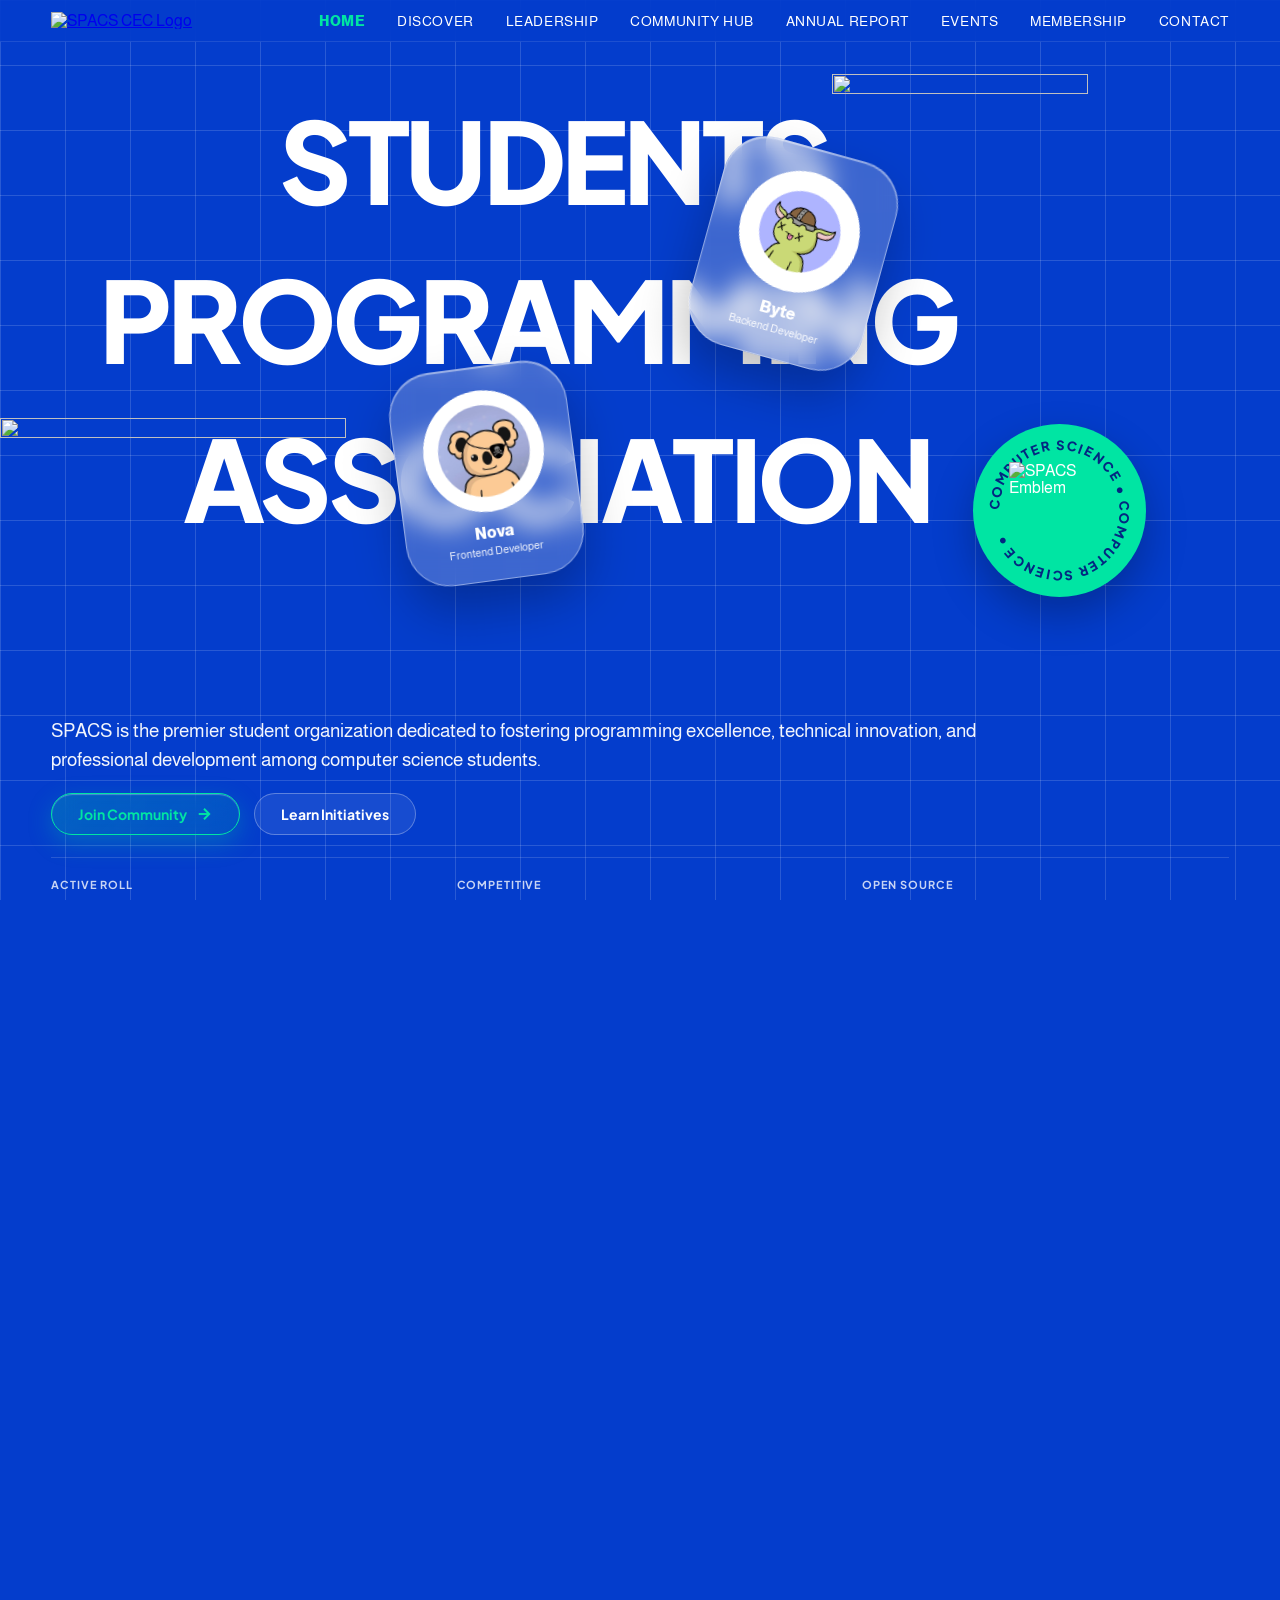
==== index.html @ cebd34b2 "Initial commit" ====
<!DOCTYPE html>
<html lang="en">

<head>
  <meta charset="UTF-8" />
  <meta name="viewport" content="width=device-width, initial-scale=1.0, viewport-fit=cover" />
  <title>SPACS CEC - Students Programming Association of Computer Science | College of Engineering Cherthala</title>
  <link rel="preconnect" href="https://fonts.googleapis.com">
  <link rel="preconnect" href="https://fonts.gstatic.com" crossorigin>
  <link
    href="https://fonts.googleapis.com/css2?family=Almarai:wght@300;400;700;800&family=Plus+Jakarta+Sans:wght@500;700;800;900&display=swap"
    rel="stylesheet">
  <link rel="stylesheet" href="index.css" />
</head>

<body>
  <div class="main-container">
    <!-- Open-Ended Full-Bleed Grid Background -->
    <div class="grid-overlay"></div>

    <!-- Navigation Header -->
    <header class="navbar">
      <div class="logo-container">
        <a href="#home">
          <img src="https://static.codia.ai/image/2026-07-22/8J4467mmFe.png" alt="SPACS CEC Logo" class="logo-img" />
        </a>
      </div>
      <nav class="nav-menu">
        <a href="#home" class="nav-link active">HOME</a>
        <a href="#our-story" class="nav-link">DISCOVER</a>
        <a href="#nodal-officer" class="nav-link">LEADERSHIP</a>
        <a href="#excom" class="nav-link">COMMUNITY HUB</a>
        <a href="#annual-report" class="nav-link">ANNUAL REPORT</a>
        <a href="#posters" class="nav-link">EVENTS</a>
        <a href="#register" class="nav-link">MEMBERSHIP</a>
        <a href="#contact" class="nav-link">CONTACT</a>
      </nav>
    </header>

    <!-- Main Hero Stage -->
    <main class="hero-stage" id="home">

      <!-- Green Hashtag Doodle Asset -->
      <div class="doodle doodle-hashtag" aria-hidden="true">
        <img src="https://static.codia.ai/image/2026-07-22/LZjp9TwVpt.png" alt="" />
      </div>

      <!-- Green Loop Arrow Doodle Asset -->
      <div class="doodle doodle-loop" aria-hidden="true">
        <img src="https://static.codia.ai/image/2026-07-22/6BA4myXahB.png" alt="" />
      </div>

      <!-- Green Upward Arrow Doodle Asset -->
      <div class="doodle doodle-arrow" aria-hidden="true">
        <img src="https://static.codia.ai/image/2026-07-22/dEWkdsamqY.png" alt="" />
      </div>

      <!-- Display Typography Lines -->
      <div class="hero-typography">
        <div class="text-line line-1">STUDENTS</div>
        <div class="text-line line-2">PROGRAMMING</div>
        <div class="text-line line-3">ASSOCIATION</div>
      </div>

      <!-- Glassmorphic Card 1: Byte -->
      <div class="glass-card card-byte">
        <div class="card-inner">
          <div class="avatar-container">
            <img src="MbEioKFgDg.svg" alt="Byte Avatar Background" class="avatar-bg" />
            <img src="506m33uw9T.png" alt="Byte" class="avatar-img" />
          </div>
          <div class="card-text">
            <span class="member-name">Byte</span>
            <span class="member-role">Backend Developer</span>
          </div>
        </div>
      </div>

      <!-- Glassmorphic Card 2: Nova -->
      <div class="glass-card card-nova">
        <div class="card-inner">
          <div class="avatar-container">
            <img src="MbEioKFgDg.svg" alt="Nova Avatar Background" class="avatar-bg" />
            <img src="kaVY6qZ6w5.png" alt="Nova" class="avatar-img" />
          </div>
          <div class="card-text">
            <span class="member-name">Nova</span>
            <span class="member-role">Frontend Developer</span>
          </div>
        </div>
      </div>

      <!-- Circular Seal Badge -->
      <div class="seal-badge">
        <div class="seal-circle">
          <svg class="seal-svg" viewBox="0 0 200 200">
            <path id="sealCirclePath" d="M 100, 100 m -70, 0 a 70,70 0 1,1 140,0 a 70,70 0 1,1 -140,0" fill="none" />
            <text class="seal-text">
              <textPath href="#sealCirclePath" startOffset="0%">
                COMPUTER SCIENCE • COMPUTER SCIENCE •
              </textPath>
            </text>
          </svg>
          <div class="seal-center-logo">
            <img src="https://static.codia.ai/image/2026-07-22/EwrRYjE6yU.png" alt="SPACS Emblem" />
          </div>
        </div>
      </div>
    </main>

    <!-- Community Hub & Stats Section -->
    <section class="section community-banner-section" id="community-hub">
      <div class="section-container">
        <div class="glass-container community-impact-box">
          <p class="community-tagline">
            SPACS is the premier student organization dedicated to fostering programming excellence, technical
            innovation, and professional development among computer science students.
          </p>

          <div class="community-actions">
            <a href="#register" class="cta-pill primary-cta">
              <span>Join Community</span>
              <svg viewBox="0 0 24 24" width="18" height="18" fill="none" stroke="currentColor" stroke-width="2.5">
                <line x1="5" y1="12" x2="19" y2="12" />
                <polyline points="12 5 19 12 12 19" />
              </svg>
            </a>
            <a href="#our-story" class="cta-pill secondary-cta">
              <span>Learn Initiatives</span>
            </a>
          </div>

          <div class="community-divider"></div>

          <div class="community-stats-grid">
            <div class="stat-item">
              <span class="stat-label">ACTIVE ROLL</span>
              <span class="stat-value">500+ Members</span>
            </div>
            <div class="stat-item">
              <span class="stat-label">COMPETITIVE</span>
              <span class="stat-value">60+ Contests</span>
            </div>
            <div class="stat-item">
              <span class="stat-label">OPEN SOURCE</span>
              <span class="stat-value">15+ Projects</span>
            </div>
          </div>
        </div>
      </div>
    </section>

    <!-- Merged About & Initiatives Section (Our Story & What We Do) -->
    <section class="section story-section" id="our-story">
      <div class="section-container">
        <!-- Centered Section Header -->
        <div class="section-header">
          <span class="section-tag">// ABOUT &amp; INITIATIVES</span>
          <h2 class="section-title">BUILT BY CODERS, FOR CODERS</h2>
          <p class="section-subtitle">The official student-led programming and technical community of the Department of
            Computer Science &amp; Engineering, College of Engineering Cherthala.</p>
          <div class="title-underline"></div>
        </div>

        <!-- Row 1: 12-Column Asymmetric Split -->
        <div class="about-split-grid">
          <!-- Left Card: Who We Are (lg:col-span-7) -->
          <div class="glass-container who-we-are-card">
            <div class="card-content-top">
              <h3 class="about-card-title">Who We Are</h3>
              <p class="about-card-desc">
                The Students Programming Association of Computer Science (SPACS) bridges the gap between academic theory
                and real-world software engineering. Through weekly coding leagues, open-source builds, and expert-led
                workshops, we turn CEC students into high-impact builders and leaders.
              </p>
            </div>
            <div class="who-highlights-divider"></div>
            <div class="who-highlights-grid">
              <div class="who-highlight-item">
                <div class="check-icon-circle">
                  <svg viewBox="0 0 24 24" width="16" height="16" fill="none" stroke="currentColor" stroke-width="3"
                    stroke-linecap="round" stroke-linejoin="round">
                    <polyline points="20 6 9 17 4 12"></polyline>
                  </svg>
                </div>
                <span>100% Peer-Led Learning</span>
              </div>
              <div class="who-highlight-item">
                <div class="check-icon-circle">
                  <svg viewBox="0 0 24 24" width="16" height="16" fill="none" stroke="currentColor" stroke-width="3"
                    stroke-linecap="round" stroke-linejoin="round">
                    <polyline points="20 6 9 17 4 12"></polyline>
                  </svg>
                </div>
                <span>Weekly Coding Contests</span>
              </div>
              <div class="who-highlight-item">
                <div class="check-icon-circle">
                  <svg viewBox="0 0 24 24" width="16" height="16" fill="none" stroke="currentColor" stroke-width="3"
                    stroke-linecap="round" stroke-linejoin="round">
                    <polyline points="20 6 9 17 4 12"></polyline>
                  </svg>
                </div>
                <span>Alumni &amp; Tech Mentors</span>
              </div>
            </div>
          </div>

          <!-- Right Card: Our Core Mission (lg:col-span-5) -->
          <div class="glass-container core-mission-card">
            <!-- Window Top Bar -->
            <div class="mission-window-bar">
              <span class="mission-file-name">mission.md</span>
              <div class="window-dots-group">
                <span class="window-dot red"></span>
                <span class="window-dot yellow"></span>
                <span class="window-dot green"></span>
              </div>
            </div>

            <!-- Content -->
            <div class="mission-content-body">
              <h3 class="mission-card-title">Our Core Mission</h3>
              <p class="mission-card-desc">
                To cultivate a high-energy engineering culture at CEC—molding computer science undergraduates into
                confident problem-solvers, full-stack developers, and technical leaders ready for industry standards.
              </p>
            </div>

            <!-- Footer Bar -->
            <div class="mission-footer-bar">
              <span class="mission-status-code">$ status --active</span>
              <span class="mission-dept-tag">DEPT. OF CSE • CEC</span>
            </div>
          </div>
        </div>

        <!-- Row 2: 4-Column Horizontal Pillars Grid -->
        <div class="pillars-section-wrapper">
          <div class="pillars-sub-header">
            <span class="pillars-sub-tag">WHAT WE DO</span>
          </div>

          <div class="pillars-grid-v2">
            <!-- Pillar 1: Competitive Programming -->
            <div class="glass-container pillar-card-v2">
              <div class="pillar-card-top">
                <div class="pillar-icon-box-v2">
                  <svg viewBox="0 0 24 24" width="22" height="22" fill="none" stroke="currentColor" stroke-width="2"
                    stroke-linecap="round" stroke-linejoin="round">
                    <polyline points="16 18 22 12 16 6"></polyline>
                    <polyline points="8 6 2 12 8 18"></polyline>
                  </svg>
                </div>
                <span class="pillar-mono-pill">DSA &amp; Logic</span>
              </div>
              <h4 class="pillar-card-title">Competitive Programming</h4>
              <p class="pillar-card-desc">Sharpen algorithmic thinking and speed through weekly coding contests,
                leaderboard leagues, and peer code reviews.</p>
            </div>

            <!-- Pillar 2: Seminars & Workshops -->
            <div class="glass-container pillar-card-v2">
              <div class="pillar-card-top">
                <div class="pillar-icon-box-v2">
                  <svg viewBox="0 0 24 24" width="22" height="22" fill="none" stroke="currentColor" stroke-width="2"
                    stroke-linecap="round" stroke-linejoin="round">
                    <path d="M4 19.5A2.5 2.5 0 0 1 6.5 17H20"></path>
                    <path d="M6.5 2H20v20H6.5A2.5 2.5 0 0 1 4 19.5v-15A2.5 2.5 0 0 1 6.5 2z"></path>
                  </svg>
                </div>
                <span class="pillar-mono-pill">Hands-On Tech</span>
              </div>
              <h4 class="pillar-card-title">Seminars &amp; Workshops</h4>
              <p class="pillar-card-desc">Hands-on sessions covering full-stack web dev, AI/ML, cloud deployment, and
                modern engineering workflows.</p>
            </div>

            <!-- Pillar 3: Skill Craftsmanship -->
            <div class="glass-container pillar-card-v2">
              <div class="pillar-card-top">
                <div class="pillar-icon-box-v2">
                  <svg viewBox="0 0 24 24" width="22" height="22" fill="none" stroke="currentColor" stroke-width="2"
                    stroke-linecap="round" stroke-linejoin="round">
                    <polygon points="12 2 2 7 12 12 22 7 12 2"></polygon>
                    <polyline points="2 17 12 22 22 17"></polyline>
                    <polyline points="2 12 12 17 22 12"></polyline>
                  </svg>
                </div>
                <span class="pillar-mono-pill">Dev Workflows</span>
              </div>
              <h4 class="pillar-card-title">Skill Craftsmanship</h4>
              <p class="pillar-card-desc">Master industry essentials—Git collaboration, system design patterns, clean
                architecture, and open-source sprints.</p>
            </div>

            <!-- Pillar 4: Leadership & Networking -->
            <div class="glass-container pillar-card-v2">
              <div class="pillar-card-top">
                <div class="pillar-icon-box-v2">
                  <svg viewBox="0 0 24 24" width="22" height="22" fill="none" stroke="currentColor" stroke-width="2"
                    stroke-linecap="round" stroke-linejoin="round">
                    <path d="M17 21v-2a4 4 0 0 0-4-4H5a4 4 0 0 0-4 4v2"></path>
                    <circle cx="9" cy="7" r="4"></circle>
                    <path d="M23 21v-2a4 4 0 0 0-3-3.87"></path>
                    <path d="M16 3.13a4 4 0 0 1 0 7.75"></path>
                  </svg>
                </div>
                <span class="pillar-mono-pill">Community &amp; Alumni</span>
              </div>
              <h4 class="pillar-card-title">Leadership &amp; Networking</h4>
              <p class="pillar-card-desc">Build event management experience by leading campus initiatives while
                connecting with CEC alumni in top tech firms.</p>
            </div>
          </div>
        </div>
      </div>
    </section>

    <!-- Core Tech Tracks Section (Skill Progress Bars from Reference Image) -->
    <section class="section tech-tracks-section" id="tech-tracks">
      <div class="section-container">
        <div class="section-header">
          <span class="section-tag">COMPETENCY AREAS</span>
          <h2 class="section-title">CORE TECH TRACKS</h2>
          <p class="section-subtitle">The competency areas SPACS focuses on to shape well-rounded computer science
            graduates.</p>
          <div class="title-underline"></div>
        </div>

        <div class="tracks-grid">
          <!-- Left Column: Developing Essential CS Skills -->
          <div class="tracks-left-col">
            <h3 class="tracks-heading">Developing Essential CS Skills</h3>
            <p class="tracks-text">
              We encourage students to work on practical applications, challenge their boundaries, and acquire expertise
              in core computer science disciplines.
            </p>
            <p class="tracks-text highlight-text">
              Our curriculum-independent workshops, peer programming labs, and design challenges help students gain high
              proficiency in these core tracks.
            </p>
          </div>

          <!-- Right Column: Translucent Progress Skill Bars Card -->
          <div class="tracks-right-col">
            <div class="glass-container tracks-box-card">
              <!-- Skill Bar 1 -->
              <div class="skill-bar-item">
                <div class="skill-info">
                  <span class="skill-name">Programming & Logic</span>
                  <span class="skill-percentage">100%</span>
                </div>
                <div class="progress-track">
                  <div class="progress-fill" style="width: 100%;"></div>
                </div>
              </div>

              <!-- Skill Bar 2 -->
              <div class="skill-bar-item">
                <div class="skill-info">
                  <span class="skill-name">Full-Stack Development</span>
                  <span class="skill-percentage">90%</span>
                </div>
                <div class="progress-track">
                  <div class="progress-fill" style="width: 90%;"></div>
                </div>
              </div>

              <!-- Skill Bar 3 -->
              <div class="skill-bar-item">
                <div class="skill-info">
                  <span class="skill-name">Data Structures & Algorithms</span>
                  <span class="skill-percentage">75%</span>
                </div>
                <div class="progress-track">
                  <div class="progress-fill" style="width: 75%;"></div>
                </div>
              </div>

              <!-- Skill Bar 4 -->
              <div class="skill-bar-item">
                <div class="skill-info">
                  <span class="skill-name">UI/UX & Design</span>
                  <span class="skill-percentage">55%</span>
                </div>
                <div class="progress-track">
                  <div class="progress-fill" style="width: 55%;"></div>
                </div>
              </div>
            </div>
          </div>
        </div>
      </div>
    </section>

    <!-- Collaborative Partners Section (From Reference Image) -->
    <section class="section partners-section" id="partners">
      <div class="section-container">
        <div class="section-header">
          <span class="section-tag">COLLABORATIONS</span>
          <h2 class="section-title">OUR COLLABORATIVE PARTNERS</h2>
          <p class="section-subtitle">SPACS works in synergy with key technical cells and associations at CEC to build a
            comprehensive tech ecosystem.</p>
          <div class="title-underline"></div>
        </div>

        <div class="partners-grid">
          <!-- Partner 1: IEEE Student Branch -->
          <div class="glass-container partner-card">
            <div class="partner-logo-box">
              <svg viewBox="0 0 24 24" width="36" height="36" fill="none" stroke="currentColor" stroke-width="2"
                stroke-linecap="round" stroke-linejoin="round">
                <path d="M12 2L2 7l10 5 10-5-10-5zM2 17l10 5 10-5M2 12l10 5 10-5" />
              </svg>
            </div>
            <h3 class="partner-title">IEEE CEC</h3>
            <span class="partner-subtitle">IEEE STUDENT BRANCH</span>
            <p class="partner-desc">Empowering students through technical activities, research-driven projects, and
              global professional networking.</p>
          </div>

          <!-- Partner 2: IEDC -->
          <div class="glass-container partner-card">
            <div class="partner-logo-box">
              <svg viewBox="0 0 24 24" width="36" height="36" fill="none" stroke="currentColor" stroke-width="2"
                stroke-linecap="round" stroke-linejoin="round">
                <path
                  d="M8.5 14.5A2.5 2.5 0 0 0 11 12c0-1.38-.5-2-1-3-1.072-2.143-.224-4.054 2-6 .5 2.5 2 4.9 4 6.5 2 1.6 3 3.5 3 5.5a7 7 0 1 1-14 0c0-1.153.433-2.294 1-3a2.5 2.5 0 0 0 2.5 2.5z" />
              </svg>
            </div>
            <h3 class="partner-title">IEDC</h3>
            <span class="partner-subtitle">INNOVATION & ENTREPRENEURSHIP DEVELOPMENT CELL</span>
            <p class="partner-desc">Fostering a vibrant culture of innovation, creative thinking, startup incubation,
              and tech entrepreneurship.</p>
          </div>

          <!-- Partner 3: Training & Placement Cell -->
          <div class="glass-container partner-card">
            <div class="partner-logo-box">
              <svg viewBox="0 0 24 24" width="36" height="36" fill="none" stroke="currentColor" stroke-width="2"
                stroke-linecap="round" stroke-linejoin="round">
                <path d="M22 10v6M2 10l10-5 10 5-10 5z" />
                <path d="M6 12v5c3 3 9 3 12 0v-5" />
              </svg>
            </div>
            <h3 class="partner-title">TPC CEC</h3>
            <span class="partner-subtitle">TRAINING & PLACEMENT CELL</span>
            <p class="partner-desc">Bridging the gap between corporate requirements and student talent through campus
              recruitment and career guidance.</p>
          </div>
        </div>
      </div>
    </section>

    <!-- Faculty Nodal Officer Section -->
    <section class="section nodal-section" id="nodal-officer">
      <div class="section-container">
        <div class="section-header">
          <span class="section-tag">FACULTY MENTOR</span>
          <h2 class="section-title"> NODAL OFFICER</h2>
          <p class="section-subtitle">Providing strategic academic vision, technical guidance, and institutional
            mentorship for SPACS.</p>
          <div class="title-underline"></div>
        </div>

        <div class="nodal-card-wrapper">
          <div class="glass-container nodal-card">
            <div class="nodal-image-col">
              <div class="profile-frame">
                <img src="Anitha.jpg" alt="Prof. Anitha - Nodal Officer" class="profile-img" />
                <div class="frame-glow"></div>
              </div>
            </div>
            <div class="nodal-info-col">
              <div class="role-badge">FACULTY ADVISOR &amp; MENTOR</div>
              <h3 class="officer-name">ASSIST PROF. ANITHA MA</h3>
              <p class="officer-designation">NODAL OFFICER, SPACS CEC</p>
              <p class="officer-dept">Department of Computer Science &amp; Engineering<br><strong>College of Engineering
                  Cherthala</strong></p>

              <div class="officer-quote">
                <svg class="quote-icon" viewBox="0 0 24 24" fill="currentColor">
                  <path
                    d="M14.017 21v-7.391c0-5.704 3.731-9.57 8.983-10.609l.995 2.151c-2.432.917-3.995 3.638-3.995 5.849h4v10h-9.983zm-14.017 0v-7.391c0-5.704 3.748-9.57 9-10.609l.996 2.151c-2.433.917-3.996 3.638-3.996 5.849h3.983v10h-9.983z" />
                </svg>
                <p>Fostering an environment of technical innovation, continuous learning, and collaborative coding at
                  College of Engineering Cherthala to prepare our students for global opportunities.</p>
              </div>

              <div class="officer-contact">
                <a href="mailto:nodalofficer@cecherthala.ac.in" class="contact-pill">
                  <svg viewBox="0 0 24 24" width="18" height="18" fill="none" stroke="currentColor" stroke-width="2">
                    <path d="M4 4h16c1.1 0 2 .9 2 2v12c0 1.1-.9 2-2 2H4c-1.1 0-2-.9-2-2V6c0-1.1.9-2 2-2z" />
                    <polyline points="22,6 12,13 2,6" />
                  </svg>
                  <span>nodalofficer@cecherthala.ac.in</span>
                </a>
              </div>
            </div>
          </div>
        </div>
      </div>
    </section>

    <!-- Executive Committee (ExCom) Members Section -->
    <section class="section excom-section" id="excom">
      <div class="section-container">
        <div class="section-header excom-header-wrapper">
          <div class="excom-header-text">
            <span class="section-tag">LEADERSHIP TEAM </span>
            <h2 class="section-title">EXECUTIVE COMMITTEE</h2>
            <p class="section-subtitle">Working under the guidance of our Faculty Nodal Officer, meet the student
              leaders driving SPACS forward at College of Engineering Cherthala.</p>
            <div class="title-underline"></div>
          </div>

          <div class="excom-nav-controls">
            <button class="excom-nav-btn prev" id="excomPrevBtn" aria-label="Previous ExCom Member" title="Scroll Left">
              <svg viewBox="0 0 24 24" width="22" height="22" fill="none" stroke="currentColor" stroke-width="2.5"
                stroke-linecap="round" stroke-linejoin="round">
                <polyline points="15 18 9 12 15 6"></polyline>
              </svg>
            </button>
            <button class="excom-nav-btn next" id="excomNextBtn" aria-label="Next ExCom Member" title="Scroll Right">
              <svg viewBox="0 0 24 24" width="22" height="22" fill="none" stroke="currentColor" stroke-width="2.5"
                stroke-linecap="round" stroke-linejoin="round">
                <polyline points="9 18 15 12 9 6"></polyline>
              </svg>
            </button>
          </div>
        </div>

        <div class="excom-slider-wrapper">
          <div class="excom-grid excom-slider-track" id="excomSliderTrack">
            <!-- ExCom 01: Chairperson -->
            <div class="glass-container excom-card">
              <div class="excom-avatar-wrapper">
                <img src="jibinKrishna.jpg" alt="Jibin Krishna" class="excom-img" />
                <div class="excom-badge">Chairperson</div>
              </div>
              <div class="excom-info">
                <h3 class="excom-name">JIBIN KRISHNA</h3>
                <p class="excom-college">COLLEGE OF ENGINEERING CHERTHALA</p>
                <div class="excom-socials">
                  <a href="https://www.instagram.com/j_ib._in/" target="_blank" rel="noopener noreferrer"
                    aria-label="Instagram Jibin Krishna" class="social-btn">
                    <svg viewBox="0 0 24 24" width="16" height="16" fill="none" stroke="currentColor" stroke-width="2"
                      stroke-linecap="round" stroke-linejoin="round">
                      <rect x="2" y="2" width="20" height="20" rx="5" ry="5" />
                      <path d="M16 11.37A4 4 0 1 1 12.63 8 4 4 0 0 1 16 11.37z" />
                      <line x1="17.5" y1="6.5" x2="17.51" y2="6.5" />
                    </svg>
                  </a>
                  <a href="https://www.linkedin.com/in/jibin-krishna-3552b2291" target="_blank"
                    rel="noopener noreferrer" aria-label="LinkedIn Jibin Krishna" class="social-btn">
                    <svg viewBox="0 0 24 24" width="16" height="16" fill="currentColor">
                      <path
                        d="M19 3a2 2 0 0 1 2 2v14a2 2 0 0 1-2 2H5a2 2 0 0 1-2-2V5a2 2 0 0 1 2-2h14m-.5 15.5v-5.3a3.26 3.26 0 0 0-3.26-3.26c-.85 0-1.84.52-2.28 1.3v-1.11h-2.79v8.37h2.79v-4.93c0-.77.62-1.4 1.39-1.4a1.4 1.4 0 0 1 1.4 1.4v4.93h2.75M6.88 8.56a1.68 1.68 0 0 0 1.68-1.68c0-.93-.75-1.69-1.68-1.69a1.69 1.69 0 0 0-1.69 1.69c0 .93.76 1.68 1.69 1.68m1.39 9.94v-8.37H5.5v8.37h2.77z" />
                    </svg>
                  </a>
                </div>
              </div>
            </div>

            <!-- ExCom 02: Vice Chairperson -->
            <div class="glass-container excom-card">
              <div class="excom-avatar-wrapper">
                <img src="KB Irshikesh.jpg" alt="KB Irshikesh" class="excom-img" />
                <div class="excom-badge">Vice Chairperson</div>
              </div>
              <div class="excom-info">
                <h3 class="excom-name">KB IRSHIKESH</h3>
                <p class="excom-college">COLLEGE OF ENGINEERING CHERTHALA</p>
                <div class="excom-socials">
                  <a href="https://www.instagram.com/_.irshi.__/" target="_blank" rel="noopener noreferrer"
                    aria-label="Instagram KB Irshikesh" class="social-btn">
                    <svg viewBox="0 0 24 24" width="16" height="16" fill="none" stroke="currentColor" stroke-width="2"
                      stroke-linecap="round" stroke-linejoin="round">
                      <rect x="2" y="2" width="20" height="20" rx="5" ry="5" />
                      <path d="M16 11.37A4 4 0 1 1 12.63 8 4 4 0 0 1 16 11.37z" />
                      <line x1="17.5" y1="6.5" x2="17.51" y2="6.5" />
                    </svg>
                  </a>
                  <a href="https://www.linkedin.com/in/kb-irshikesh-b86237293" target="_blank" rel="noopener noreferrer"
                    aria-label="LinkedIn KB Irshikesh" class="social-btn">
                    <svg viewBox="0 0 24 24" width="16" height="16" fill="currentColor">
                      <path
                        d="M19 3a2 2 0 0 1 2 2v14a2 2 0 0 1-2 2H5a2 2 0 0 1-2-2V5a2 2 0 0 1 2-2h14m-.5 15.5v-5.3a3.26 3.26 0 0 0-3.26-3.26c-.85 0-1.84.52-2.28 1.3v-1.11h-2.79v8.37h2.79v-4.93c0-.77.62-1.4 1.39-1.4a1.4 1.4 0 0 1 1.4 1.4v4.93h2.75M6.88 8.56a1.68 1.68 0 0 0 1.68-1.68c0-.93-.75-1.69-1.68-1.69a1.69 1.69 0 0 0-1.69 1.69c0 .93.76 1.68 1.69 1.68m1.39 9.94v-8.37H5.5v8.37h2.77z" />
                    </svg>
                  </a>
                </div>
              </div>
            </div>

            <!-- ExCom 03: General Secretary -->
            <div class="glass-container excom-card">
              <div class="excom-avatar-wrapper">
                <img src="Aishwarya.jpeg" alt="Aishwarya Surendran" class="excom-img" />
                <div class="excom-badge">General Secretary</div>
              </div>
              <div class="excom-info">
                <h3 class="excom-name">AISHWARYA SURENDRAN</h3>
                <p class="excom-college">COLLEGE OF ENGINEERING CHERTHALA</p>
                <div class="excom-socials">
                  <a href="https://www.instagram.com/aishu_s06/" target="_blank" rel="noopener noreferrer"
                    aria-label="Instagram Aishwarya Surendran" class="social-btn">
                    <svg viewBox="0 0 24 24" width="16" height="16" fill="none" stroke="currentColor" stroke-width="2"
                      stroke-linecap="round" stroke-linejoin="round">
                      <rect x="2" y="2" width="20" height="20" rx="5" ry="5" />
                      <path d="M16 11.37A4 4 0 1 1 12.63 8 4 4 0 0 1 16 11.37z" />
                      <line x1="17.5" y1="6.5" x2="17.51" y2="6.5" />
                    </svg>
                  </a>
                  <a href="https://www.linkedin.com/in/aiswarya-surendran-10600534b" target="_blank"
                    rel="noopener noreferrer" aria-label="LinkedIn Aishwarya Surendran" class="social-btn">
                    <svg viewBox="0 0 24 24" width="16" height="16" fill="currentColor">
                      <path
                        d="M19 3a2 2 0 0 1 2 2v14a2 2 0 0 1-2 2H5a2 2 0 0 1-2-2V5a2 2 0 0 1 2-2h14m-.5 15.5v-5.3a3.26 3.26 0 0 0-3.26-3.26c-.85 0-1.84.52-2.28 1.3v-1.11h-2.79v8.37h2.79v-4.93c0-.77.62-1.4 1.39-1.4a1.4 1.4 0 0 1 1.4 1.4v4.93h2.75M6.88 8.56a1.68 1.68 0 0 0 1.68-1.68c0-.93-.75-1.69-1.68-1.69a1.69 1.69 0 0 0-1.69 1.69c0 .93.76 1.68 1.69 1.68m1.39 9.94v-8.37H5.5v8.37h2.77z" />
                    </svg>
                  </a>
                </div>
              </div>
            </div>

            <!-- ExCom 04: Joint Secretary -->
            <div class="glass-container excom-card">
              <div class="excom-avatar-wrapper">
                <img src="LesinBuckker.jpg" alt="Lasin Backer" class="excom-img" />
                <div class="excom-badge">Joint Secretary</div>
              </div>
              <div class="excom-info">
                <h3 class="excom-name">LASIN BACKER</h3>
                <p class="excom-college">COLLEGE OF ENGINEERING CHERTHALA</p>
                <div class="excom-socials">
                  <a href="https://www.instagram.com/_lasin_backer_/" target="_blank" rel="noopener noreferrer"
                    aria-label="Instagram Lasin Backer" class="social-btn">
                    <svg viewBox="0 0 24 24" width="16" height="16" fill="none" stroke="currentColor" stroke-width="2"
                      stroke-linecap="round" stroke-linejoin="round">
                      <rect x="2" y="2" width="20" height="20" rx="5" ry="5" />
                      <path d="M16 11.37A4 4 0 1 1 12.63 8 4 4 0 0 1 16 11.37z" />
                      <line x1="17.5" y1="6.5" x2="17.51" y2="6.5" />
                    </svg>
                  </a>
                  <a href="https://www.linkedin.com/in/lasin-backer-716697336" target="_blank" rel="noopener noreferrer"
                    aria-label="LinkedIn Lasin Backer" class="social-btn">
                    <svg viewBox="0 0 24 24" width="16" height="16" fill="currentColor">
                      <path
                        d="M19 3a2 2 0 0 1 2 2v14a2 2 0 0 1-2 2H5a2 2 0 0 1-2-2V5a2 2 0 0 1 2-2h14m-.5 15.5v-5.3a3.26 3.26 0 0 0-3.26-3.26c-.85 0-1.84.52-2.28 1.3v-1.11h-2.79v8.37h2.79v-4.93c0-.77.62-1.4 1.39-1.4a1.4 1.4 0 0 1 1.4 1.4v4.93h2.75M6.88 8.56a1.68 1.68 0 0 0 1.68-1.68c0-.93-.75-1.69-1.68-1.69a1.69 1.69 0 0 0-1.69 1.69c0 .93.76 1.68 1.69 1.68m1.39 9.94v-8.37H5.5v8.37h2.77z" />
                    </svg>
                  </a>
                </div>
              </div>
            </div>

            <!-- ExCom 05: Event Lead -->
            <div class="glass-container excom-card">
              <div class="excom-avatar-wrapper">
                <img src="Aiswarya Chandran.jpg" alt="Aiswarya Chandran" class="excom-img" />
                <div class="excom-badge">Event Lead</div>
              </div>
              <div class="excom-info">
                <h3 class="excom-name">AISWARYA CHANDRAN</h3>
                <p class="excom-college">COLLEGE OF ENGINEERING CHERTHALA</p>
                <div class="excom-socials">
                  <a href="https://www.instagram.com/ais_hwary.a/" target="_blank" rel="noopener noreferrer"
                    aria-label="Instagram Aiswarya Chandran" class="social-btn">
                    <svg viewBox="0 0 24 24" width="16" height="16" fill="none" stroke="currentColor" stroke-width="2"
                      stroke-linecap="round" stroke-linejoin="round">
                      <rect x="2" y="2" width="20" height="20" rx="5" ry="5" />
                      <path d="M16 11.37A4 4 0 1 1 12.63 8 4 4 0 0 1 16 11.37z" />
                      <line x1="17.5" y1="6.5" x2="17.51" y2="6.5" />
                    </svg>
                  </a>
                  <a href="https://www.linkedin.com/in/aiswarya-chandran-5204a034a" target="_blank"
                    rel="noopener noreferrer" aria-label="LinkedIn Aiswarya Chandran" class="social-btn">
                    <svg viewBox="0 0 24 24" width="16" height="16" fill="currentColor">
                      <path
                        d="M19 3a2 2 0 0 1 2 2v14a2 2 0 0 1-2 2H5a2 2 0 0 1-2-2V5a2 2 0 0 1 2-2h14m-.5 15.5v-5.3a3.26 3.26 0 0 0-3.26-3.26c-.85 0-1.84.52-2.28 1.3v-1.11h-2.79v8.37h2.79v-4.93c0-.77.62-1.4 1.39-1.4a1.4 1.4 0 0 1 1.4 1.4v4.93h2.75M6.88 8.56a1.68 1.68 0 0 0 1.68-1.68c0-.93-.75-1.69-1.68-1.69a1.69 1.69 0 0 0-1.69 1.69c0 .93.76 1.68 1.69 1.68m1.39 9.94v-8.37H5.5v8.37h2.77z" />
                    </svg>
                  </a>
                </div>
              </div>
            </div>

            <!-- ExCom 06: Event Co-Lead -->
            <div class="glass-container excom-card">
              <div class="excom-avatar-wrapper">
                <img src="Alen VJ.JPG" alt="Alen V J" class="excom-img" />
                <div class="excom-badge">Event Co-Lead</div>
              </div>
              <div class="excom-info">
                <h3 class="excom-name">ALEN VJ</h3>
                <p class="excom-college">COLLEGE OF ENGINEERING CHERTHALA</p>
                <div class="excom-socials">
                  <a href="https://www.instagram.com/alen.vj_/" target="_blank" rel="noopener noreferrer"
                    aria-label="Instagram Alen V J" class="social-btn">
                    <svg viewBox="0 0 24 24" width="16" height="16" fill="none" stroke="currentColor" stroke-width="2"
                      stroke-linecap="round" stroke-linejoin="round">
                      <rect x="2" y="2" width="20" height="20" rx="5" ry="5" />
                      <path d="M16 11.37A4 4 0 1 1 12.63 8 4 4 0 0 1 16 11.37z" />
                      <line x1="17.5" y1="6.5" x2="17.51" y2="6.5" />
                    </svg>
                  </a>
                  <a href="https://www.linkedin.com/in/alen-vj-7949a4337" target="_blank" rel="noopener noreferrer"
                    aria-label="LinkedIn Alen V J" class="social-btn">
                    <svg viewBox="0 0 24 24" width="16" height="16" fill="currentColor">
                      <path
                        d="M19 3a2 2 0 0 1 2 2v14a2 2 0 0 1-2 2H5a2 2 0 0 1-2-2V5a2 2 0 0 1 2-2h14m-.5 15.5v-5.3a3.26 3.26 0 0 0-3.26-3.26c-.85 0-1.84.52-2.28 1.3v-1.11h-2.79v8.37h2.79v-4.93c0-.77.62-1.4 1.39-1.4a1.4 1.4 0 0 1 1.4 1.4v4.93h2.75M6.88 8.56a1.68 1.68 0 0 0 1.68-1.68c0-.93-.75-1.69-1.68-1.69a1.69 1.69 0 0 0-1.69 1.69c0 .93.76 1.68 1.69 1.68m1.39 9.94v-8.37H5.5v8.37h2.77z" />
                    </svg>
                  </a>
                </div>
              </div>
            </div>

            <!-- ExCom 07: Marketing Lead -->
            <div class="glass-container excom-card">
              <div class="excom-avatar-wrapper">
                <img src="Anashwara Nair.jpg" alt="Anashwara Nair" class="excom-img" />
                <div class="excom-badge">Marketing Lead</div>
              </div>
              <div class="excom-info">
                <h3 class="excom-name">ANASHWARA NAIR</h3>
                <p class="excom-college">COLLEGE OF ENGINEERING CHERTHALA</p>
                <div class="excom-socials">
                  <a href="https://www.instagram.com/_anashwara._/" target="_blank" rel="noopener noreferrer"
                    aria-label="Instagram Anashwara Nair" class="social-btn">
                    <svg viewBox="0 0 24 24" width="16" height="16" fill="none" stroke="currentColor" stroke-width="2"
                      stroke-linecap="round" stroke-linejoin="round">
                      <rect x="2" y="2" width="20" height="20" rx="5" ry="5" />
                      <path d="M16 11.37A4 4 0 1 1 12.63 8 4 4 0 0 1 16 11.37z" />
                      <line x1="17.5" y1="6.5" x2="17.51" y2="6.5" />
                    </svg>
                  </a>
                  <a href="https://www.linkedin.com/in/anashwara-nair-3b52352ba" target="_blank"
                    rel="noopener noreferrer" aria-label="LinkedIn Anashwara Nair" class="social-btn">
                    <svg viewBox="0 0 24 24" width="16" height="16" fill="currentColor">
                      <path
                        d="M19 3a2 2 0 0 1 2 2v14a2 2 0 0 1-2 2H5a2 2 0 0 1-2-2V5a2 2 0 0 1 2-2h14m-.5 15.5v-5.3a3.26 3.26 0 0 0-3.26-3.26c-.85 0-1.84.52-2.28 1.3v-1.11h-2.79v8.37h2.79v-4.93c0-.77.62-1.4 1.39-1.4a1.4 1.4 0 0 1 1.4 1.4v4.93h2.75M6.88 8.56a1.68 1.68 0 0 0 1.68-1.68c0-.93-.75-1.69-1.68-1.69a1.69 1.69 0 0 0-1.69 1.69c0 .93.76 1.68 1.69 1.68m1.39 9.94v-8.37H5.5v8.37h2.77z" />
                    </svg>
                  </a>
                </div>
              </div>
            </div>

            <!-- ExCom 08: Marketing Co-Lead -->
            <div class="glass-container excom-card">
              <div class="excom-avatar-wrapper">
                <img src="Anza fathima.jpg" alt="Anza Fathima" class="excom-img" />
                <div class="excom-badge">Marketing Co-Lead</div>
              </div>
              <div class="excom-info">
                <h3 class="excom-name">ANZA FATHIMA</h3>
                <p class="excom-college">COLLEGE OF ENGINEERING CHERTHALA</p>
                <div class="excom-socials">
                  <a href="https://www.instagram.com/anza_fathima_28/" target="_blank" rel="noopener noreferrer"
                    aria-label="Instagram Anza Fathima" class="social-btn">
                    <svg viewBox="0 0 24 24" width="16" height="16" fill="none" stroke="currentColor" stroke-width="2"
                      stroke-linecap="round" stroke-linejoin="round">
                      <rect x="2" y="2" width="20" height="20" rx="5" ry="5" />
                      <path d="M16 11.37A4 4 0 1 1 12.63 8 4 4 0 0 1 16 11.37z" />
                      <line x1="17.5" y1="6.5" x2="17.51" y2="6.5" />
                    </svg>
                  </a>
                  <a href="https://www.linkedin.com/in/anza-fathima-56806a337" target="_blank" rel="noopener noreferrer"
                    aria-label="LinkedIn Anza Fathima" class="social-btn">
                    <svg viewBox="0 0 24 24" width="16" height="16" fill="currentColor">
                      <path
                        d="M19 3a2 2 0 0 1 2 2v14a2 2 0 0 1-2 2H5a2 2 0 0 1-2-2V5a2 2 0 0 1 2-2h14m-.5 15.5v-5.3a3.26 3.26 0 0 0-3.26-3.26c-.85 0-1.84.52-2.28 1.3v-1.11h-2.79v8.37h2.79v-4.93c0-.77.62-1.4 1.39-1.4a1.4 1.4 0 0 1 1.4 1.4v4.93h2.75M6.88 8.56a1.68 1.68 0 0 0 1.68-1.68c0-.93-.75-1.69-1.68-1.69a1.69 1.69 0 0 0-1.69 1.69c0 .93.76 1.68 1.69 1.68m1.39 9.94v-8.37H5.5v8.37h2.77z" />
                    </svg>
                  </a>
                </div>
              </div>
            </div>

            <!-- ExCom 09: Marketing Supervisor -->
            <div class="glass-container excom-card">
              <div class="excom-avatar-wrapper">
                <img src="Adithyan S.jpg" alt="Adithyan S" class="excom-img" />
                <div class="excom-badge">Marketing Supervisor</div>
              </div>
              <div class="excom-info">
                <h3 class="excom-name">ADITHYAN S</h3>
                <p class="excom-college">COLLEGE OF ENGINEERING CHERTHALA</p>
                <div class="excom-socials">
                  <a href="https://www.instagram.com/adithyan_sundaran/" target="_blank" rel="noopener noreferrer"
                    aria-label="Instagram Adithyan S" class="social-btn">
                    <svg viewBox="0 0 24 24" width="16" height="16" fill="none" stroke="currentColor" stroke-width="2"
                      stroke-linecap="round" stroke-linejoin="round">
                      <rect x="2" y="2" width="20" height="20" rx="5" ry="5" />
                      <path d="M16 11.37A4 4 0 1 1 12.63 8 4 4 0 0 1 16 11.37z" />
                      <line x1="17.5" y1="6.5" x2="17.51" y2="6.5" />
                    </svg>
                  </a>
                  <a href="https://www.linkedin.com/in/adithyan-sundaran-48023a293" target="_blank"
                    rel="noopener noreferrer" aria-label="LinkedIn Adithyan S" class="social-btn">
                    <svg viewBox="0 0 24 24" width="16" height="16" fill="currentColor">
                      <path
                        d="M19 3a2 2 0 0 1 2 2v14a2 2 0 0 1-2 2H5a2 2 0 0 1-2-2V5a2 2 0 0 1 2-2h14m-.5 15.5v-5.3a3.26 3.26 0 0 0-3.26-3.26c-.85 0-1.84.52-2.28 1.3v-1.11h-2.79v8.37h2.79v-4.93c0-.77.62-1.4 1.39-1.4a1.4 1.4 0 0 1 1.4 1.4v4.93h2.75M6.88 8.56a1.68 1.68 0 0 0 1.68-1.68c0-.93-.75-1.69-1.68-1.69a1.69 1.69 0 0 0-1.69 1.69c0 .93.76 1.68 1.69 1.68m1.39 9.94v-8.37H5.5v8.37h2.77z" />
                    </svg>
                  </a>
                </div>
              </div>
            </div>

            <!-- ExCom 10: Media & Design Lead -->
            <div class="glass-container excom-card">
              <div class="excom-avatar-wrapper">
                <img src="Anandhu S.png" alt="Anandhu S" class="excom-img" />
                <div class="excom-badge">Media & Design Lead</div>
              </div>
              <div class="excom-info">
                <h3 class="excom-name">ANANDHU S</h3>
                <p class="excom-college">COLLEGE OF ENGINEERING CHERTHALA</p>
                <div class="excom-socials">
                  <a href="https://instagram.com" target="_blank" rel="noopener noreferrer"
                    aria-label="Instagram Anandhu S" class="social-btn">
                    <svg viewBox="0 0 24 24" width="16" height="16" fill="none" stroke="currentColor" stroke-width="2"
                      stroke-linecap="round" stroke-linejoin="round">
                      <rect x="2" y="2" width="20" height="20" rx="5" ry="5" />
                      <path d="M16 11.37A4 4 0 1 1 12.63 8 4 4 0 0 1 16 11.37z" />
                      <line x1="17.5" y1="6.5" x2="17.51" y2="6.5" />
                    </svg>
                  </a>
                  <a href="https://www.linkedin.com/in/anandhu-s-a00236293" target="_blank" rel="noopener noreferrer"
                    aria-label="LinkedIn Anandhu S" class="social-btn">
                    <svg viewBox="0 0 24 24" width="16" height="16" fill="currentColor">
                      <path
                        d="M19 3a2 2 0 0 1 2 2v14a2 2 0 0 1-2 2H5a2 2 0 0 1-2-2V5a2 2 0 0 1 2-2h14m-.5 15.5v-5.3a3.26 3.26 0 0 0-3.26-3.26c-.85 0-1.84.52-2.28 1.3v-1.11h-2.79v8.37h2.79v-4.93c0-.77.62-1.4 1.39-1.4a1.4 1.4 0 0 1 1.4 1.4v4.93h2.75M6.88 8.56a1.68 1.68 0 0 0 1.68-1.68c0-.93-.75-1.69-1.68-1.69a1.69 1.69 0 0 0-1.69 1.69c0 .93.76 1.68 1.69 1.68m1.39 9.94v-8.37H5.5v8.37h2.77z" />
                    </svg>
                  </a>
                </div>
              </div>
            </div>

            <!-- ExCom 11: Media & Design Co-Lead -->
            <div class="glass-container excom-card">
              <div class="excom-avatar-wrapper">
                <img src="Abhinand Lal TJ.jpg" alt="Abhinand Lal T J" class="excom-img" />
                <div class="excom-badge">Media & Design Co-Lead</div>
              </div>
              <div class="excom-info">
                <h3 class="excom-name">ABHINAND LAL T J</h3>
                <p class="excom-college">COLLEGE OF ENGINEERING CHERTHALA</p>
                <div class="excom-socials">
                  <a href="https://www.instagram.com/abhinanddlal?igsi=d2txajhkN2NneWNq" target="_blank"
                    rel="noopener noreferrer" aria-label="Instagram Abhinand Lal T J" class="social-btn">
                    <svg viewBox="0 0 24 24" width="16" height="16" fill="none" stroke="currentColor" stroke-width="2"
                      stroke-linecap="round" stroke-linejoin="round">
                      <rect x="2" y="2" width="20" height="20" rx="5" ry="5" />
                      <path d="M16 11.37A4 4 0 1 1 12.63 8 4 4 0 0 1 16 11.37z" />
                      <line x1="17.5" y1="6.5" x2="17.51" y2="6.5" />
                    </svg>
                  </a>
                  <a href="https://www.linkedin.com/in/abhinand-lal-58b66131b" target="_blank" rel="noopener noreferrer"
                    aria-label="LinkedIn Abhinand Lal T J" class="social-btn">
                    <svg viewBox="0 0 24 24" width="16" height="16" fill="currentColor">
                      <path
                        d="M19 3a2 2 0 0 1 2 2v14a2 2 0 0 1-2 2H5a2 2 0 0 1-2-2V5a2 2 0 0 1 2-2h14m-.5 15.5v-5.3a3.26 3.26 0 0 0-3.26-3.26c-.85 0-1.84.52-2.28 1.3v-1.11h-2.79v8.37h2.79v-4.93c0-.77.62-1.4 1.39-1.4a1.4 1.4 0 0 1 1.4 1.4v4.93h2.75M6.88 8.56a1.68 1.68 0 0 0 1.68-1.68c0-.93-.75-1.69-1.68-1.69a1.69 1.69 0 0 0-1.69 1.69c0 .93.76 1.68 1.69 1.68m1.39 9.94v-8.37H5.5v8.37h2.77z" />
                    </svg>
                  </a>
                </div>
              </div>
            </div>

            <!-- ExCom 12: Documentation Lead -->
            <div class="glass-container excom-card">
              <div class="excom-avatar-wrapper">
                <img src="Amarjith.jpg" alt="Amarjith" class="excom-img" />
                <div class="excom-badge">Documentation Lead</div>
              </div>
              <div class="excom-info">
                <h3 class="excom-name">AMARJITH</h3>
                <p class="excom-college">COLLEGE OF ENGINEERING CHERTHALA</p>
                <div class="excom-socials">
                  <a href="https://www.instagram.com/amarjith_hari/" target="_blank" rel="noopener noreferrer"
                    aria-label="Instagram Amarjith" class="social-btn">
                    <svg viewBox="0 0 24 24" width="16" height="16" fill="none" stroke="currentColor" stroke-width="2"
                      stroke-linecap="round" stroke-linejoin="round">
                      <rect x="2" y="2" width="20" height="20" rx="5" ry="5" />
                      <path d="M16 11.37A4 4 0 1 1 12.63 8 4 4 0 0 1 16 11.37z" />
                      <line x1="17.5" y1="6.5" x2="17.51" y2="6.5" />
                    </svg>
                  </a>
                  <a href="https://www.linkedin.com/in/amarjith-t-h-66479a17b" target="_blank" rel="noopener noreferrer"
                    aria-label="LinkedIn Amarjith" class="social-btn">
                    <svg viewBox="0 0 24 24" width="16" height="16" fill="currentColor">
                      <path
                        d="M19 3a2 2 0 0 1 2 2v14a2 2 0 0 1-2 2H5a2 2 0 0 1-2-2V5a2 2 0 0 1 2-2h14m-.5 15.5v-5.3a3.26 3.26 0 0 0-3.26-3.26c-.85 0-1.84.52-2.28 1.3v-1.11h-2.79v8.37h2.79v-4.93c0-.77.62-1.4 1.39-1.4a1.4 1.4 0 0 1 1.4 1.4v4.93h2.75M6.88 8.56a1.68 1.68 0 0 0 1.68-1.68c0-.93-.75-1.69-1.68-1.69a1.69 1.69 0 0 0-1.69 1.69c0 .93.76 1.68 1.69 1.68m1.39 9.94v-8.37H5.5v8.37h2.77z" />
                    </svg>
                  </a>
                </div>
              </div>
            </div>

            <!-- ExCom 13: Volunteer & Operation Head -->
            <div class="glass-container excom-card">
              <div class="excom-avatar-wrapper">
                <img src="Nandagopal N P.jpg" alt="Nandagopal N P" class="excom-img" />
                <div class="excom-badge">Volunteer & Operation Head</div>
              </div>
              <div class="excom-info">
                <h3 class="excom-name">NANDAGOPAL NP</h3>
                <p class="excom-college">COLLEGE OF ENGINEERING CHERTHALA</p>
                <div class="excom-socials">
                  <a href="https://www.instagram.com/nan_da__n/" target="_blank" rel="noopener noreferrer"
                    aria-label="Instagram Nandagopal N P" class="social-btn">
                    <svg viewBox="0 0 24 24" width="16" height="16" fill="none" stroke="currentColor" stroke-width="2"
                      stroke-linecap="round" stroke-linejoin="round">
                      <rect x="2" y="2" width="20" height="20" rx="5" ry="5" />
                      <path d="M16 11.37A4 4 0 1 1 12.63 8 4 4 0 0 1 16 11.37z" />
                      <line x1="17.5" y1="6.5" x2="17.51" y2="6.5" />
                    </svg>
                  </a>
                  <a href="https://www.linkedin.com/in/nandagopal-n-p-48123a293" target="_blank"
                    rel="noopener noreferrer" aria-label="LinkedIn Nandagopal N P" class="social-btn">
                    <svg viewBox="0 0 24 24" width="16" height="16" fill="currentColor">
                      <path
                        d="M19 3a2 2 0 0 1 2 2v14a2 2 0 0 1-2 2H5a2 2 0 0 1-2-2V5a2 2 0 0 1 2-2h14m-.5 15.5v-5.3a3.26 3.26 0 0 0-3.26-3.26c-.85 0-1.84.52-2.28 1.3v-1.11h-2.79v8.37h2.79v-4.93c0-.77.62-1.4 1.39-1.4a1.4 1.4 0 0 1 1.4 1.4v4.93h2.75M6.88 8.56a1.68 1.68 0 0 0 1.68-1.68c0-.93-.75-1.69-1.68-1.69a1.69 1.69 0 0 0-1.69 1.69c0 .93.76 1.68 1.69 1.68m1.39 9.94v-8.37H5.5v8.37h2.77z" />
                    </svg>
                  </a>
                </div>
              </div>
            </div>

            <!-- ExCom 14: Excom member1 -->
            <div class="glass-container excom-card">
              <div class="excom-avatar-wrapper">
                <img src="Mohammad Shan KT.jpg" alt="Mohammad Shan K T" class="excom-img" />
                <div class="excom-badge">Excom member</div>
              </div>
              <div class="excom-info">
                <h3 class="excom-name">MOHAMMAD SHAN K T</h3>
                <p class="excom-college">COLLEGE OF ENGINEERING CHERTHALA</p>
                <div class="excom-socials">
                  <a href="https://www.instagram.com/shyyy__n/" target="_blank" rel="noopener noreferrer"
                    aria-label="Instagram Mohammad Shan K T" class="social-btn">
                    <svg viewBox="0 0 24 24" width="16" height="16" fill="none" stroke="currentColor" stroke-width="2"
                      stroke-linecap="round" stroke-linejoin="round">
                      <rect x="2" y="2" width="20" height="20" rx="5" ry="5" />
                      <path d="M16 11.37A4 4 0 1 1 12.63 8 4 4 0 0 1 16 11.37z" />
                      <line x1="17.5" y1="6.5" x2="17.51" y2="6.5" />
                    </svg>
                  </a>
                  <a href="https://www.linkedin.com/in/shaan-kt-812239293" target="_blank" rel="noopener noreferrer"
                    aria-label="LinkedIn Mohammad Shan K T" class="social-btn">
                    <svg viewBox="0 0 24 24" width="16" height="16" fill="currentColor">
                      <path
                        d="M19 3a2 2 0 0 1 2 2v14a2 2 0 0 1-2 2H5a2 2 0 0 1-2-2V5a2 2 0 0 1 2-2h14m-.5 15.5v-5.3a3.26 3.26 0 0 0-3.26-3.26c-.85 0-1.84.52-2.28 1.3v-1.11h-2.79v8.37h2.79v-4.93c0-.77.62-1.4 1.39-1.4a1.4 1.4 0 0 1 1.4 1.4v4.93h2.75M6.88 8.56a1.68 1.68 0 0 0 1.68-1.68c0-.93-.75-1.69-1.68-1.69a1.69 1.69 0 0 0-1.69 1.69c0 .93.76 1.68 1.69 1.68m1.39 9.94v-8.37H5.5v8.37h2.77z" />
                    </svg>
                  </a>
                </div>
              </div>
            </div>


            <!-- ExCom 15: Excom member2 -->
            <div class="glass-container excom-card">
              <div class="excom-avatar-wrapper">
                <img src="Adwaith S Naidu.jpg" alt="Adwaith S Naidu" class="excom-img" />
                <div class="excom-badge">Excom member</div>
              </div>
              <div class="excom-info">
                <h3 class="excom-name">ADWAITH S NAIDU</h3>
                <p class="excom-college">COLLEGE OF ENGINEERING CHERTHALA</p>
                <div class="excom-socials">
                  <a href="https://www.instagram.com/adw8_unique/" target="_blank" rel="noopener noreferrer"
                    aria-label="Instagram Adwaith S Naidu" class="social-btn">
                    <svg viewBox="0 0 24 24" width="16" height="16" fill="none" stroke="currentColor" stroke-width="2"
                      stroke-linecap="round" stroke-linejoin="round">
                      <rect x="2" y="2" width="20" height="20" rx="5" ry="5" />
                      <path d="M16 11.37A4 4 0 1 1 12.63 8 4 4 0 0 1 16 11.37z" />
                      <line x1="17.5" y1="6.5" x2="17.51" y2="6.5" />
                    </svg>
                  </a>
                  <a href="https://www.linkedin.com/in/adwaith-s-naidu-247214328" target="_blank"
                    rel="noopener noreferrer" aria-label="LinkedIn Adwaith S Naidu" class="social-btn">
                    <svg viewBox="0 0 24 24" width="16" height="16" fill="currentColor">
                      <path
                        d="M19 3a2 2 0 0 1 2 2v14a2 2 0 0 1-2 2H5a2 2 0 0 1-2-2V5a2 2 0 0 1 2-2h14m-.5 15.5v-5.3a3.26 3.26 0 0 0-3.26-3.26c-.85 0-1.84.52-2.28 1.3v-1.11h-2.79v8.37h2.79v-4.93c0-.77.62-1.4 1.39-1.4a1.4 1.4 0 0 1 1.4 1.4v4.93h2.75M6.88 8.56a1.68 1.68 0 0 0 1.68-1.68c0-.93-.75-1.69-1.68-1.69a1.69 1.69 0 0 0-1.69 1.69c0 .93.76 1.68 1.69 1.68m1.39 9.94v-8.37H5.5v8.37h2.77z" />
                    </svg>
                  </a>
                </div>
              </div>
            </div>

            <!-- ExCom 16: Excom member3 -->
            <div class="glass-container excom-card">
              <div class="excom-avatar-wrapper">
                <img src="Aswin KS.jpg" alt="Aswin K S" class="excom-img" />
                <div class="excom-badge">Excom member</div>
              </div>
              <div class="excom-info">
                <h3 class="excom-name">ASWIN K S</h3>
                <p class="excom-college">COLLEGE OF ENGINEERING CHERTHALA</p>
                <div class="excom-socials">
                  <a href="https://instagram.com" target="_blank" rel="noopener noreferrer"
                    aria-label="Instagram Aswin K S" class="social-btn">
                    <svg viewBox="0 0 24 24" width="16" height="16" fill="none" stroke="currentColor" stroke-width="2"
                      stroke-linecap="round" stroke-linejoin="round">
                      <rect x="2" y="2" width="20" height="20" rx="5" ry="5" />
                      <path d="M16 11.37A4 4 0 1 1 12.63 8 4 4 0 0 1 16 11.37z" />
                      <line x1="17.5" y1="6.5" x2="17.51" y2="6.5" />
                    </svg>
                  </a>
                  <a href="https://www.linkedin.com/in/aswin-ks-515a1435a" target="_blank" rel="noopener noreferrer"
                    aria-label="LinkedIn Aswin K S" class="social-btn">
                    <svg viewBox="0 0 24 24" width="16" height="16" fill="currentColor">
                      <path
                        d="M19 3a2 2 0 0 1 2 2v14a2 2 0 0 1-2 2H5a2 2 0 0 1-2-2V5a2 2 0 0 1 2-2h14m-.5 15.5v-5.3a3.26 3.26 0 0 0-3.26-3.26c-.85 0-1.84.52-2.28 1.3v-1.11h-2.79v8.37h2.79v-4.93c0-.77.62-1.4 1.39-1.4a1.4 1.4 0 0 1 1.4 1.4v4.93h2.75M6.88 8.56a1.68 1.68 0 0 0 1.68-1.68c0-.93-.75-1.69-1.68-1.69a1.69 1.69 0 0 0-1.69 1.69c0 .93.76 1.68 1.69 1.68m1.39 9.94v-8.37H5.5v8.37h2.77z" />
                    </svg>
                  </a>
                </div>
              </div>
            </div>

            <!-- ExCom 17: Excom member4 -->
            <div class="glass-container excom-card">
              <div class="excom-avatar-wrapper">
                <img src="Deepak dev.jpg" alt="Deepak Dev" class="excom-img" />
                <div class="excom-badge">Excom member</div>
              </div>
              <div class="excom-info">
                <h3 class="excom-name">DEEPAK DEV</h3>
                <p class="excom-college">COLLEGE OF ENGINEERING CHERTHALA</p>
                <div class="excom-socials">
                  <a href="https://www.instagram.com/d.eepakdev/" target="_blank" rel="noopener noreferrer"
                    aria-label="Instagram Deepak Dev" class="social-btn">
                    <svg viewBox="0 0 24 24" width="16" height="16" fill="none" stroke="currentColor" stroke-width="2"
                      stroke-linecap="round" stroke-linejoin="round">
                      <rect x="2" y="2" width="20" height="20" rx="5" ry="5" />
                      <path d="M16 11.37A4 4 0 1 1 12.63 8 4 4 0 0 1 16 11.37z" />
                      <line x1="17.5" y1="6.5" x2="17.51" y2="6.5" />
                    </svg>
                  </a>
                  <a href="https://www.linkedin.com/in/deepak-dev-a07614328" target="_blank" rel="noopener noreferrer"
                    aria-label="LinkedIn Deepak Dev" class="social-btn">
                    <svg viewBox="0 0 24 24" width="16" height="16" fill="currentColor">
                      <path
                        d="M19 3a2 2 0 0 1 2 2v14a2 2 0 0 1-2 2H5a2 2 0 0 1-2-2V5a2 2 0 0 1 2-2h14m-.5 15.5v-5.3a3.26 3.26 0 0 0-3.26-3.26c-.85 0-1.84.52-2.28 1.3v-1.11h-2.79v8.37h2.79v-4.93c0-.77.62-1.4 1.39-1.4a1.4 1.4 0 0 1 1.4 1.4v4.93h2.75M6.88 8.56a1.68 1.68 0 0 0 1.68-1.68c0-.93-.75-1.69-1.68-1.69a1.69 1.69 0 0 0-1.69 1.69c0 .93.76 1.68 1.69 1.68m1.39 9.94v-8.37H5.5v8.37h2.77z" />
                    </svg>
                  </a>
                </div>
              </div>
            </div>
          </div>
        </div>
      </div>
    </section>

    <!-- Annual Tenure Report & Archives Section -->
    <section class="section annual-report-section" id="annual-report">
      <div class="section-container">
        <div class="section-header">
          <span class="section-tag">ANNUAL ARCHIVES &amp; MILESTONES</span>
          <h2 class="section-title">ANNUAL TENURE REPORT</h2>
          <p class="section-subtitle">
            Official activity and handover report celebrating the events, hackathons, and technical programs conducted
            by SPACS CEC.
          </p>
          <div class="title-underline"></div>
        </div>

        <!-- Tenure Overview & Introduction Card -->
        <div class="glass-container tenure-hero-card">
          <div class="tenure-top-bar">
            <div class="tenure-badge-group">
              <span class="tenure-badge primary">TENURE 2026 – 2027</span>
              <span class="tenure-badge status-live">
                <span class="live-dot"></span> OFFICIAL ARCHIVE
              </span>
            </div>
            <div class="tenure-action-btns">
              <a href="SPACS_CEC_Annual_Report_2026-2027.pptx" download="SPACS_CEC_Annual_Report_2026-2027.pptx"
                class="report-action-btn download-btn" title="Download Official Presentation (.pptx)">
                <svg viewBox="0 0 24 24" width="18" height="18" fill="none" stroke="currentColor" stroke-width="2"
                  stroke-linecap="round" stroke-linejoin="round">
                  <path d="M21 15v4a2 2 0 0 1-2 2H5a2 2 0 0 1-2-2v-4"></path>
                  <polyline points="7 10 12 15 17 10"></polyline>
                  <line x1="12" y1="15" x2="12" y2="3"></line>
                </svg>
                <span>Download Report (.pptx)</span>
              </a>
              <button type="button" class="report-action-btn print-btn" id="printReportBtn"
                title="Print or save as PDF">
                <svg viewBox="0 0 24 24" width="18" height="18" fill="none" stroke="currentColor" stroke-width="2"
                  stroke-linecap="round" stroke-linejoin="round">
                  <polyline points="6 9 6 2 18 2 18 9"></polyline>
                  <path d="M6 18H4a2 2 0 0 1-2-2v-5a2 2 0 0 1 2-2h16a2 2 0 0 1 2 2v5a2 2 0 0 1-2 2h-2"></path>
                  <rect x="6" y="14" width="12" height="8"></rect>
                </svg>
                <span>Print / Save PDF</span>
              </button>
            </div>
          </div>

          <div class="tenure-intro-content">
            <h3 class="tenure-heading">Empowering Student Developers &amp; Enriching Campus Life</h3>
            <p class="tenure-text">
              The <strong>SPACS CEC Annual Report</strong> showcases a year of impactful events and initiatives,
              highlighting the team's dedication to empowering students and enriching campus life. We are delighted to
              present the annual report of events conducted by SPACS CEC volunteers, highlighting the diverse range of
              activities that have enriched our campus community.
            </p>
            <p class="tenure-text">
              From technical workshops to hands-on internships and national-level hackathons, the report details the
              successes of events like the <em>Internal Smart India Hackathon 2026</em>, <em>AI Tools &amp; Prompt
                Engineering Workshop</em>, <em>Python Basics &amp; Intro to ML</em>, and the <em>10-Day React Native
                Internship</em>. It also expresses heartfelt gratitude to faculty, staff, and students for their
              support, and inspires others to join the mission to empower students and make a positive impact.
            </p>
          </div>

          <!-- Impact Metrics Grid -->
          <div class="tenure-stats-grid">
            <div class="tenure-stat-box">
              <span class="stat-number">5+</span>
              <span class="stat-label">Flagship Events Conducted</span>
            </div>
            <div class="tenure-stat-box">
              <span class="stat-number">126+</span>
              <span class="stat-label">Hackathon Competitors</span>
            </div>
            <div class="tenure-stat-box">
              <span class="stat-number">21</span>
              <span class="stat-label">Multi-Disciplinary Teams</span>
            </div>
            <div class="tenure-stat-box">
              <span class="stat-number">4</span>
              <span class="stat-label">Engineering Depts (CSE, AI&amp;DS, ECE, EEE)</span>
            </div>
            <div class="tenure-stat-box">
              <span class="stat-number">10-Day</span>
              <span class="stat-label">Practical Dev Internship</span>
            </div>
          </div>
        </div>

        <!-- Section Subtitle for Events -->
        <div class="events-archive-header">
          <div class="events-archive-title-wrap">
            <span class="events-badge">CHRONOLOGICAL EVENT DOSSIER</span>
            <h3 class="events-archive-heading">Tenure 2026–2027 Key Initiatives</h3>
          </div>
          <div class="events-legend">
            <span class="legend-pill"><span class="legend-dot green"></span> Campus Workshop</span>
            <span class="legend-pill"><span class="legend-dot cyan"></span> National Hackathon</span>
            <span class="legend-pill"><span class="legend-dot purple"></span> Internship &amp; Bootcamp</span>
          </div>
        </div>

        <!-- Events Cards Grid -->
        <div class="report-events-grid">

          <!-- Event 01: SPACS Orientation Program -->
          <article class="glass-container report-event-card report-card-orientation" id="report-event-1">
            <div class="report-media-wrap report-media-portrait" data-report-img="report-orientation.jpg"
              data-report-title="SPACS Orientation Program" data-report-tag="CAMPUS INDUCTION"
              data-report-desc="Conducted on 13th August 2026 at College Auditorium for newly joined first-year engineering students.">
              <img src="report-orientation.jpg" alt="SPACS Orientation Program Auditorium Session"
                class="report-event-img img-portrait" loading="lazy" />
              <div class="report-media-badge-group">
                <span class="report-event-num">#01</span>
                <span class="report-category-pill pill-purple">INDUCTION</span>
              </div>
              <div class="report-expand-overlay" title="Click to view full orientation photo">
                <svg viewBox="0 0 24 24" width="20" height="20" fill="none" stroke="currentColor" stroke-width="2"
                  stroke-linecap="round" stroke-linejoin="round">
                  <circle cx="11" cy="11" r="8"></circle>
                  <line x1="21" y1="21" x2="16.65" y2="16.65"></line>
                  <line x1="11" y1="8" x2="11" y2="14"></line>
                  <line x1="8" y1="11" x2="14" y2="11"></line>
                </svg>
                <span>View Full Photo</span>
              </div>
            </div>
            <div class="report-card-body">
              <div class="report-card-header">
                <span class="report-program-type">FIRST-YEAR STUDENT INDUCTION</span>
                <h3 class="report-event-title">SPACS Orientation Program</h3>
              </div>
              <div class="report-meta-grid">
                <div class="meta-item">
                  <svg viewBox="0 0 24 24" width="15" height="15" fill="none" stroke="currentColor" stroke-width="2">
                    <rect x="3" y="4" width="18" height="18" rx="2" ry="2"></rect>
                    <line x1="16" y1="2" x2="16" y2="6"></line>
                    <line x1="8" y1="2" x2="8" y2="6"></line>
                    <line x1="3" y1="10" x2="21" y2="10"></line>
                  </svg>
                  <span>13th August, 2026</span>
                </div>
                <div class="meta-item">
                  <svg viewBox="0 0 24 24" width="15" height="15" fill="none" stroke="currentColor" stroke-width="2">
                    <path d="M21 10c0 7-9 13-9 13s-9-6-9-13a9 9 0 0 1 18 0z"></path>
                    <circle cx="12" cy="10" r="3"></circle>
                  </svg>
                  <span>College Auditorium</span>
                </div>
                <div class="meta-item">
                  <svg viewBox="0 0 24 24" width="15" height="15" fill="none" stroke="currentColor" stroke-width="2">
                    <circle cx="12" cy="12" r="10"></circle>
                    <polyline points="12 6 12 12 16 14"></polyline>
                  </svg>
                  <span>1:00 PM – 3:00 PM</span>
                </div>
                <div class="meta-item">
                  <svg viewBox="0 0 24 24" width="15" height="15" fill="none" stroke="currentColor" stroke-width="2">
                    <path d="M17 21v-2a4 4 0 0 0-4-4H5a4 4 0 0 0-4 4v2"></path>
                    <circle cx="9" cy="7" r="4"></circle>
                    <path d="M23 21v-2a4 4 0 0 0-3-3.87"></path>
                    <path d="M16 3.13a4 4 0 0 1 0 7.75"></path>
                  </svg>
                  <span>Anita Miss, Lasin &amp; Aishwarya</span>
                </div>
              </div>
              <p class="report-event-desc">
                Organized for newly joined first-year students to welcome them to the college community and introduce
                them to the SPACS ecosystem. The program kicked off with an inaugural address by Teacher Coordinator
                Anita Miss, followed by an overview of activities and skill pathways presented by Lasin and Aishwarya.
                The interactive session featured icebreaker games including <em>Complete the Lyrics</em>, <em>Spin &amp;
                  Balance</em>, <em>Guess the Situation</em>, and <em>Speed Number</em>. The gathering concluded with a
                formal Vote of Thanks and an official group photograph.
              </p>
              <div class="report-tags-wrap">
                <span class="report-pill">Freshers Welcome</span>
                <span class="report-pill">Interactive Icebreakers</span>
                <span class="report-pill">Faculty Address</span>
                <span class="report-pill">Community Spirit</span>
              </div>
            </div>
          </article>

          <!-- Event 02: Internal Smart India Hackathon 2026 -->
          <article class="glass-container report-event-card report-card-hackathon" id="report-event-2">
            <div class="report-media-wrap report-media-landscape" data-report-img="report-hackathon-sih.jpg"
              data-report-title="Internal Smart India Hackathon 2026" data-report-tag="NATIONAL HACKATHON QUALIFIER"
              data-report-desc="Held from 1st to 3rd September 2026 at SDPK Hall, bringing together 21 teams and 126 students across 4 branches.">
              <img src="report-hackathon-sih.jpg" alt="Internal Smart India Hackathon Teams Coding at SDPK Hall"
                class="report-event-img img-landscape" loading="lazy" />
              <div class="report-media-badge-group">
                <span class="report-event-num">#02</span>
                <span class="report-category-pill pill-cyan">HACKATHON</span>
              </div>
              <div class="report-expand-overlay" title="Click to view full hackathon photo">
                <svg viewBox="0 0 24 24" width="20" height="20" fill="none" stroke="currentColor" stroke-width="2"
                  stroke-linecap="round" stroke-linejoin="round">
                  <circle cx="11" cy="11" r="8"></circle>
                  <line x1="21" y1="21" x2="16.65" y2="16.65"></line>
                  <line x1="11" y1="8" x2="11" y2="14"></line>
                  <line x1="8" y1="11" x2="14" y2="11"></line>
                </svg>
                <span>View Full Photo</span>
              </div>
            </div>
            <div class="report-card-body">
              <div class="report-card-header">
                <span class="report-program-type">COLLABORATIVE 3-DAY COMPETITION</span>
                <h3 class="report-event-title">Internal Smart India Hackathon 2026</h3>
              </div>
              <div class="report-meta-grid">
                <div class="meta-item">
                  <svg viewBox="0 0 24 24" width="15" height="15" fill="none" stroke="currentColor" stroke-width="2">
                    <rect x="3" y="4" width="18" height="18" rx="2" ry="2"></rect>
                    <line x1="16" y1="2" x2="16" y2="6"></line>
                    <line x1="8" y1="2" x2="8" y2="6"></line>
                    <line x1="3" y1="10" x2="21" y2="10"></line>
                  </svg>
                  <span>1 – 3 September, 2026 (3 Days)</span>
                </div>
                <div class="meta-item">
                  <svg viewBox="0 0 24 24" width="15" height="15" fill="none" stroke="currentColor" stroke-width="2">
                    <path d="M21 10c0 7-9 13-9 13s-9-6-9-13a9 9 0 0 1 18 0z"></path>
                    <circle cx="12" cy="10" r="3"></circle>
                  </svg>
                  <span>SDPK Hall, CEC</span>
                </div>
                <div class="meta-item">
                  <svg viewBox="0 0 24 24" width="15" height="15" fill="none" stroke="currentColor" stroke-width="2">
                    <circle cx="12" cy="12" r="10"></circle>
                    <path d="M12 2a10 10 0 0 1 10 10c0 5.52-4.48 10-10 10S2 17.52 2 12 6.48 2 12 2z"></path>
                    <path d="m9 12 2 2 4-4"></path>
                  </svg>
                  <span>SPACS CEC × IEEE SB CEC × IEDC CEC</span>
                </div>
                <div class="meta-item">
                  <svg viewBox="0 0 24 24" width="15" height="15" fill="none" stroke="currentColor" stroke-width="2">
                    <path d="M17 21v-2a4 4 0 0 0-4-4H5a4 4 0 0 0-4 4v2"></path>
                    <circle cx="9" cy="7" r="4"></circle>
                    <path d="M23 21v-2a4 4 0 0 0-3-3.87"></path>
                  </svg>
                  <span>21 Teams • 126 Student Engineers</span>
                </div>
              </div>
              <p class="report-event-desc">
                Organised in tri-collaboration with <strong>IEEE SB CEC</strong> and <strong>IEDC CEC</strong>, this
                flagship three-day hackathon challenged 21 multidisciplinary teams (126 students) spanning CSE,
                AI&amp;DS, ECE, and EEE. Participants engineered technical solutions to complex real-world challenges
                through continuous mentoring, architecture design, and iterative code execution. The event fostered
                exceptional innovation, cross-department collaboration, and pitch skills.
              </p>
              <div class="report-highlight-banner">
                <span class="highlight-icon">🏆</span>
                <div class="highlight-text">
                  <strong>Winning Teams Recognized:</strong> Team Innov8, Team Ansora, and Team Blaah &amp; HexaMind.
                </div>
              </div>
              <div class="report-tags-wrap">
                <span class="report-pill">Smart India Hackathon</span>
                <span class="report-pill">126 Hackers</span>
                <span class="report-pill">Inter-Branch</span>
                <span class="report-pill">Real-World Problem Solving</span>
              </div>
            </div>
          </article>

          <!-- Event 03: AI Tools & Prompt Engineering Workshop -->
          <article class="glass-container report-event-card report-card-ai" id="report-event-3">
            <div class="report-media-wrap report-media-square" data-report-img="report-prompt-engineering.jpg"
              data-report-title="AI Tools & Prompt Engineering Workshop" data-report-tag="PRACTICAL WORKSHOP"
              data-report-desc="Conducted on 18th September 2026 by speaker Akhil Jose, demonstrating AI-assisted website development with Claude AI.">
              <img src="report-prompt-engineering.jpg" alt="AI Tools and Prompt Engineering Claude AI Presentation"
                class="report-event-img img-square" loading="lazy" />
              <div class="report-media-badge-group">
                <span class="report-event-num">#03</span>
                <span class="report-category-pill pill-green">AI WORKSHOP</span>
              </div>
              <div class="report-expand-overlay" title="Click to view full workshop photo">
                <svg viewBox="0 0 24 24" width="20" height="20" fill="none" stroke="currentColor" stroke-width="2"
                  stroke-linecap="round" stroke-linejoin="round">
                  <circle cx="11" cy="11" r="8"></circle>
                  <line x1="21" y1="21" x2="16.65" y2="16.65"></line>
                  <line x1="11" y1="8" x2="11" y2="14"></line>
                  <line x1="8" y1="11" x2="14" y2="11"></line>
                </svg>
                <span>View Full Photo</span>
              </div>
            </div>
            <div class="report-card-body">
              <div class="report-card-header">
                <span class="report-program-type">GENERATIVE AI &amp; WEB DEVELOPMENT</span>
                <h3 class="report-event-title">AI Tools &amp; Prompt Engineering Workshop</h3>
              </div>
              <div class="report-meta-grid">
                <div class="meta-item">
                  <svg viewBox="0 0 24 24" width="15" height="15" fill="none" stroke="currentColor" stroke-width="2">
                    <rect x="3" y="4" width="18" height="18" rx="2" ry="2"></rect>
                    <line x1="16" y1="2" x2="16" y2="6"></line>
                    <line x1="8" y1="2" x2="8" y2="6"></line>
                    <line x1="3" y1="10" x2="21" y2="10"></line>
                  </svg>
                  <span>18th September, 2026</span>
                </div>
                <div class="meta-item">
                  <svg viewBox="0 0 24 24" width="15" height="15" fill="none" stroke="currentColor" stroke-width="2">
                    <path d="M21 10c0 7-9 13-9 13s-9-6-9-13a9 9 0 0 1 18 0z"></path>
                    <circle cx="12" cy="10" r="3"></circle>
                  </svg>
                  <span>Lab, CS Block, CEC</span>
                </div>
                <div class="meta-item">
                  <svg viewBox="0 0 24 24" width="15" height="15" fill="none" stroke="currentColor" stroke-width="2">
                    <circle cx="12" cy="12" r="10"></circle>
                    <polyline points="12 6 12 12 16 14"></polyline>
                  </svg>
                  <span>2:00 PM – 4:00 PM</span>
                </div>
                <div class="meta-item">
                  <svg viewBox="0 0 24 24" width="15" height="15" fill="none" stroke="currentColor" stroke-width="2">
                    <path d="M12 2v20M17 5H9.5a3.5 3.5 0 0 0 0 7h5a3.5 3.5 0 0 1 0 7H6"></path>
                  </svg>
                  <span>Speaker: Akhil Jose</span>
                </div>
              </div>
              <p class="report-event-desc">
                Initiated with an opening welcome by Aiswarya Chandran, SPACS Event Management Head, this hands-on
                workshop explored modern Artificial Intelligence capabilities and professional prompt engineering.
                Speaker Akhil Jose emphasized the mechanics of role-based framing, context scoping, and structural
                constraints. In the interactive lab session, students utilized Claude AI to engineer a personal
                responsive portfolio website from scratch, acquiring first-hand proficiency in AI-accelerated frontend
                development.
              </p>
              <div class="report-tags-wrap">
                <span class="report-pill">Claude AI</span>
                <span class="report-pill">Prompt Engineering</span>
                <span class="report-pill">Portfolio Generation</span>
                <span class="report-pill">Hands-on Lab</span>
              </div>
            </div>
          </article>

          <!-- Event 04: Python Basics & Intro to ML -->
          <article class="glass-container report-event-card report-card-python" id="report-event-4">
            <div class="report-media-wrap report-media-square" data-report-img="report-python-ml.jpg"
              data-report-title="Python Basics & Intro to ML" data-report-tag="CODING BOOTCAMP"
              data-report-desc="Held on 5th September 2026 by 4th-year student mentors Joann Elizabeth and Jibin Krishna, with 30 students coding in Google Colab.">
              <img src="report-python-ml.jpg" alt="Students in CS Lab coding Python and Machine Learning"
                class="report-event-img img-square" loading="lazy" />
              <div class="report-media-badge-group">
                <span class="report-event-num">#04</span>
                <span class="report-category-pill pill-purple">BOOTCAMP</span>
              </div>
              <div class="report-expand-overlay" title="Click to view full lab photo">
                <svg viewBox="0 0 24 24" width="20" height="20" fill="none" stroke="currentColor" stroke-width="2"
                  stroke-linecap="round" stroke-linejoin="round">
                  <circle cx="11" cy="11" r="8"></circle>
                  <line x1="21" y1="21" x2="16.65" y2="16.65"></line>
                  <line x1="11" y1="8" x2="11" y2="14"></line>
                  <line x1="8" y1="11" x2="14" y2="11"></line>
                </svg>
                <span>View Full Photo</span>
              </div>
            </div>
            <div class="report-card-body">
              <div class="report-card-header">
                <span class="report-program-type">TECHNICAL FOUNDATIONS FOR FIRST-YEARS</span>
                <h3 class="report-event-title">Python Basics &amp; Intro to Machine Learning</h3>
              </div>
              <div class="report-meta-grid">
                <div class="meta-item">
                  <svg viewBox="0 0 24 24" width="15" height="15" fill="none" stroke="currentColor" stroke-width="2">
                    <rect x="3" y="4" width="18" height="18" rx="2" ry="2"></rect>
                    <line x1="16" y1="2" x2="16" y2="6"></line>
                    <line x1="8" y1="2" x2="8" y2="6"></line>
                    <line x1="3" y1="10" x2="21" y2="10"></line>
                  </svg>
                  <span>5th September, 2026 (Full Day)</span>
                </div>
                <div class="meta-item">
                  <svg viewBox="0 0 24 24" width="15" height="15" fill="none" stroke="currentColor" stroke-width="2">
                    <path d="M21 10c0 7-9 13-9 13s-9-6-9-13a9 9 0 0 1 18 0z"></path>
                    <circle cx="12" cy="10" r="3"></circle>
                  </svg>
                  <span>Lab at CEC CS Block</span>
                </div>
                <div class="meta-item">
                  <svg viewBox="0 0 24 24" width="15" height="15" fill="none" stroke="currentColor" stroke-width="2">
                    <circle cx="12" cy="12" r="10"></circle>
                    <polyline points="12 6 12 12 16 14"></polyline>
                  </svg>
                  <span>9:00 AM – 4:00 PM</span>
                </div>
                <div class="meta-item">
                  <svg viewBox="0 0 24 24" width="15" height="15" fill="none" stroke="currentColor" stroke-width="2">
                    <path d="M17 21v-2a4 4 0 0 0-4-4H5a4 4 0 0 0-4 4v2"></path>
                    <circle cx="9" cy="7" r="4"></circle>
                  </svg>
                  <span>Speakers: Joann Elizabeth &amp; Jibin Krishna (S7)</span>
                </div>
              </div>
              <p class="report-event-desc">
                Organized specifically for junior engineers to cultivate early algorithmic coding fluency. Led by senior
                students Joann Elizabeth and Jibin Krishna (SPACS Chair), 40 students registered with 30 students
                participating actively in hands-on lab exercises. Attendees gained practical experience writing and
                running scripts on Google Colab, followed by an introduction to foundational Machine Learning models and
                their industry use cases.
              </p>
              <div class="report-attendance-badge">
                <span class="badge-dot"></span> <strong>Participation Metric:</strong> 40 Registered • 30 Completed
                Hands-on Colab Sessions
              </div>
              <div class="report-tags-wrap">
                <span class="report-pill">Python Fundamentals</span>
                <span class="report-pill">Google Colab</span>
                <span class="report-pill">Machine Learning Intro</span>
                <span class="report-pill">Peer Mentorship</span>
              </div>
            </div>
          </article>

          <!-- Event 05: 10-Day React Native Internship – Day 1 -->
          <article class="glass-container report-event-card report-card-react" id="report-event-5">
            <div class="report-media-wrap report-media-landscape" data-report-img="report-react-native.jpg"
              data-report-title="10-Day React Native Internship – Day 1" data-report-tag="DEVELOPER INTERNSHIP"
              data-report-desc="Commenced on 25th September 2026 at SDPK Hall, led by Irishikesh (S7 CSB) with 35 participants and 12 volunteers.">
              <img src="report-react-native.jpg" alt="Student setting up Node.js for React Native development"
                class="report-event-img img-landscape" loading="lazy" />
              <div class="report-media-badge-group">
                <span class="report-event-num">#05</span>
                <span class="report-category-pill pill-cyan">INTERNSHIP</span>
              </div>
              <div class="report-expand-overlay" title="Click to view full internship setup photo">
                <svg viewBox="0 0 24 24" width="20" height="20" fill="none" stroke="currentColor" stroke-width="2"
                  stroke-linecap="round" stroke-linejoin="round">
                  <circle cx="11" cy="11" r="8"></circle>
                  <line x1="21" y1="21" x2="16.65" y2="16.65"></line>
                  <line x1="11" y1="8" x2="11" y2="14"></line>
                  <line x1="8" y1="11" x2="14" y2="11"></line>
                </svg>
                <span>View Full Photo</span>
              </div>
            </div>
            <div class="report-card-body">
              <div class="report-card-header">
                <span class="report-program-type">FLAGSHIP SKILL ACCELERATOR</span>
                <h3 class="report-event-title">10-Day React Native Internship – Day 1 Kickoff</h3>
              </div>
              <div class="report-meta-grid">
                <div class="meta-item">
                  <svg viewBox="0 0 24 24" width="15" height="15" fill="none" stroke="currentColor" stroke-width="2">
                    <rect x="3" y="4" width="18" height="18" rx="2" ry="2"></rect>
                    <line x1="16" y1="2" x2="16" y2="6"></line>
                    <line x1="8" y1="2" x2="8" y2="6"></line>
                    <line x1="3" y1="10" x2="21" y2="10"></line>
                  </svg>
                  <span>25th September, 2026</span>
                </div>
                <div class="meta-item">
                  <svg viewBox="0 0 24 24" width="15" height="15" fill="none" stroke="currentColor" stroke-width="2">
                    <path d="M21 10c0 7-9 13-9 13s-9-6-9-13a9 9 0 0 1 18 0z"></path>
                    <circle cx="12" cy="10" r="3"></circle>
                  </svg>
                  <span>SDPK Hall</span>
                </div>
                <div class="meta-item">
                  <svg viewBox="0 0 24 24" width="15" height="15" fill="none" stroke="currentColor" stroke-width="2">
                    <circle cx="12" cy="12" r="10"></circle>
                    <polyline points="12 6 12 12 16 14"></polyline>
                  </svg>
                  <span>2:00 PM – 4:00 PM</span>
                </div>
                <div class="meta-item">
                  <svg viewBox="0 0 24 24" width="15" height="15" fill="none" stroke="currentColor" stroke-width="2">
                    <path d="M12 2v20M17 5H9.5a3.5 3.5 0 0 0 0 7h5a3.5 3.5 0 0 1 0 7H6"></path>
                  </svg>
                  <span>Session Lead: Irishikesh (S7 CSB)</span>
                </div>
              </div>
              <p class="report-event-desc">
                The inaugural day of the ambitious 10-Day React Native Mobile Development Internship gathered 35
                registered attendees supported by 12 dedicated student volunteers. Under the instruction of Irishikesh
                (S7 CSB), the session concentrated on calibrating local developer environments: configuring Node.js
                runtimes, package managers, and MySQL instances. This foundation prepared participants with the
                developer tooling required for progressive cross-platform mobile application development.
              </p>
              <div class="report-attendance-badge">
                <span class="badge-dot"></span> <strong>Community Scale:</strong> 35 Student Developers Mentored by 12
                SPACS Volunteers
              </div>
              <div class="report-tags-wrap">
                <span class="report-pill">React Native</span>
                <span class="report-pill">Node.js Ecosystem</span>
                <span class="report-pill">MySQL Database</span>
                <span class="report-pill">10-Day Internship</span>
              </div>
            </div>
          </article>

        </div>

        <!-- Gratitude & Conclusion Banner -->
        <div class="glass-container tenure-conclusion-card">
          <div class="conclusion-icon">
            <svg viewBox="0 0 24 24" width="32" height="32" fill="none" stroke="currentColor" stroke-width="2"
              stroke-linecap="round" stroke-linejoin="round">
              <path
                d="M20.84 4.61a5.5 5.5 0 0 0-7.78 0L12 5.67l-1.06-1.06a5.5 5.5 0 0 0-7.78 7.78l1.06 1.06L12 21.23l7.78-7.78 1.06-1.06a5.5 5.5 0 0 0 0-7.78z">
              </path>
            </svg>
          </div>
          <div class="conclusion-text-col">
            <h4 class="conclusion-title">Heartfelt Gratitude to Our Community &amp; Faculty</h4>
            <p class="conclusion-desc">
              SPACS CEC expresses heartfelt gratitude to our Nodal Officer Assist Prof. Anitha MA, faculty coordinators,
              college administration, and enthusiastic student volunteers whose tireless support transforms each
              initiative into a resounding success. We welcome all aspiring engineers to join our journey and build the
              future of computing together.
            </p>
          </div>
          <div class="conclusion-cta-col">
            <a href="#register" class="conclusion-cta-btn">Join SPACS CEC</a>
          </div>
        </div>

      </div>
    </section>


    <!-- Event Posters Photo Dump Section -->
    <section class="section posters-section" id="posters">
      <div class="section-container">
        <div class="section-header">
          <span class="section-tag">// ARCHIVES &amp; MEMORIES</span>
          <div class="title-underline"></div>
        </div>

        <!-- 4-in-a-row Photo Dump Grid -->
        <div class="posters-grid">
          <!-- Poster 01 -->
          <div class="poster-card glass-container" data-poster-img="posters/IMG-20241020-WA0073.jpg.jpeg"
            data-poster-title="SPACS Event Poster #01" data-poster-tag="EVENT POSTER"
            data-poster-desc="Official event announcement poster released by SPACS CEC department archives.">
            <img src="posters/IMG-20241020-WA0073.jpg.jpeg" alt="SPACS Event Poster 01" class="poster-img"
              loading="lazy" />
            <div class="poster-overlay">
              <div class="poster-overlay-top">
                <span class="poster-num">#01</span>
                <span class="poster-tag">SPACS CEC</span>
              </div>
              <div class="poster-overlay-bottom">
                <span class="poster-zoom-action">
                  <svg viewBox="0 0 24 24" width="16" height="16" fill="none" stroke="currentColor" stroke-width="2"
                    stroke-linecap="round" stroke-linejoin="round">
                    <circle cx="11" cy="11" r="8"></circle>
                    <line x1="21" y1="21" x2="16.65" y2="16.65"></line>
                    <line x1="11" y1="8" x2="11" y2="14"></line>
                    <line x1="8" y1="11" x2="14" y2="11"></line>
                  </svg>
                  <span>View Poster</span>
                </span>
              </div>
            </div>
          </div>
          <!-- Poster 02 -->
          <div class="poster-card glass-container" data-poster-img="posters/IMG-20250119-WA0002.jpg.jpeg"
            data-poster-title="SPACS Event Poster #02" data-poster-tag="EVENT POSTER"
            data-poster-desc="Official event announcement poster released by SPACS CEC department archives.">
            <img src="posters/IMG-20250119-WA0002.jpg.jpeg" alt="SPACS Event Poster 02" class="poster-img"
              loading="lazy" />
            <div class="poster-overlay">
              <div class="poster-overlay-top">
                <span class="poster-num">#02</span>
                <span class="poster-tag">SPACS CEC</span>
              </div>
              <div class="poster-overlay-bottom">
                <span class="poster-zoom-action">
                  <svg viewBox="0 0 24 24" width="16" height="16" fill="none" stroke="currentColor" stroke-width="2"
                    stroke-linecap="round" stroke-linejoin="round">
                    <circle cx="11" cy="11" r="8"></circle>
                    <line x1="21" y1="21" x2="16.65" y2="16.65"></line>
                    <line x1="11" y1="8" x2="11" y2="14"></line>
                    <line x1="8" y1="11" x2="14" y2="11"></line>
                  </svg>
                  <span>View Poster</span>
                </span>
              </div>
            </div>
          </div>
          <!-- Poster 03 -->
          <div class="poster-card glass-container" data-poster-img="posters/IMG-20250905-WA0000.jpg.jpeg"
            data-poster-title="SPACS Event Poster #03" data-poster-tag="EVENT POSTER"
            data-poster-desc="Official event announcement poster released by SPACS CEC department archives.">
            <img src="posters/IMG-20250905-WA0000.jpg.jpeg" alt="SPACS Event Poster 03" class="poster-img"
              loading="lazy" />
            <div class="poster-overlay">
              <div class="poster-overlay-top">
                <span class="poster-num">#03</span>
                <span class="poster-tag">SPACS CEC</span>
              </div>
              <div class="poster-overlay-bottom">
                <span class="poster-zoom-action">
                  <svg viewBox="0 0 24 24" width="16" height="16" fill="none" stroke="currentColor" stroke-width="2"
                    stroke-linecap="round" stroke-linejoin="round">
                    <circle cx="11" cy="11" r="8"></circle>
                    <line x1="21" y1="21" x2="16.65" y2="16.65"></line>
                    <line x1="11" y1="8" x2="11" y2="14"></line>
                    <line x1="8" y1="11" x2="14" y2="11"></line>
                  </svg>
                  <span>View Poster</span>
                </span>
              </div>
            </div>
          </div>
          <!-- Poster 04 -->
          <div class="poster-card glass-container" data-poster-img="posters/IMG-20250921-WA0008.jpg.jpeg"
            data-poster-title="SPACS Event Poster #04" data-poster-tag="EVENT POSTER"
            data-poster-desc="Official event announcement poster released by SPACS CEC department archives.">
            <img src="posters/IMG-20250921-WA0008.jpg.jpeg" alt="SPACS Event Poster 04" class="poster-img"
              loading="lazy" />
            <div class="poster-overlay">
              <div class="poster-overlay-top">
                <span class="poster-num">#04</span>
                <span class="poster-tag">SPACS CEC</span>
              </div>
              <div class="poster-overlay-bottom">
                <span class="poster-zoom-action">
                  <svg viewBox="0 0 24 24" width="16" height="16" fill="none" stroke="currentColor" stroke-width="2"
                    stroke-linecap="round" stroke-linejoin="round">
                    <circle cx="11" cy="11" r="8"></circle>
                    <line x1="21" y1="21" x2="16.65" y2="16.65"></line>
                    <line x1="11" y1="8" x2="11" y2="14"></line>
                    <line x1="8" y1="11" x2="14" y2="11"></line>
                  </svg>
                  <span>View Poster</span>
                </span>
              </div>
            </div>
          </div>
          <!-- Poster 05 -->
          <div class="poster-card glass-container" data-poster-img="posters/IMG-20251203-WA0015.jpg.jpeg"
            data-poster-title="SPACS Event Poster #05" data-poster-tag="EVENT POSTER"
            data-poster-desc="Official event announcement poster released by SPACS CEC department archives.">
            <img src="posters/IMG-20251203-WA0015.jpg.jpeg" alt="SPACS Event Poster 05" class="poster-img"
              loading="lazy" />
            <div class="poster-overlay">
              <div class="poster-overlay-top">
                <span class="poster-num">#05</span>
                <span class="poster-tag">SPACS CEC</span>
              </div>
              <div class="poster-overlay-bottom">
                <span class="poster-zoom-action">
                  <svg viewBox="0 0 24 24" width="16" height="16" fill="none" stroke="currentColor" stroke-width="2"
                    stroke-linecap="round" stroke-linejoin="round">
                    <circle cx="11" cy="11" r="8"></circle>
                    <line x1="21" y1="21" x2="16.65" y2="16.65"></line>
                    <line x1="11" y1="8" x2="11" y2="14"></line>
                    <line x1="8" y1="11" x2="14" y2="11"></line>
                  </svg>
                  <span>View Poster</span>
                </span>
              </div>
            </div>
          </div>
          <!-- Poster 06 -->
          <div class="poster-card glass-container" data-poster-img="posters/IMG-20260302-WA0051.jpg.jpeg"
            data-poster-title="SPACS Event Poster #06" data-poster-tag="EVENT POSTER"
            data-poster-desc="Official event announcement poster released by SPACS CEC department archives.">
            <img src="posters/IMG-20260302-WA0051.jpg.jpeg" alt="SPACS Event Poster 06" class="poster-img"
              loading="lazy" />
            <div class="poster-overlay">
              <div class="poster-overlay-top">
                <span class="poster-num">#06</span>
                <span class="poster-tag">SPACS CEC</span>
              </div>
              <div class="poster-overlay-bottom">
                <span class="poster-zoom-action">
                  <svg viewBox="0 0 24 24" width="16" height="16" fill="none" stroke="currentColor" stroke-width="2"
                    stroke-linecap="round" stroke-linejoin="round">
                    <circle cx="11" cy="11" r="8"></circle>
                    <line x1="21" y1="21" x2="16.65" y2="16.65"></line>
                    <line x1="11" y1="8" x2="11" y2="14"></line>
                    <line x1="8" y1="11" x2="14" y2="11"></line>
                  </svg>
                  <span>View Poster</span>
                </span>
              </div>
            </div>
          </div>
          <!-- Poster 07 -->
          <div class="poster-card glass-container" data-poster-img="posters/IMG-20260604-WA0006.jpg.jpeg"
            data-poster-title="SPACS Event Poster #07" data-poster-tag="EVENT POSTER"
            data-poster-desc="Official event announcement poster released by SPACS CEC department archives.">
            <img src="posters/IMG-20260604-WA0006.jpg.jpeg" alt="SPACS Event Poster 07" class="poster-img"
              loading="lazy" />
            <div class="poster-overlay">
              <div class="poster-overlay-top">
                <span class="poster-num">#07</span>
                <span class="poster-tag">SPACS CEC</span>
              </div>
              <div class="poster-overlay-bottom">
                <span class="poster-zoom-action">
                  <svg viewBox="0 0 24 24" width="16" height="16" fill="none" stroke="currentColor" stroke-width="2"
                    stroke-linecap="round" stroke-linejoin="round">
                    <circle cx="11" cy="11" r="8"></circle>
                    <line x1="21" y1="21" x2="16.65" y2="16.65"></line>
                    <line x1="11" y1="8" x2="11" y2="14"></line>
                    <line x1="8" y1="11" x2="14" y2="11"></line>
                  </svg>
                  <span>View Poster</span>
                </span>
              </div>
            </div>
          </div>
          <!-- Poster 08 -->
          <div class="poster-card glass-container" data-poster-img="posters/IMG_20261118_21520080.jpeg"
            data-poster-title="SPACS Event Poster #08" data-poster-tag="EVENT POSTER"
            data-poster-desc="Official event announcement poster released by SPACS CEC department archives.">
            <img src="posters/IMG_20261118_21520080.jpeg" alt="SPACS Event Poster 08" class="poster-img"
              loading="lazy" />
            <div class="poster-overlay">
              <div class="poster-overlay-top">
                <span class="poster-num">#08</span>
                <span class="poster-tag">SPACS CEC</span>
              </div>
              <div class="poster-overlay-bottom">
                <span class="poster-zoom-action">
                  <svg viewBox="0 0 24 24" width="16" height="16" fill="none" stroke="currentColor" stroke-width="2"
                    stroke-linecap="round" stroke-linejoin="round">
                    <circle cx="11" cy="11" r="8"></circle>
                    <line x1="21" y1="21" x2="16.65" y2="16.65"></line>
                    <line x1="11" y1="8" x2="11" y2="14"></line>
                    <line x1="8" y1="11" x2="14" y2="11"></line>
                  </svg>
                  <span>View Poster</span>
                </span>
              </div>
            </div>
          </div>
          <!-- Poster 09 -->
          <div class="poster-card glass-container"
            data-poster-img="posters/Screenshot_20261118_205229_Instagram.jpg.jpeg"
            data-poster-title="SPACS Event Poster #09" data-poster-tag="EVENT POSTER"
            data-poster-desc="Official event announcement poster released by SPACS CEC department archives.">
            <img src="posters/Screenshot_20261118_205229_Instagram.jpg.jpeg" alt="SPACS Event Poster 09"
              class="poster-img" loading="lazy" />
            <div class="poster-overlay">
              <div class="poster-overlay-top">
                <span class="poster-num">#09</span>
                <span class="poster-tag">SPACS CEC</span>
              </div>
              <div class="poster-overlay-bottom">
                <span class="poster-zoom-action">
                  <svg viewBox="0 0 24 24" width="16" height="16" fill="none" stroke="currentColor" stroke-width="2"
                    stroke-linecap="round" stroke-linejoin="round">
                    <circle cx="11" cy="11" r="8"></circle>
                    <line x1="21" y1="21" x2="16.65" y2="16.65"></line>
                    <line x1="11" y1="8" x2="11" y2="14"></line>
                    <line x1="8" y1="11" x2="14" y2="11"></line>
                  </svg>
                  <span>View Poster</span>
                </span>
              </div>
            </div>
          </div>
          <!-- Poster 10 -->
          <div class="poster-card glass-container"
            data-poster-img="posters/Screenshot_20261118_205241_Instagram.jpg.jpeg"
            data-poster-title="SPACS Event Poster #10" data-poster-tag="EVENT POSTER"
            data-poster-desc="Official event announcement poster released by SPACS CEC department archives.">
            <img src="posters/Screenshot_20261118_205241_Instagram.jpg.jpeg" alt="SPACS Event Poster 10"
              class="poster-img" loading="lazy" />
            <div class="poster-overlay">
              <div class="poster-overlay-top">
                <span class="poster-num">#10</span>
                <span class="poster-tag">SPACS CEC</span>
              </div>
              <div class="poster-overlay-bottom">
                <span class="poster-zoom-action">
                  <svg viewBox="0 0 24 24" width="16" height="16" fill="none" stroke="currentColor" stroke-width="2"
                    stroke-linecap="round" stroke-linejoin="round">
                    <circle cx="11" cy="11" r="8"></circle>
                    <line x1="21" y1="21" x2="16.65" y2="16.65"></line>
                    <line x1="11" y1="8" x2="11" y2="14"></line>
                    <line x1="8" y1="11" x2="14" y2="11"></line>
                  </svg>
                  <span>View Poster</span>
                </span>
              </div>
            </div>
          </div>
          <!-- Poster 11 -->
          <div class="poster-card glass-container"
            data-poster-img="posters/Screenshot_20261118_205301_Instagram.jpg.jpeg"
            data-poster-title="SPACS Event Poster #11" data-poster-tag="EVENT POSTER"
            data-poster-desc="Official event announcement poster released by SPACS CEC department archives.">
            <img src="posters/Screenshot_20261118_205301_Instagram.jpg.jpeg" alt="SPACS Event Poster 11"
              class="poster-img" loading="lazy" />
            <div class="poster-overlay">
              <div class="poster-overlay-top">
                <span class="poster-num">#11</span>
                <span class="poster-tag">SPACS CEC</span>
              </div>
              <div class="poster-overlay-bottom">
                <span class="poster-zoom-action">
                  <svg viewBox="0 0 24 24" width="16" height="16" fill="none" stroke="currentColor" stroke-width="2"
                    stroke-linecap="round" stroke-linejoin="round">
                    <circle cx="11" cy="11" r="8"></circle>
                    <line x1="21" y1="21" x2="16.65" y2="16.65"></line>
                    <line x1="11" y1="8" x2="11" y2="14"></line>
                    <line x1="8" y1="11" x2="14" y2="11"></line>
                  </svg>
                  <span>View Poster</span>
                </span>
              </div>
            </div>
          </div>
          <!-- Poster 12 -->
          <div class="poster-card glass-container"
            data-poster-img="posters/Screenshot_20261118_205314_Instagram.jpg.jpeg"
            data-poster-title="SPACS Event Poster #12" data-poster-tag="EVENT POSTER"
            data-poster-desc="Official event announcement poster released by SPACS CEC department archives.">
            <img src="posters/Screenshot_20261118_205314_Instagram.jpg.jpeg" alt="SPACS Event Poster 12"
              class="poster-img" loading="lazy" />
            <div class="poster-overlay">
              <div class="poster-overlay-top">
                <span class="poster-num">#12</span>
                <span class="poster-tag">SPACS CEC</span>
              </div>
              <div class="poster-overlay-bottom">
                <span class="poster-zoom-action">
                  <svg viewBox="0 0 24 24" width="16" height="16" fill="none" stroke="currentColor" stroke-width="2"
                    stroke-linecap="round" stroke-linejoin="round">
                    <circle cx="11" cy="11" r="8"></circle>
                    <line x1="21" y1="21" x2="16.65" y2="16.65"></line>
                    <line x1="11" y1="8" x2="11" y2="14"></line>
                    <line x1="8" y1="11" x2="14" y2="11"></line>
                  </svg>
                  <span>View Poster</span>
                </span>
              </div>
            </div>
          </div>
          <!-- Poster 13 -->
          <div class="poster-card glass-container"
            data-poster-img="posters/Screenshot_20261118_213647_Instagram.jpg.jpeg"
            data-poster-title="SPACS Event Poster #13" data-poster-tag="EVENT POSTER"
            data-poster-desc="Official event announcement poster released by SPACS CEC department archives.">
            <img src="posters/Screenshot_20261118_213647_Instagram.jpg.jpeg" alt="SPACS Event Poster 13"
              class="poster-img" loading="lazy" />
            <div class="poster-overlay">
              <div class="poster-overlay-top">
                <span class="poster-num">#13</span>
                <span class="poster-tag">SPACS CEC</span>
              </div>
              <div class="poster-overlay-bottom">
                <span class="poster-zoom-action">
                  <svg viewBox="0 0 24 24" width="16" height="16" fill="none" stroke="currentColor" stroke-width="2"
                    stroke-linecap="round" stroke-linejoin="round">
                    <circle cx="11" cy="11" r="8"></circle>
                    <line x1="21" y1="21" x2="16.65" y2="16.65"></line>
                    <line x1="11" y1="8" x2="11" y2="14"></line>
                    <line x1="8" y1="11" x2="14" y2="11"></line>
                  </svg>
                  <span>View Poster</span>
                </span>
              </div>
            </div>
          </div>
          <!-- Poster 14 -->
          <div class="poster-card glass-container"
            data-poster-img="posters/Screenshot_20261118_213742_Instagram.jpg.jpeg"
            data-poster-title="SPACS Event Poster #14" data-poster-tag="EVENT POSTER"
            data-poster-desc="Official event announcement poster released by SPACS CEC department archives.">
            <img src="posters/Screenshot_20261118_213742_Instagram.jpg.jpeg" alt="SPACS Event Poster 14"
              class="poster-img" loading="lazy" />
            <div class="poster-overlay">
              <div class="poster-overlay-top">
                <span class="poster-num">#14</span>
                <span class="poster-tag">SPACS CEC</span>
              </div>
              <div class="poster-overlay-bottom">
                <span class="poster-zoom-action">
                  <svg viewBox="0 0 24 24" width="16" height="16" fill="none" stroke="currentColor" stroke-width="2"
                    stroke-linecap="round" stroke-linejoin="round">
                    <circle cx="11" cy="11" r="8"></circle>
                    <line x1="21" y1="21" x2="16.65" y2="16.65"></line>
                    <line x1="11" y1="8" x2="11" y2="14"></line>
                    <line x1="8" y1="11" x2="14" y2="11"></line>
                  </svg>
                  <span>View Poster</span>
                </span>
              </div>
            </div>
          </div>
          <!-- Poster 15 -->
          <div class="poster-card glass-container"
            data-poster-img="posters/Screenshot_20261118_213821_Instagram.jpg.jpeg"
            data-poster-title="SPACS Event Poster #15" data-poster-tag="EVENT POSTER"
            data-poster-desc="Official event announcement poster released by SPACS CEC department archives.">
            <img src="posters/Screenshot_20261118_213821_Instagram.jpg.jpeg" alt="SPACS Event Poster 15"
              class="poster-img" loading="lazy" />
            <div class="poster-overlay">
              <div class="poster-overlay-top">
                <span class="poster-num">#15</span>
                <span class="poster-tag">SPACS CEC</span>
              </div>
              <div class="poster-overlay-bottom">
                <span class="poster-zoom-action">
                  <svg viewBox="0 0 24 24" width="16" height="16" fill="none" stroke="currentColor" stroke-width="2"
                    stroke-linecap="round" stroke-linejoin="round">
                    <circle cx="11" cy="11" r="8"></circle>
                    <line x1="21" y1="21" x2="16.65" y2="16.65"></line>
                    <line x1="11" y1="8" x2="11" y2="14"></line>
                    <line x1="8" y1="11" x2="14" y2="11"></line>
                  </svg>
                  <span>View Poster</span>
                </span>
              </div>
            </div>
          </div>
          <!-- Poster 16 -->
          <div class="poster-card glass-container"
            data-poster-img="posters/Screenshot_20261118_213835_Instagram.jpg.jpeg"
            data-poster-title="SPACS Event Poster #16" data-poster-tag="EVENT POSTER"
            data-poster-desc="Official event announcement poster released by SPACS CEC department archives.">
            <img src="posters/Screenshot_20261118_213835_Instagram.jpg.jpeg" alt="SPACS Event Poster 16"
              class="poster-img" loading="lazy" />
            <div class="poster-overlay">
              <div class="poster-overlay-top">
                <span class="poster-num">#16</span>
                <span class="poster-tag">SPACS CEC</span>
              </div>
              <div class="poster-overlay-bottom">
                <span class="poster-zoom-action">
                  <svg viewBox="0 0 24 24" width="16" height="16" fill="none" stroke="currentColor" stroke-width="2"
                    stroke-linecap="round" stroke-linejoin="round">
                    <circle cx="11" cy="11" r="8"></circle>
                    <line x1="21" y1="21" x2="16.65" y2="16.65"></line>
                    <line x1="11" y1="8" x2="11" y2="14"></line>
                    <line x1="8" y1="11" x2="14" y2="11"></line>
                  </svg>
                  <span>View Poster</span>
                </span>
              </div>
            </div>
          </div>
          <!-- Poster 17 -->
          <div class="poster-card glass-container"
            data-poster-img="posters/Screenshot_20261118_213851_Instagram.jpg.jpeg"
            data-poster-title="SPACS Event Poster #17" data-poster-tag="EVENT POSTER"
            data-poster-desc="Official event announcement poster released by SPACS CEC department archives.">
            <img src="posters/Screenshot_20261118_213851_Instagram.jpg.jpeg" alt="SPACS Event Poster 17"
              class="poster-img" loading="lazy" />
            <div class="poster-overlay">
              <div class="poster-overlay-top">
                <span class="poster-num">#17</span>
                <span class="poster-tag">SPACS CEC</span>
              </div>
              <div class="poster-overlay-bottom">
                <span class="poster-zoom-action">
                  <svg viewBox="0 0 24 24" width="16" height="16" fill="none" stroke="currentColor" stroke-width="2"
                    stroke-linecap="round" stroke-linejoin="round">
                    <circle cx="11" cy="11" r="8"></circle>
                    <line x1="21" y1="21" x2="16.65" y2="16.65"></line>
                    <line x1="11" y1="8" x2="11" y2="14"></line>
                    <line x1="8" y1="11" x2="14" y2="11"></line>
                  </svg>
                  <span>View Poster</span>
                </span>
              </div>
            </div>
          </div>
          <!-- Poster 18 -->
          <div class="poster-card glass-container"
            data-poster-img="posters/Screenshot_20261118_213926_Instagram.jpg.jpeg"
            data-poster-title="SPACS Event Poster #18" data-poster-tag="EVENT POSTER"
            data-poster-desc="Official event announcement poster released by SPACS CEC department archives.">
            <img src="posters/Screenshot_20261118_213926_Instagram.jpg.jpeg" alt="SPACS Event Poster 18"
              class="poster-img" loading="lazy" />
            <div class="poster-overlay">
              <div class="poster-overlay-top">
                <span class="poster-num">#18</span>
                <span class="poster-tag">SPACS CEC</span>
              </div>
              <div class="poster-overlay-bottom">
                <span class="poster-zoom-action">
                  <svg viewBox="0 0 24 24" width="16" height="16" fill="none" stroke="currentColor" stroke-width="2"
                    stroke-linecap="round" stroke-linejoin="round">
                    <circle cx="11" cy="11" r="8"></circle>
                    <line x1="21" y1="21" x2="16.65" y2="16.65"></line>
                    <line x1="11" y1="8" x2="11" y2="14"></line>
                    <line x1="8" y1="11" x2="14" y2="11"></line>
                  </svg>
                  <span>View Poster</span>
                </span>
              </div>
            </div>
          </div>
        </div>
      </div>
    </section>

    <!-- Membership Registration Section -->
    <section class="section register-section" id="register">
      <div class="section-container">
        <div class="section-header">
          <span class="section-tag">JOIN THE COMMUNITY</span>
          <h2 class="section-title">MEMBERSHIP REGISTRATION</h2>
          <p class="section-subtitle">Register to become an official member of Students Programming Association of
            Computer Science - College of Engineering Cherthala.</p>
          <div class="title-underline"></div>
        </div>

        <div class="glass-form-card">
          <form id="membershipForm" class="registration-form" novalidate>
            <div class="form-row">
              <div class="form-group">
                <label for="fullName">Full Name <span class="req">*</span></label>
                <input type="text" id="fullName" name="fullName" placeholder="e.g. John Doe" required />
                <span class="error-msg">Please enter your full name</span>
              </div>
              <div class="form-group">
                <label for="rollNo">Admission / Roll Number <span class="req">*</span></label>
                <input type="text" id="rollNo" name="rollNo" placeholder="e.g. CEC22CS045" required />
                <span class="error-msg">Please enter your admission or roll number</span>
              </div>
            </div>

            <div class="form-row">
              <div class="form-group">
                <label for="department">Department / Branch <span class="req">*</span></label>
                <select id="department" name="department" required>
                  <option value="" disabled selected>Select your branch</option>
                  <option value="Computer Science & Engineering">Computer Science & Engineering (CSE)</option>
                  <option value="Electronics & Communication">Electronics & Communication Engineering (ECE)</option>
                  <option value="Artificial Intelligence & Data Science">Artificial Intelligence & Data Science
                    Engineering (AI &
                    DS)</option>
                  <option value="Master of Computer Applications">Master of Computer Applications (MCA)</option>
                </select>
                <span class="error-msg">Please select your department</span>
              </div>
              <div class="form-group">
                <label for="semester">Semester <span class="req">*</span></label>
                <select id="semester" name="semester" required>
                  <option value="" disabled selected>Select semester</option>
                  <option value="S1">Semester 1 (S1)</option>
                  <option value="S2">Semester 2 (S2)</option>
                  <option value="S3">Semester 3 (S3)</option>
                  <option value="S4">Semester 4 (S4)</option>
                  <option value="S5">Semester 5 (S5)</option>
                  <option value="S6">Semester 6 (S6)</option>
                  <option value="S7">Semester 7 (S7)</option>
                  <option value="S8">Semester 8 (S8)</option>
                </select>
                <span class="error-msg">Please select your semester</span>
              </div>
            </div>

            <div class="form-row">
              <div class="form-group">
                <label for="email">Email ID <span class="req">*</span></label>
                <input type="email" id="email" name="email" placeholder="student@example.com" required />
                <span class="error-msg">Please enter a valid email address</span>
              </div>
              <div class="form-group">
                <label for="phone">WhatsApp Number <span class="req">*</span></label>
                <input type="tel" id="phone" name="phone" placeholder="+91 1234567890" required />
                <span class="error-msg">Please enter your 10-digit mobile number</span>
              </div>
            </div>

            <div class="form-group">
              <label for="linkedin">LinkedIn Profile Handle / Link</label>
              <input type="url" id="linkedin" name="linkedin" placeholder="https://linkedin.com/in/username" />
            </div>

            <div class="form-group">
              <label class="group-label">Technical Domain Interests <span class="req">*</span></label>
              <div class="checkbox-grid">
                <label class="custom-checkbox">
                  <input type="checkbox" name="domains" value="Web Development" checked />
                  <span class="checkmark"></span>
                  <span class="cb-label">Web Development</span>
                </label>
                <label class="custom-checkbox">
                  <input type="checkbox" name="domains" value="Competitive Programming" />
                  <span class="checkmark"></span>
                  <span class="cb-label">Competitive Programming</span>
                </label>
                <label class="custom-checkbox">
                  <input type="checkbox" name="domains" value="Artificial Intelligence & ML" />
                  <span class="checkmark"></span>
                  <span class="cb-label">AI & Machine Learning</span>
                </label>
                <label class="custom-checkbox">
                  <input type="checkbox" name="domains" value="Mobile App Development" />
                  <span class="checkmark"></span>
                  <span class="cb-label">Mobile App Dev</span>
                </label>
                <label class="custom-checkbox">
                  <input type="checkbox" name="domains" value="Cybersecurity" />
                  <span class="checkmark"></span>
                  <span class="cb-label">Cybersecurity</span>
                </label>
                <label class="custom-checkbox">
                  <input type="checkbox" name="domains" value="UI/UX Design" />
                  <span class="checkmark"></span>
                  <span class="cb-label">UI/UX Design</span>
                </label>
              </div>
              <span class="error-msg domain-error">Please select at least one technical domain</span>
            </div>

            <div class="form-submit-row">
              <button type="submit" class="submit-btn">
                <span>SUBMIT REGISTRATION</span>
                <svg viewBox="0 0 24 24" width="20" height="20" fill="none" stroke="currentColor" stroke-width="2.5">
                  <line x1="5" y1="12" x2="19" y2="12" />
                  <polyline points="12 5 19 12 12 19" />
                </svg>
              </button>
            </div>
          </form>
        </div>
      </div>
    </section>

    <!-- Confirmation Success Modal -->
    <div id="successModal" class="modal-overlay hidden" role="dialog" aria-modal="true">
      <div class="modal-content glass-container">
        <button class="modal-close" id="closeModalBtn" aria-label="Close modal">&times;</button>
        <div class="modal-icon">
          <svg viewBox="0 0 24 24" width="48" height="48" fill="none" stroke="#00e5a3" stroke-width="3">
            <polyline points="20 6 9 17 4 12" />
          </svg>
        </div>
        <h3 class="modal-title">REGISTRATION SUCCESSFUL!</h3>
        <p class="modal-desc">Welcome to SPACS CEC, <strong id="registeredName">Member</strong>! Your membership details
          have been successfully recorded.</p>

        <div class="registration-receipt">
          <div class="receipt-row">
            <span class="r-label">Membership ID:</span>
            <span class="r-val highlight" id="registeredId">SPACS-CEC-2026-8921</span>
          </div>
          <div class="receipt-row">
            <span class="r-label">Roll Number:</span>
            <span class="r-val" id="registeredRoll">CEC22CS045</span>
          </div>
          <div class="receipt-row">
            <span class="r-label">Branch & Sem:</span>
            <span class="r-val" id="registeredBranch">CSE - S5</span>
          </div>
          <div class="receipt-row">
            <span class="r-label">College:</span>
            <span class="r-val">College of Engineering Cherthala</span>
          </div>
        </div>

        <div class="modal-actions">
          <button class="modal-btn print-btn" onclick="window.print()">PRINT REGISTRATION</button>
          <button class="modal-btn done-btn" id="modalDoneBtn">DONE</button>
        </div>
      </div>
    </div>

    <!-- Annual Report Image Lightbox Modal -->
    <div id="reportImageModal" class="modal-overlay hidden" role="dialog" aria-modal="true"
      aria-label="Annual Report Photo Viewer">
      <div class="modal-content glass-container report-modal-box">
        <button class="modal-close" id="closeReportModalBtn" aria-label="Close photo preview">&times;</button>
        <div class="report-modal-img-container">
          <img id="reportModalImg" src="" alt="Enlarged Report Photo" class="report-modal-img" />
        </div>
        <div class="report-modal-info">
          <div class="report-modal-badge-row">
            <span class="report-category-pill pill-cyan" id="reportModalTag">EVENT ARCHIVE</span>
            <span class="report-modal-aspect-hint" id="reportModalAspect">100% UNCOMPRESSED ORIGINAL</span>
          </div>
          <h4 class="report-modal-title" id="reportModalTitle">Event Title</h4>
          <p class="report-modal-desc" id="reportModalDesc">Event description</p>
        </div>
      </div>
    </div>

    <!-- Site Footer -->
    <footer class="site-footer" id="contact">
      <div class="footer-container">
        <div class="footer-col branding-col">
          <img src="https://static.codia.ai/image/2026-07-22/8J4467mmFe.png" alt="SPACS CEC Logo" class="footer-logo" />
          <p class="footer-tagline">Students Programming Association of Computer Science<br><strong>College of
              Engineering Cherthala</strong></p>
          <p class="footer-address">
            Pallipuram P.O, Cherthala,<br>Alappuzha, Kerala - 688541
          </p>
          <a href="https://cecherthala.ihrd.ac.in/" target="_blank" rel="noopener noreferrer" class="college-web-link"
            title="College Official Website">
            <svg viewBox="0 0 24 24" width="16" height="16" fill="none" stroke="currentColor" stroke-width="2"
              stroke-linecap="round" stroke-linejoin="round">
              <circle cx="12" cy="12" r="10" />
              <line x1="2" y1="12" x2="22" y2="12" />
              <path d="M12 2a15.3 15.3 0 0 1 4 10 15.3 15.3 0 0 1-4 10 15.3 15.3 0 0 1-4-10 15.3 15.3 0 0 1 4-10z" />
            </svg>
            <span>cecherthala.ihrd.ac.in</span>
          </a>
        </div>

        <div class="footer-col links-col">
          <h4 class="footer-heading">QUICK LINKS</h4>
          <ul class="footer-links">
            <li><a href="#home">Home</a></li>
            <li><a href="#nodal-officer">Nodal Officer</a></li>
            <li><a href="#excom">Executive Committee</a></li>
            <li><a href="#annual-report">Annual Tenure Report</a></li>
            <li><a href="#posters">Event Posters Dump</a></li>
            <li><a href="#register">Membership Registration</a></li>
          </ul>
        </div>

        <div class="footer-col contact-col">
          <h4 class="footer-heading">CONNECT WITH SPACS</h4>
          <p class="footer-info">Follow us & connect across official SPACS channels:</p>
          <div class="footer-socials">
            <!-- LinkedIn -->
            <a href="https://www.linkedin.com/in/spacs-cec-b50a97315?utm_source=share_via&utm_content=profile&utm_medium=member_android"
              target="_blank" rel="noopener noreferrer" aria-label="SPACS LinkedIn" class="footer-social-btn"
              title="LinkedIn">
              <svg viewBox="0 0 24 24" width="18" height="18" fill="currentColor">
                <path
                  d="M19 3a2 2 0 0 1 2 2v14a2 2 0 0 1-2 2H5a2 2 0 0 1-2-2V5a2 2 0 0 1 2-2h14m-.5 15.5v-5.3a3.26 3.26 0 0 0-3.26-3.26c-.85 0-1.84.52-2.28 1.3v-1.11h-2.79v8.37h2.79v-4.93c0-.77.62-1.4 1.39-1.4a1.4 1.4 0 0 1 1.4 1.4v4.93h2.75M6.88 8.56a1.68 1.68 0 0 0 1.68-1.68c0-.93-.75-1.69-1.68-1.69a1.69 1.69 0 0 0-1.69 1.69c0 .93.76 1.68 1.69 1.68m1.39 9.94v-8.37H5.5v8.37h2.77z" />
              </svg>
            </a>
            <!-- Instagram -->
            <a href="https://www.instagram.com/spacscec?igsh=MW1ndnZuaDZ4MG50OQ==" target="_blank"
              rel="noopener noreferrer" aria-label="SPACS Instagram" class="footer-social-btn" title="Instagram">
              <svg viewBox="0 0 24 24" width="18" height="18" fill="none" stroke="currentColor" stroke-width="2"
                stroke-linecap="round" stroke-linejoin="round">
                <rect x="2" y="2" width="20" height="20" rx="5" ry="5" />
                <path d="M16 11.37A4 4 0 1 1 12.63 8 4 4 0 0 1 16 11.37z" />
                <line x1="17.5" y1="6.5" x2="17.51" y2="6.5" />
              </svg>
            </a>
            <!-- GitHub -->
            <a href="https://github.com/spacscecofficial" target="_blank" rel="noopener noreferrer"
              aria-label="SPACS GitHub" class="footer-social-btn" title="GitHub">
              <svg viewBox="0 0 24 24" width="18" height="18" fill="currentColor">
                <path
                  d="M12 0C5.37 0 0 5.37 0 12c0 5.31 3.435 9.795 8.205 11.385.6.105.825-.255.825-.57 0-.285-.015-1.23-.015-2.235-3.015.555-3.795-.735-4.035-1.41-.135-.345-.72-1.41-1.23-1.695-.42-.225-1.02-.78-.015-.795.945-.015 1.62.87 1.845 1.23 1.08 1.815 2.805 1.305 3.495.99.105-.78.42-1.305.765-1.605-2.67-.3-5.46-1.335-5.46-5.925 0-1.305.465-2.385 1.23-3.225-.12-.3-.54-1.53.12-3.18 0 0 1.005-.315 3.3 1.23.96-.27 1.98-.405 3-.405s2.04.135 3 .405c2.295-1.56 3.3-1.23 3.3-1.23.66 1.65.24 2.88.12 3.18.765.84 1.23 1.905 1.23 3.225 0 4.605-2.805 5.625-5.475 5.925.435.375.81 1.095.81 2.22 0 1.605-.015 2.895-.015 3.3 0 .315.225.69.825.57A12.02 12.02 0 0024 12c0-6.63-5.37-12-12-12z" />
              </svg>
            </a>
            <!-- Contact Email -->
            <a href="mailto:spacscecofficial@gmail.com" aria-label="SPACS Email" class="footer-social-btn"
              title="Contact Email">
              <svg viewBox="0 0 24 24" width="18" height="18" fill="none" stroke="currentColor" stroke-width="2">
                <path d="M4 4h16c1.1 0 2 .9 2 2v12c0 1.1-.9 2-2 2H4c-1.1 0-2-.9-2-2V6c0-1.1.9-2 2-2z" />
                <polyline points="22,6 12,13 2,6" />
              </svg>
            </a>
          </div>
        </div>
      </div>

      <div class="footer-bottom">
        <p>&copy; 2026 SPACS CEC - Students Programming Association of Computer Science, College of Engineering
          Cherthala. All rights reserved.</p>
      </div>
    </footer>
  </div>

  <!-- Interactive Script -->
  <script src="script.js"></script>
</body>

</html>
---- index.css ----
/* SPACS CEC - Exact Theme with Open Grid & Single Green Hashtag */

:root {
  --bg-blue: #043dcc;
  --text-white: #ffffff;
  --accent-green: #00e5a3;
  --font-display: 'Plus Jakarta Sans', 'Almarai', -apple-system, BlinkMacSystemFont, sans-serif;
  --font-body: 'Almarai', var(--font-display);
}

* {
  box-sizing: border-box;
  margin: 0;
  padding: 0;
}

html {
  scroll-behavior: smooth;
}

html, body {
  width: 100%;
  height: 100%;
  background-color: var(--bg-blue);
  color: var(--text-white);
  font-family: var(--font-body);
  overflow-x: hidden;
  -webkit-font-smoothing: antialiased;
  padding-left: env(safe-area-inset-left);
  padding-right: env(safe-area-inset-right);
}

section, main, footer {
  scroll-margin-top: 75px;
}

.main-container {
  position: relative;
  width: 100%;
  min-height: 100vh;
  background-color: var(--bg-blue);
  display: flex;
  flex-direction: column;
  overflow-x: hidden;
}

/* Open-Ended Full-Bleed Grid Background (NO borders at ends) */
.grid-overlay {
  position: absolute;
  inset: 0;
  width: 100%;
  height: 100%;
  background-image: 
    linear-gradient(to right, rgba(255, 255, 255, 0.15) 1.5px, transparent 1.5px),
    linear-gradient(to bottom, rgba(255, 255, 255, 0.15) 1.5px, transparent 1.5px);
  background-size: 65px 65px;
  border: none; /* Completely open grid ends */
  pointer-events: none;
  z-index: 1;
}

/* Header Navbar */
.navbar {
  position: sticky;
  top: 0;
  z-index: 100;
  display: flex;
  justify-content: space-between;
  align-items: center;
  padding: 12px clamp(20px, 4vw, 70px);
  width: 100%;
  max-width: 1600px;
  margin: 0 auto;
  background: rgba(4, 61, 204, 0.88);
  backdrop-filter: blur(16px);
  -webkit-backdrop-filter: blur(16px);
  border-bottom: 1px solid rgba(255, 255, 255, 0.1);
  transition: all 0.3s ease;
}

.logo-container {
  display: flex;
  align-items: center;
}

.logo-img {
  height: clamp(38px, 3vw, 48px);
  width: auto;
  object-fit: contain;
}

.nav-menu {
  display: flex;
  gap: clamp(20px, 2.5vw, 42px);
  align-items: center;
}

.nav-link {
  color: var(--text-white);
  text-decoration: none;
  font-size: clamp(14px, 1vw, 17px);
  font-weight: 500;
  font-family: var(--font-body);
  letter-spacing: 0.04em;
  transition: opacity 0.2s ease, transform 0.2s ease;
  white-space: nowrap;
}

.nav-link:hover {
  opacity: 0.85;
  transform: translateY(-1px);
}

.nav-link.active {
  font-weight: 800;
  color: var(--accent-green);
}

/* Main Hero Stage */
.hero-stage {
  position: relative;
  z-index: 10;
  flex: 1;
  width: 100%;
  max-width: 1600px;
  margin: 0 auto;
  display: flex;
  align-items: center;
  justify-content: center;
  min-height: clamp(520px, 72vh, 740px);
  padding: 10px clamp(16px, 3vw, 40px);
}

/* Display Typography Lines */
.hero-typography {
  position: relative;
  width: 100%;
  height: 100%;
  min-height: clamp(480px, 68vh, 700px);
}

.text-line {
  position: absolute;
  font-family: var(--font-display);
  font-size: clamp(2.8rem, 8.8vw, 10.5rem);
  font-weight: 900;
  line-height: 0.9;
  letter-spacing: -0.04em;
  color: var(--text-white);
  text-transform: uppercase;
  white-space: nowrap;
  user-select: none;
  z-index: 4;
}

/* Line 1: STUDENTS */
.line-1 {
  top: 8%;
  left: 20%;
}

/* Line 2: PROGRAMMING */
.line-2 {
  top: 34%;
  left: 5%;
}

/* Line 3: ASSOCIATION */
.line-3 {
  top: 60%;
  left: 12%;
}

/* Doodles */
.doodle {
  position: absolute;
  pointer-events: none;
  z-index: 12;
}

.doodle img {
  width: 100%;
  height: 100%;
  object-fit: contain;
}

/* Green Hashtag doodle positioned directly to the left of STUDENTS */
.doodle-hashtag {
  top: -18%;
  left: 10%;
  width: clamp(140px, 16vw, 290px);
}

/* Green Loop arrow doodle over ENTS */
.doodle-loop {
  top: 5%;
  left: 65%;
  width: clamp(140px, 20vw, 380px);
}

/* Green Upward arrow doodle under ASS */
.doodle-arrow {
  top: 58%;
  left: 0%;
  width: clamp(160px, 27vw, 520px);
}

/* Glassmorphic Developer Cards */
.glass-card {
  position: absolute;
  z-index: 20;
  background: rgba(217, 217, 217, 0.26);
  backdrop-filter: blur(14px);
  -webkit-backdrop-filter: blur(14px);
  border: 1.5px solid rgba(255, 255, 255, 0.4);
  border-radius: 44px;
  padding: clamp(16px, 1.8vw, 24px) clamp(16px, 1.6vw, 22px);
  box-shadow: 0 25px 50px rgba(0, 0, 0, 0.25), inset 0 1px 1px rgba(255, 255, 255, 0.5);
  transition: transform 0.4s ease, box-shadow 0.4s ease;
  cursor: pointer;
}

.glass-card:hover {
  box-shadow: 0 35px 60px rgba(0, 0, 0, 0.35);
}

.card-inner {
  display: flex;
  flex-direction: column;
  align-items: center;
  text-align: center;
}

.avatar-container {
  position: relative;
  width: clamp(95px, 9.5vw, 195px);
  height: clamp(95px, 9.5vw, 195px);
  margin-bottom: 12px;
  display: flex;
  align-items: center;
  justify-content: center;
}

.avatar-bg {
  position: absolute;
  inset: 0;
  width: 100%;
  height: 100%;
  object-fit: cover;
  border-radius: 50%;
}

.avatar-img {
  position: absolute;
  width: 84%;
  height: 84%;
  object-fit: contain;
}

.card-text {
  display: flex;
  flex-direction: column;
  align-items: center;
  gap: 4px;
}

.member-name {
  font-family: var(--font-body);
  font-size: clamp(15px, 1.25vw, 24px);
  font-weight: 800;
  color: var(--text-white);
}

.member-role {
  font-family: var(--font-body);
  font-size: clamp(11px, 0.75vw, 14px);
  font-weight: 400;
  color: rgba(255, 255, 255, 0.9);
  white-space: nowrap;
}

/* Card 1: Byte */
.card-byte {
  top: 16%;
  left: 55%;
  width: clamp(140px, 14vw, 265px);
  transform: rotate(15.41deg);
  animation: floatByte 6s ease-in-out infinite;
}

.card-byte:hover {
  transform: rotate(15.41deg) scale(1.04);
}

/* Card 2: Nova */
.card-nova {
  top: 50%;
  left: 31%;
  width: clamp(140px, 14vw, 265px);
  transform: rotate(-7.52deg);
  animation: floatNova 7s ease-in-out infinite;
}

.card-nova:hover {
  transform: rotate(-7.52deg) scale(1.04);
}

@keyframes floatByte {
  0%, 100% {
    transform: rotate(15.41deg) translateY(0px);
  }
  50% {
    transform: rotate(14.5deg) translateY(-12px);
  }
}

@keyframes floatNova {
  0%, 100% {
    transform: rotate(-7.52deg) translateY(0px);
  }
  50% {
    transform: rotate(-8.5deg) translateY(-10px);
  }
}

/* Circular Seal Badge */
.seal-badge {
  position: absolute;
  top: 59%;
  left: 76%;
  z-index: 30;
  width: clamp(135px, 13.5vw, 240px);
  aspect-ratio: 1 / 1;
  background-color: var(--accent-green);
  border-radius: 50%;
  box-shadow: 0 18px 40px rgba(0, 0, 0, 0.25);
  display: flex;
  align-items: center;
  justify-content: center;
  transition: transform 0.3s ease;
}

.seal-badge:hover {
  transform: scale(1.05);
}

.seal-circle {
  position: relative;
  width: 100%;
  height: 100%;
  display: flex;
  align-items: center;
  justify-content: center;
}

.seal-svg {
  position: absolute;
  inset: 0;
  width: 100%;
  height: 100%;
  animation: spinSeal 25s linear infinite;
}

.seal-text {
  font-family: var(--font-display);
  font-size: 15px;
  font-weight: 800;
  fill: #032681;
  letter-spacing: 2px;
  text-transform: uppercase;
}

.seal-center-logo {
  position: relative;
  z-index: 2;
  width: 58%;
  height: 58%;
  display: flex;
  align-items: center;
  justify-content: center;
}

.seal-center-logo img {
  width: 100%;
  height: 100%;
  object-fit: contain;
  padding-right: 13px;
  padding-top: 1px;
  padding-bottom: 1px;
}

@keyframes spinSeal {
  0% {
    transform: rotate(0deg);
  }
  100% {
    transform: rotate(360deg);
  }
}

/* Responsive Media Queries for Hero & Navbar */
@media (max-width: 1200px) {
  .navbar {
    padding: 12px 30px;
  }
  .hero-stage {
    min-height: clamp(480px, 65vh, 640px);
  }
  .hero-typography {
    min-height: clamp(460px, 62vh, 600px);
  }
  .text-line {
    font-size: clamp(2.5rem, 7.8vw, 6.2rem);
  }
  .line-1 { top: 10%; left: 22%; }
  .line-2 { top: 35%; left: 6%; }
  .line-3 { top: 60%; left: 12%; }
  .doodle-hashtag { top: 2%; left: 8%; }
  .doodle-loop { top: 8%; left: 62%; }
  .doodle-arrow { top: 58%; left: 0%; }
  .card-byte { top: 16%; left: 55%; width: clamp(130px, 12vw, 200px); }
  .card-nova { top: 52%; left: 30%; width: clamp(130px, 12vw, 200px); }
  .seal-badge { top: 60%; left: 74%; width: clamp(115px, 11vw, 180px); }
}

@media (max-width: 900px) {
  .navbar {
    padding: 10px 20px;
  }
  .nav-menu {
    gap: 16px;
  }
  .hero-stage {
    min-height: 480px;
    padding: 10px 16px;
  }
  .hero-typography {
    min-height: 460px;
  }
  .text-line {
    font-size: clamp(2rem, 7.2vw, 4.2rem);
  }
  .line-1 { top: 12%; left: 16%; }
  .line-2 { top: 35%; left: 4%; }
  .line-3 { top: 58%; left: 8%; }
  .doodle-hashtag { top: 4%; left: 4%; width: clamp(80px, 13vw, 140px); }
  .doodle-loop { top: 8%; left: 62%; width: clamp(90px, 15vw, 170px); }
  .doodle-arrow { top: 58%; left: -2%; width: clamp(110px, 20vw, 220px); }
  .card-byte { top: 15%; left: 56%; width: clamp(110px, 14vw, 160px); }
  .card-nova { top: 52%; left: 26%; width: clamp(110px, 14vw, 160px); }
  .seal-badge { top: 60%; left: 72%; width: clamp(95px, 13vw, 145px); }
}

@media (max-width: 600px) {
  .navbar {
    padding: 10px 14px;
    gap: 10px;
  }
  .logo-img {
    height: 34px;
  }
  .nav-menu {
    gap: 6px;
    overflow-x: auto;
    -webkit-overflow-scrolling: touch;
    scrollbar-width: none;
    max-width: calc(100% - 65px);
    padding: 2px 0;
  }
  .nav-menu::-webkit-scrollbar {
    display: none;
  }
  .nav-link {
    font-size: 11px;
    padding: 5px 10px;
    border-radius: 14px;
    background: rgba(255, 255, 255, 0.08);
    border: 1px solid rgba(255, 255, 255, 0.16);
    flex-shrink: 0;
  }
  .nav-link.active {
    background: var(--accent-green);
    color: #02237d;
    border-color: var(--accent-green);
    font-weight: 800;
  }
  .hero-stage {
    min-height: 440px;
    padding: 8px 10px;
  }
  .hero-typography {
    min-height: 420px;
  }
  .text-line {
    font-size: clamp(1.65rem, 7.2vw, 2.5rem);
    letter-spacing: -0.03em;
  }
  .line-1 { top: 10%; left: 4%; }
  .line-2 { top: 29%; left: 4%; }
  .line-3 { top: 48%; left: 4%; }
  .doodle-hashtag { top: 2%; left: 2%; width: 55px; opacity: 0.65; }
  .doodle-loop { top: 25%; right: 2%; left: auto; width: 65px; opacity: 0.55; }
  .doodle-arrow { top: 52%; left: 40%; width: 85px; opacity: 0.55; }
  .card-byte {
    top: 4%;
    right: 4%;
    left: auto;
    width: clamp(95px, 28vw, 120px);
    border-radius: 18px;
    padding: 7px 5px;
    transform: rotate(10deg);
  }
  .card-nova {
    top: 66%;
    left: 4%;
    width: clamp(100px, 29vw, 125px);
    border-radius: 18px;
    padding: 7px 5px;
    transform: rotate(-6deg);
  }
  .seal-badge {
    top: 66%;
    right: 6%;
    left: auto;
    width: clamp(88px, 25vw, 110px);
  }
  .glass-card .avatar-container {
    width: clamp(48px, 13vw, 56px);
    height: clamp(48px, 13vw, 56px);
    margin-bottom: 4px;
  }
  .glass-card .member-name {
    font-size: 12px;
  }
  .glass-card .member-role {
    font-size: 9.5px;
  }
}

@media (max-width: 380px) {
  .text-line {
    font-size: clamp(1.45rem, 6.8vw, 1.8rem);
  }
  .card-byte { width: 90px; }
  .card-nova { width: 92px; }
  .seal-badge { width: 82px; }
  .hero-stage { min-height: 410px; }
  .hero-typography { min-height: 390px; }
}

/* ==========================================================================
   GLOBAL SECTION STYLES & REUSABLE COMPONENTS
   ========================================================================== */
.section {
  position: relative;
  z-index: 10;
  width: 100%;
  padding: clamp(38px, 5.5vh, 64px) clamp(20px, 4vw, 70px);
}

.section-container {
  max-width: 1440px;
  margin: 0 auto;
  width: 100%;
}

.section-header {
  text-align: center;
  margin-bottom: clamp(24px, 3.8vh, 42px);
  display: flex;
  flex-direction: column;
  align-items: center;
}

.section-tag {
  font-family: var(--font-display);
  font-size: clamp(12px, 0.95vw, 14px);
  font-weight: 800;
  letter-spacing: 0.22em;
  color: var(--accent-green);
  background: rgba(0, 229, 163, 0.12);
  border: 1px solid rgba(0, 229, 163, 0.35);
  padding: 6px 18px;
  border-radius: 30px;
  margin-bottom: 10px;
  text-transform: uppercase;
}

.section-title {
  font-family: var(--font-display);
  font-size: clamp(2rem, 4.5vw, 3.4rem);
  font-weight: 900;
  letter-spacing: -0.02em;
  color: var(--text-white);
  line-height: 1.1;
  text-transform: uppercase;
  margin-bottom: 8px;
}

.section-subtitle {
  font-size: clamp(14px, 1.1vw, 18px);
  color: rgba(255, 255, 255, 0.9);
  max-width: 720px;
  font-weight: 400;
  line-height: 1.5;
}

.title-underline {
  width: 75px;
  height: 4px;
  background: var(--accent-green);
  border-radius: 3px;
  margin-top: 12px;
  box-shadow: 0 0 14px rgba(0, 229, 163, 0.7);
}

/* Reusable Glassmorphic Container */
.glass-container {
  background: rgba(255, 255, 255, 0.08);
  backdrop-filter: blur(16px);
  -webkit-backdrop-filter: blur(16px);
  border: 1.5px solid rgba(255, 255, 255, 0.22);
  border-radius: 28px;
  box-shadow: 0 25px 50px rgba(0, 0, 0, 0.25), inset 0 1px 1px rgba(255, 255, 255, 0.3);
}

/* ==========================================================================
   COMMUNITY IMPACT & STATS BAR (Reference Image Component)
   ========================================================================== */
.community-banner-section {
  padding: clamp(16px, 3vh, 32px) clamp(20px, 4vw, 70px);
}

.community-impact-box {
  padding: 0;
  background: transparent;
  backdrop-filter: none;
  -webkit-backdrop-filter: none;
  border: none;
  border-radius: 0;
  box-shadow: none;
  max-width: 1440px;
  margin: 0 auto;
}

.community-tagline {
  font-size: clamp(1.05rem, 1.5vw, 1.4rem);
  font-weight: 500;
  color: rgba(255, 255, 255, 0.95);
  line-height: 1.5;
  max-width: 950px;
  margin-bottom: 18px;
}

.community-actions {
  display: flex;
  gap: 14px;
  flex-wrap: wrap;
  margin-bottom: 22px;
}

.cta-pill {
  display: inline-flex;
  align-items: center;
  gap: 8px;
  padding: 11px 26px;
  border-radius: 30px;
  font-family: var(--font-display);
  font-size: 14px;
  font-weight: 700;
  text-decoration: none;
  transition: all 0.3s cubic-bezier(0.175, 0.885, 0.32, 1.275);
}

.primary-cta {
  background: linear-gradient(135deg, rgba(0, 229, 163, 0.22), rgba(0, 229, 163, 0.12));
  backdrop-filter: blur(12px);
  -webkit-backdrop-filter: blur(12px);
  border: 1.5px solid var(--accent-green);
  color: var(--accent-green);
  box-shadow: 0 8px 25px rgba(0, 229, 163, 0.25), inset 0 1px 1px rgba(255, 255, 255, 0.3);
}

.primary-cta:hover {
  background: var(--accent-green);
  color: #02237d;
  transform: translateY(-3px) scale(1.03);
  box-shadow: 0 15px 35px rgba(0, 229, 163, 0.5);
}

.secondary-cta {
  background: rgba(255, 255, 255, 0.08);
  border: 1.5px solid rgba(255, 255, 255, 0.3);
  color: #ffffff;
}

.secondary-cta:hover {
  background: rgba(255, 255, 255, 0.18);
  border-color: var(--accent-green);
  color: var(--accent-green);
  transform: translateY(-3px);
}

.community-divider {
  width: 100%;
  height: 1px;
  background: rgba(255, 255, 255, 0.15);
  margin-bottom: 20px;
}

.community-stats-grid {
  display: grid;
  grid-template-columns: repeat(3, 1fr);
  gap: clamp(16px, 3vw, 40px);
}

.stat-item {
  display: flex;
  flex-direction: column;
  gap: 4px;
}

.stat-label {
  font-family: var(--font-display);
  font-size: 12px;
  font-weight: 800;
  letter-spacing: 0.12em;
  color: rgba(255, 255, 255, 0.65);
  text-transform: uppercase;
}

.stat-value {
  font-family: var(--font-display);
  font-size: clamp(1.5rem, 2.6vw, 2.5rem);
  font-weight: 900;
  color: #ffffff;
  letter-spacing: -0.02em;
}

/* ==========================================================================
   ABOUT & INITIATIVES SECTION (Merged Our Story & What We Do)
   ========================================================================== */

/* Row 1: 12-Column Asymmetric Split */
.about-split-grid {
  display: grid;
  grid-template-columns: repeat(12, 1fr);
  gap: clamp(20px, 2.5vw, 32px);
  align-items: stretch;
  max-width: 1440px;
  margin: 0 auto;
}

/* Left Card (Who We Are - 7 cols) */
.who-we-are-card {
  grid-column: span 7 / span 7;
  padding: clamp(24px, 3.2vw, 40px);
  display: flex;
  flex-direction: column;
  justify-content: space-between;
  background: rgba(255, 255, 255, 0.08);
  backdrop-filter: blur(16px);
  -webkit-backdrop-filter: blur(16px);
  border: 1.5px solid rgba(255, 255, 255, 0.22);
  border-radius: 28px;
  box-shadow: 0 20px 45px rgba(0, 0, 0, 0.25);
  transition: border-color 0.3s ease, box-shadow 0.3s ease;
}

.who-we-are-card:hover {
  border-color: rgba(0, 229, 163, 0.45);
  box-shadow: 0 25px 55px rgba(0, 0, 0, 0.35), 0 0 25px rgba(0, 229, 163, 0.12);
}

.about-card-title {
  font-family: var(--font-display);
  font-size: clamp(1.5rem, 2.2vw, 2.1rem);
  font-weight: 800;
  color: var(--text-white);
  margin-bottom: 14px;
  letter-spacing: -0.01em;
}

.about-card-desc {
  font-family: var(--font-body);
  font-size: clamp(14.5px, 1.05vw, 16.5px);
  line-height: 1.75;
  color: rgba(255, 255, 255, 0.9);
}

.who-highlights-divider {
  height: 1px;
  background: rgba(255, 255, 255, 0.12);
  margin: 24px 0 20px 0;
}

.who-highlights-grid {
  display: grid;
  grid-template-columns: repeat(3, 1fr);
  gap: 12px;
}

.who-highlight-item {
  display: flex;
  align-items: center;
  gap: 10px;
  font-family: var(--font-display);
  font-size: 13.5px;
  font-weight: 700;
  color: rgba(255, 255, 255, 0.95);
}

.check-icon-circle {
  width: 26px;
  height: 26px;
  border-radius: 50%;
  background: rgba(0, 229, 163, 0.18);
  border: 1.5px solid var(--accent-green);
  color: var(--accent-green);
  display: flex;
  align-items: center;
  justify-content: center;
  flex-shrink: 0;
  box-shadow: 0 0 10px rgba(0, 229, 163, 0.3);
}

/* Right Card (Our Core Mission - 5 cols) */
.core-mission-card {
  grid-column: span 5 / span 5;
  padding: clamp(22px, 2.8vw, 32px);
  display: flex;
  flex-direction: column;
  justify-content: space-between;
  background: linear-gradient(145deg, rgba(255, 255, 255, 0.12), rgba(0, 229, 163, 0.08));
  backdrop-filter: blur(18px);
  -webkit-backdrop-filter: blur(18px);
  border: 1.5px solid rgba(0, 229, 163, 0.5);
  border-radius: 28px;
  box-shadow: 0 20px 48px rgba(0, 0, 0, 0.35), 0 0 25px rgba(0, 229, 163, 0.15);
  position: relative;
  transition: all 0.35s ease;
}

.core-mission-card:hover {
  border-color: var(--accent-green);
  box-shadow: 0 25px 60px rgba(0, 0, 0, 0.4), 0 0 35px rgba(0, 229, 163, 0.25);
  transform: translateY(-2px);
}

.mission-window-bar {
  display: flex;
  align-items: center;
  justify-content: space-between;
  padding-bottom: 14px;
  border-bottom: 1px solid rgba(255, 255, 255, 0.12);
  margin-bottom: 18px;
}

.mission-file-name {
  font-family: 'Plus Jakarta Sans', monospace;
  font-size: 12.5px;
  font-weight: 700;
  color: var(--accent-green);
  letter-spacing: 0.05em;
}

.window-dots-group {
  display: flex;
  gap: 6px;
}

.window-dot {
  width: 10px;
  height: 10px;
  border-radius: 50%;
}

.window-dot.red { background: #ff5f56; }
.window-dot.yellow { background: #ffbd2e; }
.window-dot.green { background: #27c93f; }

.mission-card-title {
  font-family: var(--font-display);
  font-size: clamp(1.4rem, 2vw, 1.85rem);
  font-weight: 800;
  color: #ffffff;
  margin-bottom: 12px;
}

.mission-card-desc {
  font-family: var(--font-body);
  font-size: clamp(14px, 1vw, 15.5px);
  line-height: 1.7;
  color: rgba(255, 255, 255, 0.92);
  margin-bottom: 20px;
}

.mission-footer-bar {
  display: flex;
  align-items: center;
  justify-content: space-between;
  padding-top: 14px;
  border-top: 1px solid rgba(255, 255, 255, 0.12);
  font-family: 'Plus Jakarta Sans', monospace;
  font-size: 11.5px;
  color: rgba(255, 255, 255, 0.65);
}

.mission-status-code {
  color: var(--accent-green);
  font-weight: 700;
}

.mission-dept-tag {
  letter-spacing: 0.06em;
}

/* Row 2: 4-Column Horizontal Pillars Grid */
.pillars-section-wrapper {
  margin-top: clamp(40px, 5vw, 64px);
  max-width: 1440px;
  margin-left: auto;
  margin-right: auto;
}

.pillars-sub-header {
  display: flex;
  justify-content: center;
  margin-bottom: 24px;
}

.pillars-sub-tag {
  font-family: var(--font-display);
  font-size: 12px;
  font-weight: 800;
  letter-spacing: 0.18em;
  color: var(--accent-green);
  background: rgba(0, 229, 163, 0.12);
  border: 1px solid rgba(0, 229, 163, 0.35);
  padding: 6px 18px;
  border-radius: 20px;
  text-transform: uppercase;
}

.pillars-grid-v2 {
  display: grid;
  grid-template-columns: repeat(4, 1fr);
  gap: clamp(16px, 2vw, 24px);
  align-items: stretch;
}

.pillar-card-v2 {
  padding: clamp(22px, 2.5vw, 30px) clamp(18px, 2vw, 24px);
  display: flex;
  flex-direction: column;
  background: rgba(255, 255, 255, 0.08);
  backdrop-filter: blur(16px);
  -webkit-backdrop-filter: blur(16px);
  border: 1.5px solid rgba(255, 255, 255, 0.18);
  border-radius: 24px;
  box-shadow: 0 16px 36px rgba(0, 0, 0, 0.22);
  transition: all 0.3s cubic-bezier(0.16, 1, 0.3, 1);
  height: 100%;
}

.pillar-card-v2:hover {
  transform: translateY(-4px);
  border-color: rgba(0, 229, 163, 0.6);
  box-shadow: 0 24px 48px rgba(0, 0, 0, 0.35), 0 0 22px rgba(0, 229, 163, 0.2);
}

.pillar-card-top {
  display: flex;
  align-items: center;
  justify-content: space-between;
  margin-bottom: 18px;
  width: 100%;
}

.pillar-icon-box-v2 {
  width: 44px;
  height: 44px;
  border-radius: 14px;
  background: rgba(0, 229, 163, 0.14);
  border: 1.5px solid rgba(0, 229, 163, 0.4);
  color: var(--accent-green);
  display: flex;
  align-items: center;
  justify-content: center;
  transition: all 0.3s ease;
  box-shadow: 0 0 12px rgba(0, 229, 163, 0.2);
  flex-shrink: 0;
}

.pillar-card-v2:hover .pillar-icon-box-v2 {
  background: var(--accent-green);
  color: #02237d;
  box-shadow: 0 0 20px rgba(0, 229, 163, 0.45);
  transform: scale(1.06);
}

.pillar-mono-pill {
  font-family: 'Plus Jakarta Sans', monospace;
  font-size: 11.5px;
  font-weight: 700;
  padding: 4px 12px;
  border-radius: 12px;
  background: rgba(255, 255, 255, 0.08);
  border: 1px solid rgba(255, 255, 255, 0.16);
  color: rgba(255, 255, 255, 0.88);
  letter-spacing: 0.02em;
}

.pillar-card-title {
  font-family: var(--font-display);
  font-size: clamp(17px, 1.25vw, 20px);
  font-weight: 800;
  color: #ffffff;
  margin-bottom: 10px;
  line-height: 1.3;
}

.pillar-card-desc {
  font-family: var(--font-body);
  font-size: 14px;
  line-height: 1.6;
  color: rgba(255, 255, 255, 0.82);
  margin-top: auto;
}

/* ==========================================================================
   CORE TECH TRACKS SECTION (Skill Progress Bars)
   ========================================================================== */
.tracks-grid {
  display: grid;
  grid-template-columns: 1.1fr 1fr;
  gap: clamp(24px, 3.5vw, 48px);
  align-items: center;
  max-width: 1400px;
  margin: 0 auto;
}

.tracks-left-col {
  display: flex;
  flex-direction: column;
}

.tracks-heading {
  font-family: var(--font-display);
  font-size: clamp(1.7rem, 2.6vw, 2.4rem);
  font-weight: 800;
  color: var(--text-white);
  margin-bottom: 12px;
}

.tracks-text {
  font-size: clamp(15px, 1.1vw, 17px);
  color: rgba(255, 255, 255, 0.9);
  line-height: 1.55;
  margin-bottom: 12px;
}

.tracks-text.highlight-text {
  color: rgba(255, 255, 255, 0.78);
  font-size: 15px;
}

.tracks-right-col {
  display: flex;
  justify-content: center;
}

.tracks-box-card {
  padding: clamp(24px, 3.2vw, 38px);
  width: 100%;
  background: rgba(255, 255, 255, 0.08);
  backdrop-filter: blur(20px);
  -webkit-backdrop-filter: blur(20px);
  border: 1.5px solid rgba(255, 255, 255, 0.22);
  border-radius: 28px;
  box-shadow: 0 25px 50px rgba(0, 0, 0, 0.22), inset 0 1px 1px rgba(255, 255, 255, 0.3);
  display: flex;
  flex-direction: column;
  gap: 18px;
}

.skill-bar-item {
  display: flex;
  flex-direction: column;
  gap: 8px;
}

.skill-info {
  display: flex;
  justify-content: space-between;
  align-items: center;
}

.skill-name {
  font-family: var(--font-display);
  font-size: 15px;
  font-weight: 700;
  color: var(--text-white);
}

.skill-percentage {
  font-family: var(--font-display);
  font-size: 14px;
  font-weight: 800;
  color: var(--accent-green);
}

.progress-track {
  width: 100%;
  height: 10px;
  background: rgba(255, 255, 255, 0.12);
  border-radius: 8px;
  overflow: hidden;
  position: relative;
  border: 1px solid rgba(255, 255, 255, 0.15);
}

.progress-fill {
  height: 100%;
  border-radius: 8px;
  background: linear-gradient(90deg, #3d79f8, var(--accent-green));
  box-shadow: 0 0 14px rgba(0, 229, 163, 0.6);
  transition: width 1.2s ease-in-out;
}

/* ==========================================================================
   OUR COLLABORATIVE PARTNERS SECTION
   ========================================================================== */
.partners-grid {
  display: grid;
  grid-template-columns: repeat(auto-fit, minmax(280px, 1fr));
  gap: clamp(16px, 2vw, 28px);
  max-width: 1440px;
  margin: 0 auto;
}

.partner-card {
  padding: clamp(24px, 2.8vw, 36px) clamp(20px, 2.2vw, 28px);
  display: flex;
  flex-direction: column;
  align-items: center;
  text-align: center;
  background: rgba(255, 255, 255, 0.08);
  backdrop-filter: blur(20px);
  -webkit-backdrop-filter: blur(20px);
  border: 1.5px solid rgba(255, 255, 255, 0.22);
  border-radius: 26px;
  box-shadow: 0 20px 40px rgba(0, 0, 0, 0.2), inset 0 1px 1px rgba(255, 255, 255, 0.3);
  transition: transform 0.4s cubic-bezier(0.175, 0.885, 0.32, 1.275), border-color 0.4s ease, box-shadow 0.4s ease;
}

.partner-card:hover {
  transform: translateY(-8px);
  border-color: var(--accent-green);
  box-shadow: 0 30px 60px rgba(0, 0, 0, 0.35), 0 0 25px rgba(0, 229, 163, 0.25);
}

.partner-logo-box {
  width: 58px;
  height: 58px;
  border-radius: 18px;
  background: rgba(0, 229, 163, 0.14);
  border: 1.5px solid rgba(0, 229, 163, 0.4);
  color: var(--accent-green);
  display: flex;
  align-items: center;
  justify-content: center;
  margin-bottom: 16px;
  transition: transform 0.3s ease, background 0.3s ease, color 0.3s ease;
  box-shadow: 0 0 16px rgba(0, 229, 163, 0.2);
}

.partner-card:hover .partner-logo-box {
  transform: scale(1.1);
  background: var(--accent-green);
  color: #02237d;
  box-shadow: 0 0 28px rgba(0, 229, 163, 0.5);
}

.partner-title {
  font-family: var(--font-display);
  font-size: 20px;
  font-weight: 800;
  color: var(--text-white);
  margin-bottom: 4px;
}

.partner-subtitle {
  font-family: var(--font-display);
  font-size: 12px;
  font-weight: 800;
  letter-spacing: 0.1em;
  color: var(--accent-green);
  margin-bottom: 12px;
  text-transform: uppercase;
}

.partner-desc {
  font-size: 14px;
  color: rgba(255, 255, 255, 0.82);
  line-height: 1.5;
}

/* ==========================================================================
   NODAL OFFICER SECTION (FACULTY LEADERSHIP)
   ========================================================================== */
.nodal-section {
  padding-bottom: clamp(24px, 3.5vw, 45px);
}

.excom-section {
  padding-top: clamp(24px, 3.5vw, 45px);
}

.nodal-card-wrapper {
  max-width: 1100px;
  margin: 0 auto;
}

.nodal-card {
  display: grid;
  grid-template-columns: 280px 1fr;
  gap: clamp(24px, 3.5vw, 44px);
  padding: clamp(26px, 3.5vw, 48px);
  align-items: center;
  border-radius: 28px;
  border: 1.5px solid rgba(0, 229, 163, 0.35);
  box-shadow: 0 20px 48px rgba(0, 0, 0, 0.35), 0 0 25px rgba(0, 229, 163, 0.12);
  transition: all 0.35s cubic-bezier(0.16, 1, 0.3, 1);
}

.nodal-card:hover {
  border-color: rgba(0, 229, 163, 0.55);
  box-shadow: 0 25px 55px rgba(0, 0, 0, 0.4), 0 0 35px rgba(0, 229, 163, 0.2);
  transform: translateY(-2px);
}

.nodal-image-col {
  display: flex;
  justify-content: center;
}

.profile-frame {
  position: relative;
  width: clamp(210px, 22vw, 270px);
  height: clamp(250px, 26vw, 330px);
  border-radius: 22px;
  overflow: hidden;
  border: 3px solid rgba(255, 255, 255, 0.45);
  box-shadow: 0 20px 40px rgba(0, 0, 0, 0.3);
}

.profile-img {
  width: 100%;
  height: 100%;
  object-fit: cover;
  object-position: top center;
  transition: transform 0.5s ease;
}

.profile-frame:hover .profile-img {
  transform: scale(1.05);
}

.frame-glow {
  position: absolute;
  inset: 0;
  border-radius: 22px;
  box-shadow: inset 0 0 25px rgba(0, 229, 163, 0.3);
  pointer-events: none;
}

.nodal-info-col {
  display: flex;
  flex-direction: column;
  align-items: flex-start;
}

.role-badge {
  font-family: var(--font-display);
  font-size: 13px;
  font-weight: 800;
  color: #032681;
  background: var(--accent-green);
  padding: 5px 14px;
  border-radius: 20px;
  margin-bottom: 10px;
  letter-spacing: 0.05em;
  text-transform: uppercase;
}

.officer-name {
  font-family: var(--font-display);
  font-size: clamp(1.6rem, 2.5vw, 2.3rem);
  font-weight: 800;
  color: var(--text-white);
  margin-bottom: 4px;
}

.officer-designation {
  font-size: clamp(15px, 1.1vw, 18px);
  font-weight: 700;
  color: var(--accent-green);
  margin-bottom: 6px;
}

.officer-dept {
  font-size: 14px;
  color: rgba(255, 255, 255, 0.9);
  line-height: 1.45;
  margin-bottom: 16px;
}

.officer-quote {
  position: relative;
  background: rgba(0, 0, 0, 0.18);
  border-left: 4px solid var(--accent-green);
  padding: 14px 18px 14px 42px;
  border-radius: 0 16px 16px 0;
  margin-bottom: 20px;
}

.quote-icon {
  position: absolute;
  top: 14px;
  left: 14px;
  width: 20px;
  height: 20px;
  color: rgba(0, 229, 163, 0.7);
}

.officer-quote p {
  font-size: 14.5px;
  font-style: italic;
  line-height: 1.55;
  color: rgba(255, 255, 255, 0.95);
}

.contact-pill {
  display: inline-flex;
  align-items: center;
  gap: 10px;
  padding: 10px 20px;
  background: rgba(255, 255, 255, 0.14);
  border: 1.5px solid rgba(255, 255, 255, 0.3);
  border-radius: 30px;
  color: var(--text-white);
  text-decoration: none;
  font-size: 14px;
  font-weight: 600;
  transition: all 0.3s ease;
}

.contact-pill:hover {
  background: rgba(0, 229, 163, 0.25);
  border-color: var(--accent-green);
  color: var(--accent-green);
  transform: translateY(-2px);
}

/* ==========================================================================
   EXECUTIVE COMMITTEE (EXCOM) HORIZONTAL SIDE SLIDER
   ========================================================================== */
.excom-header-wrapper {
  display: flex;
  flex-direction: column;
  align-items: center;
  text-align: center;
  margin-bottom: 20px;
  position: relative;
  width: 100%;
}

.excom-header-text {
  display: flex;
  flex-direction: column;
  align-items: center;
  text-align: center;
  max-width: 750px;
  width: 100%;
  margin: 0 auto;
}

.excom-header-text .title-underline {
  margin: 12px auto 0 auto;
}

.excom-nav-controls {
  display: flex;
  gap: 10px;
  align-items: center;
  justify-content: center;
  position: absolute;
  right: 0;
  bottom: 0;
}

.excom-nav-btn {
  width: 42px;
  height: 42px;
  border-radius: 50%;
  background: rgba(255, 255, 255, 0.08);
  border: 1px solid rgba(255, 255, 255, 0.25);
  color: var(--text-white);
  display: flex;
  align-items: center;
  justify-content: center;
  cursor: pointer;
  transition: all 0.3s cubic-bezier(0.25, 0.8, 0.25, 1);
  backdrop-filter: blur(12px);
}

.excom-nav-btn:hover:not(:disabled) {
  background: var(--accent-green);
  color: #02237d;
  border-color: var(--accent-green);
  transform: translateY(-3px) scale(1.05);
  box-shadow: 0 10px 25px rgba(0, 229, 163, 0.4);
}

.excom-nav-btn:active:not(:disabled) {
  transform: scale(0.95);
}

.excom-nav-btn:disabled {
  opacity: 0.3;
  cursor: not-allowed;
  transform: none;
  box-shadow: none;
}

.excom-slider-wrapper {
  position: relative;
  width: 100%;
  margin-top: 6px;
  padding: 6px 0;
  overflow: hidden;
  border-radius: 16px;
}

.excom-grid {
  display: flex;
  flex-wrap: nowrap;
  gap: 18px;
  overflow-x: auto;
  scroll-snap-type: x mandatory;
  scroll-behavior: smooth;
  padding: 8px 0 16px 0;
  -webkit-overflow-scrolling: touch;
  scrollbar-width: none;
  -ms-overflow-style: none;
  cursor: grab;
  user-select: none;
  width: 100%;
}

.excom-grid.active-grab {
  cursor: grabbing;
  scroll-snap-type: none;
}

.excom-grid::-webkit-scrollbar {
  display: none;
  width: 0;
  height: 0;
}

.excom-card {
  flex: 0 0 calc((100% - 54px) / 4);
  width: calc((100% - 54px) / 4);
  min-width: calc((100% - 54px) / 4);
  scroll-snap-align: start;
  scroll-snap-stop: always;
  padding: 22px 14px;
  border-radius: 24px;
  display: flex;
  flex-direction: column;
  align-items: center;
  text-align: center;
  transition: transform 0.4s cubic-bezier(0.175, 0.885, 0.32, 1.275), box-shadow 0.4s ease, border-color 0.4s ease;
  position: relative;
  overflow: hidden;
  box-sizing: border-box;
}

.excom-order-tag {
  display: none;
}

.excom-pagination-bar {
  display: none;
}

.excom-progress-track {
  width: 100%;
  max-width: 340px;
  height: 5px;
  background: rgba(255, 255, 255, 0.15);
  border-radius: 4px;
  overflow: hidden;
}

.excom-progress-fill {
  height: 100%;
  width: 6.25%;
  background: linear-gradient(90deg, var(--accent-green), #00ffc8);
  border-radius: 4px;
  transition: width 0.25s ease-out;
}

.excom-dots {
  display: flex;
  gap: 8px;
  flex-wrap: wrap;
  justify-content: center;
  max-width: 90%;
}

.excom-dot {
  width: 8px;
  height: 8px;
  border-radius: 50%;
  background: rgba(255, 255, 255, 0.25);
  cursor: pointer;
  transition: all 0.3s cubic-bezier(0.25, 0.8, 0.25, 1);
}

.excom-dot:hover {
  background: rgba(0, 229, 163, 0.6);
}

.excom-dot.active {
  width: 24px;
  border-radius: 12px;
  background: var(--accent-green);
  box-shadow: 0 0 12px rgba(0, 229, 163, 0.7);
}

.excom-card:hover {
  transform: translateY(-8px);
  border-color: var(--accent-green);
  box-shadow: 0 25px 50px rgba(0, 0, 0, 0.45), 0 0 30px rgba(0, 229, 163, 0.3);
}

.excom-avatar-wrapper {
  position: relative;
  width: 150px;
  height: 150px;
  border-radius: 50%;
  margin-bottom: 16px;
  padding: 4px;
  background: linear-gradient(135deg, var(--accent-green), rgba(255,255,255,0.4));
  box-shadow: 0 10px 24px rgba(0, 0, 0, 0.25);
}

.excom-img {
  width: 100%;
  height: 100%;
  object-fit: cover;
  border-radius: 50%;
  border: 3px solid var(--bg-blue);
  background: #02237d;
}

.excom-badge {
  position: absolute;
  bottom: -5px;
  left: 50%;
  transform: translateX(-50%);
  background: var(--accent-green);
  color: #02237d;
  font-family: var(--font-display);
  font-size: 11px;
  font-weight: 800;
  padding: 4px 12px;
  border-radius: 14px;
  white-space: nowrap;
  letter-spacing: 0.05em;
  text-transform: uppercase;
  box-shadow: 0 4px 12px rgba(0, 0, 0, 0.25);
}

.excom-info {
  display: flex;
  flex-direction: column;
  align-items: center;
  width: 100%;
}

.excom-name {
  font-family: var(--font-display);
  font-size: 17px;
  font-weight: 600;
  color: var(--text-white);
  margin-bottom: 2px;
}

.excom-role {
  font-size: 14px;
  font-weight: 700;
  color: var(--accent-green);
  margin-bottom: 2px;
}

.excom-college {
  font-size: 9.5px;
  color: rgba(255, 255, 255, 0.8);
  margin-bottom: 14px;
}

.excom-socials {
  display: flex;
  gap: 10px;
}

.social-btn {
  width: 36px;
  height: 36px;
  border-radius: 50%;
  background: rgba(255, 255, 255, 0.14);
  border: 1px solid rgba(255, 255, 255, 0.3);
  color: var(--text-white);
  display: flex;
  align-items: center;
  justify-content: center;
  text-decoration: none;
  transition: all 0.3s ease;
}

.social-btn:hover {
  background: var(--accent-green);
  border-color: var(--accent-green);
  color: #02237d;
  transform: scale(1.15);
}

/* ==========================================================================
   MEMBERSHIP REGISTRATION FORM
   ========================================================================== */
.glass-form-card {
  max-width: 920px;
  margin: 0 auto;
  background: rgba(255, 255, 255, 0.09);
  backdrop-filter: blur(20px);
  -webkit-backdrop-filter: blur(20px);
  border: 1.5px solid rgba(255, 255, 255, 0.35);
  border-radius: 30px;
  padding: clamp(24px, 4vw, 48px);
  box-shadow: 0 30px 60px rgba(0, 0, 0, 0.3);
}

.registration-form {
  display: flex;
  flex-direction: column;
  gap: 16px;
}

.form-row {
  display: grid;
  grid-template-columns: 1fr 1fr;
  gap: 16px;
}

.form-group {
  display: flex;
  flex-direction: column;
  gap: 6px;
  position: relative;
}

.form-group label,
.group-label {
  font-family: var(--font-display);
  font-size: 14px;
  font-weight: 700;
  color: rgba(255, 255, 255, 0.95);
  letter-spacing: 0.02em;
}

.req {
  color: var(--accent-green);
}

.form-group input[type="text"],
.form-group input[type="email"],
.form-group input[type="tel"],
.form-group input[type="url"],
.form-group select {
  width: 100%;
  padding: 13px 18px;
  background: rgba(2, 35, 125, 0.45);
  border: 1.5px solid rgba(255, 255, 255, 0.3);
  border-radius: 14px;
  color: #ffffff;
  font-family: var(--font-body);
  font-size: 15px;
  outline: none;
  transition: all 0.3s ease;
}

.form-group select option {
  background: #02237d;
  color: #ffffff;
}

.form-group input::placeholder {
  color: rgba(255, 255, 255, 0.5);
}

.form-group input:focus,
.form-group select:focus {
  border-color: var(--accent-green);
  background: rgba(2, 35, 125, 0.7);
  box-shadow: 0 0 18px rgba(0, 229, 163, 0.35);
}

.form-group.invalid input,
.form-group.invalid select {
  border-color: #ff5252;
  background: rgba(255, 82, 82, 0.12);
}

.error-msg {
  font-size: 13px;
  color: #ff6b6b;
  display: none;
  margin-top: 3px;
}

.form-group.invalid .error-msg {
  display: block;
}

/* Custom Checkbox Grid */
.checkbox-grid {
  display: grid;
  grid-template-columns: repeat(3, 1fr);
  gap: 10px;
  margin-top: 4px;
}

.custom-checkbox {
  display: flex;
  align-items: center;
  gap: 10px;
  padding: 10px 14px;
  background: rgba(2, 35, 125, 0.4);
  border: 1.5px solid rgba(255, 255, 255, 0.25);
  border-radius: 12px;
  cursor: pointer;
  user-select: none;
  transition: all 0.25s ease;
}

.custom-checkbox:hover {
  background: rgba(2, 35, 125, 0.65);
  border-color: rgba(0, 229, 163, 0.6);
}

.custom-checkbox input[type="checkbox"] {
  position: absolute;
  opacity: 0;
  cursor: pointer;
  height: 0;
  width: 0;
}

.checkmark {
  width: 20px;
  height: 20px;
  background: rgba(255, 255, 255, 0.12);
  border: 1.5px solid rgba(255, 255, 255, 0.45);
  border-radius: 6px;
  position: relative;
  transition: all 0.2s ease;
  flex-shrink: 0;
}

.custom-checkbox input:checked ~ .checkmark {
  background: var(--accent-green);
  border-color: var(--accent-green);
}

.checkmark:after {
  content: "";
  position: absolute;
  display: none;
  left: 6px;
  top: 2px;
  width: 5px;
  height: 10px;
  border: solid #02237d;
  border-width: 0 2px 2px 0;
  transform: rotate(45deg);
}

.custom-checkbox input:checked ~ .checkmark:after {
  display: block;
}

.cb-label {
  font-size: 13.5px;
  color: rgba(255, 255, 255, 0.95);
  font-weight: 500;
}

.form-submit-row {
  margin-top: 14px;
  display: flex;
  justify-content: center;
}

.submit-btn {
  display: inline-flex;
  align-items: center;
  justify-content: center;
  gap: 12px;
  padding: 15px 44px;
  background: var(--accent-green);
  color: #02237d;
  font-family: var(--font-display);
  font-size: 16px;
  font-weight: 800;
  letter-spacing: 0.04em;
  border: none;
  border-radius: 35px;
  cursor: pointer;
  box-shadow: 0 10px 25px rgba(0, 229, 163, 0.4);
  transition: all 0.3s cubic-bezier(0.175, 0.885, 0.32, 1.275);
}

.submit-btn:hover {
  transform: translateY(-3px) scale(1.02);
  box-shadow: 0 16px 35px rgba(0, 229, 163, 0.55);
  background: #00ffa8;
}

.submit-btn:active {
  transform: translateY(0);
}

/* ==========================================================================
   MODAL CONFIRMATION DIALOG
   ========================================================================== */
.modal-overlay {
  position: fixed;
  inset: 0;
  z-index: 999;
  background: rgba(2, 20, 70, 0.85);
  backdrop-filter: blur(12px);
  display: flex;
  align-items: center;
  justify-content: center;
  padding: 20px;
  opacity: 1;
  visibility: visible;
  transition: opacity 0.3s ease, visibility 0.3s ease;
}

.modal-overlay.hidden {
  opacity: 0;
  visibility: hidden;
  pointer-events: none;
}

.modal-content {
  position: relative;
  width: 100%;
  max-width: 480px;
  padding: clamp(24px, 4vw, 36px) clamp(18px, 3vw, 28px);
  text-align: center;
  background: rgba(4, 45, 175, 0.88);
  border: 2px solid var(--accent-green);
  border-radius: 24px;
  box-shadow: 0 25px 60px rgba(0, 0, 0, 0.6), 0 0 30px rgba(0, 229, 163, 0.3);
  animation: modalPop 0.4s cubic-bezier(0.175, 0.885, 0.32, 1.275);
}

@keyframes modalPop {
  0% { transform: scale(0.8); opacity: 0; }
  100% { transform: scale(1); opacity: 1; }
}

.modal-close {
  position: absolute;
  top: 14px;
  right: 18px;
  background: transparent;
  border: none;
  color: rgba(255, 255, 255, 0.7);
  font-size: 26px;
  cursor: pointer;
  transition: color 0.2s ease;
}

.modal-close:hover {
  color: var(--accent-green);
}

.modal-icon {
  width: 60px;
  height: 60px;
  margin: 0 auto 12px;
  background: rgba(0, 229, 163, 0.15);
  border-radius: 50%;
  display: flex;
  align-items: center;
  justify-content: center;
  box-shadow: 0 0 18px rgba(0, 229, 163, 0.4);
}

.modal-title {
  font-family: var(--font-display);
  font-size: 22px;
  font-weight: 900;
  color: var(--text-white);
  margin-bottom: 6px;
  letter-spacing: 0.02em;
}

.modal-desc {
  font-size: 13.5px;
  color: rgba(255, 255, 255, 0.85);
  margin-bottom: 18px;
  line-height: 1.45;
}

.registration-receipt {
  background: rgba(0, 0, 0, 0.25);
  border: 1px dashed rgba(255, 255, 255, 0.3);
  border-radius: 14px;
  padding: 14px 18px;
  margin-bottom: 20px;
  text-align: left;
}

.receipt-row {
  display: flex;
  justify-content: space-between;
  padding: 5px 0;
  border-bottom: 1px solid rgba(255, 255, 255, 0.08);
  font-size: 13.5px;
}

.receipt-row:last-child {
  border-bottom: none;
}

.r-label {
  color: rgba(255, 255, 255, 0.7);
}

.r-val {
  font-weight: 700;
  color: #ffffff;
}

.r-val.highlight {
  color: var(--accent-green);
  font-family: var(--font-display);
  letter-spacing: 0.04em;
}

.modal-actions {
  display: flex;
  gap: 10px;
  justify-content: center;
}

.modal-btn {
  padding: 10px 22px;
  border-radius: 22px;
  font-family: var(--font-display);
  font-size: 13.5px;
  font-weight: 700;
  cursor: pointer;
  transition: all 0.25s ease;
}

.print-btn {
  background: transparent;
  border: 1.5px solid var(--accent-green);
  color: var(--accent-green);
}

.print-btn:hover {
  background: rgba(0, 229, 163, 0.15);
}

.done-btn {
  background: var(--accent-green);
  border: none;
  color: #02237d;
}

.done-btn:hover {
  background: #00ffa8;
}

/* ==========================================================================
   FOOTER SECTION
   ========================================================================== */
.site-footer {
  position: relative;
  z-index: 10;
  background: rgba(2, 20, 75, 0.95);
  border-top: 1px solid rgba(255, 255, 255, 0.15);
  padding: 36px 24px 20px;
  margin-top: 28px;
}

.footer-container {
  max-width: 1300px;
  margin: 0 auto;
  display: grid;
  grid-template-columns: 2fr 1fr 1.5fr;
  gap: 28px;
  margin-bottom: 22px;
}

.footer-logo {
  height: 42px;
  width: auto;
  margin-bottom: 10px;
}

.footer-tagline {
  font-size: 14px;
  color: rgba(255, 255, 255, 0.9);
  line-height: 1.45;
  margin-bottom: 10px;
}

.footer-address {
  font-size: 13px;
  color: rgba(255, 255, 255, 0.7);
  line-height: 1.5;
}

.college-web-link {
  display: inline-flex;
  align-items: center;
  gap: 8px;
  margin-top: 10px;
  padding: 6px 14px;
  background: rgba(255, 255, 255, 0.08);
  border: 1.5px solid rgba(255, 255, 255, 0.25);
  border-radius: 20px;
  color: var(--accent-green);
  text-decoration: none;
  font-size: 13px;
  font-weight: 700;
  transition: all 0.3s ease;
}

.college-web-link:hover {
  background: rgba(0, 229, 163, 0.2);
  border-color: var(--accent-green);
  color: #ffffff;
  transform: translateY(-2px);
  box-shadow: 0 6px 16px rgba(0, 229, 163, 0.3);
}

.footer-heading {
  font-family: var(--font-display);
  font-size: 15px;
  font-weight: 800;
  color: var(--accent-green);
  letter-spacing: 0.08em;
  margin-bottom: 12px;
}

.footer-links {
  list-style: none;
  display: flex;
  flex-direction: column;
  gap: 8px;
}

.footer-links a {
  color: rgba(255, 255, 255, 0.8);
  text-decoration: none;
  font-size: 13.5px;
  transition: color 0.2s ease;
}

.footer-links a:hover {
  color: var(--accent-green);
}

.footer-info {
  font-size: 13px;
  color: rgba(255, 255, 255, 0.75);
  margin-bottom: 12px;
  line-height: 1.45;
}

.footer-socials {
  display: flex;
  gap: 10px;
  margin-top: 6px;
}

.footer-social-btn {
  width: 38px;
  height: 38px;
  border-radius: 50%;
  background: rgba(255, 255, 255, 0.1);
  border: 1.5px solid rgba(255, 255, 255, 0.25);
  color: var(--text-white);
  display: flex;
  align-items: center;
  justify-content: center;
  text-decoration: none;
  transition: all 0.3s cubic-bezier(0.175, 0.885, 0.32, 1.275);
}

.footer-social-btn:hover {
  background: var(--accent-green);
  border-color: var(--accent-green);
  color: #02237d;
  transform: translateY(-2px) scale(1.08);
  box-shadow: 0 6px 16px rgba(0, 229, 163, 0.4);
}

.footer-bottom {
  max-width: 1300px;
  margin: 0 auto;
  padding-top: 16px;
  border-top: 1px solid rgba(255, 255, 255, 0.08);
  text-align: center;
  font-size: 12px;
  color: rgba(255, 255, 255, 0.6);
}

/* ==========================================================================
   UNIFIED RESPONSIVE MEDIA QUERIES
   ========================================================================== */
@media (max-width: 1024px) {
  .excom-card {
    flex: 0 0 calc((100% - 36px) / 3);
    width: calc((100% - 36px) / 3);
    min-width: calc((100% - 36px) / 3);
  }
}

@media (max-width: 992px) {
  .tracks-grid {
    grid-template-columns: 1fr;
    gap: 28px;
  }
  .about-split-grid {
    grid-template-columns: 1fr;
    gap: 24px;
  }
  .who-we-are-card,
  .core-mission-card {
    grid-column: span 1 / -1;
  }
  .pillars-grid-v2 {
    grid-template-columns: repeat(2, 1fr);
    gap: 18px;
  }
  .nodal-card {
    grid-template-columns: 1fr;
    text-align: center;
    padding: 24px 20px;
    gap: 20px;
  }
  .nodal-info-col {
    align-items: center;
  }
  .profile-frame {
    width: clamp(180px, 35vw, 240px);
    height: clamp(210px, 42vw, 290px);
    margin: 0 auto;
  }
  .officer-quote {
    border-left: none;
    border-top: 3px solid var(--accent-green);
    border-radius: 0 0 14px 14px;
    padding: 14px 16px;
    margin-bottom: 16px;
  }
  .quote-icon {
    display: none;
  }
  .footer-container {
    grid-template-columns: 1fr 1fr;
    gap: 24px;
  }
}

@media (max-width: 768px) {
  .excom-card {
    flex: 0 0 calc((100% - 18px) / 2);
    width: calc((100% - 18px) / 2);
    min-width: calc((100% - 18px) / 2);
  }
  .excom-nav-controls {
    position: static;
    margin-top: 12px;
  }
  .footer-container {
    grid-template-columns: 1fr;
    gap: 22px;
  }
}

@media (max-width: 600px) {
  .section {
    padding: clamp(24px, 3.8vh, 36px) clamp(14px, 3.5vw, 20px);
  }
  .section-header {
    margin-bottom: 18px;
  }
  .section-title {
    font-size: clamp(1.65rem, 6.5vw, 2.2rem);
  }
  .section-subtitle {
    font-size: 13.5px;
  }
  .title-underline {
    width: 60px;
    height: 3px;
    margin-top: 8px;
  }
  .community-actions {
    flex-direction: column;
    width: 100%;
    gap: 10px;
  }
  .cta-pill {
    width: 100%;
    justify-content: center;
    padding: 12px 20px;
    font-size: 14px;
  }
  .community-stats-grid {
    grid-template-columns: repeat(3, 1fr);
    gap: 8px;
    text-align: center;
  }
  .stat-item {
    padding: 8px 4px;
    background: rgba(255, 255, 255, 0.05);
    border-radius: 12px;
    border: 1px solid rgba(255, 255, 255, 0.1);
  }
  .stat-label {
    font-size: 9.5px;
    letter-spacing: 0.04em;
  }
  .stat-value {
    font-size: clamp(1.15rem, 4.2vw, 1.4rem);
  }
  .story-heading,
  .tracks-heading {
    font-size: clamp(1.5rem, 5.5vw, 1.9rem);
  }
  .feature-list {
    gap: 14px;
  }
  .feature-item {
    gap: 12px;
  }
  .feature-icon-box {
    width: 40px;
    height: 40px;
    border-radius: 12px;
  }
  .feature-title {
    font-size: 15.5px;
  }
  .feature-desc {
    font-size: 13px;
  }
  .mission-box {
    padding: 16px 14px;
    border-radius: 20px;
  }
  .mission-highlight-card {
    padding: 16px 14px;
    border-radius: 16px;
    margin-bottom: 14px;
  }
  .mission-title {
    font-size: 18px;
  }
  .mission-desc {
    font-size: 13px;
  }
  .mission-highlights-list {
    gap: 10px;
  }
  .mission-highlights-list li {
    font-size: 13px;
    gap: 10px;
  }
  .check-icon {
    width: 20px;
    height: 20px;
  }
  .who-highlights-grid {
    grid-template-columns: 1fr;
    gap: 10px;
  }
  .pillars-grid-v2,
  .partners-grid {
    grid-template-columns: 1fr;
    gap: 14px;
  }
  .pillar-card-v2,
  .partner-card {
    padding: 18px 16px;
    border-radius: 18px;
  }
  .pillar-icon-box-v2,
  .partner-logo-box {
    width: 44px;
    height: 44px;
    margin-bottom: 12px;
  }
  .pillar-title,
  .partner-title {
    font-size: 18px;
  }
  .pillar-desc,
  .partner-desc {
    font-size: 13px;
  }
  .tracks-box-card {
    padding: 18px 16px;
    border-radius: 20px;
    gap: 14px;
  }
  .skill-name {
    font-size: 14px;
  }
  .skill-percentage {
    font-size: 13px;
  }
  .nodal-card {
    padding: 20px 14px;
    border-radius: 20px;
  }
  .profile-frame {
    width: 150px;
    height: 185px;
    border-radius: 18px;
  }
  .officer-name {
    font-size: 1.5rem;
  }
  .officer-designation {
    font-size: 14.5px;
  }
  .officer-dept {
    font-size: 13px;
    margin-bottom: 12px;
  }
  .officer-quote p {
    font-size: 13.5px;
  }
  .contact-pill {
    padding: 9px 16px;
    font-size: 13px;
  }
  .excom-card {
    flex: 0 0 78%;
    width: 78%;
    min-width: 78%;
    padding: 18px 12px;
    border-radius: 20px;
  }
  .excom-avatar-wrapper {
    width: 120px;
    height: 120px;
    margin-bottom: 12px;
  }
  .excom-badge {
    font-size: 10px;
    padding: 3px 10px;
  }
  .excom-name {
    font-size: 15.5px;
  }
  .excom-role {
    font-size: 13px;
  }
  .excom-college {
    font-size: 9px;
    margin-bottom: 12px;
  }
  .glass-form-card {
    padding: 20px 14px;
    border-radius: 20px;
  }
  .form-row {
    grid-template-columns: 1fr;
    gap: 14px;
  }
  .checkbox-grid {
    grid-template-columns: repeat(2, 1fr);
    gap: 8px;
  }
  .custom-checkbox {
    padding: 8px 10px;
    gap: 8px;
  }
  .cb-label {
    font-size: 12px;
  }
  .submit-btn {
    width: 100%;
    padding: 14px 20px;
    font-size: 15px;
  }
  .site-footer {
    padding: 28px 16px 16px;
    margin-top: 20px;
  }
  .footer-container {
    gap: 20px;
    margin-bottom: 18px;
  }
}

@media (max-width: 400px) {
  .checkbox-grid {
    grid-template-columns: 1fr;
  }
  .excom-card {
    flex: 0 0 84%;
    width: 84%;
    min-width: 84%;
  }
  .community-stats-grid {
    grid-template-columns: repeat(3, 1fr);
    gap: 4px;
  }
  .stat-value {
    font-size: 1.1rem;
  }
  .stat-label {
    font-size: 8.5px;
  }
}

/* ==========================================================================
   ANNUAL TENURE REPORT SECTION (OPTION A) - SPACS CEC
   ========================================================================== */

.annual-report-section {
  position: relative;
  z-index: 2;
  padding: clamp(60px, 7vw, 100px) 0;
  width: 100%;
}

/* Tenure Hero Banner */
.tenure-hero-card {
  padding: clamp(24px, 4vw, 42px);
  margin-bottom: 48px;
  background: rgba(255, 255, 255, 0.08);
  border: 1.5px solid rgba(0, 229, 163, 0.3);
  box-shadow: 0 16px 40px rgba(0, 0, 0, 0.35), 0 0 25px rgba(0, 229, 163, 0.12);
  border-radius: 28px;
}

.tenure-top-bar {
  display: flex;
  justify-content: space-between;
  align-items: center;
  flex-wrap: wrap;
  gap: 16px;
  padding-bottom: 24px;
  border-bottom: 1px solid rgba(255, 255, 255, 0.12);
  margin-bottom: 24px;
}

.tenure-badge-group {
  display: flex;
  align-items: center;
  gap: 12px;
  flex-wrap: wrap;
}

.tenure-badge {
  font-family: var(--font-display);
  font-size: 12.5px;
  font-weight: 800;
  letter-spacing: 0.14em;
  text-transform: uppercase;
  padding: 6px 14px;
  border-radius: 30px;
  display: inline-flex;
  align-items: center;
  gap: 8px;
}

.tenure-badge.primary {
  background: linear-gradient(135deg, rgba(0, 229, 163, 0.25), rgba(0, 240, 255, 0.2));
  color: var(--accent-green);
  border: 1px solid rgba(0, 229, 163, 0.5);
  box-shadow: 0 0 16px rgba(0, 229, 163, 0.2);
}

.tenure-badge.status-live {
  background: rgba(255, 255, 255, 0.1);
  color: #ffffff;
  border: 1px solid rgba(255, 255, 255, 0.2);
}

.live-dot {
  width: 8px;
  height: 8px;
  border-radius: 50%;
  background: var(--accent-green);
  box-shadow: 0 0 10px var(--accent-green);
  animation: pulseLive 2s infinite ease-in-out;
}

@keyframes pulseLive {
  0%, 100% { opacity: 1; transform: scale(1); }
  50% { opacity: 0.4; transform: scale(0.85); }
}

.tenure-action-btns {
  display: flex;
  align-items: center;
  gap: 12px;
  flex-wrap: wrap;
}

.report-action-btn {
  display: inline-flex;
  align-items: center;
  gap: 8px;
  padding: 10px 18px;
  border-radius: 12px;
  font-family: var(--font-display);
  font-size: 13.5px;
  font-weight: 700;
  text-decoration: none;
  cursor: pointer;
  transition: all 0.25s cubic-bezier(0.16, 1, 0.3, 1);
}

.report-action-btn.download-btn {
  background: rgba(0, 229, 163, 0.15);
  color: var(--accent-green);
  border: 1.5px solid rgba(0, 229, 163, 0.5);
}

.report-action-btn.download-btn:hover {
  background: var(--accent-green);
  color: #032b8f;
  box-shadow: 0 0 20px rgba(0, 229, 163, 0.4);
  transform: translateY(-2px);
}

.report-action-btn.print-btn {
  background: rgba(255, 255, 255, 0.08);
  color: #ffffff;
  border: 1.5px solid rgba(255, 255, 255, 0.25);
}

.report-action-btn.print-btn:hover {
  background: rgba(255, 255, 255, 0.18);
  border-color: rgba(255, 255, 255, 0.45);
  transform: translateY(-2px);
}

/* Tenure Intro Text */
.tenure-intro-content {
  margin-bottom: 32px;
}

.tenure-heading {
  font-family: var(--font-display);
  font-size: clamp(1.35rem, 2.5vw, 1.85rem);
  font-weight: 800;
  color: #ffffff;
  margin-bottom: 14px;
  letter-spacing: -0.01em;
}

.tenure-text {
  font-family: var(--font-body);
  font-size: clamp(14px, 1.05vw, 16px);
  line-height: 1.75;
  color: rgba(255, 255, 255, 0.9);
  margin-bottom: 12px;
}

.tenure-text strong {
  color: var(--accent-green);
}

/* Impact Metrics Grid */
.tenure-stats-grid {
  display: grid;
  grid-template-columns: repeat(auto-fit, minmax(180px, 1fr));
  gap: 16px;
  margin-top: 24px;
}

.tenure-stat-box {
  background: rgba(0, 0, 0, 0.22);
  border: 1px solid rgba(255, 255, 255, 0.15);
  border-radius: 18px;
  padding: 18px 14px;
  text-align: center;
  transition: all 0.3s ease;
}

.tenure-stat-box:hover {
  border-color: rgba(0, 229, 163, 0.5);
  background: rgba(0, 229, 163, 0.08);
  transform: translateY(-3px);
}

.stat-number {
  display: block;
  font-family: var(--font-display);
  font-size: clamp(1.8rem, 2.6vw, 2.4rem);
  font-weight: 900;
  color: var(--accent-green);
  text-shadow: 0 0 16px rgba(0, 229, 163, 0.35);
  line-height: 1.1;
  margin-bottom: 6px;
}

.stat-label {
  display: block;
  font-family: var(--font-display);
  font-size: 11px;
  font-weight: 700;
  text-transform: uppercase;
  letter-spacing: 0.08em;
  color: rgba(255, 255, 255, 0.78);
  line-height: 1.35;
}

/* Chronological Archive Header */
.events-archive-header {
  display: flex;
  justify-content: space-between;
  align-items: flex-end;
  flex-wrap: wrap;
  gap: 16px;
  margin-bottom: 28px;
  padding-bottom: 14px;
  border-bottom: 1px solid rgba(255, 255, 255, 0.12);
}

.events-archive-title-wrap {
  display: flex;
  flex-direction: column;
  gap: 6px;
}

.events-badge {
  font-family: var(--font-display);
  font-size: 12px;
  font-weight: 800;
  letter-spacing: 0.18em;
  color: var(--accent-green);
  text-transform: uppercase;
}

.events-archive-heading {
  font-family: var(--font-display);
  font-size: clamp(1.4rem, 2.3vw, 1.9rem);
  font-weight: 800;
  color: #ffffff;
}

.events-legend {
  display: flex;
  gap: 12px;
  flex-wrap: wrap;
}

.legend-pill {
  font-size: 12px;
  display: inline-flex;
  align-items: center;
  gap: 6px;
  background: rgba(255, 255, 255, 0.07);
  padding: 4px 10px;
  border-radius: 20px;
  color: rgba(255, 255, 255, 0.85);
}

.legend-dot {
  width: 7px;
  height: 7px;
  border-radius: 50%;
}

.legend-dot.green { background: var(--accent-green); box-shadow: 0 0 6px var(--accent-green); }
.legend-dot.cyan { background: #00f0ff; box-shadow: 0 0 6px #00f0ff; }
.legend-dot.purple { background: #c084fc; box-shadow: 0 0 6px #c084fc; }

/* Events Grid & Event Cards */
.report-events-grid {
  display: flex;
  flex-direction: column;
  gap: 32px;
}

.report-event-card {
  display: grid;
  grid-template-columns: minmax(280px, 380px) 1fr;
  align-items: center;
  gap: clamp(20px, 3vw, 36px);
  padding: clamp(20px, 3vw, 32px);
  border-radius: 24px;
  background: rgba(255, 255, 255, 0.07);
  border: 1.5px solid rgba(255, 255, 255, 0.18);
  transition: all 0.35s cubic-bezier(0.16, 1, 0.3, 1);
  position: relative;
  overflow: hidden;
}

.report-event-card:hover {
  border-color: rgba(0, 229, 163, 0.45);
  box-shadow: 0 20px 44px rgba(0, 0, 0, 0.4), 0 0 30px rgba(0, 229, 163, 0.16);
  transform: translateY(-3px);
}

/* Event Media Wrapper - Orientation Protection & Anti-Blowout */
.report-media-wrap {
  position: relative;
  border-radius: 18px;
  overflow: hidden;
  background: rgba(0, 0, 0, 0.3);
  border: 1px solid rgba(255, 255, 255, 0.14);
  cursor: pointer;
  display: flex;
  align-items: center;
  justify-content: center;
  width: 100%;
  max-width: 100%;
  min-width: 0;
  box-sizing: border-box;
}

/* Portrait orientation handling */
.report-media-portrait {
  aspect-ratio: 4 / 5;
  width: 100%;
  max-width: 100%;
  max-height: 440px;
}

.report-media-portrait .report-event-img {
  width: 100%;
  height: 100%;
  object-fit: cover;
  object-position: center 20%;
}

/* Landscape orientation handling */
.report-media-landscape {
  aspect-ratio: 16 / 10;
  width: 100%;
  max-width: 100%;
  max-height: 320px;
}

.report-media-landscape .report-event-img {
  width: 100%;
  height: 100%;
  object-fit: cover;
  object-position: center;
}

/* Square / Classroom orientation handling */
.report-media-square {
  aspect-ratio: 1 / 1;
  width: 100%;
  max-width: 100%;
  max-height: 360px;
}

.report-media-square .report-event-img {
  width: 100%;
  height: 100%;
  object-fit: cover;
  object-position: center;
}

.report-event-img {
  display: block;
  width: 100%;
  height: 100%;
  max-width: 100%;
  transition: transform 0.45s cubic-bezier(0.16, 1, 0.3, 1);
}

.report-media-wrap:hover .report-event-img {
  transform: scale(1.05);
}

/* Media Floating Badges */
.report-media-badge-group {
  position: absolute;
  top: 14px;
  left: 14px;
  display: flex;
  gap: 8px;
  z-index: 3;
}

.report-event-num {
  background: rgba(4, 61, 204, 0.85);
  color: var(--accent-green);
  font-family: var(--font-display);
  font-size: 12px;
  font-weight: 800;
  padding: 4px 10px;
  border-radius: 8px;
  border: 1px solid rgba(0, 229, 163, 0.5);
  backdrop-filter: blur(8px);
}

.report-category-pill {
  font-family: var(--font-display);
  font-size: 11px;
  font-weight: 800;
  letter-spacing: 0.08em;
  padding: 4px 10px;
  border-radius: 8px;
  text-transform: uppercase;
  backdrop-filter: blur(8px);
}

.pill-purple {
  background: rgba(192, 132, 252, 0.25);
  color: #e9d5ff;
  border: 1px solid rgba(192, 132, 252, 0.5);
}

.pill-cyan {
  background: rgba(0, 240, 255, 0.25);
  color: #67e8f9;
  border: 1px solid rgba(0, 240, 255, 0.5);
}

.pill-green {
  background: rgba(0, 229, 163, 0.25);
  color: var(--accent-green);
  border: 1px solid rgba(0, 229, 163, 0.5);
}

/* Overlay zoom hint */
.report-expand-overlay {
  position: absolute;
  bottom: 0;
  left: 0;
  right: 0;
  padding: 10px 14px;
  background: linear-gradient(to top, rgba(0, 0, 0, 0.85), transparent);
  color: #ffffff;
  display: flex;
  align-items: center;
  justify-content: center;
  gap: 8px;
  font-family: var(--font-display);
  font-size: 12px;
  font-weight: 700;
  opacity: 0;
  transform: translateY(6px);
  transition: all 0.25s ease;
  z-index: 3;
}

.report-media-wrap:hover .report-expand-overlay {
  opacity: 1;
  transform: translateY(0);
}

/* Event Card Body */
.report-card-body {
  display: flex;
  flex-direction: column;
  justify-content: center;
  gap: 14px;
  min-width: 0;
  width: 100%;
}

.report-card-header {
  display: flex;
  flex-direction: column;
  gap: 4px;
  min-width: 0;
}

.report-program-type {
  font-family: var(--font-display);
  font-size: 11.5px;
  font-weight: 800;
  letter-spacing: 0.16em;
  color: var(--accent-green);
  text-transform: uppercase;
}

.report-event-title {
  font-family: var(--font-display);
  font-size: clamp(1.35rem, 2.2vw, 1.8rem);
  font-weight: 800;
  color: #ffffff;
  line-height: 1.25;
  overflow-wrap: break-word;
  word-break: break-word;
}

/* Metadata Grid */
.report-meta-grid {
  display: grid;
  grid-template-columns: repeat(auto-fit, minmax(210px, 1fr));
  gap: 10px 16px;
  padding: 12px 16px;
  background: rgba(0, 0, 0, 0.2);
  border-radius: 14px;
  border: 1px solid rgba(255, 255, 255, 0.1);
}

.meta-item {
  display: flex;
  align-items: center;
  gap: 8px;
  font-family: var(--font-body);
  font-size: 13px;
  color: rgba(255, 255, 255, 0.9);
}

.meta-item svg {
  color: var(--accent-green);
  flex-shrink: 0;
}

.report-event-desc {
  font-family: var(--font-body);
  font-size: 14.5px;
  line-height: 1.7;
  color: rgba(255, 255, 255, 0.88);
}

.report-event-desc strong {
  color: #ffffff;
}

.report-event-desc em {
  color: var(--accent-green);
  font-style: normal;
  font-weight: 700;
}

/* Winning teams / Attendance highlight banner */
.report-highlight-banner {
  display: flex;
  align-items: center;
  gap: 12px;
  padding: 12px 16px;
  background: linear-gradient(135deg, rgba(0, 240, 255, 0.12), rgba(0, 229, 163, 0.1));
  border: 1px solid rgba(0, 240, 255, 0.35);
  border-radius: 12px;
  min-width: 0;
}

.highlight-icon {
  font-size: 22px;
  flex-shrink: 0;
}

.highlight-text {
  font-size: 13.5px;
  color: #ffffff;
  line-height: 1.45;
  min-width: 0;
  overflow-wrap: break-word;
}

.highlight-text strong {
  color: #67e8f9;
}

.report-attendance-badge {
  display: inline-flex;
  align-items: center;
  gap: 8px;
  padding: 8px 14px;
  background: rgba(0, 229, 163, 0.1);
  border: 1px solid rgba(0, 229, 163, 0.3);
  border-radius: 10px;
  font-size: 13px;
  color: #ffffff;
}

.badge-dot {
  width: 6px;
  height: 6px;
  border-radius: 50%;
  background: var(--accent-green);
}

/* Feature tags */
.report-tags-wrap {
  display: flex;
  gap: 8px;
  flex-wrap: wrap;
  margin-top: 4px;
}

.report-pill {
  font-family: var(--font-display);
  font-size: 11.5px;
  font-weight: 700;
  padding: 4px 12px;
  background: rgba(255, 255, 255, 0.08);
  border: 1px solid rgba(255, 255, 255, 0.16);
  border-radius: 20px;
  color: rgba(255, 255, 255, 0.85);
  transition: all 0.2s ease;
}

.report-pill:hover {
  background: rgba(0, 229, 163, 0.15);
  border-color: rgba(0, 229, 163, 0.4);
  color: var(--accent-green);
}

/* Conclusion Card */
.tenure-conclusion-card {
  margin-top: 48px;
  padding: clamp(24px, 4vw, 36px);
  display: flex;
  align-items: center;
  justify-content: space-between;
  gap: 24px;
  flex-wrap: wrap;
  border-radius: 24px;
  background: linear-gradient(135deg, rgba(255, 255, 255, 0.1), rgba(0, 229, 163, 0.08));
  border: 1.5px solid rgba(0, 229, 163, 0.35);
}

.conclusion-icon {
  width: 56px;
  height: 56px;
  border-radius: 50%;
  background: rgba(0, 229, 163, 0.18);
  border: 1.5px solid var(--accent-green);
  display: flex;
  align-items: center;
  justify-content: center;
  color: var(--accent-green);
  flex-shrink: 0;
  box-shadow: 0 0 20px rgba(0, 229, 163, 0.25);
}

.conclusion-text-col {
  flex: 1;
  min-width: 280px;
}

.conclusion-title {
  font-family: var(--font-display);
  font-size: clamp(1.2rem, 2vw, 1.5rem);
  font-weight: 800;
  color: #ffffff;
  margin-bottom: 8px;
}

.conclusion-desc {
  font-size: 14.5px;
  line-height: 1.65;
  color: rgba(255, 255, 255, 0.85);
}

.conclusion-cta-btn {
  display: inline-flex;
  align-items: center;
  padding: 12px 28px;
  border-radius: 12px;
  background: var(--accent-green);
  color: #032b8f;
  font-family: var(--font-display);
  font-size: 14.5px;
  font-weight: 800;
  letter-spacing: 0.04em;
  text-decoration: none;
  transition: all 0.25s ease;
  box-shadow: 0 4px 18px rgba(0, 229, 163, 0.35);
}

.conclusion-cta-btn:hover {
  transform: translateY(-2px);
  box-shadow: 0 8px 26px rgba(0, 229, 163, 0.5);
  background: #1affb8;
}

/* ==========================================================================
   ANNUAL REPORT IMAGE LIGHTBOX MODAL
   ========================================================================== */

.report-modal-box {
  max-width: 900px;
  width: 92%;
  max-height: 90vh;
  display: flex;
  flex-direction: column;
  overflow-y: auto;
  padding: clamp(20px, 3vw, 32px);
}

.report-modal-img-container {
  width: 100%;
  background: rgba(0, 0, 0, 0.55);
  border-radius: 18px;
  display: flex;
  align-items: center;
  justify-content: center;
  padding: 12px;
  margin-bottom: 20px;
  border: 1px solid rgba(255, 255, 255, 0.15);
  min-height: 250px;
}

.report-modal-img {
  max-height: 65vh;
  max-width: 100%;
  width: auto;
  height: auto;
  object-fit: contain;
  border-radius: 10px;
  box-shadow: 0 10px 30px rgba(0, 0, 0, 0.5);
}

.report-modal-info {
  display: flex;
  flex-direction: column;
  gap: 8px;
}

.report-modal-badge-row {
  display: flex;
  align-items: center;
  gap: 12px;
}

.report-modal-aspect-hint {
  font-family: var(--font-display);
  font-size: 11px;
  font-weight: 700;
  color: var(--accent-green);
  letter-spacing: 0.1em;
  text-transform: uppercase;
}

.report-modal-title {
  font-family: var(--font-display);
  font-size: clamp(1.2rem, 2vw, 1.6rem);
  font-weight: 800;
  color: #ffffff;
}

.report-modal-desc {
  font-size: 14px;
  line-height: 1.6;
  color: rgba(255, 255, 255, 0.85);
}

/* ==========================================================================
   RESPONSIVE QUERIES FOR REPORT SECTION
   ========================================================================== */

@media (max-width: 992px) {
  .report-event-card {
    grid-template-columns: 1fr;
    align-items: stretch;
  }
  .report-media-wrap {
    width: 100%;
    max-width: 100%;
  }
  .report-media-portrait,
  .report-media-landscape,
  .report-media-square {
    width: 100%;
    max-width: 100%;
    max-height: 360px;
    aspect-ratio: 16 / 10;
  }
}

@media (max-width: 640px) {
  .tenure-top-bar {
    flex-direction: column;
    align-items: flex-start;
  }
  .tenure-action-btns {
    width: 100%;
  }
  .report-action-btn {
    flex: 1;
    justify-content: center;
  }
  .report-meta-grid {
    grid-template-columns: 1fr;
  }
  .conclusion-cta-btn {
    width: 100%;
    justify-content: center;
  }
}

/* ==========================================================================
   EVENT POSTERS PHOTO DUMP SECTION
   ========================================================================== */

.posters-section {
  position: relative;
  padding: clamp(60px, 8vw, 100px) 0;
}

.posters-top-bar {
  display: flex;
  align-items: center;
  justify-content: space-between;
  gap: 16px;
  padding: 14px 24px;
  margin-bottom: 28px;
  border-radius: 18px;
  background: rgba(255, 255, 255, 0.06);
  border: 1.5px solid rgba(255, 255, 255, 0.16);
  flex-wrap: wrap;
}

.posters-badge-group {
  display: flex;
  align-items: center;
  gap: 12px;
  flex-wrap: wrap;
}

.posters-stat-chip {
  display: inline-flex;
  align-items: center;
  gap: 8px;
  font-family: var(--font-display);
  font-size: 13px;
  color: #ffffff;
  font-weight: 700;
  background: rgba(0, 229, 163, 0.12);
  border: 1px solid rgba(0, 229, 163, 0.4);
  padding: 4px 12px;
  border-radius: 20px;
}

.posters-stat-chip strong {
  color: var(--accent-green);
  font-size: 15px;
}

.posters-hint {
  display: flex;
  align-items: center;
  gap: 8px;
  font-size: 13px;
  color: rgba(255, 255, 255, 0.75);
  font-family: var(--font-body);
}

.posters-hint svg {
  color: var(--accent-green);
  flex-shrink: 0;
}

/* 4 Posters Aligned in a Row Grid */
.posters-grid {
  display: grid;
  grid-template-columns: repeat(4, 1fr);
  gap: clamp(10px, 1.5vw, 18px);
  width: 100%;
}

.poster-card {
  position: relative;
  border-radius: 18px;
  overflow: hidden;
  aspect-ratio: 1 / 1;
  background: rgba(255, 255, 255, 0.05);
  border: 1.5px solid rgba(255, 255, 255, 0.14);
  cursor: pointer;
  transition: all 0.35s cubic-bezier(0.16, 1, 0.3, 1);
  box-shadow: 0 8px 24px rgba(0, 0, 0, 0.28);
  display: flex;
  align-items: center;
  justify-content: center;
}

.poster-card:hover {
  border-color: rgba(0, 229, 163, 0.55);
  transform: translateY(-5px) scale(1.02);
  box-shadow: 0 18px 40px rgba(0, 0, 0, 0.5), 0 0 26px rgba(0, 229, 163, 0.22);
  z-index: 5;
}

.poster-img {
  width: 100%;
  height: 100%;
  object-fit: cover;
  object-position: center 20%;
  display: block;
  transition: transform 0.45s cubic-bezier(0.16, 1, 0.3, 1);
}

.poster-card:hover .poster-img {
  transform: scale(1.08);
}

.poster-overlay {
  position: absolute;
  inset: 0;
  background: linear-gradient(to top, rgba(2, 30, 102, 0.92) 0%, rgba(4, 61, 204, 0.35) 50%, rgba(0, 0, 0, 0.15) 100%);
  display: flex;
  flex-direction: column;
  justify-content: space-between;
  padding: 14px;
  opacity: 0;
  transition: opacity 0.3s ease, transform 0.3s ease;
  z-index: 3;
}

.poster-card:hover .poster-overlay {
  opacity: 1;
}

.poster-overlay-top {
  display: flex;
  align-items: center;
  justify-content: space-between;
  gap: 8px;
}

.poster-num {
  background: rgba(4, 61, 204, 0.9);
  color: var(--accent-green);
  font-family: var(--font-display);
  font-size: 11.5px;
  font-weight: 800;
  padding: 3px 8px;
  border-radius: 6px;
  border: 1px solid rgba(0, 229, 163, 0.45);
  backdrop-filter: blur(6px);
}

.poster-tag {
  font-family: var(--font-display);
  font-size: 10.5px;
  font-weight: 800;
  letter-spacing: 0.08em;
  padding: 3px 8px;
  border-radius: 6px;
  background: rgba(255, 255, 255, 0.14);
  color: #ffffff;
  border: 1px solid rgba(255, 255, 255, 0.25);
  backdrop-filter: blur(6px);
}

.poster-overlay-bottom {
  display: flex;
  align-items: center;
  justify-content: center;
}

.poster-zoom-action {
  display: inline-flex;
  align-items: center;
  gap: 6px;
  background: rgba(0, 229, 163, 0.22);
  border: 1px solid var(--accent-green);
  color: #ffffff;
  font-family: var(--font-display);
  font-size: 12px;
  font-weight: 700;
  padding: 6px 14px;
  border-radius: 20px;
  backdrop-filter: blur(8px);
  box-shadow: 0 4px 14px rgba(0, 229, 163, 0.25);
  transition: all 0.25s ease;
}

.poster-card:hover .poster-zoom-action {
  transform: scale(1.05);
  background: rgba(0, 229, 163, 0.4);
}

.poster-zoom-action svg {
  color: var(--accent-green);
}

/* Responsive Poster Grid */
@media (max-width: 1024px) {
  .posters-grid {
    grid-template-columns: repeat(3, 1fr);
    gap: 12px;
  }
}

@media (max-width: 768px) {
  .posters-grid {
    grid-template-columns: repeat(2, 1fr);
    gap: 10px;
  }
  .posters-top-bar {
    flex-direction: column;
    align-items: flex-start;
  }
}

@media (max-width: 480px) {
  .posters-grid {
    grid-template-columns: repeat(2, 1fr);
    gap: 8px;
  }
  .poster-card {
    border-radius: 12px;
  }
  .poster-overlay {
    padding: 8px;
  }
  .poster-zoom-action span {
    display: none;
  }
  .poster-zoom-action {
    padding: 6px 8px;
  }
}

/* ==========================================================================
   PRINT MEDIA STYLES (PDF & PRINT FRIENDLY REPORT)
   ========================================================================== */

@media print {
  body {
    background: #ffffff !important;
    color: #111827 !important;
  }
  .navbar, .grid-overlay, .site-footer, .register-section, .hero-stage, .story-section, .what-we-do-section, .tech-tracks-section, .partners-section, .excom-section, .nodal-section, .modal-overlay, .doodle {
    display: none !important;
  }
  .annual-report-section {
    padding: 0 !important;
  }
  .section-title, .tenure-heading, .report-event-title, .conclusion-title {
    color: #043dcc !important;
  }
  .section-tag, .stat-number, .meta-item svg, .report-program-type {
    color: #00875a !important;
  }
  .tenure-hero-card, .report-event-card, .tenure-conclusion-card {
    background: #ffffff !important;
    border: 1px solid #d1d5db !important;
    box-shadow: none !important;
    color: #111827 !important;
    page-break-inside: avoid;
  }
  .tenure-stat-box {
    background: #f9fafb !important;
    border: 1px solid #e5e7eb !important;
  }
  .tenure-text, .report-event-desc, .conclusion-desc, .meta-item {
    color: #374151 !important;
  }
  .report-action-btn, .report-expand-overlay {
    display: none !important;
  }
  .report-media-wrap {
    background: #f3f4f6 !important;
    border: 1px solid #e5e7eb !important;
  }
  .report-event-img {
    max-height: 250px !important;
  }
}
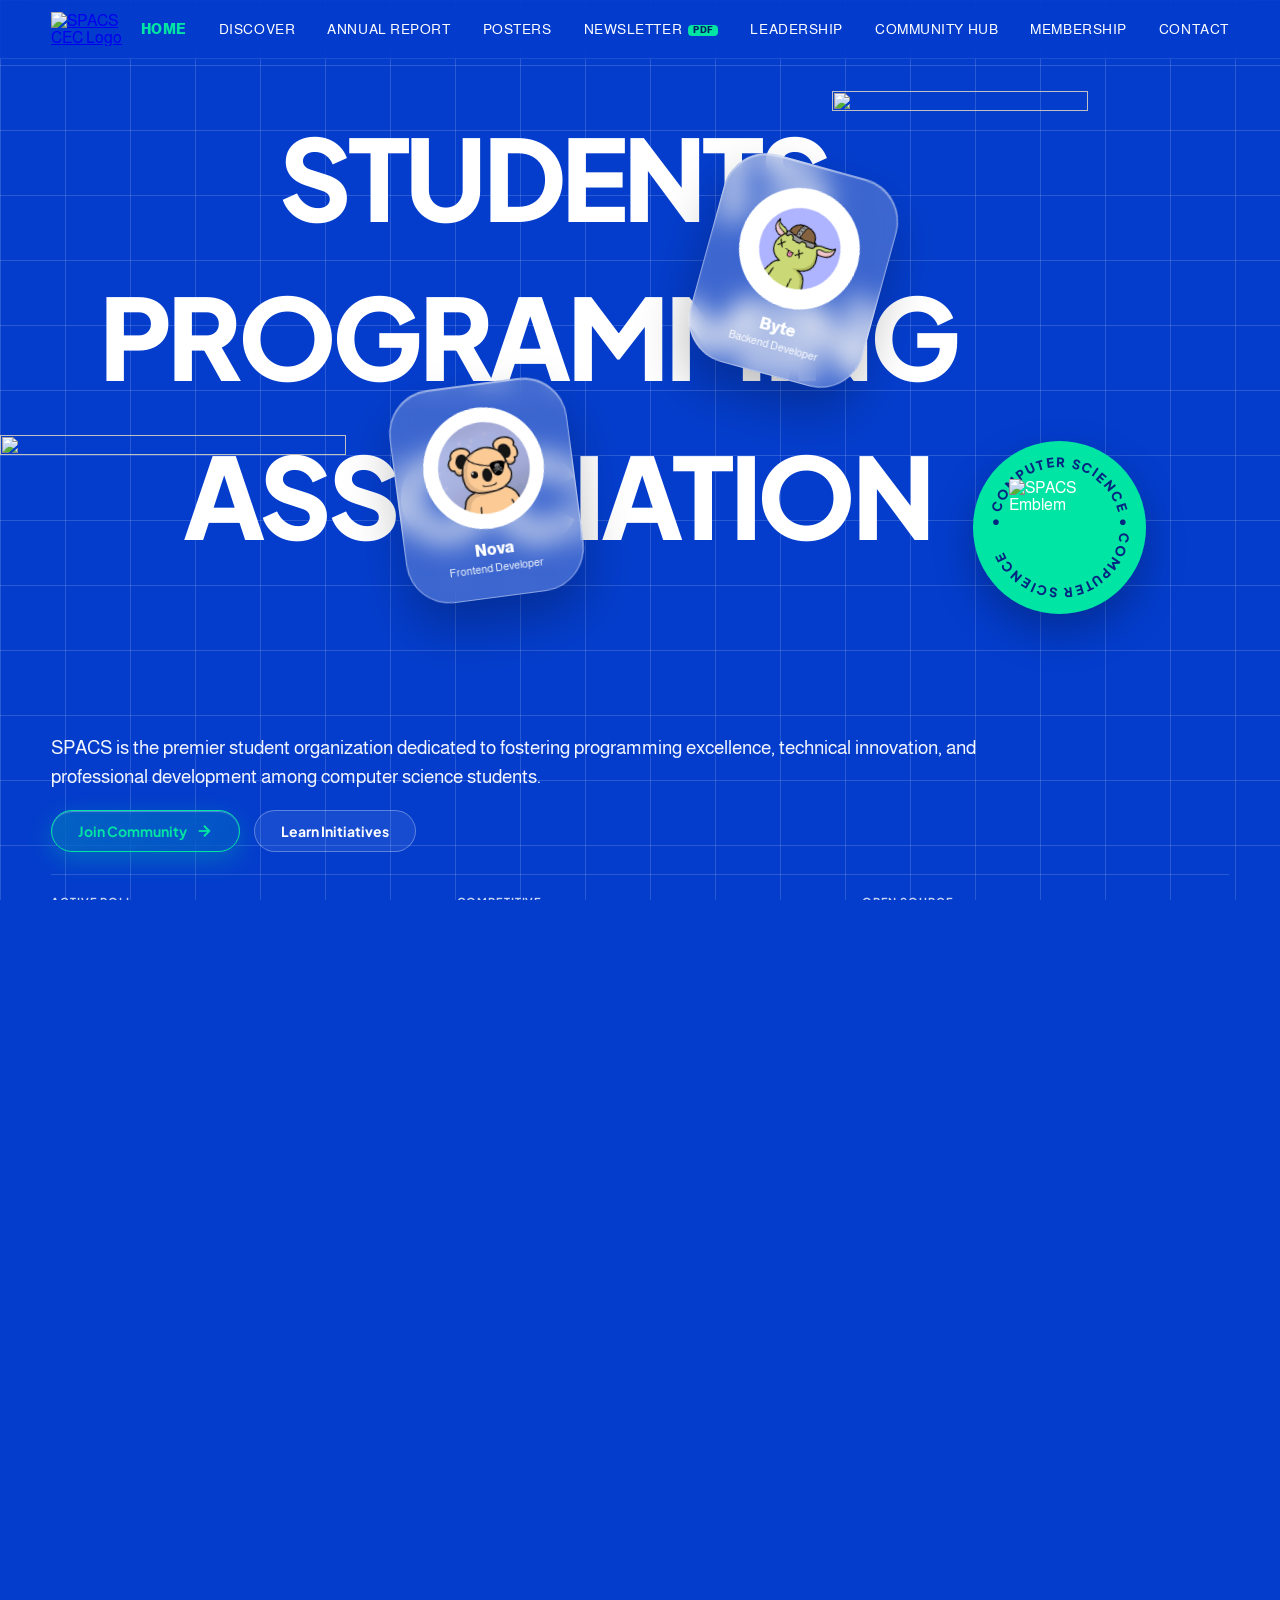
==== commit 64d234f2: "Initial commit" ====
--- a/index.html
+++ b/index.html
@@ -28,10 +28,12 @@
       <nav class="nav-menu">
         <a href="#home" class="nav-link active">HOME</a>
         <a href="#our-story" class="nav-link">DISCOVER</a>
+        <a href="#annual-report" class="nav-link">ANNUAL REPORT</a>
+        <a href="#posters" class="nav-link">POSTERS</a>
+        <a href="newsletter.html" class="nav-link nav-newsletter-link"
+          title="Read Official SPACS Newsletters">NEWSLETTER</a>
         <a href="#nodal-officer" class="nav-link">LEADERSHIP</a>
         <a href="#excom" class="nav-link">COMMUNITY HUB</a>
-        <a href="#annual-report" class="nav-link">ANNUAL REPORT</a>
-        <a href="#posters" class="nav-link">EVENTS</a>
         <a href="#register" class="nav-link">MEMBERSHIP</a>
         <a href="#contact" class="nav-link">CONTACT</a>
       </nav>
@@ -97,7 +99,7 @@
             <path id="sealCirclePath" d="M 100, 100 m -70, 0 a 70,70 0 1,1 140,0 a 70,70 0 1,1 -140,0" fill="none" />
             <text class="seal-text">
               <textPath href="#sealCirclePath" startOffset="0%">
-                COMPUTER SCIENCE • COMPUTER SCIENCE •
+                • COMPUTER SCIENCE • COMPUTER SCIENCE
               </textPath>
             </text>
           </svg>
@@ -448,601 +450,6 @@
             <span class="partner-subtitle">TRAINING & PLACEMENT CELL</span>
             <p class="partner-desc">Bridging the gap between corporate requirements and student talent through campus
               recruitment and career guidance.</p>
-          </div>
-        </div>
-      </div>
-    </section>
-
-    <!-- Faculty Nodal Officer Section -->
-    <section class="section nodal-section" id="nodal-officer">
-      <div class="section-container">
-        <div class="section-header">
-          <span class="section-tag">FACULTY MENTOR</span>
-          <h2 class="section-title"> NODAL OFFICER</h2>
-          <p class="section-subtitle">Providing strategic academic vision, technical guidance, and institutional
-            mentorship for SPACS.</p>
-          <div class="title-underline"></div>
-        </div>
-
-        <div class="nodal-card-wrapper">
-          <div class="glass-container nodal-card">
-            <div class="nodal-image-col">
-              <div class="profile-frame">
-                <img src="Anitha.jpg" alt="Prof. Anitha - Nodal Officer" class="profile-img" />
-                <div class="frame-glow"></div>
-              </div>
-            </div>
-            <div class="nodal-info-col">
-              <div class="role-badge">FACULTY ADVISOR &amp; MENTOR</div>
-              <h3 class="officer-name">ASSIST PROF. ANITHA MA</h3>
-              <p class="officer-designation">NODAL OFFICER, SPACS CEC</p>
-              <p class="officer-dept">Department of Computer Science &amp; Engineering<br><strong>College of Engineering
-                  Cherthala</strong></p>
-
-              <div class="officer-quote">
-                <svg class="quote-icon" viewBox="0 0 24 24" fill="currentColor">
-                  <path
-                    d="M14.017 21v-7.391c0-5.704 3.731-9.57 8.983-10.609l.995 2.151c-2.432.917-3.995 3.638-3.995 5.849h4v10h-9.983zm-14.017 0v-7.391c0-5.704 3.748-9.57 9-10.609l.996 2.151c-2.433.917-3.996 3.638-3.996 5.849h3.983v10h-9.983z" />
-                </svg>
-                <p>Fostering an environment of technical innovation, continuous learning, and collaborative coding at
-                  College of Engineering Cherthala to prepare our students for global opportunities.</p>
-              </div>
-
-              <div class="officer-contact">
-                <a href="mailto:nodalofficer@cecherthala.ac.in" class="contact-pill">
-                  <svg viewBox="0 0 24 24" width="18" height="18" fill="none" stroke="currentColor" stroke-width="2">
-                    <path d="M4 4h16c1.1 0 2 .9 2 2v12c0 1.1-.9 2-2 2H4c-1.1 0-2-.9-2-2V6c0-1.1.9-2 2-2z" />
-                    <polyline points="22,6 12,13 2,6" />
-                  </svg>
-                  <span>nodalofficer@cecherthala.ac.in</span>
-                </a>
-              </div>
-            </div>
-          </div>
-        </div>
-      </div>
-    </section>
-
-    <!-- Executive Committee (ExCom) Members Section -->
-    <section class="section excom-section" id="excom">
-      <div class="section-container">
-        <div class="section-header excom-header-wrapper">
-          <div class="excom-header-text">
-            <span class="section-tag">LEADERSHIP TEAM </span>
-            <h2 class="section-title">EXECUTIVE COMMITTEE</h2>
-            <p class="section-subtitle">Working under the guidance of our Faculty Nodal Officer, meet the student
-              leaders driving SPACS forward at College of Engineering Cherthala.</p>
-            <div class="title-underline"></div>
-          </div>
-
-          <div class="excom-nav-controls">
-            <button class="excom-nav-btn prev" id="excomPrevBtn" aria-label="Previous ExCom Member" title="Scroll Left">
-              <svg viewBox="0 0 24 24" width="22" height="22" fill="none" stroke="currentColor" stroke-width="2.5"
-                stroke-linecap="round" stroke-linejoin="round">
-                <polyline points="15 18 9 12 15 6"></polyline>
-              </svg>
-            </button>
-            <button class="excom-nav-btn next" id="excomNextBtn" aria-label="Next ExCom Member" title="Scroll Right">
-              <svg viewBox="0 0 24 24" width="22" height="22" fill="none" stroke="currentColor" stroke-width="2.5"
-                stroke-linecap="round" stroke-linejoin="round">
-                <polyline points="9 18 15 12 9 6"></polyline>
-              </svg>
-            </button>
-          </div>
-        </div>
-
-        <div class="excom-slider-wrapper">
-          <div class="excom-grid excom-slider-track" id="excomSliderTrack">
-            <!-- ExCom 01: Chairperson -->
-            <div class="glass-container excom-card">
-              <div class="excom-avatar-wrapper">
-                <img src="jibinKrishna.jpg" alt="Jibin Krishna" class="excom-img" />
-                <div class="excom-badge">Chairperson</div>
-              </div>
-              <div class="excom-info">
-                <h3 class="excom-name">JIBIN KRISHNA</h3>
-                <p class="excom-college">COLLEGE OF ENGINEERING CHERTHALA</p>
-                <div class="excom-socials">
-                  <a href="https://www.instagram.com/j_ib._in/" target="_blank" rel="noopener noreferrer"
-                    aria-label="Instagram Jibin Krishna" class="social-btn">
-                    <svg viewBox="0 0 24 24" width="16" height="16" fill="none" stroke="currentColor" stroke-width="2"
-                      stroke-linecap="round" stroke-linejoin="round">
-                      <rect x="2" y="2" width="20" height="20" rx="5" ry="5" />
-                      <path d="M16 11.37A4 4 0 1 1 12.63 8 4 4 0 0 1 16 11.37z" />
-                      <line x1="17.5" y1="6.5" x2="17.51" y2="6.5" />
-                    </svg>
-                  </a>
-                  <a href="https://www.linkedin.com/in/jibin-krishna-3552b2291" target="_blank"
-                    rel="noopener noreferrer" aria-label="LinkedIn Jibin Krishna" class="social-btn">
-                    <svg viewBox="0 0 24 24" width="16" height="16" fill="currentColor">
-                      <path
-                        d="M19 3a2 2 0 0 1 2 2v14a2 2 0 0 1-2 2H5a2 2 0 0 1-2-2V5a2 2 0 0 1 2-2h14m-.5 15.5v-5.3a3.26 3.26 0 0 0-3.26-3.26c-.85 0-1.84.52-2.28 1.3v-1.11h-2.79v8.37h2.79v-4.93c0-.77.62-1.4 1.39-1.4a1.4 1.4 0 0 1 1.4 1.4v4.93h2.75M6.88 8.56a1.68 1.68 0 0 0 1.68-1.68c0-.93-.75-1.69-1.68-1.69a1.69 1.69 0 0 0-1.69 1.69c0 .93.76 1.68 1.69 1.68m1.39 9.94v-8.37H5.5v8.37h2.77z" />
-                    </svg>
-                  </a>
-                </div>
-              </div>
-            </div>
-
-            <!-- ExCom 02: Vice Chairperson -->
-            <div class="glass-container excom-card">
-              <div class="excom-avatar-wrapper">
-                <img src="KB Irshikesh.jpg" alt="KB Irshikesh" class="excom-img" />
-                <div class="excom-badge">Vice Chairperson</div>
-              </div>
-              <div class="excom-info">
-                <h3 class="excom-name">KB IRSHIKESH</h3>
-                <p class="excom-college">COLLEGE OF ENGINEERING CHERTHALA</p>
-                <div class="excom-socials">
-                  <a href="https://www.instagram.com/_.irshi.__/" target="_blank" rel="noopener noreferrer"
-                    aria-label="Instagram KB Irshikesh" class="social-btn">
-                    <svg viewBox="0 0 24 24" width="16" height="16" fill="none" stroke="currentColor" stroke-width="2"
-                      stroke-linecap="round" stroke-linejoin="round">
-                      <rect x="2" y="2" width="20" height="20" rx="5" ry="5" />
-                      <path d="M16 11.37A4 4 0 1 1 12.63 8 4 4 0 0 1 16 11.37z" />
-                      <line x1="17.5" y1="6.5" x2="17.51" y2="6.5" />
-                    </svg>
-                  </a>
-                  <a href="https://www.linkedin.com/in/kb-irshikesh-b86237293" target="_blank" rel="noopener noreferrer"
-                    aria-label="LinkedIn KB Irshikesh" class="social-btn">
-                    <svg viewBox="0 0 24 24" width="16" height="16" fill="currentColor">
-                      <path
-                        d="M19 3a2 2 0 0 1 2 2v14a2 2 0 0 1-2 2H5a2 2 0 0 1-2-2V5a2 2 0 0 1 2-2h14m-.5 15.5v-5.3a3.26 3.26 0 0 0-3.26-3.26c-.85 0-1.84.52-2.28 1.3v-1.11h-2.79v8.37h2.79v-4.93c0-.77.62-1.4 1.39-1.4a1.4 1.4 0 0 1 1.4 1.4v4.93h2.75M6.88 8.56a1.68 1.68 0 0 0 1.68-1.68c0-.93-.75-1.69-1.68-1.69a1.69 1.69 0 0 0-1.69 1.69c0 .93.76 1.68 1.69 1.68m1.39 9.94v-8.37H5.5v8.37h2.77z" />
-                    </svg>
-                  </a>
-                </div>
-              </div>
-            </div>
-
-            <!-- ExCom 03: General Secretary -->
-            <div class="glass-container excom-card">
-              <div class="excom-avatar-wrapper">
-                <img src="Aishwarya.jpeg" alt="Aishwarya Surendran" class="excom-img" />
-                <div class="excom-badge">General Secretary</div>
-              </div>
-              <div class="excom-info">
-                <h3 class="excom-name">AISHWARYA SURENDRAN</h3>
-                <p class="excom-college">COLLEGE OF ENGINEERING CHERTHALA</p>
-                <div class="excom-socials">
-                  <a href="https://www.instagram.com/aishu_s06/" target="_blank" rel="noopener noreferrer"
-                    aria-label="Instagram Aishwarya Surendran" class="social-btn">
-                    <svg viewBox="0 0 24 24" width="16" height="16" fill="none" stroke="currentColor" stroke-width="2"
-                      stroke-linecap="round" stroke-linejoin="round">
-                      <rect x="2" y="2" width="20" height="20" rx="5" ry="5" />
-                      <path d="M16 11.37A4 4 0 1 1 12.63 8 4 4 0 0 1 16 11.37z" />
-                      <line x1="17.5" y1="6.5" x2="17.51" y2="6.5" />
-                    </svg>
-                  </a>
-                  <a href="https://www.linkedin.com/in/aiswarya-surendran-10600534b" target="_blank"
-                    rel="noopener noreferrer" aria-label="LinkedIn Aishwarya Surendran" class="social-btn">
-                    <svg viewBox="0 0 24 24" width="16" height="16" fill="currentColor">
-                      <path
-                        d="M19 3a2 2 0 0 1 2 2v14a2 2 0 0 1-2 2H5a2 2 0 0 1-2-2V5a2 2 0 0 1 2-2h14m-.5 15.5v-5.3a3.26 3.26 0 0 0-3.26-3.26c-.85 0-1.84.52-2.28 1.3v-1.11h-2.79v8.37h2.79v-4.93c0-.77.62-1.4 1.39-1.4a1.4 1.4 0 0 1 1.4 1.4v4.93h2.75M6.88 8.56a1.68 1.68 0 0 0 1.68-1.68c0-.93-.75-1.69-1.68-1.69a1.69 1.69 0 0 0-1.69 1.69c0 .93.76 1.68 1.69 1.68m1.39 9.94v-8.37H5.5v8.37h2.77z" />
-                    </svg>
-                  </a>
-                </div>
-              </div>
-            </div>
-
-            <!-- ExCom 04: Joint Secretary -->
-            <div class="glass-container excom-card">
-              <div class="excom-avatar-wrapper">
-                <img src="LesinBuckker.jpg" alt="Lasin Backer" class="excom-img" />
-                <div class="excom-badge">Joint Secretary</div>
-              </div>
-              <div class="excom-info">
-                <h3 class="excom-name">LASIN BACKER</h3>
-                <p class="excom-college">COLLEGE OF ENGINEERING CHERTHALA</p>
-                <div class="excom-socials">
-                  <a href="https://www.instagram.com/_lasin_backer_/" target="_blank" rel="noopener noreferrer"
-                    aria-label="Instagram Lasin Backer" class="social-btn">
-                    <svg viewBox="0 0 24 24" width="16" height="16" fill="none" stroke="currentColor" stroke-width="2"
-                      stroke-linecap="round" stroke-linejoin="round">
-                      <rect x="2" y="2" width="20" height="20" rx="5" ry="5" />
-                      <path d="M16 11.37A4 4 0 1 1 12.63 8 4 4 0 0 1 16 11.37z" />
-                      <line x1="17.5" y1="6.5" x2="17.51" y2="6.5" />
-                    </svg>
-                  </a>
-                  <a href="https://www.linkedin.com/in/lasin-backer-716697336" target="_blank" rel="noopener noreferrer"
-                    aria-label="LinkedIn Lasin Backer" class="social-btn">
-                    <svg viewBox="0 0 24 24" width="16" height="16" fill="currentColor">
-                      <path
-                        d="M19 3a2 2 0 0 1 2 2v14a2 2 0 0 1-2 2H5a2 2 0 0 1-2-2V5a2 2 0 0 1 2-2h14m-.5 15.5v-5.3a3.26 3.26 0 0 0-3.26-3.26c-.85 0-1.84.52-2.28 1.3v-1.11h-2.79v8.37h2.79v-4.93c0-.77.62-1.4 1.39-1.4a1.4 1.4 0 0 1 1.4 1.4v4.93h2.75M6.88 8.56a1.68 1.68 0 0 0 1.68-1.68c0-.93-.75-1.69-1.68-1.69a1.69 1.69 0 0 0-1.69 1.69c0 .93.76 1.68 1.69 1.68m1.39 9.94v-8.37H5.5v8.37h2.77z" />
-                    </svg>
-                  </a>
-                </div>
-              </div>
-            </div>
-
-            <!-- ExCom 05: Event Lead -->
-            <div class="glass-container excom-card">
-              <div class="excom-avatar-wrapper">
-                <img src="Aiswarya Chandran.jpg" alt="Aiswarya Chandran" class="excom-img" />
-                <div class="excom-badge">Event Lead</div>
-              </div>
-              <div class="excom-info">
-                <h3 class="excom-name">AISWARYA CHANDRAN</h3>
-                <p class="excom-college">COLLEGE OF ENGINEERING CHERTHALA</p>
-                <div class="excom-socials">
-                  <a href="https://www.instagram.com/ais_hwary.a/" target="_blank" rel="noopener noreferrer"
-                    aria-label="Instagram Aiswarya Chandran" class="social-btn">
-                    <svg viewBox="0 0 24 24" width="16" height="16" fill="none" stroke="currentColor" stroke-width="2"
-                      stroke-linecap="round" stroke-linejoin="round">
-                      <rect x="2" y="2" width="20" height="20" rx="5" ry="5" />
-                      <path d="M16 11.37A4 4 0 1 1 12.63 8 4 4 0 0 1 16 11.37z" />
-                      <line x1="17.5" y1="6.5" x2="17.51" y2="6.5" />
-                    </svg>
-                  </a>
-                  <a href="https://www.linkedin.com/in/aiswarya-chandran-5204a034a" target="_blank"
-                    rel="noopener noreferrer" aria-label="LinkedIn Aiswarya Chandran" class="social-btn">
-                    <svg viewBox="0 0 24 24" width="16" height="16" fill="currentColor">
-                      <path
-                        d="M19 3a2 2 0 0 1 2 2v14a2 2 0 0 1-2 2H5a2 2 0 0 1-2-2V5a2 2 0 0 1 2-2h14m-.5 15.5v-5.3a3.26 3.26 0 0 0-3.26-3.26c-.85 0-1.84.52-2.28 1.3v-1.11h-2.79v8.37h2.79v-4.93c0-.77.62-1.4 1.39-1.4a1.4 1.4 0 0 1 1.4 1.4v4.93h2.75M6.88 8.56a1.68 1.68 0 0 0 1.68-1.68c0-.93-.75-1.69-1.68-1.69a1.69 1.69 0 0 0-1.69 1.69c0 .93.76 1.68 1.69 1.68m1.39 9.94v-8.37H5.5v8.37h2.77z" />
-                    </svg>
-                  </a>
-                </div>
-              </div>
-            </div>
-
-            <!-- ExCom 06: Event Co-Lead -->
-            <div class="glass-container excom-card">
-              <div class="excom-avatar-wrapper">
-                <img src="Alen VJ.JPG" alt="Alen V J" class="excom-img" />
-                <div class="excom-badge">Event Co-Lead</div>
-              </div>
-              <div class="excom-info">
-                <h3 class="excom-name">ALEN VJ</h3>
-                <p class="excom-college">COLLEGE OF ENGINEERING CHERTHALA</p>
-                <div class="excom-socials">
-                  <a href="https://www.instagram.com/alen.vj_/" target="_blank" rel="noopener noreferrer"
-                    aria-label="Instagram Alen V J" class="social-btn">
-                    <svg viewBox="0 0 24 24" width="16" height="16" fill="none" stroke="currentColor" stroke-width="2"
-                      stroke-linecap="round" stroke-linejoin="round">
-                      <rect x="2" y="2" width="20" height="20" rx="5" ry="5" />
-                      <path d="M16 11.37A4 4 0 1 1 12.63 8 4 4 0 0 1 16 11.37z" />
-                      <line x1="17.5" y1="6.5" x2="17.51" y2="6.5" />
-                    </svg>
-                  </a>
-                  <a href="https://www.linkedin.com/in/alen-vj-7949a4337" target="_blank" rel="noopener noreferrer"
-                    aria-label="LinkedIn Alen V J" class="social-btn">
-                    <svg viewBox="0 0 24 24" width="16" height="16" fill="currentColor">
-                      <path
-                        d="M19 3a2 2 0 0 1 2 2v14a2 2 0 0 1-2 2H5a2 2 0 0 1-2-2V5a2 2 0 0 1 2-2h14m-.5 15.5v-5.3a3.26 3.26 0 0 0-3.26-3.26c-.85 0-1.84.52-2.28 1.3v-1.11h-2.79v8.37h2.79v-4.93c0-.77.62-1.4 1.39-1.4a1.4 1.4 0 0 1 1.4 1.4v4.93h2.75M6.88 8.56a1.68 1.68 0 0 0 1.68-1.68c0-.93-.75-1.69-1.68-1.69a1.69 1.69 0 0 0-1.69 1.69c0 .93.76 1.68 1.69 1.68m1.39 9.94v-8.37H5.5v8.37h2.77z" />
-                    </svg>
-                  </a>
-                </div>
-              </div>
-            </div>
-
-            <!-- ExCom 07: Marketing Lead -->
-            <div class="glass-container excom-card">
-              <div class="excom-avatar-wrapper">
-                <img src="Anashwara Nair.jpg" alt="Anashwara Nair" class="excom-img" />
-                <div class="excom-badge">Marketing Lead</div>
-              </div>
-              <div class="excom-info">
-                <h3 class="excom-name">ANASHWARA NAIR</h3>
-                <p class="excom-college">COLLEGE OF ENGINEERING CHERTHALA</p>
-                <div class="excom-socials">
-                  <a href="https://www.instagram.com/_anashwara._/" target="_blank" rel="noopener noreferrer"
-                    aria-label="Instagram Anashwara Nair" class="social-btn">
-                    <svg viewBox="0 0 24 24" width="16" height="16" fill="none" stroke="currentColor" stroke-width="2"
-                      stroke-linecap="round" stroke-linejoin="round">
-                      <rect x="2" y="2" width="20" height="20" rx="5" ry="5" />
-                      <path d="M16 11.37A4 4 0 1 1 12.63 8 4 4 0 0 1 16 11.37z" />
-                      <line x1="17.5" y1="6.5" x2="17.51" y2="6.5" />
-                    </svg>
-                  </a>
-                  <a href="https://www.linkedin.com/in/anashwara-nair-3b52352ba" target="_blank"
-                    rel="noopener noreferrer" aria-label="LinkedIn Anashwara Nair" class="social-btn">
-                    <svg viewBox="0 0 24 24" width="16" height="16" fill="currentColor">
-                      <path
-                        d="M19 3a2 2 0 0 1 2 2v14a2 2 0 0 1-2 2H5a2 2 0 0 1-2-2V5a2 2 0 0 1 2-2h14m-.5 15.5v-5.3a3.26 3.26 0 0 0-3.26-3.26c-.85 0-1.84.52-2.28 1.3v-1.11h-2.79v8.37h2.79v-4.93c0-.77.62-1.4 1.39-1.4a1.4 1.4 0 0 1 1.4 1.4v4.93h2.75M6.88 8.56a1.68 1.68 0 0 0 1.68-1.68c0-.93-.75-1.69-1.68-1.69a1.69 1.69 0 0 0-1.69 1.69c0 .93.76 1.68 1.69 1.68m1.39 9.94v-8.37H5.5v8.37h2.77z" />
-                    </svg>
-                  </a>
-                </div>
-              </div>
-            </div>
-
-            <!-- ExCom 08: Marketing Co-Lead -->
-            <div class="glass-container excom-card">
-              <div class="excom-avatar-wrapper">
-                <img src="Anza fathima.jpg" alt="Anza Fathima" class="excom-img" />
-                <div class="excom-badge">Marketing Co-Lead</div>
-              </div>
-              <div class="excom-info">
-                <h3 class="excom-name">ANZA FATHIMA</h3>
-                <p class="excom-college">COLLEGE OF ENGINEERING CHERTHALA</p>
-                <div class="excom-socials">
-                  <a href="https://www.instagram.com/anza_fathima_28/" target="_blank" rel="noopener noreferrer"
-                    aria-label="Instagram Anza Fathima" class="social-btn">
-                    <svg viewBox="0 0 24 24" width="16" height="16" fill="none" stroke="currentColor" stroke-width="2"
-                      stroke-linecap="round" stroke-linejoin="round">
-                      <rect x="2" y="2" width="20" height="20" rx="5" ry="5" />
-                      <path d="M16 11.37A4 4 0 1 1 12.63 8 4 4 0 0 1 16 11.37z" />
-                      <line x1="17.5" y1="6.5" x2="17.51" y2="6.5" />
-                    </svg>
-                  </a>
-                  <a href="https://www.linkedin.com/in/anza-fathima-56806a337" target="_blank" rel="noopener noreferrer"
-                    aria-label="LinkedIn Anza Fathima" class="social-btn">
-                    <svg viewBox="0 0 24 24" width="16" height="16" fill="currentColor">
-                      <path
-                        d="M19 3a2 2 0 0 1 2 2v14a2 2 0 0 1-2 2H5a2 2 0 0 1-2-2V5a2 2 0 0 1 2-2h14m-.5 15.5v-5.3a3.26 3.26 0 0 0-3.26-3.26c-.85 0-1.84.52-2.28 1.3v-1.11h-2.79v8.37h2.79v-4.93c0-.77.62-1.4 1.39-1.4a1.4 1.4 0 0 1 1.4 1.4v4.93h2.75M6.88 8.56a1.68 1.68 0 0 0 1.68-1.68c0-.93-.75-1.69-1.68-1.69a1.69 1.69 0 0 0-1.69 1.69c0 .93.76 1.68 1.69 1.68m1.39 9.94v-8.37H5.5v8.37h2.77z" />
-                    </svg>
-                  </a>
-                </div>
-              </div>
-            </div>
-
-            <!-- ExCom 09: Marketing Supervisor -->
-            <div class="glass-container excom-card">
-              <div class="excom-avatar-wrapper">
-                <img src="Adithyan S.jpg" alt="Adithyan S" class="excom-img" />
-                <div class="excom-badge">Marketing Supervisor</div>
-              </div>
-              <div class="excom-info">
-                <h3 class="excom-name">ADITHYAN S</h3>
-                <p class="excom-college">COLLEGE OF ENGINEERING CHERTHALA</p>
-                <div class="excom-socials">
-                  <a href="https://www.instagram.com/adithyan_sundaran/" target="_blank" rel="noopener noreferrer"
-                    aria-label="Instagram Adithyan S" class="social-btn">
-                    <svg viewBox="0 0 24 24" width="16" height="16" fill="none" stroke="currentColor" stroke-width="2"
-                      stroke-linecap="round" stroke-linejoin="round">
-                      <rect x="2" y="2" width="20" height="20" rx="5" ry="5" />
-                      <path d="M16 11.37A4 4 0 1 1 12.63 8 4 4 0 0 1 16 11.37z" />
-                      <line x1="17.5" y1="6.5" x2="17.51" y2="6.5" />
-                    </svg>
-                  </a>
-                  <a href="https://www.linkedin.com/in/adithyan-sundaran-48023a293" target="_blank"
-                    rel="noopener noreferrer" aria-label="LinkedIn Adithyan S" class="social-btn">
-                    <svg viewBox="0 0 24 24" width="16" height="16" fill="currentColor">
-                      <path
-                        d="M19 3a2 2 0 0 1 2 2v14a2 2 0 0 1-2 2H5a2 2 0 0 1-2-2V5a2 2 0 0 1 2-2h14m-.5 15.5v-5.3a3.26 3.26 0 0 0-3.26-3.26c-.85 0-1.84.52-2.28 1.3v-1.11h-2.79v8.37h2.79v-4.93c0-.77.62-1.4 1.39-1.4a1.4 1.4 0 0 1 1.4 1.4v4.93h2.75M6.88 8.56a1.68 1.68 0 0 0 1.68-1.68c0-.93-.75-1.69-1.68-1.69a1.69 1.69 0 0 0-1.69 1.69c0 .93.76 1.68 1.69 1.68m1.39 9.94v-8.37H5.5v8.37h2.77z" />
-                    </svg>
-                  </a>
-                </div>
-              </div>
-            </div>
-
-            <!-- ExCom 10: Media & Design Lead -->
-            <div class="glass-container excom-card">
-              <div class="excom-avatar-wrapper">
-                <img src="Anandhu S.png" alt="Anandhu S" class="excom-img" />
-                <div class="excom-badge">Media & Design Lead</div>
-              </div>
-              <div class="excom-info">
-                <h3 class="excom-name">ANANDHU S</h3>
-                <p class="excom-college">COLLEGE OF ENGINEERING CHERTHALA</p>
-                <div class="excom-socials">
-                  <a href="https://instagram.com" target="_blank" rel="noopener noreferrer"
-                    aria-label="Instagram Anandhu S" class="social-btn">
-                    <svg viewBox="0 0 24 24" width="16" height="16" fill="none" stroke="currentColor" stroke-width="2"
-                      stroke-linecap="round" stroke-linejoin="round">
-                      <rect x="2" y="2" width="20" height="20" rx="5" ry="5" />
-                      <path d="M16 11.37A4 4 0 1 1 12.63 8 4 4 0 0 1 16 11.37z" />
-                      <line x1="17.5" y1="6.5" x2="17.51" y2="6.5" />
-                    </svg>
-                  </a>
-                  <a href="https://www.linkedin.com/in/anandhu-s-a00236293" target="_blank" rel="noopener noreferrer"
-                    aria-label="LinkedIn Anandhu S" class="social-btn">
-                    <svg viewBox="0 0 24 24" width="16" height="16" fill="currentColor">
-                      <path
-                        d="M19 3a2 2 0 0 1 2 2v14a2 2 0 0 1-2 2H5a2 2 0 0 1-2-2V5a2 2 0 0 1 2-2h14m-.5 15.5v-5.3a3.26 3.26 0 0 0-3.26-3.26c-.85 0-1.84.52-2.28 1.3v-1.11h-2.79v8.37h2.79v-4.93c0-.77.62-1.4 1.39-1.4a1.4 1.4 0 0 1 1.4 1.4v4.93h2.75M6.88 8.56a1.68 1.68 0 0 0 1.68-1.68c0-.93-.75-1.69-1.68-1.69a1.69 1.69 0 0 0-1.69 1.69c0 .93.76 1.68 1.69 1.68m1.39 9.94v-8.37H5.5v8.37h2.77z" />
-                    </svg>
-                  </a>
-                </div>
-              </div>
-            </div>
-
-            <!-- ExCom 11: Media & Design Co-Lead -->
-            <div class="glass-container excom-card">
-              <div class="excom-avatar-wrapper">
-                <img src="Abhinand Lal TJ.jpg" alt="Abhinand Lal T J" class="excom-img" />
-                <div class="excom-badge">Media & Design Co-Lead</div>
-              </div>
-              <div class="excom-info">
-                <h3 class="excom-name">ABHINAND LAL T J</h3>
-                <p class="excom-college">COLLEGE OF ENGINEERING CHERTHALA</p>
-                <div class="excom-socials">
-                  <a href="https://www.instagram.com/abhinanddlal?igsi=d2txajhkN2NneWNq" target="_blank"
-                    rel="noopener noreferrer" aria-label="Instagram Abhinand Lal T J" class="social-btn">
-                    <svg viewBox="0 0 24 24" width="16" height="16" fill="none" stroke="currentColor" stroke-width="2"
-                      stroke-linecap="round" stroke-linejoin="round">
-                      <rect x="2" y="2" width="20" height="20" rx="5" ry="5" />
-                      <path d="M16 11.37A4 4 0 1 1 12.63 8 4 4 0 0 1 16 11.37z" />
-                      <line x1="17.5" y1="6.5" x2="17.51" y2="6.5" />
-                    </svg>
-                  </a>
-                  <a href="https://www.linkedin.com/in/abhinand-lal-58b66131b" target="_blank" rel="noopener noreferrer"
-                    aria-label="LinkedIn Abhinand Lal T J" class="social-btn">
-                    <svg viewBox="0 0 24 24" width="16" height="16" fill="currentColor">
-                      <path
-                        d="M19 3a2 2 0 0 1 2 2v14a2 2 0 0 1-2 2H5a2 2 0 0 1-2-2V5a2 2 0 0 1 2-2h14m-.5 15.5v-5.3a3.26 3.26 0 0 0-3.26-3.26c-.85 0-1.84.52-2.28 1.3v-1.11h-2.79v8.37h2.79v-4.93c0-.77.62-1.4 1.39-1.4a1.4 1.4 0 0 1 1.4 1.4v4.93h2.75M6.88 8.56a1.68 1.68 0 0 0 1.68-1.68c0-.93-.75-1.69-1.68-1.69a1.69 1.69 0 0 0-1.69 1.69c0 .93.76 1.68 1.69 1.68m1.39 9.94v-8.37H5.5v8.37h2.77z" />
-                    </svg>
-                  </a>
-                </div>
-              </div>
-            </div>
-
-            <!-- ExCom 12: Documentation Lead -->
-            <div class="glass-container excom-card">
-              <div class="excom-avatar-wrapper">
-                <img src="Amarjith.jpg" alt="Amarjith" class="excom-img" />
-                <div class="excom-badge">Documentation Lead</div>
-              </div>
-              <div class="excom-info">
-                <h3 class="excom-name">AMARJITH</h3>
-                <p class="excom-college">COLLEGE OF ENGINEERING CHERTHALA</p>
-                <div class="excom-socials">
-                  <a href="https://www.instagram.com/amarjith_hari/" target="_blank" rel="noopener noreferrer"
-                    aria-label="Instagram Amarjith" class="social-btn">
-                    <svg viewBox="0 0 24 24" width="16" height="16" fill="none" stroke="currentColor" stroke-width="2"
-                      stroke-linecap="round" stroke-linejoin="round">
-                      <rect x="2" y="2" width="20" height="20" rx="5" ry="5" />
-                      <path d="M16 11.37A4 4 0 1 1 12.63 8 4 4 0 0 1 16 11.37z" />
-                      <line x1="17.5" y1="6.5" x2="17.51" y2="6.5" />
-                    </svg>
-                  </a>
-                  <a href="https://www.linkedin.com/in/amarjith-t-h-66479a17b" target="_blank" rel="noopener noreferrer"
-                    aria-label="LinkedIn Amarjith" class="social-btn">
-                    <svg viewBox="0 0 24 24" width="16" height="16" fill="currentColor">
-                      <path
-                        d="M19 3a2 2 0 0 1 2 2v14a2 2 0 0 1-2 2H5a2 2 0 0 1-2-2V5a2 2 0 0 1 2-2h14m-.5 15.5v-5.3a3.26 3.26 0 0 0-3.26-3.26c-.85 0-1.84.52-2.28 1.3v-1.11h-2.79v8.37h2.79v-4.93c0-.77.62-1.4 1.39-1.4a1.4 1.4 0 0 1 1.4 1.4v4.93h2.75M6.88 8.56a1.68 1.68 0 0 0 1.68-1.68c0-.93-.75-1.69-1.68-1.69a1.69 1.69 0 0 0-1.69 1.69c0 .93.76 1.68 1.69 1.68m1.39 9.94v-8.37H5.5v8.37h2.77z" />
-                    </svg>
-                  </a>
-                </div>
-              </div>
-            </div>
-
-            <!-- ExCom 13: Volunteer & Operation Head -->
-            <div class="glass-container excom-card">
-              <div class="excom-avatar-wrapper">
-                <img src="Nandagopal N P.jpg" alt="Nandagopal N P" class="excom-img" />
-                <div class="excom-badge">Volunteer & Operation Head</div>
-              </div>
-              <div class="excom-info">
-                <h3 class="excom-name">NANDAGOPAL NP</h3>
-                <p class="excom-college">COLLEGE OF ENGINEERING CHERTHALA</p>
-                <div class="excom-socials">
-                  <a href="https://www.instagram.com/nan_da__n/" target="_blank" rel="noopener noreferrer"
-                    aria-label="Instagram Nandagopal N P" class="social-btn">
-                    <svg viewBox="0 0 24 24" width="16" height="16" fill="none" stroke="currentColor" stroke-width="2"
-                      stroke-linecap="round" stroke-linejoin="round">
-                      <rect x="2" y="2" width="20" height="20" rx="5" ry="5" />
-                      <path d="M16 11.37A4 4 0 1 1 12.63 8 4 4 0 0 1 16 11.37z" />
-                      <line x1="17.5" y1="6.5" x2="17.51" y2="6.5" />
-                    </svg>
-                  </a>
-                  <a href="https://www.linkedin.com/in/nandagopal-n-p-48123a293" target="_blank"
-                    rel="noopener noreferrer" aria-label="LinkedIn Nandagopal N P" class="social-btn">
-                    <svg viewBox="0 0 24 24" width="16" height="16" fill="currentColor">
-                      <path
-                        d="M19 3a2 2 0 0 1 2 2v14a2 2 0 0 1-2 2H5a2 2 0 0 1-2-2V5a2 2 0 0 1 2-2h14m-.5 15.5v-5.3a3.26 3.26 0 0 0-3.26-3.26c-.85 0-1.84.52-2.28 1.3v-1.11h-2.79v8.37h2.79v-4.93c0-.77.62-1.4 1.39-1.4a1.4 1.4 0 0 1 1.4 1.4v4.93h2.75M6.88 8.56a1.68 1.68 0 0 0 1.68-1.68c0-.93-.75-1.69-1.68-1.69a1.69 1.69 0 0 0-1.69 1.69c0 .93.76 1.68 1.69 1.68m1.39 9.94v-8.37H5.5v8.37h2.77z" />
-                    </svg>
-                  </a>
-                </div>
-              </div>
-            </div>
-
-            <!-- ExCom 14: Excom member1 -->
-            <div class="glass-container excom-card">
-              <div class="excom-avatar-wrapper">
-                <img src="Mohammad Shan KT.jpg" alt="Mohammad Shan K T" class="excom-img" />
-                <div class="excom-badge">Excom member</div>
-              </div>
-              <div class="excom-info">
-                <h3 class="excom-name">MOHAMMAD SHAN K T</h3>
-                <p class="excom-college">COLLEGE OF ENGINEERING CHERTHALA</p>
-                <div class="excom-socials">
-                  <a href="https://www.instagram.com/shyyy__n/" target="_blank" rel="noopener noreferrer"
-                    aria-label="Instagram Mohammad Shan K T" class="social-btn">
-                    <svg viewBox="0 0 24 24" width="16" height="16" fill="none" stroke="currentColor" stroke-width="2"
-                      stroke-linecap="round" stroke-linejoin="round">
-                      <rect x="2" y="2" width="20" height="20" rx="5" ry="5" />
-                      <path d="M16 11.37A4 4 0 1 1 12.63 8 4 4 0 0 1 16 11.37z" />
-                      <line x1="17.5" y1="6.5" x2="17.51" y2="6.5" />
-                    </svg>
-                  </a>
-                  <a href="https://www.linkedin.com/in/shaan-kt-812239293" target="_blank" rel="noopener noreferrer"
-                    aria-label="LinkedIn Mohammad Shan K T" class="social-btn">
-                    <svg viewBox="0 0 24 24" width="16" height="16" fill="currentColor">
-                      <path
-                        d="M19 3a2 2 0 0 1 2 2v14a2 2 0 0 1-2 2H5a2 2 0 0 1-2-2V5a2 2 0 0 1 2-2h14m-.5 15.5v-5.3a3.26 3.26 0 0 0-3.26-3.26c-.85 0-1.84.52-2.28 1.3v-1.11h-2.79v8.37h2.79v-4.93c0-.77.62-1.4 1.39-1.4a1.4 1.4 0 0 1 1.4 1.4v4.93h2.75M6.88 8.56a1.68 1.68 0 0 0 1.68-1.68c0-.93-.75-1.69-1.68-1.69a1.69 1.69 0 0 0-1.69 1.69c0 .93.76 1.68 1.69 1.68m1.39 9.94v-8.37H5.5v8.37h2.77z" />
-                    </svg>
-                  </a>
-                </div>
-              </div>
-            </div>
-
-
-            <!-- ExCom 15: Excom member2 -->
-            <div class="glass-container excom-card">
-              <div class="excom-avatar-wrapper">
-                <img src="Adwaith S Naidu.jpg" alt="Adwaith S Naidu" class="excom-img" />
-                <div class="excom-badge">Excom member</div>
-              </div>
-              <div class="excom-info">
-                <h3 class="excom-name">ADWAITH S NAIDU</h3>
-                <p class="excom-college">COLLEGE OF ENGINEERING CHERTHALA</p>
-                <div class="excom-socials">
-                  <a href="https://www.instagram.com/adw8_unique/" target="_blank" rel="noopener noreferrer"
-                    aria-label="Instagram Adwaith S Naidu" class="social-btn">
-                    <svg viewBox="0 0 24 24" width="16" height="16" fill="none" stroke="currentColor" stroke-width="2"
-                      stroke-linecap="round" stroke-linejoin="round">
-                      <rect x="2" y="2" width="20" height="20" rx="5" ry="5" />
-                      <path d="M16 11.37A4 4 0 1 1 12.63 8 4 4 0 0 1 16 11.37z" />
-                      <line x1="17.5" y1="6.5" x2="17.51" y2="6.5" />
-                    </svg>
-                  </a>
-                  <a href="https://www.linkedin.com/in/adwaith-s-naidu-247214328" target="_blank"
-                    rel="noopener noreferrer" aria-label="LinkedIn Adwaith S Naidu" class="social-btn">
-                    <svg viewBox="0 0 24 24" width="16" height="16" fill="currentColor">
-                      <path
-                        d="M19 3a2 2 0 0 1 2 2v14a2 2 0 0 1-2 2H5a2 2 0 0 1-2-2V5a2 2 0 0 1 2-2h14m-.5 15.5v-5.3a3.26 3.26 0 0 0-3.26-3.26c-.85 0-1.84.52-2.28 1.3v-1.11h-2.79v8.37h2.79v-4.93c0-.77.62-1.4 1.39-1.4a1.4 1.4 0 0 1 1.4 1.4v4.93h2.75M6.88 8.56a1.68 1.68 0 0 0 1.68-1.68c0-.93-.75-1.69-1.68-1.69a1.69 1.69 0 0 0-1.69 1.69c0 .93.76 1.68 1.69 1.68m1.39 9.94v-8.37H5.5v8.37h2.77z" />
-                    </svg>
-                  </a>
-                </div>
-              </div>
-            </div>
-
-            <!-- ExCom 16: Excom member3 -->
-            <div class="glass-container excom-card">
-              <div class="excom-avatar-wrapper">
-                <img src="Aswin KS.jpg" alt="Aswin K S" class="excom-img" />
-                <div class="excom-badge">Excom member</div>
-              </div>
-              <div class="excom-info">
-                <h3 class="excom-name">ASWIN K S</h3>
-                <p class="excom-college">COLLEGE OF ENGINEERING CHERTHALA</p>
-                <div class="excom-socials">
-                  <a href="https://instagram.com" target="_blank" rel="noopener noreferrer"
-                    aria-label="Instagram Aswin K S" class="social-btn">
-                    <svg viewBox="0 0 24 24" width="16" height="16" fill="none" stroke="currentColor" stroke-width="2"
-                      stroke-linecap="round" stroke-linejoin="round">
-                      <rect x="2" y="2" width="20" height="20" rx="5" ry="5" />
-                      <path d="M16 11.37A4 4 0 1 1 12.63 8 4 4 0 0 1 16 11.37z" />
-                      <line x1="17.5" y1="6.5" x2="17.51" y2="6.5" />
-                    </svg>
-                  </a>
-                  <a href="https://www.linkedin.com/in/aswin-ks-515a1435a" target="_blank" rel="noopener noreferrer"
-                    aria-label="LinkedIn Aswin K S" class="social-btn">
-                    <svg viewBox="0 0 24 24" width="16" height="16" fill="currentColor">
-                      <path
-                        d="M19 3a2 2 0 0 1 2 2v14a2 2 0 0 1-2 2H5a2 2 0 0 1-2-2V5a2 2 0 0 1 2-2h14m-.5 15.5v-5.3a3.26 3.26 0 0 0-3.26-3.26c-.85 0-1.84.52-2.28 1.3v-1.11h-2.79v8.37h2.79v-4.93c0-.77.62-1.4 1.39-1.4a1.4 1.4 0 0 1 1.4 1.4v4.93h2.75M6.88 8.56a1.68 1.68 0 0 0 1.68-1.68c0-.93-.75-1.69-1.68-1.69a1.69 1.69 0 0 0-1.69 1.69c0 .93.76 1.68 1.69 1.68m1.39 9.94v-8.37H5.5v8.37h2.77z" />
-                    </svg>
-                  </a>
-                </div>
-              </div>
-            </div>
-
-            <!-- ExCom 17: Excom member4 -->
-            <div class="glass-container excom-card">
-              <div class="excom-avatar-wrapper">
-                <img src="Deepak dev.jpg" alt="Deepak Dev" class="excom-img" />
-                <div class="excom-badge">Excom member</div>
-              </div>
-              <div class="excom-info">
-                <h3 class="excom-name">DEEPAK DEV</h3>
-                <p class="excom-college">COLLEGE OF ENGINEERING CHERTHALA</p>
-                <div class="excom-socials">
-                  <a href="https://www.instagram.com/d.eepakdev/" target="_blank" rel="noopener noreferrer"
-                    aria-label="Instagram Deepak Dev" class="social-btn">
-                    <svg viewBox="0 0 24 24" width="16" height="16" fill="none" stroke="currentColor" stroke-width="2"
-                      stroke-linecap="round" stroke-linejoin="round">
-                      <rect x="2" y="2" width="20" height="20" rx="5" ry="5" />
-                      <path d="M16 11.37A4 4 0 1 1 12.63 8 4 4 0 0 1 16 11.37z" />
-                      <line x1="17.5" y1="6.5" x2="17.51" y2="6.5" />
-                    </svg>
-                  </a>
-                  <a href="https://www.linkedin.com/in/deepak-dev-a07614328" target="_blank" rel="noopener noreferrer"
-                    aria-label="LinkedIn Deepak Dev" class="social-btn">
-                    <svg viewBox="0 0 24 24" width="16" height="16" fill="currentColor">
-                      <path
-                        d="M19 3a2 2 0 0 1 2 2v14a2 2 0 0 1-2 2H5a2 2 0 0 1-2-2V5a2 2 0 0 1 2-2h14m-.5 15.5v-5.3a3.26 3.26 0 0 0-3.26-3.26c-.85 0-1.84.52-2.28 1.3v-1.11h-2.79v8.37h2.79v-4.93c0-.77.62-1.4 1.39-1.4a1.4 1.4 0 0 1 1.4 1.4v4.93h2.75M6.88 8.56a1.68 1.68 0 0 0 1.68-1.68c0-.93-.75-1.69-1.68-1.69a1.69 1.69 0 0 0-1.69 1.69c0 .93.76 1.68 1.69 1.68m1.39 9.94v-8.37H5.5v8.37h2.77z" />
-                    </svg>
-                  </a>
-                </div>
-              </div>
-            </div>
           </div>
         </div>
       </div>
@@ -2042,6 +1449,601 @@
                   </svg>
                   <span>View Poster</span>
                 </span>
+              </div>
+            </div>
+          </div>
+        </div>
+      </div>
+    </section>
+
+    <!-- Faculty Nodal Officer Section -->
+    <section class="section nodal-section" id="nodal-officer">
+      <div class="section-container">
+        <div class="section-header">
+          <span class="section-tag">FACULTY MENTOR</span>
+          <h2 class="section-title"> NODAL OFFICER</h2>
+          <p class="section-subtitle">Providing strategic academic vision, technical guidance, and institutional
+            mentorship for SPACS.</p>
+          <div class="title-underline"></div>
+        </div>
+
+        <div class="nodal-card-wrapper">
+          <div class="glass-container nodal-card">
+            <div class="nodal-image-col">
+              <div class="profile-frame">
+                <img src="Anitha.jpg" alt="Prof. Anitha - Nodal Officer" class="profile-img" />
+                <div class="frame-glow"></div>
+              </div>
+            </div>
+            <div class="nodal-info-col">
+              <div class="role-badge">FACULTY ADVISOR &amp; MENTOR</div>
+              <h3 class="officer-name">ASSIST PROF. ANITHA MA</h3>
+              <p class="officer-designation">NODAL OFFICER, SPACS CEC</p>
+              <p class="officer-dept">Department of Computer Science &amp; Engineering<br><strong>College of Engineering
+                  Cherthala</strong></p>
+
+              <div class="officer-quote">
+                <svg class="quote-icon" viewBox="0 0 24 24" fill="currentColor">
+                  <path
+                    d="M14.017 21v-7.391c0-5.704 3.731-9.57 8.983-10.609l.995 2.151c-2.432.917-3.995 3.638-3.995 5.849h4v10h-9.983zm-14.017 0v-7.391c0-5.704 3.748-9.57 9-10.609l.996 2.151c-2.433.917-3.996 3.638-3.996 5.849h3.983v10h-9.983z" />
+                </svg>
+                <p>Fostering an environment of technical innovation, continuous learning, and collaborative coding at
+                  College of Engineering Cherthala to prepare our students for global opportunities.</p>
+              </div>
+
+              <div class="officer-contact">
+                <a href="mailto:nodalofficer@cecherthala.ac.in" class="contact-pill">
+                  <svg viewBox="0 0 24 24" width="18" height="18" fill="none" stroke="currentColor" stroke-width="2">
+                    <path d="M4 4h16c1.1 0 2 .9 2 2v12c0 1.1-.9 2-2 2H4c-1.1 0-2-.9-2-2V6c0-1.1.9-2 2-2z" />
+                    <polyline points="22,6 12,13 2,6" />
+                  </svg>
+                  <span>nodalofficer@cecherthala.ac.in</span>
+                </a>
+              </div>
+            </div>
+          </div>
+        </div>
+      </div>
+    </section>
+
+    <!-- Executive Committee (ExCom) Members Section -->
+    <section class="section excom-section" id="excom">
+      <div class="section-container">
+        <div class="section-header excom-header-wrapper">
+          <div class="excom-header-text">
+            <span class="section-tag">LEADERSHIP TEAM </span>
+            <h2 class="section-title">EXECUTIVE COMMITTEE</h2>
+            <p class="section-subtitle">Working under the guidance of our Faculty Nodal Officer, meet the student
+              leaders driving SPACS forward at College of Engineering Cherthala.</p>
+            <div class="title-underline"></div>
+          </div>
+
+          <div class="excom-nav-controls">
+            <button class="excom-nav-btn prev" id="excomPrevBtn" aria-label="Previous ExCom Member" title="Scroll Left">
+              <svg viewBox="0 0 24 24" width="22" height="22" fill="none" stroke="currentColor" stroke-width="2.5"
+                stroke-linecap="round" stroke-linejoin="round">
+                <polyline points="15 18 9 12 15 6"></polyline>
+              </svg>
+            </button>
+            <button class="excom-nav-btn next" id="excomNextBtn" aria-label="Next ExCom Member" title="Scroll Right">
+              <svg viewBox="0 0 24 24" width="22" height="22" fill="none" stroke="currentColor" stroke-width="2.5"
+                stroke-linecap="round" stroke-linejoin="round">
+                <polyline points="9 18 15 12 9 6"></polyline>
+              </svg>
+            </button>
+          </div>
+        </div>
+
+        <div class="excom-slider-wrapper">
+          <div class="excom-grid excom-slider-track" id="excomSliderTrack">
+            <!-- ExCom 01: Chairperson -->
+            <div class="glass-container excom-card">
+              <div class="excom-avatar-wrapper">
+                <img src="jibinKrishna.jpg" alt="Jibin Krishna" class="excom-img" />
+                <div class="excom-badge">Chairperson</div>
+              </div>
+              <div class="excom-info">
+                <h3 class="excom-name">JIBIN KRISHNA</h3>
+                <p class="excom-college">COLLEGE OF ENGINEERING CHERTHALA</p>
+                <div class="excom-socials">
+                  <a href="https://www.instagram.com/j_ib._in/" target="_blank" rel="noopener noreferrer"
+                    aria-label="Instagram Jibin Krishna" class="social-btn">
+                    <svg viewBox="0 0 24 24" width="16" height="16" fill="none" stroke="currentColor" stroke-width="2"
+                      stroke-linecap="round" stroke-linejoin="round">
+                      <rect x="2" y="2" width="20" height="20" rx="5" ry="5" />
+                      <path d="M16 11.37A4 4 0 1 1 12.63 8 4 4 0 0 1 16 11.37z" />
+                      <line x1="17.5" y1="6.5" x2="17.51" y2="6.5" />
+                    </svg>
+                  </a>
+                  <a href="https://www.linkedin.com/in/jibin-krishna-3552b2291" target="_blank"
+                    rel="noopener noreferrer" aria-label="LinkedIn Jibin Krishna" class="social-btn">
+                    <svg viewBox="0 0 24 24" width="16" height="16" fill="currentColor">
+                      <path
+                        d="M19 3a2 2 0 0 1 2 2v14a2 2 0 0 1-2 2H5a2 2 0 0 1-2-2V5a2 2 0 0 1 2-2h14m-.5 15.5v-5.3a3.26 3.26 0 0 0-3.26-3.26c-.85 0-1.84.52-2.28 1.3v-1.11h-2.79v8.37h2.79v-4.93c0-.77.62-1.4 1.39-1.4a1.4 1.4 0 0 1 1.4 1.4v4.93h2.75M6.88 8.56a1.68 1.68 0 0 0 1.68-1.68c0-.93-.75-1.69-1.68-1.69a1.69 1.69 0 0 0-1.69 1.69c0 .93.76 1.68 1.69 1.68m1.39 9.94v-8.37H5.5v8.37h2.77z" />
+                    </svg>
+                  </a>
+                </div>
+              </div>
+            </div>
+
+            <!-- ExCom 02: Vice Chairperson -->
+            <div class="glass-container excom-card">
+              <div class="excom-avatar-wrapper">
+                <img src="KB Irshikesh.jpg" alt="KB Irshikesh" class="excom-img" />
+                <div class="excom-badge">Vice Chairperson</div>
+              </div>
+              <div class="excom-info">
+                <h3 class="excom-name">KB IRSHIKESH</h3>
+                <p class="excom-college">COLLEGE OF ENGINEERING CHERTHALA</p>
+                <div class="excom-socials">
+                  <a href="https://www.instagram.com/_.irshi.__/" target="_blank" rel="noopener noreferrer"
+                    aria-label="Instagram KB Irshikesh" class="social-btn">
+                    <svg viewBox="0 0 24 24" width="16" height="16" fill="none" stroke="currentColor" stroke-width="2"
+                      stroke-linecap="round" stroke-linejoin="round">
+                      <rect x="2" y="2" width="20" height="20" rx="5" ry="5" />
+                      <path d="M16 11.37A4 4 0 1 1 12.63 8 4 4 0 0 1 16 11.37z" />
+                      <line x1="17.5" y1="6.5" x2="17.51" y2="6.5" />
+                    </svg>
+                  </a>
+                  <a href="https://www.linkedin.com/in/kb-irshikesh-b86237293" target="_blank" rel="noopener noreferrer"
+                    aria-label="LinkedIn KB Irshikesh" class="social-btn">
+                    <svg viewBox="0 0 24 24" width="16" height="16" fill="currentColor">
+                      <path
+                        d="M19 3a2 2 0 0 1 2 2v14a2 2 0 0 1-2 2H5a2 2 0 0 1-2-2V5a2 2 0 0 1 2-2h14m-.5 15.5v-5.3a3.26 3.26 0 0 0-3.26-3.26c-.85 0-1.84.52-2.28 1.3v-1.11h-2.79v8.37h2.79v-4.93c0-.77.62-1.4 1.39-1.4a1.4 1.4 0 0 1 1.4 1.4v4.93h2.75M6.88 8.56a1.68 1.68 0 0 0 1.68-1.68c0-.93-.75-1.69-1.68-1.69a1.69 1.69 0 0 0-1.69 1.69c0 .93.76 1.68 1.69 1.68m1.39 9.94v-8.37H5.5v8.37h2.77z" />
+                    </svg>
+                  </a>
+                </div>
+              </div>
+            </div>
+
+            <!-- ExCom 03: General Secretary -->
+            <div class="glass-container excom-card">
+              <div class="excom-avatar-wrapper">
+                <img src="Aishwarya.jpeg" alt="Aishwarya Surendran" class="excom-img" />
+                <div class="excom-badge">General Secretary</div>
+              </div>
+              <div class="excom-info">
+                <h3 class="excom-name">AISHWARYA SURENDRAN</h3>
+                <p class="excom-college">COLLEGE OF ENGINEERING CHERTHALA</p>
+                <div class="excom-socials">
+                  <a href="https://www.instagram.com/aishu_s06/" target="_blank" rel="noopener noreferrer"
+                    aria-label="Instagram Aishwarya Surendran" class="social-btn">
+                    <svg viewBox="0 0 24 24" width="16" height="16" fill="none" stroke="currentColor" stroke-width="2"
+                      stroke-linecap="round" stroke-linejoin="round">
+                      <rect x="2" y="2" width="20" height="20" rx="5" ry="5" />
+                      <path d="M16 11.37A4 4 0 1 1 12.63 8 4 4 0 0 1 16 11.37z" />
+                      <line x1="17.5" y1="6.5" x2="17.51" y2="6.5" />
+                    </svg>
+                  </a>
+                  <a href="https://www.linkedin.com/in/aiswarya-surendran-10600534b" target="_blank"
+                    rel="noopener noreferrer" aria-label="LinkedIn Aishwarya Surendran" class="social-btn">
+                    <svg viewBox="0 0 24 24" width="16" height="16" fill="currentColor">
+                      <path
+                        d="M19 3a2 2 0 0 1 2 2v14a2 2 0 0 1-2 2H5a2 2 0 0 1-2-2V5a2 2 0 0 1 2-2h14m-.5 15.5v-5.3a3.26 3.26 0 0 0-3.26-3.26c-.85 0-1.84.52-2.28 1.3v-1.11h-2.79v8.37h2.79v-4.93c0-.77.62-1.4 1.39-1.4a1.4 1.4 0 0 1 1.4 1.4v4.93h2.75M6.88 8.56a1.68 1.68 0 0 0 1.68-1.68c0-.93-.75-1.69-1.68-1.69a1.69 1.69 0 0 0-1.69 1.69c0 .93.76 1.68 1.69 1.68m1.39 9.94v-8.37H5.5v8.37h2.77z" />
+                    </svg>
+                  </a>
+                </div>
+              </div>
+            </div>
+
+            <!-- ExCom 04: Joint Secretary -->
+            <div class="glass-container excom-card">
+              <div class="excom-avatar-wrapper">
+                <img src="LesinBuckker.jpg" alt="Lasin Backer" class="excom-img" />
+                <div class="excom-badge">Joint Secretary</div>
+              </div>
+              <div class="excom-info">
+                <h3 class="excom-name">LASIN BACKER</h3>
+                <p class="excom-college">COLLEGE OF ENGINEERING CHERTHALA</p>
+                <div class="excom-socials">
+                  <a href="https://www.instagram.com/_lasin_backer_/" target="_blank" rel="noopener noreferrer"
+                    aria-label="Instagram Lasin Backer" class="social-btn">
+                    <svg viewBox="0 0 24 24" width="16" height="16" fill="none" stroke="currentColor" stroke-width="2"
+                      stroke-linecap="round" stroke-linejoin="round">
+                      <rect x="2" y="2" width="20" height="20" rx="5" ry="5" />
+                      <path d="M16 11.37A4 4 0 1 1 12.63 8 4 4 0 0 1 16 11.37z" />
+                      <line x1="17.5" y1="6.5" x2="17.51" y2="6.5" />
+                    </svg>
+                  </a>
+                  <a href="https://www.linkedin.com/in/lasin-backer-716697336" target="_blank" rel="noopener noreferrer"
+                    aria-label="LinkedIn Lasin Backer" class="social-btn">
+                    <svg viewBox="0 0 24 24" width="16" height="16" fill="currentColor">
+                      <path
+                        d="M19 3a2 2 0 0 1 2 2v14a2 2 0 0 1-2 2H5a2 2 0 0 1-2-2V5a2 2 0 0 1 2-2h14m-.5 15.5v-5.3a3.26 3.26 0 0 0-3.26-3.26c-.85 0-1.84.52-2.28 1.3v-1.11h-2.79v8.37h2.79v-4.93c0-.77.62-1.4 1.39-1.4a1.4 1.4 0 0 1 1.4 1.4v4.93h2.75M6.88 8.56a1.68 1.68 0 0 0 1.68-1.68c0-.93-.75-1.69-1.68-1.69a1.69 1.69 0 0 0-1.69 1.69c0 .93.76 1.68 1.69 1.68m1.39 9.94v-8.37H5.5v8.37h2.77z" />
+                    </svg>
+                  </a>
+                </div>
+              </div>
+            </div>
+
+            <!-- ExCom 05: Event Lead -->
+            <div class="glass-container excom-card">
+              <div class="excom-avatar-wrapper">
+                <img src="Aiswarya Chandran.jpg" alt="Aiswarya Chandran" class="excom-img" />
+                <div class="excom-badge">Event Lead</div>
+              </div>
+              <div class="excom-info">
+                <h3 class="excom-name">AISWARYA CHANDRAN</h3>
+                <p class="excom-college">COLLEGE OF ENGINEERING CHERTHALA</p>
+                <div class="excom-socials">
+                  <a href="https://www.instagram.com/ais_hwary.a/" target="_blank" rel="noopener noreferrer"
+                    aria-label="Instagram Aiswarya Chandran" class="social-btn">
+                    <svg viewBox="0 0 24 24" width="16" height="16" fill="none" stroke="currentColor" stroke-width="2"
+                      stroke-linecap="round" stroke-linejoin="round">
+                      <rect x="2" y="2" width="20" height="20" rx="5" ry="5" />
+                      <path d="M16 11.37A4 4 0 1 1 12.63 8 4 4 0 0 1 16 11.37z" />
+                      <line x1="17.5" y1="6.5" x2="17.51" y2="6.5" />
+                    </svg>
+                  </a>
+                  <a href="https://www.linkedin.com/in/aiswarya-chandran-5204a034a" target="_blank"
+                    rel="noopener noreferrer" aria-label="LinkedIn Aiswarya Chandran" class="social-btn">
+                    <svg viewBox="0 0 24 24" width="16" height="16" fill="currentColor">
+                      <path
+                        d="M19 3a2 2 0 0 1 2 2v14a2 2 0 0 1-2 2H5a2 2 0 0 1-2-2V5a2 2 0 0 1 2-2h14m-.5 15.5v-5.3a3.26 3.26 0 0 0-3.26-3.26c-.85 0-1.84.52-2.28 1.3v-1.11h-2.79v8.37h2.79v-4.93c0-.77.62-1.4 1.39-1.4a1.4 1.4 0 0 1 1.4 1.4v4.93h2.75M6.88 8.56a1.68 1.68 0 0 0 1.68-1.68c0-.93-.75-1.69-1.68-1.69a1.69 1.69 0 0 0-1.69 1.69c0 .93.76 1.68 1.69 1.68m1.39 9.94v-8.37H5.5v8.37h2.77z" />
+                    </svg>
+                  </a>
+                </div>
+              </div>
+            </div>
+
+            <!-- ExCom 06: Event Co-Lead -->
+            <div class="glass-container excom-card">
+              <div class="excom-avatar-wrapper">
+                <img src="Alen VJ.JPG" alt="Alen V J" class="excom-img" />
+                <div class="excom-badge">Event Co-Lead</div>
+              </div>
+              <div class="excom-info">
+                <h3 class="excom-name">ALEN VJ</h3>
+                <p class="excom-college">COLLEGE OF ENGINEERING CHERTHALA</p>
+                <div class="excom-socials">
+                  <a href="https://www.instagram.com/alen.vj_/" target="_blank" rel="noopener noreferrer"
+                    aria-label="Instagram Alen V J" class="social-btn">
+                    <svg viewBox="0 0 24 24" width="16" height="16" fill="none" stroke="currentColor" stroke-width="2"
+                      stroke-linecap="round" stroke-linejoin="round">
+                      <rect x="2" y="2" width="20" height="20" rx="5" ry="5" />
+                      <path d="M16 11.37A4 4 0 1 1 12.63 8 4 4 0 0 1 16 11.37z" />
+                      <line x1="17.5" y1="6.5" x2="17.51" y2="6.5" />
+                    </svg>
+                  </a>
+                  <a href="https://www.linkedin.com/in/alen-vj-7949a4337" target="_blank" rel="noopener noreferrer"
+                    aria-label="LinkedIn Alen V J" class="social-btn">
+                    <svg viewBox="0 0 24 24" width="16" height="16" fill="currentColor">
+                      <path
+                        d="M19 3a2 2 0 0 1 2 2v14a2 2 0 0 1-2 2H5a2 2 0 0 1-2-2V5a2 2 0 0 1 2-2h14m-.5 15.5v-5.3a3.26 3.26 0 0 0-3.26-3.26c-.85 0-1.84.52-2.28 1.3v-1.11h-2.79v8.37h2.79v-4.93c0-.77.62-1.4 1.39-1.4a1.4 1.4 0 0 1 1.4 1.4v4.93h2.75M6.88 8.56a1.68 1.68 0 0 0 1.68-1.68c0-.93-.75-1.69-1.68-1.69a1.69 1.69 0 0 0-1.69 1.69c0 .93.76 1.68 1.69 1.68m1.39 9.94v-8.37H5.5v8.37h2.77z" />
+                    </svg>
+                  </a>
+                </div>
+              </div>
+            </div>
+
+            <!-- ExCom 07: Marketing Lead -->
+            <div class="glass-container excom-card">
+              <div class="excom-avatar-wrapper">
+                <img src="Anashwara Nair.jpg" alt="Anashwara Nair" class="excom-img" />
+                <div class="excom-badge">Marketing Lead</div>
+              </div>
+              <div class="excom-info">
+                <h3 class="excom-name">ANASHWARA NAIR</h3>
+                <p class="excom-college">COLLEGE OF ENGINEERING CHERTHALA</p>
+                <div class="excom-socials">
+                  <a href="https://www.instagram.com/_anashwara._/" target="_blank" rel="noopener noreferrer"
+                    aria-label="Instagram Anashwara Nair" class="social-btn">
+                    <svg viewBox="0 0 24 24" width="16" height="16" fill="none" stroke="currentColor" stroke-width="2"
+                      stroke-linecap="round" stroke-linejoin="round">
+                      <rect x="2" y="2" width="20" height="20" rx="5" ry="5" />
+                      <path d="M16 11.37A4 4 0 1 1 12.63 8 4 4 0 0 1 16 11.37z" />
+                      <line x1="17.5" y1="6.5" x2="17.51" y2="6.5" />
+                    </svg>
+                  </a>
+                  <a href="https://www.linkedin.com/in/anashwara-nair-3b52352ba" target="_blank"
+                    rel="noopener noreferrer" aria-label="LinkedIn Anashwara Nair" class="social-btn">
+                    <svg viewBox="0 0 24 24" width="16" height="16" fill="currentColor">
+                      <path
+                        d="M19 3a2 2 0 0 1 2 2v14a2 2 0 0 1-2 2H5a2 2 0 0 1-2-2V5a2 2 0 0 1 2-2h14m-.5 15.5v-5.3a3.26 3.26 0 0 0-3.26-3.26c-.85 0-1.84.52-2.28 1.3v-1.11h-2.79v8.37h2.79v-4.93c0-.77.62-1.4 1.39-1.4a1.4 1.4 0 0 1 1.4 1.4v4.93h2.75M6.88 8.56a1.68 1.68 0 0 0 1.68-1.68c0-.93-.75-1.69-1.68-1.69a1.69 1.69 0 0 0-1.69 1.69c0 .93.76 1.68 1.69 1.68m1.39 9.94v-8.37H5.5v8.37h2.77z" />
+                    </svg>
+                  </a>
+                </div>
+              </div>
+            </div>
+
+            <!-- ExCom 08: Marketing Co-Lead -->
+            <div class="glass-container excom-card">
+              <div class="excom-avatar-wrapper">
+                <img src="Anza fathima.jpg" alt="Anza Fathima" class="excom-img" />
+                <div class="excom-badge">Marketing Co-Lead</div>
+              </div>
+              <div class="excom-info">
+                <h3 class="excom-name">ANZA FATHIMA</h3>
+                <p class="excom-college">COLLEGE OF ENGINEERING CHERTHALA</p>
+                <div class="excom-socials">
+                  <a href="https://www.instagram.com/anza_fathima_28/" target="_blank" rel="noopener noreferrer"
+                    aria-label="Instagram Anza Fathima" class="social-btn">
+                    <svg viewBox="0 0 24 24" width="16" height="16" fill="none" stroke="currentColor" stroke-width="2"
+                      stroke-linecap="round" stroke-linejoin="round">
+                      <rect x="2" y="2" width="20" height="20" rx="5" ry="5" />
+                      <path d="M16 11.37A4 4 0 1 1 12.63 8 4 4 0 0 1 16 11.37z" />
+                      <line x1="17.5" y1="6.5" x2="17.51" y2="6.5" />
+                    </svg>
+                  </a>
+                  <a href="https://www.linkedin.com/in/anza-fathima-56806a337" target="_blank" rel="noopener noreferrer"
+                    aria-label="LinkedIn Anza Fathima" class="social-btn">
+                    <svg viewBox="0 0 24 24" width="16" height="16" fill="currentColor">
+                      <path
+                        d="M19 3a2 2 0 0 1 2 2v14a2 2 0 0 1-2 2H5a2 2 0 0 1-2-2V5a2 2 0 0 1 2-2h14m-.5 15.5v-5.3a3.26 3.26 0 0 0-3.26-3.26c-.85 0-1.84.52-2.28 1.3v-1.11h-2.79v8.37h2.79v-4.93c0-.77.62-1.4 1.39-1.4a1.4 1.4 0 0 1 1.4 1.4v4.93h2.75M6.88 8.56a1.68 1.68 0 0 0 1.68-1.68c0-.93-.75-1.69-1.68-1.69a1.69 1.69 0 0 0-1.69 1.69c0 .93.76 1.68 1.69 1.68m1.39 9.94v-8.37H5.5v8.37h2.77z" />
+                    </svg>
+                  </a>
+                </div>
+              </div>
+            </div>
+
+            <!-- ExCom 09: Marketing Supervisor -->
+            <div class="glass-container excom-card">
+              <div class="excom-avatar-wrapper">
+                <img src="Adithyan S.jpg" alt="Adithyan S" class="excom-img" />
+                <div class="excom-badge">Marketing Supervisor</div>
+              </div>
+              <div class="excom-info">
+                <h3 class="excom-name">ADITHYAN S</h3>
+                <p class="excom-college">COLLEGE OF ENGINEERING CHERTHALA</p>
+                <div class="excom-socials">
+                  <a href="https://www.instagram.com/adithyan_sundaran/" target="_blank" rel="noopener noreferrer"
+                    aria-label="Instagram Adithyan S" class="social-btn">
+                    <svg viewBox="0 0 24 24" width="16" height="16" fill="none" stroke="currentColor" stroke-width="2"
+                      stroke-linecap="round" stroke-linejoin="round">
+                      <rect x="2" y="2" width="20" height="20" rx="5" ry="5" />
+                      <path d="M16 11.37A4 4 0 1 1 12.63 8 4 4 0 0 1 16 11.37z" />
+                      <line x1="17.5" y1="6.5" x2="17.51" y2="6.5" />
+                    </svg>
+                  </a>
+                  <a href="https://www.linkedin.com/in/adithyan-sundaran-48023a293" target="_blank"
+                    rel="noopener noreferrer" aria-label="LinkedIn Adithyan S" class="social-btn">
+                    <svg viewBox="0 0 24 24" width="16" height="16" fill="currentColor">
+                      <path
+                        d="M19 3a2 2 0 0 1 2 2v14a2 2 0 0 1-2 2H5a2 2 0 0 1-2-2V5a2 2 0 0 1 2-2h14m-.5 15.5v-5.3a3.26 3.26 0 0 0-3.26-3.26c-.85 0-1.84.52-2.28 1.3v-1.11h-2.79v8.37h2.79v-4.93c0-.77.62-1.4 1.39-1.4a1.4 1.4 0 0 1 1.4 1.4v4.93h2.75M6.88 8.56a1.68 1.68 0 0 0 1.68-1.68c0-.93-.75-1.69-1.68-1.69a1.69 1.69 0 0 0-1.69 1.69c0 .93.76 1.68 1.69 1.68m1.39 9.94v-8.37H5.5v8.37h2.77z" />
+                    </svg>
+                  </a>
+                </div>
+              </div>
+            </div>
+
+            <!-- ExCom 10: Media & Design Lead -->
+            <div class="glass-container excom-card">
+              <div class="excom-avatar-wrapper">
+                <img src="Anandhu S.png" alt="Anandhu S" class="excom-img" />
+                <div class="excom-badge">Media & Design Lead</div>
+              </div>
+              <div class="excom-info">
+                <h3 class="excom-name">ANANDHU S</h3>
+                <p class="excom-college">COLLEGE OF ENGINEERING CHERTHALA</p>
+                <div class="excom-socials">
+                  <a href="https://instagram.com" target="_blank" rel="noopener noreferrer"
+                    aria-label="Instagram Anandhu S" class="social-btn">
+                    <svg viewBox="0 0 24 24" width="16" height="16" fill="none" stroke="currentColor" stroke-width="2"
+                      stroke-linecap="round" stroke-linejoin="round">
+                      <rect x="2" y="2" width="20" height="20" rx="5" ry="5" />
+                      <path d="M16 11.37A4 4 0 1 1 12.63 8 4 4 0 0 1 16 11.37z" />
+                      <line x1="17.5" y1="6.5" x2="17.51" y2="6.5" />
+                    </svg>
+                  </a>
+                  <a href="https://www.linkedin.com/in/anandhu-s-a00236293" target="_blank" rel="noopener noreferrer"
+                    aria-label="LinkedIn Anandhu S" class="social-btn">
+                    <svg viewBox="0 0 24 24" width="16" height="16" fill="currentColor">
+                      <path
+                        d="M19 3a2 2 0 0 1 2 2v14a2 2 0 0 1-2 2H5a2 2 0 0 1-2-2V5a2 2 0 0 1 2-2h14m-.5 15.5v-5.3a3.26 3.26 0 0 0-3.26-3.26c-.85 0-1.84.52-2.28 1.3v-1.11h-2.79v8.37h2.79v-4.93c0-.77.62-1.4 1.39-1.4a1.4 1.4 0 0 1 1.4 1.4v4.93h2.75M6.88 8.56a1.68 1.68 0 0 0 1.68-1.68c0-.93-.75-1.69-1.68-1.69a1.69 1.69 0 0 0-1.69 1.69c0 .93.76 1.68 1.69 1.68m1.39 9.94v-8.37H5.5v8.37h2.77z" />
+                    </svg>
+                  </a>
+                </div>
+              </div>
+            </div>
+
+            <!-- ExCom 11: Media & Design Co-Lead -->
+            <div class="glass-container excom-card">
+              <div class="excom-avatar-wrapper">
+                <img src="Abhinand Lal TJ.jpg" alt="Abhinand Lal T J" class="excom-img" />
+                <div class="excom-badge">Media & Design Co-Lead</div>
+              </div>
+              <div class="excom-info">
+                <h3 class="excom-name">ABHINAND LAL T J</h3>
+                <p class="excom-college">COLLEGE OF ENGINEERING CHERTHALA</p>
+                <div class="excom-socials">
+                  <a href="https://www.instagram.com/abhinanddlal?igsi=d2txajhkN2NneWNq" target="_blank"
+                    rel="noopener noreferrer" aria-label="Instagram Abhinand Lal T J" class="social-btn">
+                    <svg viewBox="0 0 24 24" width="16" height="16" fill="none" stroke="currentColor" stroke-width="2"
+                      stroke-linecap="round" stroke-linejoin="round">
+                      <rect x="2" y="2" width="20" height="20" rx="5" ry="5" />
+                      <path d="M16 11.37A4 4 0 1 1 12.63 8 4 4 0 0 1 16 11.37z" />
+                      <line x1="17.5" y1="6.5" x2="17.51" y2="6.5" />
+                    </svg>
+                  </a>
+                  <a href="https://www.linkedin.com/in/abhinand-lal-58b66131b" target="_blank" rel="noopener noreferrer"
+                    aria-label="LinkedIn Abhinand Lal T J" class="social-btn">
+                    <svg viewBox="0 0 24 24" width="16" height="16" fill="currentColor">
+                      <path
+                        d="M19 3a2 2 0 0 1 2 2v14a2 2 0 0 1-2 2H5a2 2 0 0 1-2-2V5a2 2 0 0 1 2-2h14m-.5 15.5v-5.3a3.26 3.26 0 0 0-3.26-3.26c-.85 0-1.84.52-2.28 1.3v-1.11h-2.79v8.37h2.79v-4.93c0-.77.62-1.4 1.39-1.4a1.4 1.4 0 0 1 1.4 1.4v4.93h2.75M6.88 8.56a1.68 1.68 0 0 0 1.68-1.68c0-.93-.75-1.69-1.68-1.69a1.69 1.69 0 0 0-1.69 1.69c0 .93.76 1.68 1.69 1.68m1.39 9.94v-8.37H5.5v8.37h2.77z" />
+                    </svg>
+                  </a>
+                </div>
+              </div>
+            </div>
+
+            <!-- ExCom 12: Documentation Lead -->
+            <div class="glass-container excom-card">
+              <div class="excom-avatar-wrapper">
+                <img src="Amarjith.jpg" alt="Amarjith" class="excom-img" />
+                <div class="excom-badge">Documentation Lead</div>
+              </div>
+              <div class="excom-info">
+                <h3 class="excom-name">AMARJITH</h3>
+                <p class="excom-college">COLLEGE OF ENGINEERING CHERTHALA</p>
+                <div class="excom-socials">
+                  <a href="https://www.instagram.com/amarjith_hari/" target="_blank" rel="noopener noreferrer"
+                    aria-label="Instagram Amarjith" class="social-btn">
+                    <svg viewBox="0 0 24 24" width="16" height="16" fill="none" stroke="currentColor" stroke-width="2"
+                      stroke-linecap="round" stroke-linejoin="round">
+                      <rect x="2" y="2" width="20" height="20" rx="5" ry="5" />
+                      <path d="M16 11.37A4 4 0 1 1 12.63 8 4 4 0 0 1 16 11.37z" />
+                      <line x1="17.5" y1="6.5" x2="17.51" y2="6.5" />
+                    </svg>
+                  </a>
+                  <a href="https://www.linkedin.com/in/amarjith-t-h-66479a17b" target="_blank" rel="noopener noreferrer"
+                    aria-label="LinkedIn Amarjith" class="social-btn">
+                    <svg viewBox="0 0 24 24" width="16" height="16" fill="currentColor">
+                      <path
+                        d="M19 3a2 2 0 0 1 2 2v14a2 2 0 0 1-2 2H5a2 2 0 0 1-2-2V5a2 2 0 0 1 2-2h14m-.5 15.5v-5.3a3.26 3.26 0 0 0-3.26-3.26c-.85 0-1.84.52-2.28 1.3v-1.11h-2.79v8.37h2.79v-4.93c0-.77.62-1.4 1.39-1.4a1.4 1.4 0 0 1 1.4 1.4v4.93h2.75M6.88 8.56a1.68 1.68 0 0 0 1.68-1.68c0-.93-.75-1.69-1.68-1.69a1.69 1.69 0 0 0-1.69 1.69c0 .93.76 1.68 1.69 1.68m1.39 9.94v-8.37H5.5v8.37h2.77z" />
+                    </svg>
+                  </a>
+                </div>
+              </div>
+            </div>
+
+            <!-- ExCom 13: Volunteer & Operation Head -->
+            <div class="glass-container excom-card">
+              <div class="excom-avatar-wrapper">
+                <img src="Nandagopal N P.jpg" alt="Nandagopal N P" class="excom-img" />
+                <div class="excom-badge">Volunteer & Operation Head</div>
+              </div>
+              <div class="excom-info">
+                <h3 class="excom-name">NANDAGOPAL NP</h3>
+                <p class="excom-college">COLLEGE OF ENGINEERING CHERTHALA</p>
+                <div class="excom-socials">
+                  <a href="https://www.instagram.com/nan_da__n/" target="_blank" rel="noopener noreferrer"
+                    aria-label="Instagram Nandagopal N P" class="social-btn">
+                    <svg viewBox="0 0 24 24" width="16" height="16" fill="none" stroke="currentColor" stroke-width="2"
+                      stroke-linecap="round" stroke-linejoin="round">
+                      <rect x="2" y="2" width="20" height="20" rx="5" ry="5" />
+                      <path d="M16 11.37A4 4 0 1 1 12.63 8 4 4 0 0 1 16 11.37z" />
+                      <line x1="17.5" y1="6.5" x2="17.51" y2="6.5" />
+                    </svg>
+                  </a>
+                  <a href="https://www.linkedin.com/in/nandagopal-n-p-48123a293" target="_blank"
+                    rel="noopener noreferrer" aria-label="LinkedIn Nandagopal N P" class="social-btn">
+                    <svg viewBox="0 0 24 24" width="16" height="16" fill="currentColor">
+                      <path
+                        d="M19 3a2 2 0 0 1 2 2v14a2 2 0 0 1-2 2H5a2 2 0 0 1-2-2V5a2 2 0 0 1 2-2h14m-.5 15.5v-5.3a3.26 3.26 0 0 0-3.26-3.26c-.85 0-1.84.52-2.28 1.3v-1.11h-2.79v8.37h2.79v-4.93c0-.77.62-1.4 1.39-1.4a1.4 1.4 0 0 1 1.4 1.4v4.93h2.75M6.88 8.56a1.68 1.68 0 0 0 1.68-1.68c0-.93-.75-1.69-1.68-1.69a1.69 1.69 0 0 0-1.69 1.69c0 .93.76 1.68 1.69 1.68m1.39 9.94v-8.37H5.5v8.37h2.77z" />
+                    </svg>
+                  </a>
+                </div>
+              </div>
+            </div>
+
+            <!-- ExCom 14: Excom member1 -->
+            <div class="glass-container excom-card">
+              <div class="excom-avatar-wrapper">
+                <img src="Mohammad Shan KT.jpg" alt="Mohammad Shan K T" class="excom-img" />
+                <div class="excom-badge">Excom member</div>
+              </div>
+              <div class="excom-info">
+                <h3 class="excom-name">MOHAMMAD SHAN K T</h3>
+                <p class="excom-college">COLLEGE OF ENGINEERING CHERTHALA</p>
+                <div class="excom-socials">
+                  <a href="https://www.instagram.com/shyyy__n/" target="_blank" rel="noopener noreferrer"
+                    aria-label="Instagram Mohammad Shan K T" class="social-btn">
+                    <svg viewBox="0 0 24 24" width="16" height="16" fill="none" stroke="currentColor" stroke-width="2"
+                      stroke-linecap="round" stroke-linejoin="round">
+                      <rect x="2" y="2" width="20" height="20" rx="5" ry="5" />
+                      <path d="M16 11.37A4 4 0 1 1 12.63 8 4 4 0 0 1 16 11.37z" />
+                      <line x1="17.5" y1="6.5" x2="17.51" y2="6.5" />
+                    </svg>
+                  </a>
+                  <a href="https://www.linkedin.com/in/shaan-kt-812239293" target="_blank" rel="noopener noreferrer"
+                    aria-label="LinkedIn Mohammad Shan K T" class="social-btn">
+                    <svg viewBox="0 0 24 24" width="16" height="16" fill="currentColor">
+                      <path
+                        d="M19 3a2 2 0 0 1 2 2v14a2 2 0 0 1-2 2H5a2 2 0 0 1-2-2V5a2 2 0 0 1 2-2h14m-.5 15.5v-5.3a3.26 3.26 0 0 0-3.26-3.26c-.85 0-1.84.52-2.28 1.3v-1.11h-2.79v8.37h2.79v-4.93c0-.77.62-1.4 1.39-1.4a1.4 1.4 0 0 1 1.4 1.4v4.93h2.75M6.88 8.56a1.68 1.68 0 0 0 1.68-1.68c0-.93-.75-1.69-1.68-1.69a1.69 1.69 0 0 0-1.69 1.69c0 .93.76 1.68 1.69 1.68m1.39 9.94v-8.37H5.5v8.37h2.77z" />
+                    </svg>
+                  </a>
+                </div>
+              </div>
+            </div>
+
+
+            <!-- ExCom 15: Excom member2 -->
+            <div class="glass-container excom-card">
+              <div class="excom-avatar-wrapper">
+                <img src="Adwaith S Naidu.jpg" alt="Adwaith S Naidu" class="excom-img" />
+                <div class="excom-badge">Excom member</div>
+              </div>
+              <div class="excom-info">
+                <h3 class="excom-name">ADWAITH S NAIDU</h3>
+                <p class="excom-college">COLLEGE OF ENGINEERING CHERTHALA</p>
+                <div class="excom-socials">
+                  <a href="https://www.instagram.com/adw8_unique/" target="_blank" rel="noopener noreferrer"
+                    aria-label="Instagram Adwaith S Naidu" class="social-btn">
+                    <svg viewBox="0 0 24 24" width="16" height="16" fill="none" stroke="currentColor" stroke-width="2"
+                      stroke-linecap="round" stroke-linejoin="round">
+                      <rect x="2" y="2" width="20" height="20" rx="5" ry="5" />
+                      <path d="M16 11.37A4 4 0 1 1 12.63 8 4 4 0 0 1 16 11.37z" />
+                      <line x1="17.5" y1="6.5" x2="17.51" y2="6.5" />
+                    </svg>
+                  </a>
+                  <a href="https://www.linkedin.com/in/adwaith-s-naidu-247214328" target="_blank"
+                    rel="noopener noreferrer" aria-label="LinkedIn Adwaith S Naidu" class="social-btn">
+                    <svg viewBox="0 0 24 24" width="16" height="16" fill="currentColor">
+                      <path
+                        d="M19 3a2 2 0 0 1 2 2v14a2 2 0 0 1-2 2H5a2 2 0 0 1-2-2V5a2 2 0 0 1 2-2h14m-.5 15.5v-5.3a3.26 3.26 0 0 0-3.26-3.26c-.85 0-1.84.52-2.28 1.3v-1.11h-2.79v8.37h2.79v-4.93c0-.77.62-1.4 1.39-1.4a1.4 1.4 0 0 1 1.4 1.4v4.93h2.75M6.88 8.56a1.68 1.68 0 0 0 1.68-1.68c0-.93-.75-1.69-1.68-1.69a1.69 1.69 0 0 0-1.69 1.69c0 .93.76 1.68 1.69 1.68m1.39 9.94v-8.37H5.5v8.37h2.77z" />
+                    </svg>
+                  </a>
+                </div>
+              </div>
+            </div>
+
+            <!-- ExCom 16: Excom member3 -->
+            <div class="glass-container excom-card">
+              <div class="excom-avatar-wrapper">
+                <img src="Aswin KS.jpg" alt="Aswin K S" class="excom-img" />
+                <div class="excom-badge">Excom member</div>
+              </div>
+              <div class="excom-info">
+                <h3 class="excom-name">ASWIN K S</h3>
+                <p class="excom-college">COLLEGE OF ENGINEERING CHERTHALA</p>
+                <div class="excom-socials">
+                  <a href="https://instagram.com" target="_blank" rel="noopener noreferrer"
+                    aria-label="Instagram Aswin K S" class="social-btn">
+                    <svg viewBox="0 0 24 24" width="16" height="16" fill="none" stroke="currentColor" stroke-width="2"
+                      stroke-linecap="round" stroke-linejoin="round">
+                      <rect x="2" y="2" width="20" height="20" rx="5" ry="5" />
+                      <path d="M16 11.37A4 4 0 1 1 12.63 8 4 4 0 0 1 16 11.37z" />
+                      <line x1="17.5" y1="6.5" x2="17.51" y2="6.5" />
+                    </svg>
+                  </a>
+                  <a href="https://www.linkedin.com/in/aswin-ks-515a1435a" target="_blank" rel="noopener noreferrer"
+                    aria-label="LinkedIn Aswin K S" class="social-btn">
+                    <svg viewBox="0 0 24 24" width="16" height="16" fill="currentColor">
+                      <path
+                        d="M19 3a2 2 0 0 1 2 2v14a2 2 0 0 1-2 2H5a2 2 0 0 1-2-2V5a2 2 0 0 1 2-2h14m-.5 15.5v-5.3a3.26 3.26 0 0 0-3.26-3.26c-.85 0-1.84.52-2.28 1.3v-1.11h-2.79v8.37h2.79v-4.93c0-.77.62-1.4 1.39-1.4a1.4 1.4 0 0 1 1.4 1.4v4.93h2.75M6.88 8.56a1.68 1.68 0 0 0 1.68-1.68c0-.93-.75-1.69-1.68-1.69a1.69 1.69 0 0 0-1.69 1.69c0 .93.76 1.68 1.69 1.68m1.39 9.94v-8.37H5.5v8.37h2.77z" />
+                    </svg>
+                  </a>
+                </div>
+              </div>
+            </div>
+
+            <!-- ExCom 17: Excom member4 -->
+            <div class="glass-container excom-card">
+              <div class="excom-avatar-wrapper">
+                <img src="Deepak dev.jpg" alt="Deepak Dev" class="excom-img" />
+                <div class="excom-badge">Excom member</div>
+              </div>
+              <div class="excom-info">
+                <h3 class="excom-name">DEEPAK DEV</h3>
+                <p class="excom-college">COLLEGE OF ENGINEERING CHERTHALA</p>
+                <div class="excom-socials">
+                  <a href="https://www.instagram.com/d.eepakdev/" target="_blank" rel="noopener noreferrer"
+                    aria-label="Instagram Deepak Dev" class="social-btn">
+                    <svg viewBox="0 0 24 24" width="16" height="16" fill="none" stroke="currentColor" stroke-width="2"
+                      stroke-linecap="round" stroke-linejoin="round">
+                      <rect x="2" y="2" width="20" height="20" rx="5" ry="5" />
+                      <path d="M16 11.37A4 4 0 1 1 12.63 8 4 4 0 0 1 16 11.37z" />
+                      <line x1="17.5" y1="6.5" x2="17.51" y2="6.5" />
+                    </svg>
+                  </a>
+                  <a href="https://www.linkedin.com/in/deepak-dev-a07614328" target="_blank" rel="noopener noreferrer"
+                    aria-label="LinkedIn Deepak Dev" class="social-btn">
+                    <svg viewBox="0 0 24 24" width="16" height="16" fill="currentColor">
+                      <path
+                        d="M19 3a2 2 0 0 1 2 2v14a2 2 0 0 1-2 2H5a2 2 0 0 1-2-2V5a2 2 0 0 1 2-2h14m-.5 15.5v-5.3a3.26 3.26 0 0 0-3.26-3.26c-.85 0-1.84.52-2.28 1.3v-1.11h-2.79v8.37h2.79v-4.93c0-.77.62-1.4 1.39-1.4a1.4 1.4 0 0 1 1.4 1.4v4.93h2.75M6.88 8.56a1.68 1.68 0 0 0 1.68-1.68c0-.93-.75-1.69-1.68-1.69a1.69 1.69 0 0 0-1.69 1.69c0 .93.76 1.68 1.69 1.68m1.39 9.94v-8.37H5.5v8.37h2.77z" />
+                    </svg>
+                  </a>
+                </div>
               </div>
             </div>
           </div>
@@ -2259,10 +2261,12 @@
           <h4 class="footer-heading">QUICK LINKS</h4>
           <ul class="footer-links">
             <li><a href="#home">Home</a></li>
+            <li><a href="#our-story">Discover</a></li>
+            <li><a href="#annual-report">Annual Tenure Report</a></li>
+            <li><a href="#posters">Event Posters Dump</a></li>
+            <li><a href="newsletter.html">Department Newsletters (PDF)</a></li>
             <li><a href="#nodal-officer">Nodal Officer</a></li>
             <li><a href="#excom">Executive Committee</a></li>
-            <li><a href="#annual-report">Annual Tenure Report</a></li>
-            <li><a href="#posters">Event Posters Dump</a></li>
             <li><a href="#register">Membership Registration</a></li>
           </ul>
         </div>
--- a/index.css
+++ b/index.css
@@ -114,6 +114,25 @@
 .nav-link.active {
   font-weight: 800;
   color: var(--accent-green);
+}
+
+.nav-newsletter-link {
+  position: relative;
+}
+
+.nav-newsletter-link::after {
+  content: "PDF";
+  font-size: 8.5px;
+  font-weight: 800;
+  background: var(--accent-green);
+  color: #021e66;
+  padding: 1.5px 5px;
+  border-radius: 4px;
+  margin-left: 6px;
+  vertical-align: middle;
+  letter-spacing: 0.05em;
+  display: inline-block;
+  line-height: 1;
 }
 
 /* Main Hero Stage */
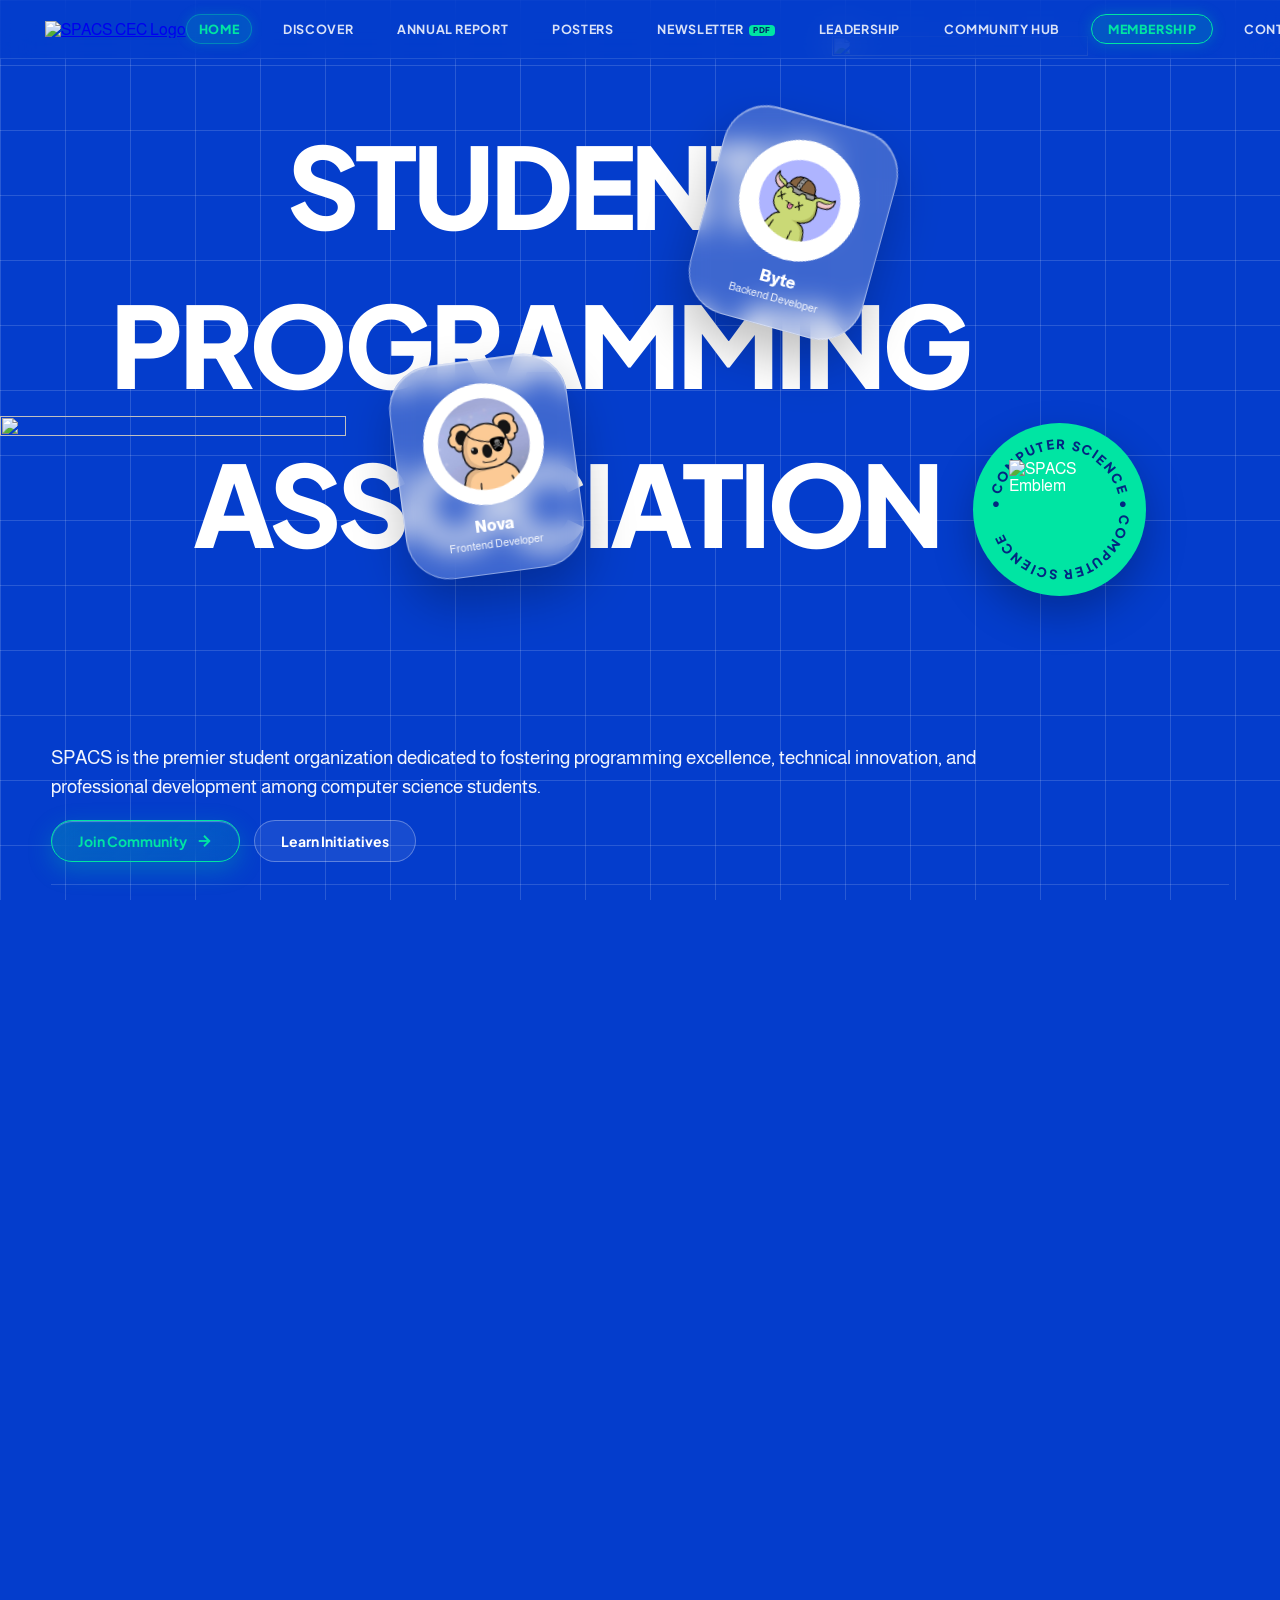
==== commit 96e3652f: "Initial commit" ====
--- a/index.html
+++ b/index.html
@@ -34,7 +34,7 @@
           title="Read Official SPACS Newsletters">NEWSLETTER</a>
         <a href="#nodal-officer" class="nav-link">LEADERSHIP</a>
         <a href="#excom" class="nav-link">COMMUNITY HUB</a>
-        <a href="#register" class="nav-link">MEMBERSHIP</a>
+        <a href="#register" class="nav-link nav-cta-link">MEMBERSHIP</a>
         <a href="#contact" class="nav-link">CONTACT</a>
       </nav>
     </header>
--- a/index.css
+++ b/index.css
@@ -31,7 +31,7 @@
 }
 
 section, main, footer {
-  scroll-margin-top: 75px;
+  scroll-margin-top: 85px;
 }
 
 .main-container {
@@ -59,61 +59,105 @@
   z-index: 1;
 }
 
-/* Header Navbar */
+/* Header Navbar - Fixed, Floating & Sticky on Scroll */
 .navbar {
-  position: sticky;
+  position: fixed;
   top: 0;
-  z-index: 100;
+  left: 0;
+  right: 0;
+  width: 100%;
+  z-index: 1000;
   display: flex;
   justify-content: space-between;
   align-items: center;
-  padding: 12px clamp(20px, 4vw, 70px);
-  width: 100%;
-  max-width: 1600px;
-  margin: 0 auto;
-  background: rgba(4, 61, 204, 0.88);
-  backdrop-filter: blur(16px);
-  -webkit-backdrop-filter: blur(16px);
-  border-bottom: 1px solid rgba(255, 255, 255, 0.1);
-  transition: all 0.3s ease;
+  padding: 14px clamp(20px, 3.5vw, 60px);
+  background: rgba(4, 61, 204, 0.72);
+  backdrop-filter: blur(18px);
+  -webkit-backdrop-filter: blur(18px);
+  border-bottom: 1px solid rgba(255, 255, 255, 0.12);
+  transition: all 0.35s cubic-bezier(0.16, 1, 0.3, 1);
+}
+
+/* Scrolled state: activates smoothly as user scrolls down */
+.navbar.scrolled {
+  padding: 9px clamp(20px, 3.5vw, 60px);
+  background: rgba(2, 30, 102, 0.88);
+  backdrop-filter: blur(24px);
+  -webkit-backdrop-filter: blur(24px);
+  border-bottom: 1.5px solid rgba(0, 229, 163, 0.35);
+  box-shadow: 0 10px 30px rgba(0, 0, 0, 0.45), 0 0 25px rgba(0, 229, 163, 0.12);
 }
 
 .logo-container {
   display: flex;
   align-items: center;
+  flex-shrink: 0;
 }
 
 .logo-img {
-  height: clamp(38px, 3vw, 48px);
+  height: clamp(38px, 2.8vw, 46px);
   width: auto;
   object-fit: contain;
+  transition: transform 0.3s cubic-bezier(0.16, 1, 0.3, 1), filter 0.3s ease;
+}
+
+.logo-container:hover .logo-img {
+  transform: scale(1.06);
+  filter: drop-shadow(0 0 12px rgba(0, 229, 163, 0.5));
 }
 
 .nav-menu {
   display: flex;
-  gap: clamp(20px, 2.5vw, 42px);
+  gap: clamp(10px, 1.4vw, 24px);
   align-items: center;
 }
 
 .nav-link {
-  color: var(--text-white);
+  color: rgba(255, 255, 255, 0.85);
   text-decoration: none;
-  font-size: clamp(14px, 1vw, 17px);
-  font-weight: 500;
-  font-family: var(--font-body);
-  letter-spacing: 0.04em;
-  transition: opacity 0.2s ease, transform 0.2s ease;
+  font-size: clamp(12.5px, 0.85vw, 14.5px);
+  font-weight: 700;
+  font-family: var(--font-display, 'Plus Jakarta Sans', sans-serif);
+  letter-spacing: 0.05em;
+  padding: 6px 12px;
+  border-radius: 20px;
+  transition: all 0.25s cubic-bezier(0.16, 1, 0.3, 1);
   white-space: nowrap;
+  position: relative;
+  border: 1px solid transparent;
 }
 
 .nav-link:hover {
-  opacity: 0.85;
+  color: #ffffff;
+  background: rgba(255, 255, 255, 0.1);
+  border-color: rgba(255, 255, 255, 0.18);
   transform: translateY(-1px);
 }
 
 .nav-link.active {
   font-weight: 800;
   color: var(--accent-green);
+  background: rgba(0, 229, 163, 0.14);
+  border-color: rgba(0, 229, 163, 0.35);
+  box-shadow: 0 0 12px rgba(0, 229, 163, 0.18);
+}
+
+/* Membership CTA Pill in Navbar */
+.nav-cta-link {
+  background: rgba(0, 229, 163, 0.15) !important;
+  border: 1.5px solid var(--accent-green) !important;
+  color: var(--accent-green) !important;
+  padding: 6px 16px !important;
+  border-radius: 20px !important;
+  font-weight: 800 !important;
+  box-shadow: 0 0 14px rgba(0, 229, 163, 0.25);
+}
+
+.nav-cta-link:hover {
+  background: var(--accent-green) !important;
+  color: #021e66 !important;
+  box-shadow: 0 0 22px rgba(0, 229, 163, 0.55) !important;
+  transform: translateY(-2px) scale(1.03) !important;
 }
 
 .nav-newsletter-link {
@@ -122,17 +166,17 @@
 
 .nav-newsletter-link::after {
   content: "PDF";
-  font-size: 8.5px;
+  font-size: 8px;
   font-weight: 800;
   background: var(--accent-green);
   color: #021e66;
-  padding: 1.5px 5px;
+  padding: 1px 4.5px;
   border-radius: 4px;
-  margin-left: 6px;
+  margin-left: 5px;
   vertical-align: middle;
   letter-spacing: 0.05em;
   display: inline-block;
-  line-height: 1;
+  line-height: 1.1;
 }
 
 /* Main Hero Stage */
@@ -146,8 +190,9 @@
   display: flex;
   align-items: center;
   justify-content: center;
-  min-height: clamp(520px, 72vh, 740px);
-  padding: 10px clamp(16px, 3vw, 40px);
+  min-height: clamp(540px, 75vh, 820px);
+  padding: 85px clamp(20px, 4vw, 70px) 20px clamp(20px, 4vw, 70px);
+  overflow: visible;
 }
 
 /* Display Typography Lines */
@@ -420,10 +465,18 @@
 /* Responsive Media Queries for Hero & Navbar */
 @media (max-width: 1200px) {
   .navbar {
-    padding: 12px 30px;
+    padding: 10px 24px;
+  }
+  .nav-menu {
+    gap: 8px;
+  }
+  .nav-link {
+    font-size: 12.5px;
+    padding: 5px 9px;
   }
   .hero-stage {
     min-height: clamp(480px, 65vh, 640px);
+    padding-top: 75px;
   }
   .hero-typography {
     min-height: clamp(460px, 62vh, 600px);
@@ -442,16 +495,35 @@
   .seal-badge { top: 60%; left: 74%; width: clamp(115px, 11vw, 180px); }
 }
 
-@media (max-width: 900px) {
+@media (max-width: 992px) {
   .navbar {
-    padding: 10px 20px;
+    padding: 8px 16px;
+  }
+  .navbar.scrolled {
+    padding: 7px 16px;
   }
   .nav-menu {
-    gap: 16px;
+    gap: 6px;
+    overflow-x: auto;
+    -webkit-overflow-scrolling: touch;
+    scrollbar-width: none;
+    max-width: calc(100% - 55px);
+    padding: 3px 0;
+  }
+  .nav-menu::-webkit-scrollbar {
+    display: none;
+  }
+  .nav-link {
+    font-size: 12px;
+    padding: 5px 10px;
+    border-radius: 14px;
+    background: rgba(255, 255, 255, 0.08);
+    border: 1px solid rgba(255, 255, 255, 0.16);
+    flex-shrink: 0;
   }
   .hero-stage {
     min-height: 480px;
-    padding: 10px 16px;
+    padding: 70px 16px 10px 16px;
   }
   .hero-typography {
     min-height: 460px;
@@ -472,30 +544,23 @@
 
 @media (max-width: 600px) {
   .navbar {
-    padding: 10px 14px;
-    gap: 10px;
+    padding: 8px 12px;
+    gap: 8px;
+  }
+  .navbar.scrolled {
+    padding: 6px 12px;
   }
   .logo-img {
-    height: 34px;
+    height: 32px;
   }
   .nav-menu {
-    gap: 6px;
-    overflow-x: auto;
-    -webkit-overflow-scrolling: touch;
-    scrollbar-width: none;
-    max-width: calc(100% - 65px);
-    padding: 2px 0;
-  }
-  .nav-menu::-webkit-scrollbar {
-    display: none;
+    gap: 5px;
+    max-width: calc(100% - 46px);
   }
   .nav-link {
     font-size: 11px;
-    padding: 5px 10px;
-    border-radius: 14px;
-    background: rgba(255, 255, 255, 0.08);
-    border: 1px solid rgba(255, 255, 255, 0.16);
-    flex-shrink: 0;
+    padding: 4px 8px;
+    border-radius: 12px;
   }
   .nav-link.active {
     background: var(--accent-green);
@@ -505,7 +570,7 @@
   }
   .hero-stage {
     min-height: 440px;
-    padding: 8px 10px;
+    padding: 65px 10px 8px 10px;
   }
   .hero-typography {
     min-height: 420px;
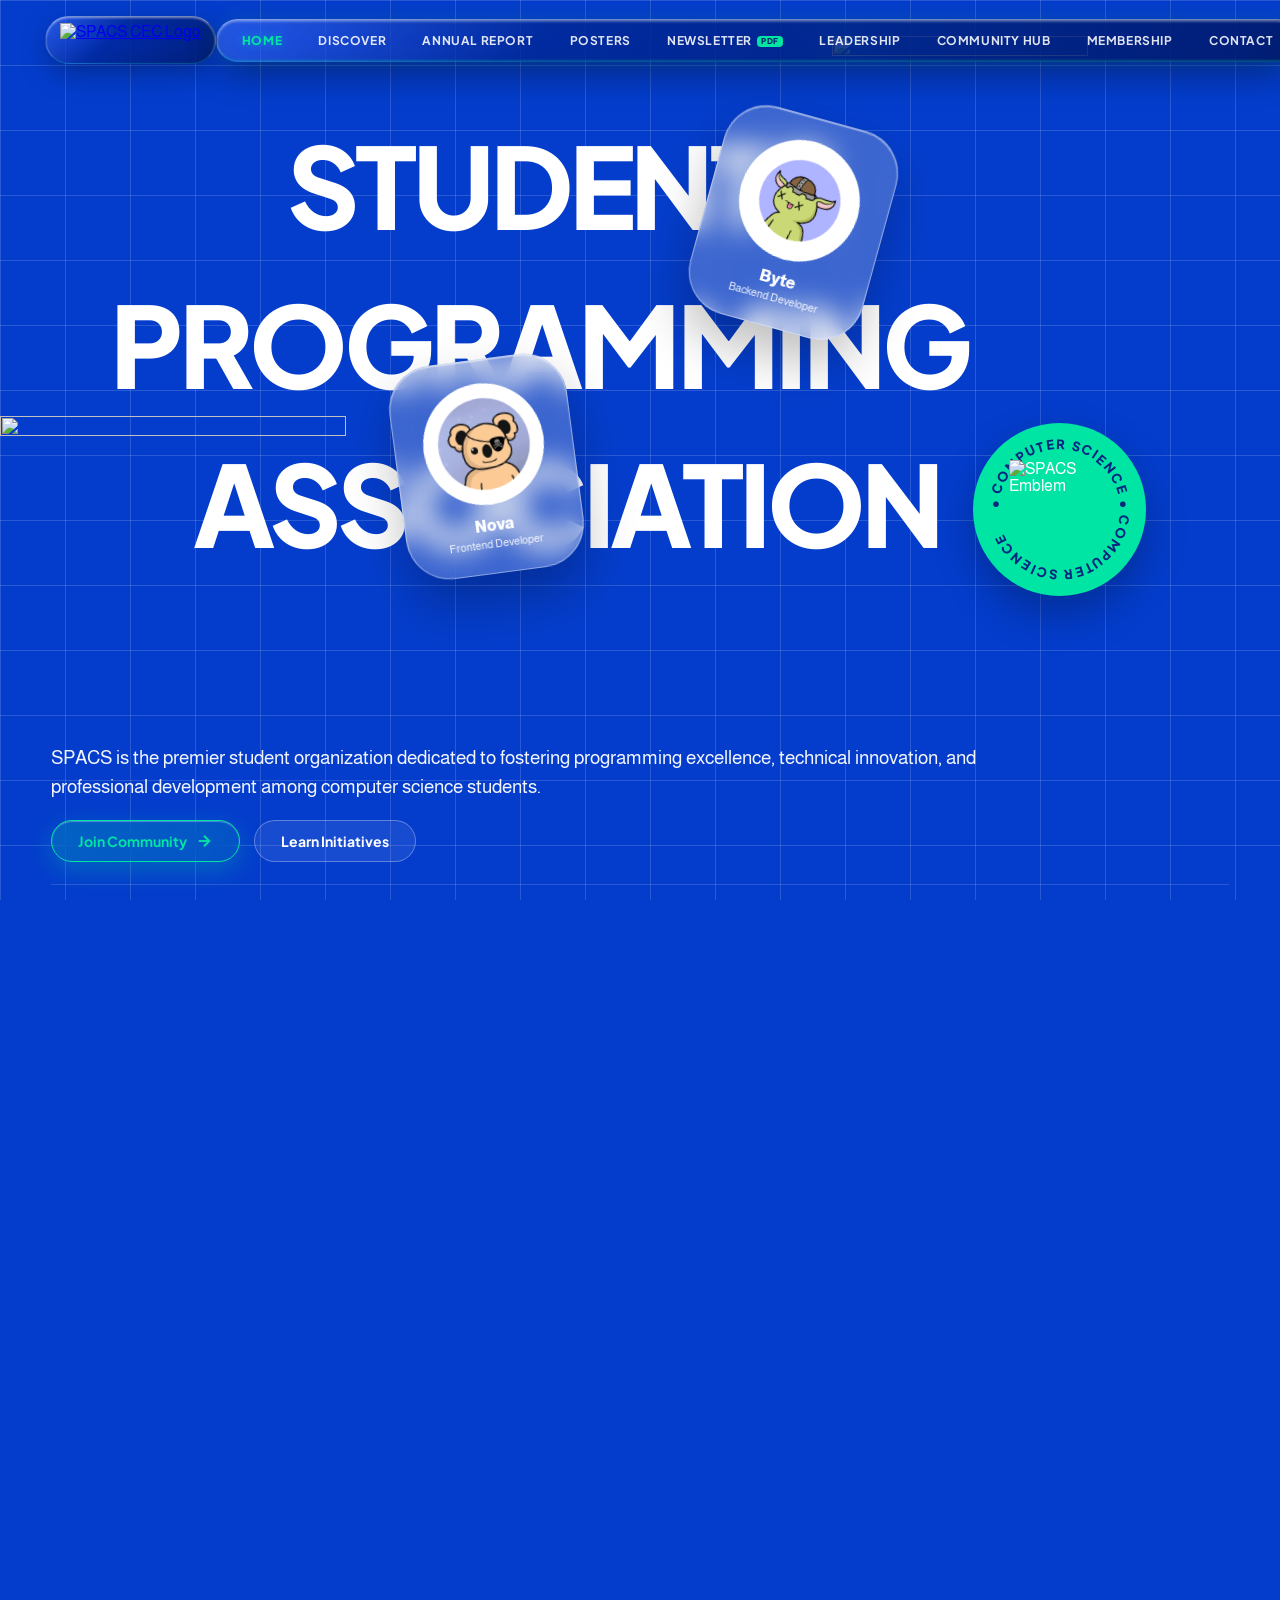
==== commit 344dff43: "Initial commit" ====
--- a/index.html
+++ b/index.html
@@ -34,7 +34,7 @@
           title="Read Official SPACS Newsletters">NEWSLETTER</a>
         <a href="#nodal-officer" class="nav-link">LEADERSHIP</a>
         <a href="#excom" class="nav-link">COMMUNITY HUB</a>
-        <a href="#register" class="nav-link nav-cta-link">MEMBERSHIP</a>
+        <a href="#register" class="nav-link">MEMBERSHIP</a>
         <a href="#contact" class="nav-link">CONTACT</a>
       </nav>
     </header>
--- a/index.css
+++ b/index.css
@@ -59,7 +59,7 @@
   z-index: 1;
 }
 
-/* Header Navbar - Fixed, Floating & Sticky on Scroll */
+/* Header Navbar - Fully Transparent Backdrop with Floating Waterdrop Capsule */
 .navbar {
   position: fixed;
   top: 0;
@@ -70,57 +70,102 @@
   display: flex;
   justify-content: space-between;
   align-items: center;
-  padding: 14px clamp(20px, 3.5vw, 60px);
-  background: rgba(4, 61, 204, 0.72);
-  backdrop-filter: blur(18px);
-  -webkit-backdrop-filter: blur(18px);
-  border-bottom: 1px solid rgba(255, 255, 255, 0.12);
-  transition: all 0.35s cubic-bezier(0.16, 1, 0.3, 1);
-}
-
-/* Scrolled state: activates smoothly as user scrolls down */
+  padding: 16px clamp(16px, 3.5vw, 60px);
+  background: transparent !important;
+  backdrop-filter: none !important;
+  -webkit-backdrop-filter: none !important;
+  border: none !important;
+  box-shadow: none !important;
+  pointer-events: none; /* Allows clicks outside the floating capsules to pass through */
+  transition: padding 0.35s cubic-bezier(0.16, 1, 0.3, 1);
+}
+
+/* Scrolled state: remains completely transparent while floating capsules adapt */
 .navbar.scrolled {
-  padding: 9px clamp(20px, 3.5vw, 60px);
-  background: rgba(2, 30, 102, 0.88);
-  backdrop-filter: blur(24px);
-  -webkit-backdrop-filter: blur(24px);
-  border-bottom: 1.5px solid rgba(0, 229, 163, 0.35);
-  box-shadow: 0 10px 30px rgba(0, 0, 0, 0.45), 0 0 25px rgba(0, 229, 163, 0.12);
+  padding: 10px clamp(16px, 3.5vw, 60px);
+  background: transparent !important;
+  backdrop-filter: none !important;
+  -webkit-backdrop-filter: none !important;
+  border: none !important;
+  box-shadow: none !important;
 }
 
 .logo-container {
   display: flex;
   align-items: center;
   flex-shrink: 0;
+  pointer-events: auto; /* Re-enable clicks */
+}
+
+.logo-container a {
+  display: inline-flex;
+  align-items: center;
+  justify-content: center;
+  padding: 6px 14px;
+  border-radius: 9999px;
+  background: linear-gradient(135deg, rgba(255, 255, 255, 0.15) 0%, rgba(2, 26, 96, 0.52) 40%, rgba(1, 16, 68, 0.68) 100%);
+  backdrop-filter: blur(20px) saturate(180%);
+  -webkit-backdrop-filter: blur(20px) saturate(180%);
+  border: 1px solid rgba(255, 255, 255, 0.22);
+  border-top: 1.5px solid rgba(255, 255, 255, 0.45);
+  border-bottom: 1px solid rgba(0, 229, 163, 0.22);
+  box-shadow: 0 10px 30px -4px rgba(0, 0, 0, 0.35), inset 0 1.2px 2px rgba(255, 255, 255, 0.4);
+  transition: all 0.3s cubic-bezier(0.16, 1, 0.3, 1);
+}
+
+.logo-container a:hover {
+  transform: scale(1.05) translateY(-1px);
+  border-color: rgba(0, 229, 163, 0.45);
+  box-shadow: 0 14px 34px -4px rgba(0, 0, 0, 0.45), 0 0 20px rgba(0, 229, 163, 0.25), inset 0 1.5px 2px rgba(255, 255, 255, 0.5);
 }
 
 .logo-img {
-  height: clamp(38px, 2.8vw, 46px);
+  height: clamp(34px, 2.6vw, 42px);
   width: auto;
   object-fit: contain;
   transition: transform 0.3s cubic-bezier(0.16, 1, 0.3, 1), filter 0.3s ease;
 }
 
 .logo-container:hover .logo-img {
-  transform: scale(1.06);
-  filter: drop-shadow(0 0 12px rgba(0, 229, 163, 0.5));
-}
-
+  filter: drop-shadow(0 0 10px rgba(0, 229, 163, 0.5));
+}
+
+/* Floating Translucent Waterdrop Curved Box containing all nav functions */
 .nav-menu {
-  display: flex;
-  gap: clamp(10px, 1.4vw, 24px);
-  align-items: center;
+  display: inline-flex;
+  align-items: center;
+  gap: clamp(4px, 0.8vw, 12px);
+  padding: 6px 12px;
+  border-radius: 9999px; /* Waterdrop curved edges */
+  background: linear-gradient(135deg, rgba(255, 255, 255, 0.14) 0%, rgba(2, 28, 98, 0.55) 30%, rgba(1, 16, 68, 0.7) 100%);
+  backdrop-filter: blur(24px) saturate(190%);
+  -webkit-backdrop-filter: blur(24px) saturate(190%);
+  border: 1px solid rgba(255, 255, 255, 0.22);
+  border-top: 1.5px solid rgba(255, 255, 255, 0.45);
+  border-bottom: 1.2px solid rgba(0, 229, 163, 0.25);
+  box-shadow: 0 14px 36px -6px rgba(0, 0, 0, 0.45), 0 0 20px rgba(0, 229, 163, 0.12), inset 0 1.5px 2.5px rgba(255, 255, 255, 0.4), inset 0 -1.2px 2px rgba(0, 229, 163, 0.18);
+  pointer-events: auto; /* Re-enable clicks */
+  transition: all 0.35s cubic-bezier(0.16, 1, 0.3, 1);
+}
+
+/* Scrolled state for the waterdrop box */
+.navbar.scrolled .nav-menu {
+  background: linear-gradient(135deg, rgba(255, 255, 255, 0.18) 0%, rgba(1, 18, 68, 0.78) 35%, rgba(1, 12, 50, 0.88) 100%);
+  border-color: rgba(0, 229, 163, 0.35);
+  border-top-color: rgba(255, 255, 255, 0.5);
+  box-shadow: 0 18px 42px -4px rgba(0, 0, 0, 0.55), 0 0 26px rgba(0, 229, 163, 0.24), inset 0 1.5px 2px rgba(255, 255, 255, 0.5), inset 0 -1.5px 2px rgba(0, 229, 163, 0.25);
+  transform: translateY(-1px);
 }
 
 .nav-link {
-  color: rgba(255, 255, 255, 0.85);
+  color: rgba(255, 255, 255, 0.88);
   text-decoration: none;
-  font-size: clamp(12.5px, 0.85vw, 14.5px);
+  font-size: clamp(12px, 0.82vw, 14px);
   font-weight: 700;
   font-family: var(--font-display, 'Plus Jakarta Sans', sans-serif);
   letter-spacing: 0.05em;
   padding: 6px 12px;
-  border-radius: 20px;
+  border-radius: 9999px;
   transition: all 0.25s cubic-bezier(0.16, 1, 0.3, 1);
   white-space: nowrap;
   position: relative;
@@ -129,35 +174,32 @@
 
 .nav-link:hover {
   color: #ffffff;
-  background: rgba(255, 255, 255, 0.1);
-  border-color: rgba(255, 255, 255, 0.18);
+  background: rgba(255, 255, 255, 0.14);
+  border-color: rgba(255, 255, 255, 0.25);
+  box-shadow: inset 0 1px 1px rgba(255, 255, 255, 0.3);
   transform: translateY(-1px);
 }
 
 .nav-link.active {
   font-weight: 800;
   color: var(--accent-green);
-  background: rgba(0, 229, 163, 0.14);
-  border-color: rgba(0, 229, 163, 0.35);
-  box-shadow: 0 0 12px rgba(0, 229, 163, 0.18);
-}
-
-/* Membership CTA Pill in Navbar */
+  background: transparent;
+  border-color: transparent;
+  box-shadow: none;
+  text-shadow: 0 0 10px rgba(0, 229, 163, 0.45);
+}
+
+/* Membership CTA link - seamless, no extra box */
 .nav-cta-link {
-  background: rgba(0, 229, 163, 0.15) !important;
-  border: 1.5px solid var(--accent-green) !important;
-  color: var(--accent-green) !important;
-  padding: 6px 16px !important;
-  border-radius: 20px !important;
-  font-weight: 800 !important;
-  box-shadow: 0 0 14px rgba(0, 229, 163, 0.25);
+  background: transparent !important;
+  border: 1px solid transparent !important;
+  box-shadow: none !important;
 }
 
 .nav-cta-link:hover {
-  background: var(--accent-green) !important;
-  color: #021e66 !important;
-  box-shadow: 0 0 22px rgba(0, 229, 163, 0.55) !important;
-  transform: translateY(-2px) scale(1.03) !important;
+  background: rgba(255, 255, 255, 0.14) !important;
+  color: #ffffff !important;
+  box-shadow: none !important;
 }
 
 .nav-newsletter-link {
@@ -465,13 +507,17 @@
 /* Responsive Media Queries for Hero & Navbar */
 @media (max-width: 1200px) {
   .navbar {
-    padding: 10px 24px;
+    padding: 12px 20px;
+  }
+  .navbar.scrolled {
+    padding: 8px 20px;
   }
   .nav-menu {
-    gap: 8px;
+    gap: 6px;
+    padding: 5px 10px;
   }
   .nav-link {
-    font-size: 12.5px;
+    font-size: 12px;
     padding: 5px 9px;
   }
   .hero-stage {
@@ -497,26 +543,28 @@
 
 @media (max-width: 992px) {
   .navbar {
-    padding: 8px 16px;
+    padding: 8px 14px;
   }
   .navbar.scrolled {
-    padding: 7px 16px;
+    padding: 6px 14px;
   }
   .nav-menu {
-    gap: 6px;
+    gap: 5px;
     overflow-x: auto;
     -webkit-overflow-scrolling: touch;
     scrollbar-width: none;
-    max-width: calc(100% - 55px);
-    padding: 3px 0;
+    max-width: calc(100% - 62px);
+    padding: 4px 8px;
+    border-radius: 9999px;
+    flex-wrap: nowrap;
   }
   .nav-menu::-webkit-scrollbar {
     display: none;
   }
   .nav-link {
-    font-size: 12px;
-    padding: 5px 10px;
-    border-radius: 14px;
+    font-size: 11.5px;
+    padding: 4px 8px;
+    border-radius: 9999px;
     background: rgba(255, 255, 255, 0.08);
     border: 1px solid rgba(255, 255, 255, 0.16);
     flex-shrink: 0;
@@ -544,29 +592,34 @@
 
 @media (max-width: 600px) {
   .navbar {
-    padding: 8px 12px;
-    gap: 8px;
+    padding: 6px 10px;
+    gap: 6px;
   }
   .navbar.scrolled {
-    padding: 6px 12px;
+    padding: 5px 10px;
+  }
+  .logo-container a {
+    padding: 4px 8px;
   }
   .logo-img {
-    height: 32px;
+    height: 28px;
   }
   .nav-menu {
-    gap: 5px;
-    max-width: calc(100% - 46px);
+    gap: 4px;
+    max-width: calc(100% - 48px);
+    padding: 3px 6px;
   }
   .nav-link {
-    font-size: 11px;
-    padding: 4px 8px;
-    border-radius: 12px;
+    font-size: 10.5px;
+    padding: 3px 7px;
+    border-radius: 9999px;
   }
   .nav-link.active {
-    background: var(--accent-green);
-    color: #02237d;
-    border-color: var(--accent-green);
+    background: transparent;
+    color: var(--accent-green);
+    border-color: transparent;
     font-weight: 800;
+    box-shadow: none;
   }
   .hero-stage {
     min-height: 440px;
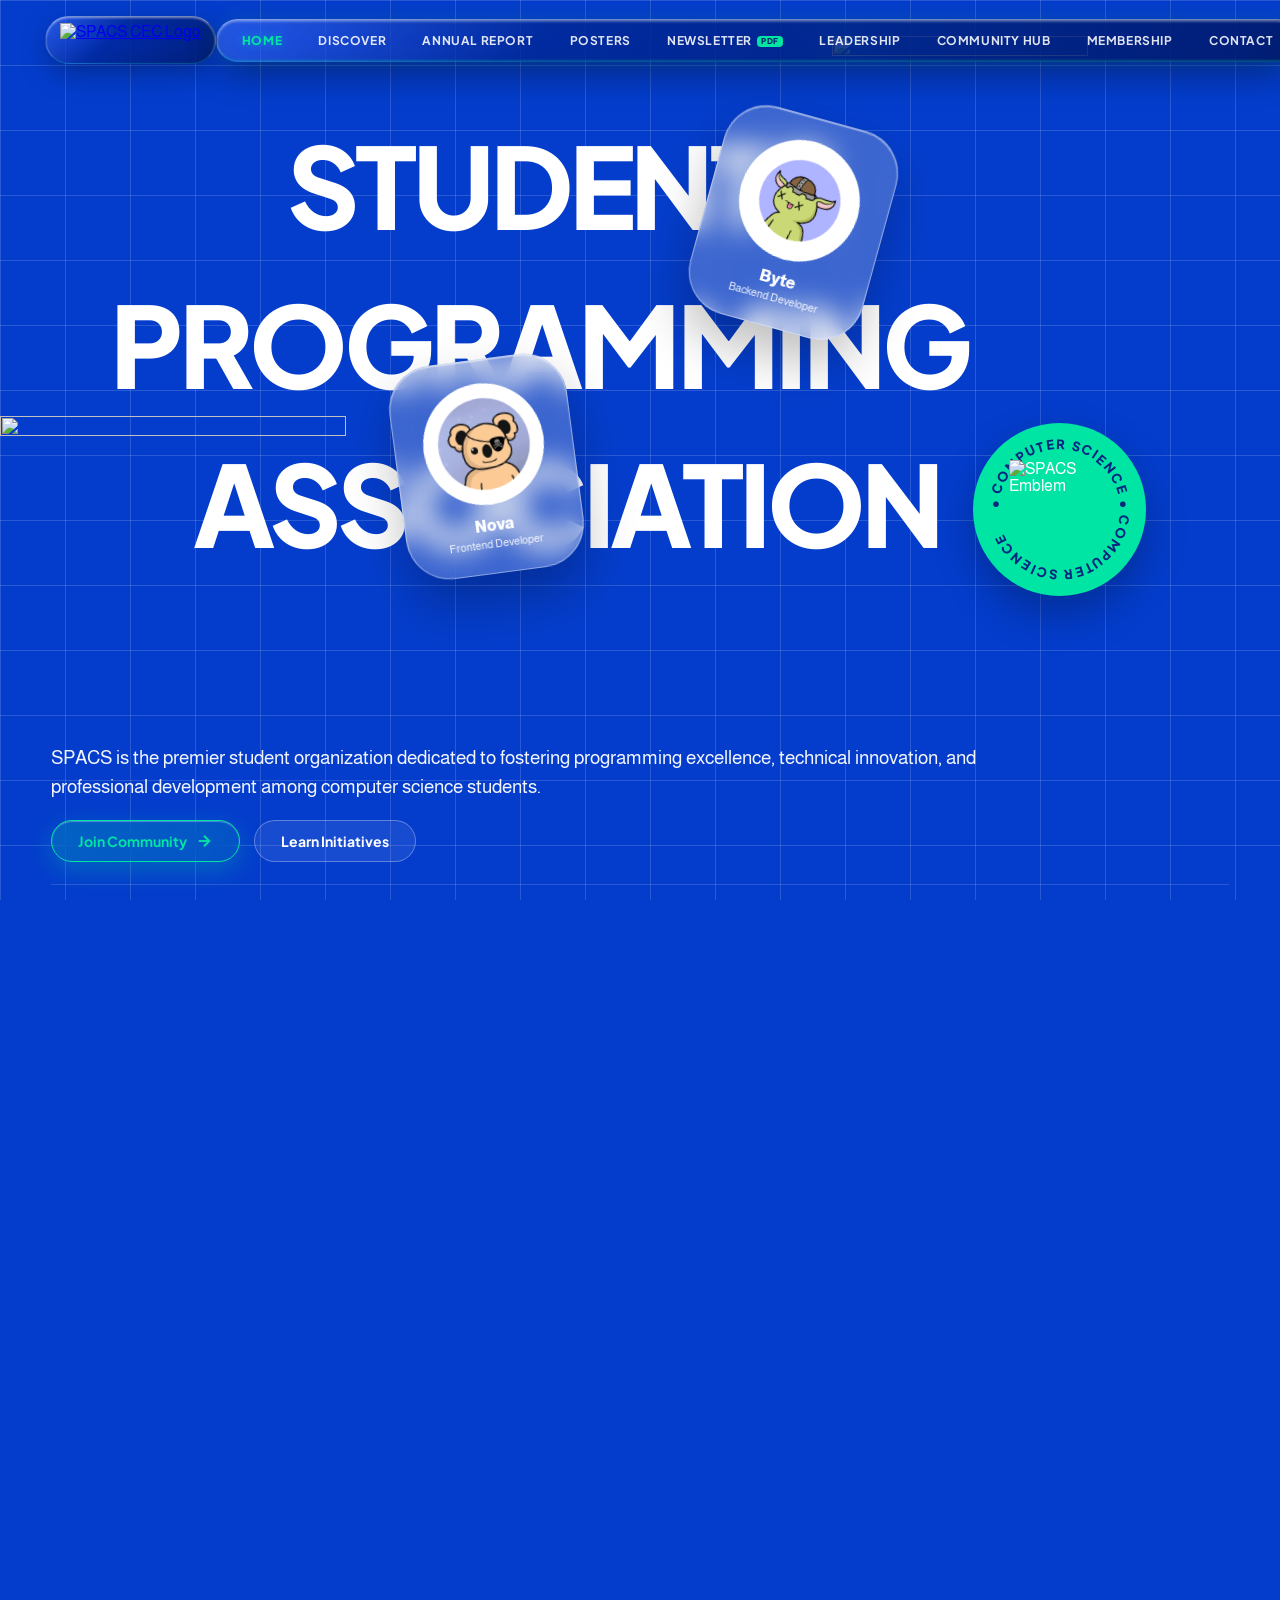
==== commit 20eaf209: "Initial commit" ====
--- a/index.html
+++ b/index.html
@@ -21,11 +21,19 @@
     <!-- Navigation Header -->
     <header class="navbar">
       <div class="logo-container">
-        <a href="#home">
+        <a href="#home" title="SPACS CEC Home">
           <img src="https://static.codia.ai/image/2026-07-22/8J4467mmFe.png" alt="SPACS CEC Logo" class="logo-img" />
         </a>
       </div>
-      <nav class="nav-menu">
+
+      <!-- Mobile Menu Toggle Button (Translucent Waterdrop Capsule with 3 Lines) -->
+      <button class="mobile-menu-btn" id="mobileMenuBtn" aria-label="Toggle Navigation Menu" aria-expanded="false">
+        <span class="hamburger-bar"></span>
+        <span class="hamburger-bar"></span>
+        <span class="hamburger-bar"></span>
+      </button>
+
+      <nav class="nav-menu" id="navMenu">
         <a href="#home" class="nav-link active">HOME</a>
         <a href="#our-story" class="nav-link">DISCOVER</a>
         <a href="#annual-report" class="nav-link">ANNUAL REPORT</a>
@@ -37,6 +45,9 @@
         <a href="#register" class="nav-link">MEMBERSHIP</a>
         <a href="#contact" class="nav-link">CONTACT</a>
       </nav>
+
+      <!-- Mobile Menu Backdrop Overlay -->
+      <div class="mobile-menu-backdrop" id="mobileMenuBackdrop"></div>
     </header>
 
     <!-- Main Hero Stage -->
@@ -411,10 +422,8 @@
           <!-- Partner 1: IEEE Student Branch -->
           <div class="glass-container partner-card">
             <div class="partner-logo-box">
-              <svg viewBox="0 0 24 24" width="36" height="36" fill="none" stroke="currentColor" stroke-width="2"
-                stroke-linecap="round" stroke-linejoin="round">
-                <path d="M12 2L2 7l10 5 10-5-10-5zM2 17l10 5 10-5M2 12l10 5 10-5" />
-              </svg>
+              <img src="Picsart_26-11-19_01-00-50-690.png" alt="IEEE CEC Logo" class="partner-logo-img"
+                loading="lazy" />
             </div>
             <h3 class="partner-title">IEEE CEC</h3>
             <span class="partner-subtitle">IEEE STUDENT BRANCH</span>
@@ -425,11 +434,8 @@
           <!-- Partner 2: IEDC -->
           <div class="glass-container partner-card">
             <div class="partner-logo-box">
-              <svg viewBox="0 0 24 24" width="36" height="36" fill="none" stroke="currentColor" stroke-width="2"
-                stroke-linecap="round" stroke-linejoin="round">
-                <path
-                  d="M8.5 14.5A2.5 2.5 0 0 0 11 12c0-1.38-.5-2-1-3-1.072-2.143-.224-4.054 2-6 .5 2.5 2 4.9 4 6.5 2 1.6 3 3.5 3 5.5a7 7 0 1 1-14 0c0-1.153.433-2.294 1-3a2.5 2.5 0 0 0 2.5 2.5z" />
-              </svg>
+              <img src="Picsart_26-11-19_01-00-22-226.png" alt="IEDC CEC Logo" class="partner-logo-img"
+                loading="lazy" />
             </div>
             <h3 class="partner-title">IEDC</h3>
             <span class="partner-subtitle">INNOVATION & ENTREPRENEURSHIP DEVELOPMENT CELL</span>
@@ -440,11 +446,7 @@
           <!-- Partner 3: Training & Placement Cell -->
           <div class="glass-container partner-card">
             <div class="partner-logo-box">
-              <svg viewBox="0 0 24 24" width="36" height="36" fill="none" stroke="currentColor" stroke-width="2"
-                stroke-linecap="round" stroke-linejoin="round">
-                <path d="M22 10v6M2 10l10-5 10 5-10 5z" />
-                <path d="M6 12v5c3 3 9 3 12 0v-5" />
-              </svg>
+              <img src="Picsart_26-11-19_01-01-24-331.png" alt="TPC CEC Logo" class="partner-logo-img" loading="lazy" />
             </div>
             <h3 class="partner-title">TPC CEC</h3>
             <span class="partner-subtitle">TRAINING & PLACEMENT CELL</span>
--- a/index.css
+++ b/index.css
@@ -157,6 +157,15 @@
   transform: translateY(-1px);
 }
 
+/* Mobile Menu Button - Hidden on Desktop (> 768px) */
+.mobile-menu-btn {
+  display: none;
+}
+
+.mobile-menu-backdrop {
+  display: none;
+}
+
 .nav-link {
   color: rgba(255, 255, 255, 0.88);
   text-decoration: none;
@@ -543,13 +552,13 @@
 
 @media (max-width: 992px) {
   .navbar {
-    padding: 8px 14px;
+    padding: 10px 16px;
   }
   .navbar.scrolled {
-    padding: 6px 14px;
+    padding: 8px 16px;
   }
   .nav-menu {
-    gap: 5px;
+    gap: 0.5rem;
     overflow-x: auto;
     -webkit-overflow-scrolling: touch;
     scrollbar-width: none;
@@ -565,8 +574,6 @@
     font-size: 11.5px;
     padding: 4px 8px;
     border-radius: 9999px;
-    background: rgba(255, 255, 255, 0.08);
-    border: 1px solid rgba(255, 255, 255, 0.16);
     flex-shrink: 0;
   }
   .hero-stage {
@@ -579,110 +586,398 @@
   .text-line {
     font-size: clamp(2rem, 7.2vw, 4.2rem);
   }
-  .line-1 { top: 12%; left: 16%; }
+  .line-1 { top: 10%; left: 18%; }
   .line-2 { top: 35%; left: 4%; }
-  .line-3 { top: 58%; left: 8%; }
-  .doodle-hashtag { top: 4%; left: 4%; width: clamp(80px, 13vw, 140px); }
-  .doodle-loop { top: 8%; left: 62%; width: clamp(90px, 15vw, 170px); }
-  .doodle-arrow { top: 58%; left: -2%; width: clamp(110px, 20vw, 220px); }
+  .line-3 { top: 60%; left: 10%; }
+  .doodle-hashtag { top: 3%; left: 4%; width: clamp(70px, 12vw, 130px); }
+  .doodle-loop { top: 8%; left: 62%; width: clamp(80px, 14vw, 160px); }
+  .doodle-arrow { top: 58%; left: -2%; width: clamp(100px, 18vw, 200px); }
   .card-byte { top: 15%; left: 56%; width: clamp(110px, 14vw, 160px); }
-  .card-nova { top: 52%; left: 26%; width: clamp(110px, 14vw, 160px); }
+  .card-nova { top: 50%; left: 28%; width: clamp(110px, 14vw, 160px); }
   .seal-badge { top: 60%; left: 72%; width: clamp(95px, 13vw, 145px); }
 }
 
-@media (max-width: 600px) {
+/* Phone & Mobile Viewport: Strict Orientation Parity */
+@media (max-width: 768px) {
+  /* 1. Header & Navigation Bar (Logo Left, Translucent Waterdrop Menu Key Right) */
   .navbar {
-    padding: 6px 10px;
-    gap: 6px;
-  }
+    padding: 12px 16px !important;
+    display: flex !important;
+    justify-content: space-between !important;
+    align-items: center !important;
+    background: transparent !important;
+    border: none !important;
+    position: fixed !important;
+    top: 0 !important;
+    left: 0 !important;
+    right: 0 !important;
+    width: 100% !important;
+    z-index: 1000 !important;
+    pointer-events: none !important;
+  }
+
   .navbar.scrolled {
-    padding: 5px 10px;
-  }
+    padding: 9px 16px !important;
+    background: transparent !important;
+    border: none !important;
+  }
+
+  .logo-container {
+    display: flex !important;
+    align-items: center !important;
+    flex-shrink: 0 !important;
+    pointer-events: auto !important;
+  }
+
   .logo-container a {
-    padding: 4px 8px;
-  }
+    padding: 4px 10px !important;
+  }
+
   .logo-img {
-    height: 28px;
-  }
+    height: 28px !important;
+    width: auto !important;
+  }
+
+  /* Translucent Waterdrop Curved Edges Menu Key at Top-Right Corner */
+  .mobile-menu-btn {
+    display: flex !important;
+    flex-direction: column !important;
+    justify-content: center !important;
+    align-items: center !important;
+    gap: 4.5px !important;
+    width: 42px !important;
+    height: 42px !important;
+    padding: 0 !important;
+    border-radius: 9999px !important; /* Waterdrop curved edges */
+    background: linear-gradient(135deg, rgba(255, 255, 255, 0.16) 0%, rgba(2, 26, 96, 0.58) 40%, rgba(1, 16, 68, 0.75) 100%) !important;
+    backdrop-filter: blur(20px) saturate(180%) !important;
+    -webkit-backdrop-filter: blur(20px) saturate(180%) !important;
+    border: 1px solid rgba(255, 255, 255, 0.24) !important;
+    border-top: 1.5px solid rgba(255, 255, 255, 0.48) !important;
+    border-bottom: 1px solid rgba(0, 229, 163, 0.25) !important;
+    box-shadow: 0 10px 30px -4px rgba(0, 0, 0, 0.4), inset 0 1.2px 2px rgba(255, 255, 255, 0.4) !important;
+    cursor: pointer !important;
+    pointer-events: auto !important;
+    transition: all 0.3s cubic-bezier(0.16, 1, 0.3, 1) !important;
+    z-index: 1002 !important;
+    margin-left: auto !important;
+  }
+
+  .mobile-menu-btn:hover,
+  .mobile-menu-btn:active {
+    transform: scale(1.05) translateY(-1px) !important;
+    border-color: rgba(0, 229, 163, 0.5) !important;
+    box-shadow: 0 14px 34px -4px rgba(0, 0, 0, 0.45), 0 0 18px rgba(0, 229, 163, 0.3), inset 0 1.5px 2px rgba(255, 255, 255, 0.5) !important;
+  }
+
+  /* 3 Horizontal Lines */
+  .hamburger-bar {
+    display: block !important;
+    width: 19px !important;
+    height: 2px !important;
+    background: #ffffff !important;
+    border-radius: 2px !important;
+    transition: transform 0.3s ease, opacity 0.2s ease, background-color 0.25s ease !important;
+    transform-origin: center !important;
+  }
+
+  /* Transform into 'X' when open */
+  .mobile-menu-btn.active .hamburger-bar:nth-child(1) {
+    transform: translateY(6.5px) rotate(45deg) !important;
+    background: var(--accent-green) !important;
+  }
+
+  .mobile-menu-btn.active .hamburger-bar:nth-child(2) {
+    opacity: 0 !important;
+    transform: scaleX(0) !important;
+  }
+
+  .mobile-menu-btn.active .hamburger-bar:nth-child(3) {
+    transform: translateY(-6.5px) rotate(-45deg) !important;
+    background: var(--accent-green) !important;
+  }
+
+  .mobile-menu-btn.active {
+    border-color: var(--accent-green) !important;
+    box-shadow: 0 0 20px rgba(0, 229, 163, 0.4), inset 0 1.2px 2px rgba(255, 255, 255, 0.45) !important;
+  }
+
+  /* Navigation Menu Container - Collapsed by Default on Mobile */
   .nav-menu {
-    gap: 4px;
-    max-width: calc(100% - 48px);
-    padding: 3px 6px;
-  }
-  .nav-link {
-    font-size: 10.5px;
-    padding: 3px 7px;
-    border-radius: 9999px;
-  }
-  .nav-link.active {
-    background: transparent;
-    color: var(--accent-green);
-    border-color: transparent;
-    font-weight: 800;
-    box-shadow: none;
-  }
+    display: none !important;
+  }
+
+  /* Opened Mobile Menu - Translucent Waterdrop Dropdown Capsule */
+  .nav-menu.open {
+    display: flex !important;
+    flex-direction: column !important;
+    position: fixed !important;
+    top: 66px !important;
+    right: 14px !important;
+    width: min(290px, calc(100vw - 28px)) !important;
+    max-height: calc(100vh - 82px) !important;
+    overflow-y: auto !important;
+    padding: 14px 12px !important;
+    border-radius: 22px !important; /* Waterdrop curved edges */
+    background: linear-gradient(135deg, rgba(255, 255, 255, 0.16) 0%, rgba(2, 22, 82, 0.92) 35%, rgba(1, 14, 56, 0.97) 100%) !important;
+    backdrop-filter: blur(28px) saturate(200%) !important;
+    -webkit-backdrop-filter: blur(28px) saturate(200%) !important;
+    border: 1px solid rgba(255, 255, 255, 0.22) !important;
+    border-top: 1.5px solid rgba(255, 255, 255, 0.48) !important;
+    border-bottom: 1.5px solid rgba(0, 229, 163, 0.35) !important;
+    box-shadow: 0 20px 50px rgba(0, 0, 0, 0.7), 0 0 30px rgba(0, 229, 163, 0.2), inset 0 1.5px 2px rgba(255, 255, 255, 0.45) !important;
+    gap: 5px !important;
+    z-index: 1001 !important;
+    pointer-events: auto !important;
+    animation: waterdropDropdown 0.26s cubic-bezier(0.16, 1, 0.3, 1) forwards !important;
+  }
+
+  @keyframes waterdropDropdown {
+    0% {
+      opacity: 0;
+      transform: translateY(-10px) scale(0.96);
+    }
+    100% {
+      opacity: 1;
+      transform: translateY(0) scale(1);
+    }
+  }
+
+  .nav-menu.open .nav-link {
+    font-size: 13px !important;
+    font-weight: 700 !important;
+    padding: 9px 14px !important;
+    width: 100% !important;
+    border-radius: 12px !important;
+    display: flex !important;
+    align-items: center !important;
+    justify-content: flex-start !important;
+    background: rgba(255, 255, 255, 0.05) !important;
+    border: 1px solid rgba(255, 255, 255, 0.08) !important;
+    color: rgba(255, 255, 255, 0.92) !important;
+    transition: all 0.2s ease !important;
+  }
+
+  .nav-menu.open .nav-link:hover,
+  .nav-menu.open .nav-link:active {
+    background: rgba(0, 229, 163, 0.16) !important;
+    color: var(--accent-green) !important;
+    border-color: rgba(0, 229, 163, 0.35) !important;
+    transform: translateX(3px) !important;
+  }
+
+  .nav-menu.open .nav-link.active {
+    color: var(--accent-green) !important;
+    font-weight: 800 !important;
+    background: rgba(0, 229, 163, 0.14) !important;
+    border-color: rgba(0, 229, 163, 0.35) !important;
+    text-shadow: 0 0 10px rgba(0, 229, 163, 0.4) !important;
+  }
+
+  .mobile-menu-backdrop {
+    display: none;
+    position: fixed !important;
+    inset: 0 !important;
+    background: rgba(0, 0, 0, 0.45) !important;
+    backdrop-filter: blur(4px) !important;
+    -webkit-backdrop-filter: blur(4px) !important;
+    z-index: 1000 !important;
+    pointer-events: auto !important;
+  }
+
+  .mobile-menu-backdrop.active {
+    display: block !important;
+  }
+
+  /* 2. Hero Section: Exact Desktop Spatial Positions & Proportional Scaling */
   .hero-stage {
-    min-height: 440px;
-    padding: 65px 10px 8px 10px;
-  }
+    min-height: clamp(390px, 62vh, 520px) !important;
+    padding: 68px 12px 10px 12px !important;
+  }
+
   .hero-typography {
-    min-height: 420px;
-  }
+    min-height: clamp(370px, 58vh, 490px) !important;
+    position: relative !important;
+    width: 100% !important;
+  }
+
   .text-line {
-    font-size: clamp(1.65rem, 7.2vw, 2.5rem);
-    letter-spacing: -0.03em;
-  }
-  .line-1 { top: 10%; left: 4%; }
-  .line-2 { top: 29%; left: 4%; }
-  .line-3 { top: 48%; left: 4%; }
-  .doodle-hashtag { top: 2%; left: 2%; width: 55px; opacity: 0.65; }
-  .doodle-loop { top: 25%; right: 2%; left: auto; width: 65px; opacity: 0.55; }
-  .doodle-arrow { top: 52%; left: 40%; width: 85px; opacity: 0.55; }
+    font-size: clamp(1.75rem, 8.5vw, 4.5rem) !important;
+    letter-spacing: -0.035em !important;
+    line-height: 0.92 !important;
+  }
+
+  /* Keep exact relative spatial coordinates matching desktop */
+  .line-1 {
+    top: 9% !important;
+    left: 17% !important;
+    right: auto !important;
+  }
+
+  .line-2 {
+    top: 35% !important;
+    left: 4% !important;
+    right: auto !important;
+  }
+
+  .line-3 {
+    top: 61% !important;
+    left: 9% !important;
+    right: auto !important;
+  }
+
+  .doodle-hashtag {
+    top: 3% !important;
+    left: 4% !important;
+    width: clamp(50px, 12vw, 75px) !important;
+    opacity: 0.6 !important;
+  }
+
+  .doodle-loop {
+    top: 10% !important;
+    left: 64% !important;
+    right: auto !important;
+    width: clamp(55px, 13vw, 85px) !important;
+    opacity: 0.55 !important;
+  }
+
+  .doodle-arrow {
+    top: 55% !important;
+    left: 0% !important;
+    width: clamp(65px, 16vw, 110px) !important;
+    opacity: 0.55 !important;
+  }
+
+  /* Proportional Avatar Cards & Emblem preserving spatial layout */
   .card-byte {
-    top: 4%;
-    right: 4%;
-    left: auto;
-    width: clamp(95px, 28vw, 120px);
-    border-radius: 18px;
-    padding: 7px 5px;
-    transform: rotate(10deg);
-  }
+    top: 14% !important;
+    left: 56% !important;
+    right: auto !important;
+    width: clamp(96px, 24vw, 145px) !important;
+    transform: rotate(15deg) !important;
+    border-radius: 16px !important;
+    padding: 6px 5px !important;
+  }
+
   .card-nova {
-    top: 66%;
-    left: 4%;
-    width: clamp(100px, 29vw, 125px);
-    border-radius: 18px;
-    padding: 7px 5px;
-    transform: rotate(-6deg);
-  }
+    top: 49% !important;
+    left: 28% !important;
+    right: auto !important;
+    width: clamp(98px, 24vw, 145px) !important;
+    transform: rotate(-7.5deg) !important;
+    border-radius: 16px !important;
+    padding: 6px 5px !important;
+  }
+
   .seal-badge {
-    top: 66%;
-    right: 6%;
-    left: auto;
-    width: clamp(88px, 25vw, 110px);
-  }
+    top: 59% !important;
+    left: 71% !important;
+    right: auto !important;
+    width: clamp(84px, 21vw, 125px) !important;
+  }
+
   .glass-card .avatar-container {
-    width: clamp(48px, 13vw, 56px);
-    height: clamp(48px, 13vw, 56px);
-    margin-bottom: 4px;
-  }
+    width: clamp(38px, 9vw, 50px) !important;
+    height: clamp(38px, 9vw, 50px) !important;
+    margin-bottom: 3px !important;
+  }
+
   .glass-card .member-name {
-    font-size: 12px;
-  }
+    font-size: clamp(10.5px, 2.7vw, 13.5px) !important;
+  }
+
   .glass-card .member-role {
-    font-size: 9.5px;
-  }
-}
-
-@media (max-width: 380px) {
+    font-size: clamp(8px, 2vw, 10.5px) !important;
+  }
+}
+
+@media (max-width: 480px) {
+  .navbar {
+    padding: 8px 12px !important;
+  }
+
+  .logo-container a {
+    padding: 3px 8px !important;
+  }
+
+  .logo-img {
+    height: 26px !important;
+  }
+
+  .mobile-menu-btn {
+    width: 38px !important;
+    height: 38px !important;
+    gap: 4px !important;
+  }
+
+  .hamburger-bar {
+    width: 17px !important;
+  }
+
+  .mobile-menu-btn.active .hamburger-bar:nth-child(1) {
+    transform: translateY(6px) rotate(45deg) !important;
+  }
+
+  .mobile-menu-btn.active .hamburger-bar:nth-child(3) {
+    transform: translateY(-6px) rotate(-45deg) !important;
+  }
+
+  .nav-menu.open {
+    top: 58px !important;
+    right: 10px !important;
+    width: calc(100vw - 20px) !important;
+    padding: 12px 10px !important;
+    border-radius: 20px !important;
+  }
+
+  .nav-menu.open .nav-link {
+    font-size: 12.5px !important;
+    padding: 8px 12px !important;
+  }
+
+  .hero-stage {
+    min-height: clamp(350px, 56vh, 440px) !important;
+    padding: 62px 10px 8px 10px !important;
+  }
+
+  .hero-typography {
+    min-height: clamp(330px, 52vh, 410px) !important;
+  }
+
   .text-line {
-    font-size: clamp(1.45rem, 6.8vw, 1.8rem);
-  }
-  .card-byte { width: 90px; }
-  .card-nova { width: 92px; }
-  .seal-badge { width: 82px; }
-  .hero-stage { min-height: 410px; }
-  .hero-typography { min-height: 390px; }
+    font-size: clamp(1.45rem, 7.8vw, 2.3rem) !important;
+  }
+
+  .card-byte {
+    width: clamp(82px, 22vw, 105px) !important;
+    top: 13% !important;
+    left: 56% !important;
+  }
+
+  .card-nova {
+    width: clamp(84px, 22vw, 105px) !important;
+    top: 49% !important;
+    left: 26% !important;
+  }
+
+  .seal-badge {
+    width: clamp(74px, 19vw, 92px) !important;
+    top: 59% !important;
+    left: 70% !important;
+  }
+
+  .glass-card .avatar-container {
+    width: 34px !important;
+    height: 34px !important;
+  }
+
+  .glass-card .member-name {
+    font-size: 10px !important;
+  }
+
+  .glass-card .member-role {
+    font-size: 7.5px !important;
+  }
 }
 
 /* ==========================================================================
@@ -1298,25 +1593,38 @@
 }
 
 .partner-logo-box {
-  width: 58px;
-  height: 58px;
-  border-radius: 18px;
-  background: rgba(0, 229, 163, 0.14);
-  border: 1.5px solid rgba(0, 229, 163, 0.4);
-  color: var(--accent-green);
+  width: clamp(64px, 5.5vw, 80px);
+  height: clamp(64px, 5.5vw, 80px);
+  border-radius: 50%;
+  background: #ffffff;
+  border: 2px solid rgba(255, 255, 255, 0.5);
   display: flex;
   align-items: center;
   justify-content: center;
   margin-bottom: 16px;
-  transition: transform 0.3s ease, background 0.3s ease, color 0.3s ease;
-  box-shadow: 0 0 16px rgba(0, 229, 163, 0.2);
+  padding: 4px;
+  overflow: hidden;
+  box-shadow: 0 10px 25px rgba(0, 0, 0, 0.35), 0 0 20px rgba(0, 229, 163, 0.25);
+  transition: transform 0.35s cubic-bezier(0.16, 1, 0.3, 1), border-color 0.35s ease, box-shadow 0.35s ease;
+}
+
+.partner-logo-img {
+  width: 100%;
+  height: 100%;
+  object-fit: contain;
+  border-radius: 50%;
+  display: block;
+  transition: transform 0.35s ease;
 }
 
 .partner-card:hover .partner-logo-box {
-  transform: scale(1.1);
-  background: var(--accent-green);
-  color: #02237d;
-  box-shadow: 0 0 28px rgba(0, 229, 163, 0.5);
+  transform: scale(1.08) translateY(-2px);
+  border-color: var(--accent-green);
+  box-shadow: 0 14px 35px rgba(0, 0, 0, 0.45), 0 0 30px rgba(0, 229, 163, 0.6);
+}
+
+.partner-card:hover .partner-logo-img {
+  transform: scale(1.05);
 }
 
 .partner-title {
@@ -2276,7 +2584,7 @@
 }
 
 /* ==========================================================================
-   UNIFIED RESPONSIVE MEDIA QUERIES
+   UNIFIED RESPONSIVE MEDIA QUERIES - STRICT ORIENTATION PARITY
    ========================================================================== */
 @media (max-width: 1024px) {
   .excom-card {
@@ -2287,305 +2595,588 @@
 }
 
 @media (max-width: 992px) {
-  .tracks-grid {
-    grid-template-columns: 1fr;
-    gap: 28px;
-  }
+  .pillars-grid-v2 {
+    grid-template-columns: repeat(4, 1fr);
+    gap: 14px;
+  }
+  .footer-container {
+    grid-template-columns: 1.5fr 1fr 1fr;
+    gap: 20px;
+  }
+}
+
+/* Phone & Tablet: Core Responsive Architecture (<= 768px) */
+@media (max-width: 768px) {
+  /* Zero Horizontal Scroll Enforced */
+  html, body {
+    overflow-x: hidden !important;
+    max-width: 100% !important;
+    width: 100% !important;
+  }
+
+  .section {
+    padding: clamp(24px, 4vh, 48px) clamp(12px, 3vw, 24px) !important;
+  }
+
+  .section-header {
+    margin-bottom: clamp(16px, 3vh, 26px) !important;
+  }
+
+  .section-title {
+    font-size: clamp(1.6rem, 5.8vw, 2.4rem) !important;
+  }
+
+  .section-subtitle {
+    font-size: clamp(12px, 2.6vw, 15px) !important;
+  }
+
+  .title-underline {
+    width: 50px !important;
+    height: 3px !important;
+    margin-top: 8px !important;
+  }
+
+  /* 2. Community Hub Stats: 3-column horizontal row */
+  .community-stats-grid {
+    display: grid !important;
+    grid-template-columns: repeat(3, 1fr) !important;
+    gap: clamp(6px, 1.8vw, 14px) !important;
+    text-align: center !important;
+  }
+
+  .stat-item {
+    padding: 8px 4px !important;
+    background: rgba(255, 255, 255, 0.05) !important;
+    border-radius: 12px !important;
+    border: 1px solid rgba(255, 255, 255, 0.1) !important;
+  }
+
+  .stat-label {
+    font-size: clamp(8px, 1.8vw, 10.5px) !important;
+    letter-spacing: 0.04em !important;
+  }
+
+  .stat-value {
+    font-size: clamp(1rem, 4vw, 1.5rem) !important;
+  }
+
+  .community-actions {
+    display: flex !important;
+    flex-direction: row !important;
+    gap: 8px !important;
+    flex-wrap: wrap !important;
+  }
+
+  .cta-pill {
+    flex: 1 !important;
+    justify-content: center !important;
+    padding: 10px 16px !important;
+    font-size: clamp(12px, 2.5vw, 14px) !important;
+    min-height: 40px !important;
+  }
+
+  /* 3. Merged About & Pillars: Row 1 Side-by-Side 2-Column (1.2fr 1fr) */
   .about-split-grid {
-    grid-template-columns: 1fr;
-    gap: 24px;
-  }
+    display: grid !important;
+    grid-template-columns: 1.2fr 1fr !important;
+    gap: 0.65rem !important;
+    align-items: stretch !important;
+  }
+
   .who-we-are-card,
   .core-mission-card {
-    grid-column: span 1 / -1;
-  }
+    grid-column: span 1 !important;
+    padding: 0.85rem !important;
+    border-radius: 18px !important;
+    display: flex !important;
+    flex-direction: column !important;
+    justify-content: space-between !important;
+  }
+
+  .about-card-title,
+  .mission-card-title {
+    font-size: clamp(14px, 3.2vw, 18px) !important;
+    margin-bottom: 6px !important;
+  }
+
+  .about-card-desc,
+  .mission-card-desc {
+    font-size: clamp(0.7rem, 2.5vw, 0.95rem) !important;
+    line-height: 1.45 !important;
+  }
+
+  .who-highlights-divider {
+    margin: 10px 0 8px 0 !important;
+  }
+
+  .who-highlights-grid {
+    display: grid !important;
+    grid-template-columns: 1fr !important;
+    gap: 6px !important;
+  }
+
+  .who-highlight-item {
+    display: flex !important;
+    align-items: center !important;
+    gap: 6px !important;
+    font-size: clamp(0.65rem, 2.2vw, 0.82rem) !important;
+  }
+
+  .check-icon-circle {
+    width: 18px !important;
+    height: 18px !important;
+    flex-shrink: 0 !important;
+  }
+
+  .check-icon-circle svg {
+    width: 10px !important;
+    height: 10px !important;
+  }
+
+  .mission-window-bar {
+    padding: 4px 8px !important;
+    margin-bottom: 6px !important;
+  }
+
+  .mission-file-name {
+    font-size: 9.5px !important;
+  }
+
+  .window-dots-group {
+    gap: 4px !important;
+  }
+
+  .window-dot {
+    width: 7px !important;
+    height: 7px !important;
+  }
+
+  .mission-footer-bar {
+    padding: 6px 8px !important;
+    margin-top: 8px !important;
+    display: flex !important;
+    justify-content: space-between !important;
+    flex-wrap: wrap !important;
+    gap: 4px !important;
+  }
+
+  .mission-status-code,
+  .mission-dept-tag {
+    font-size: clamp(7.5px, 1.8vw, 9px) !important;
+  }
+
+  /* 3. Merged About & Pillars: Row 2 - 4 Pillars Horizontal 4-Track */
   .pillars-grid-v2 {
-    grid-template-columns: repeat(2, 1fr);
-    gap: 18px;
-  }
+    display: grid !important;
+    grid-auto-flow: column !important;
+    grid-auto-columns: clamp(140px, 46%, 220px) !important;
+    overflow-x: auto !important;
+    scroll-snap-type: x mandatory !important;
+    -webkit-overflow-scrolling: touch !important;
+    scrollbar-width: none !important;
+    gap: 0.6rem !important;
+    padding: 4px 2px 10px 2px !important;
+  }
+
+  .pillars-grid-v2::-webkit-scrollbar {
+    display: none !important;
+  }
+
+  .pillar-card-v2 {
+    scroll-snap-align: start !important;
+    padding: 12px 10px !important;
+    border-radius: 16px !important;
+    display: flex !important;
+    flex-direction: column !important;
+    height: 100% !important;
+  }
+
+  .pillar-card-top {
+    margin-bottom: 8px !important;
+  }
+
+  .pillar-icon-box-v2 {
+    width: 34px !important;
+    height: 34px !important;
+  }
+
+  .pillar-icon-box-v2 svg {
+    width: 18px !important;
+    height: 18px !important;
+  }
+
+  .pillar-mono-pill {
+    font-size: 9px !important;
+    padding: 2px 6px !important;
+  }
+
+  .pillar-card-title {
+    font-size: clamp(12.5px, 2.6vw, 14.5px) !important;
+    margin-bottom: 4px !important;
+  }
+
+  .pillar-card-desc {
+    font-size: clamp(10.5px, 2.2vw, 12px) !important;
+    line-height: 1.4 !important;
+  }
+
+  /* 5. Core Tech Tracks: 2-Column Side-by-Side Split (1fr 1fr) */
+  .tracks-grid {
+    display: grid !important;
+    grid-template-columns: 1fr 1fr !important;
+    gap: 0.75rem !important;
+    align-items: stretch !important;
+  }
+
+  .tracks-left-col {
+    display: flex !important;
+    flex-direction: column !important;
+    justify-content: center !important;
+  }
+
+  .tracks-heading {
+    font-size: clamp(14px, 3.4vw, 19px) !important;
+    margin-bottom: 6px !important;
+  }
+
+  .tracks-text {
+    font-size: clamp(11px, 2.3vw, 13px) !important;
+    line-height: 1.45 !important;
+    margin-bottom: 6px !important;
+  }
+
+  .tracks-box-card {
+    padding: 12px 14px !important;
+    border-radius: 16px !important;
+    display: flex !important;
+    flex-direction: column !important;
+    gap: 10px !important;
+    justify-content: center !important;
+  }
+
+  .skill-bar-item {
+    display: flex !important;
+    flex-direction: column !important;
+    gap: 4px !important;
+  }
+
+  .skill-info {
+    display: flex !important;
+    justify-content: space-between !important;
+  }
+
+  .skill-name {
+    font-size: clamp(11px, 2.4vw, 13px) !important;
+  }
+
+  .skill-percentage {
+    font-size: clamp(10px, 2.2vw, 12px) !important;
+  }
+
+  .progress-track {
+    height: 6px !important;
+    border-radius: 4px !important;
+  }
+
+  /* 5. Collaborative Partners: 3-Column Horizontal Row (repeat(3, 1fr)) */
+  .partners-grid {
+    display: grid !important;
+    grid-template-columns: repeat(3, 1fr) !important;
+    gap: 0.5rem !important;
+  }
+
+  .partner-card {
+    padding: 0.75rem !important;
+    border-radius: 16px !important;
+    text-align: center !important;
+    display: flex !important;
+    flex-direction: column !important;
+    align-items: center !important;
+  }
+
+  .partner-logo-box {
+    width: clamp(40px, 9.5vw, 56px) !important;
+    height: clamp(40px, 9.5vw, 56px) !important;
+    padding: 3px !important;
+    margin-bottom: 8px !important;
+  }
+
+  .partner-title {
+    font-size: clamp(12px, 2.8vw, 15px) !important;
+    margin-bottom: 2px !important;
+  }
+
+  .partner-subtitle {
+    font-size: clamp(7.5px, 1.7vw, 9.5px) !important;
+    letter-spacing: 0.03em !important;
+    margin-bottom: 4px !important;
+    line-height: 1.2 !important;
+  }
+
+  .partner-desc {
+    font-size: clamp(9.5px, 2vw, 11.5px) !important;
+    line-height: 1.35 !important;
+  }
+
+  /* 6. Executive Committee: Multi-Column Horizontal Layout (2-Card Row) */
+  .excom-grid {
+    gap: 0.6rem !important;
+    padding: 6px 0 14px 0 !important;
+  }
+
+  .excom-card {
+    flex: 0 0 calc((100% - 0.6rem) / 2) !important;
+    width: calc((100% - 0.6rem) / 2) !important;
+    min-width: calc((100% - 0.6rem) / 2) !important;
+    padding: 14px 8px !important;
+    border-radius: 18px !important;
+  }
+
+  .excom-avatar-wrapper {
+    width: clamp(75px, 20vw, 95px) !important;
+    height: clamp(75px, 20vw, 95px) !important;
+    margin-bottom: 8px !important;
+  }
+
+  .excom-badge {
+    font-size: 8.5px !important;
+    padding: 2px 7px !important;
+    margin-bottom: 6px !important;
+  }
+
+  .excom-name {
+    font-size: clamp(12.5px, 3vw, 14.5px) !important;
+    margin-bottom: 2px !important;
+  }
+
+  .excom-role {
+    font-size: clamp(10.5px, 2.4vw, 12px) !important;
+    margin-bottom: 2px !important;
+  }
+
+  .excom-college {
+    font-size: 8.5px !important;
+    margin-bottom: 8px !important;
+  }
+
+  .excom-social-links {
+    gap: 6px !important;
+  }
+
+  .social-icon-btn {
+    width: 26px !important;
+    height: 26px !important;
+  }
+
+  .social-icon-btn svg {
+    width: 13px !important;
+    height: 13px !important;
+  }
+
+  /* 7. Nodal Officer: Side-by-Side Profile & Info */
   .nodal-card {
-    grid-template-columns: 1fr;
-    text-align: center;
-    padding: 24px 20px;
-    gap: 20px;
-  }
+    display: grid !important;
+    grid-template-columns: auto 1fr !important;
+    gap: 14px !important;
+    padding: 16px 14px !important;
+    text-align: left !important;
+    align-items: center !important;
+  }
+
+  .profile-frame {
+    width: clamp(95px, 25vw, 135px) !important;
+    height: clamp(120px, 32vw, 175px) !important;
+    border-radius: 16px !important;
+    margin: 0 !important;
+  }
+
   .nodal-info-col {
-    align-items: center;
-  }
-  .profile-frame {
-    width: clamp(180px, 35vw, 240px);
-    height: clamp(210px, 42vw, 290px);
-    margin: 0 auto;
-  }
+    align-items: flex-start !important;
+  }
+
+  .officer-name {
+    font-size: clamp(15px, 3.6vw, 20px) !important;
+  }
+
+  .officer-designation {
+    font-size: clamp(11.5px, 2.5vw, 13px) !important;
+  }
+
+  .officer-dept {
+    font-size: clamp(10.5px, 2.2vw, 12px) !important;
+    margin-bottom: 6px !important;
+  }
+
   .officer-quote {
-    border-left: none;
-    border-top: 3px solid var(--accent-green);
-    border-radius: 0 0 14px 14px;
-    padding: 14px 16px;
-    margin-bottom: 16px;
-  }
-  .quote-icon {
-    display: none;
-  }
+    padding: 8px 12px !important;
+    margin-bottom: 10px !important;
+    border-left: 2.5px solid var(--accent-green) !important;
+    border-top: none !important;
+    border-radius: 0 10px 10px 0 !important;
+  }
+
+  .officer-quote p {
+    font-size: clamp(10.5px, 2.2vw, 12px) !important;
+    line-height: 1.4 !important;
+  }
+
+  .contact-pill {
+    padding: 6px 12px !important;
+    font-size: 11px !important;
+    min-height: 36px !important;
+  }
+
+  /* 7. Registration Form: 2-Column Side-by-Side Inputs */
+  .glass-form-card {
+    padding: 18px 14px !important;
+    border-radius: 20px !important;
+  }
+
+  .form-row {
+    display: grid !important;
+    grid-template-columns: repeat(2, 1fr) !important;
+    gap: 10px !important;
+  }
+
+  .form-group label {
+    font-size: clamp(10.5px, 2.2vw, 12px) !important;
+    margin-bottom: 4px !important;
+  }
+
+  .form-group input,
+  .form-group select {
+    padding: 8px 12px !important;
+    font-size: clamp(11.5px, 2.4vw, 13px) !important;
+    min-height: 40px !important;
+    border-radius: 12px !important;
+  }
+
+  .checkbox-grid {
+    display: grid !important;
+    grid-template-columns: repeat(2, 1fr) !important;
+    gap: 8px !important;
+  }
+
+  .custom-checkbox {
+    padding: 8px 10px !important;
+    min-height: 40px !important;
+    border-radius: 12px !important;
+  }
+
+  .cb-label {
+    font-size: clamp(10.5px, 2.2vw, 12px) !important;
+  }
+
+  .submit-btn {
+    min-height: 44px !important;
+    font-size: clamp(13px, 2.8vw, 15px) !important;
+    padding: 10px 18px !important;
+  }
+
+  /* 7. Contact Footer: Multi-Column Orientation */
+  .site-footer {
+    padding: 24px 14px 14px !important;
+  }
+
   .footer-container {
-    grid-template-columns: 1fr 1fr;
-    gap: 24px;
-  }
-}
-
-@media (max-width: 768px) {
+    display: grid !important;
+    grid-template-columns: 1.2fr 1fr 1fr !important;
+    gap: 14px !important;
+  }
+
+  .footer-brand-title {
+    font-size: clamp(14px, 3.2vw, 18px) !important;
+  }
+
+  .footer-desc {
+    font-size: clamp(10px, 2vw, 11.5px) !important;
+  }
+
+  .footer-heading {
+    font-size: clamp(11.5px, 2.4vw, 13px) !important;
+    margin-bottom: 6px !important;
+  }
+
+  .footer-links a,
+  .contact-item {
+    font-size: clamp(10px, 2vw, 11.5px) !important;
+    gap: 6px !important;
+  }
+}
+
+/* Small Phone Viewports: <= 480px */
+@media (max-width: 480px) {
+  .section {
+    padding: clamp(20px, 3.5vh, 36px) clamp(10px, 2.5vw, 16px) !important;
+  }
+
+  .about-split-grid {
+    grid-template-columns: 1.15fr 1fr !important;
+    gap: 0.5rem !important;
+  }
+
+  .who-we-are-card,
+  .core-mission-card {
+    padding: 0.75rem !important;
+    border-radius: 16px !important;
+  }
+
+  .about-card-desc,
+  .mission-card-desc {
+    font-size: clamp(0.68rem, 2.4vw, 0.82rem) !important;
+  }
+
+  .pillars-grid-v2 {
+    grid-auto-columns: clamp(130px, 46%, 175px) !important;
+    gap: 0.5rem !important;
+  }
+
+  .tracks-grid {
+    gap: 0.5rem !important;
+  }
+
+  .tracks-box-card {
+    padding: 10px 10px !important;
+    gap: 8px !important;
+  }
+
+  .partners-grid {
+    gap: 0.35rem !important;
+  }
+
+  .partner-card {
+    padding: 0.55rem 0.35rem !important;
+    border-radius: 12px !important;
+  }
+
+  .partner-desc {
+    font-size: clamp(8.5px, 1.9vw, 10px) !important;
+  }
+
+  .excom-grid {
+    gap: 0.5rem !important;
+  }
+
   .excom-card {
-    flex: 0 0 calc((100% - 18px) / 2);
-    width: calc((100% - 18px) / 2);
-    min-width: calc((100% - 18px) / 2);
-  }
-  .excom-nav-controls {
-    position: static;
-    margin-top: 12px;
-  }
+    flex: 0 0 calc((100% - 0.5rem) / 2) !important;
+    width: calc((100% - 0.5rem) / 2) !important;
+    min-width: calc((100% - 0.5rem) / 2) !important;
+    padding: 10px 6px !important;
+    border-radius: 14px !important;
+  }
+
+  .excom-avatar-wrapper {
+    width: clamp(65px, 18vw, 80px) !important;
+    height: clamp(65px, 18vw, 80px) !important;
+  }
+
   .footer-container {
-    grid-template-columns: 1fr;
-    gap: 22px;
-  }
-}
-
-@media (max-width: 600px) {
-  .section {
-    padding: clamp(24px, 3.8vh, 36px) clamp(14px, 3.5vw, 20px);
-  }
-  .section-header {
-    margin-bottom: 18px;
-  }
-  .section-title {
-    font-size: clamp(1.65rem, 6.5vw, 2.2rem);
-  }
-  .section-subtitle {
-    font-size: 13.5px;
-  }
-  .title-underline {
-    width: 60px;
-    height: 3px;
-    margin-top: 8px;
-  }
-  .community-actions {
-    flex-direction: column;
-    width: 100%;
-    gap: 10px;
-  }
-  .cta-pill {
-    width: 100%;
-    justify-content: center;
-    padding: 12px 20px;
-    font-size: 14px;
-  }
-  .community-stats-grid {
-    grid-template-columns: repeat(3, 1fr);
-    gap: 8px;
-    text-align: center;
-  }
-  .stat-item {
-    padding: 8px 4px;
-    background: rgba(255, 255, 255, 0.05);
-    border-radius: 12px;
-    border: 1px solid rgba(255, 255, 255, 0.1);
-  }
-  .stat-label {
-    font-size: 9.5px;
-    letter-spacing: 0.04em;
-  }
-  .stat-value {
-    font-size: clamp(1.15rem, 4.2vw, 1.4rem);
-  }
-  .story-heading,
-  .tracks-heading {
-    font-size: clamp(1.5rem, 5.5vw, 1.9rem);
-  }
-  .feature-list {
-    gap: 14px;
-  }
-  .feature-item {
-    gap: 12px;
-  }
-  .feature-icon-box {
-    width: 40px;
-    height: 40px;
-    border-radius: 12px;
-  }
-  .feature-title {
-    font-size: 15.5px;
-  }
-  .feature-desc {
-    font-size: 13px;
-  }
-  .mission-box {
-    padding: 16px 14px;
-    border-radius: 20px;
-  }
-  .mission-highlight-card {
-    padding: 16px 14px;
-    border-radius: 16px;
-    margin-bottom: 14px;
-  }
-  .mission-title {
-    font-size: 18px;
-  }
-  .mission-desc {
-    font-size: 13px;
-  }
-  .mission-highlights-list {
-    gap: 10px;
-  }
-  .mission-highlights-list li {
-    font-size: 13px;
-    gap: 10px;
-  }
-  .check-icon {
-    width: 20px;
-    height: 20px;
-  }
-  .who-highlights-grid {
-    grid-template-columns: 1fr;
-    gap: 10px;
-  }
-  .pillars-grid-v2,
-  .partners-grid {
-    grid-template-columns: 1fr;
-    gap: 14px;
-  }
-  .pillar-card-v2,
-  .partner-card {
-    padding: 18px 16px;
-    border-radius: 18px;
-  }
-  .pillar-icon-box-v2,
-  .partner-logo-box {
-    width: 44px;
-    height: 44px;
-    margin-bottom: 12px;
-  }
-  .pillar-title,
-  .partner-title {
-    font-size: 18px;
-  }
-  .pillar-desc,
-  .partner-desc {
-    font-size: 13px;
-  }
-  .tracks-box-card {
-    padding: 18px 16px;
-    border-radius: 20px;
-    gap: 14px;
-  }
-  .skill-name {
-    font-size: 14px;
-  }
-  .skill-percentage {
-    font-size: 13px;
-  }
-  .nodal-card {
-    padding: 20px 14px;
-    border-radius: 20px;
-  }
-  .profile-frame {
-    width: 150px;
-    height: 185px;
-    border-radius: 18px;
-  }
-  .officer-name {
-    font-size: 1.5rem;
-  }
-  .officer-designation {
-    font-size: 14.5px;
-  }
-  .officer-dept {
-    font-size: 13px;
-    margin-bottom: 12px;
-  }
-  .officer-quote p {
-    font-size: 13.5px;
-  }
-  .contact-pill {
-    padding: 9px 16px;
-    font-size: 13px;
-  }
-  .excom-card {
-    flex: 0 0 78%;
-    width: 78%;
-    min-width: 78%;
-    padding: 18px 12px;
-    border-radius: 20px;
-  }
-  .excom-avatar-wrapper {
-    width: 120px;
-    height: 120px;
-    margin-bottom: 12px;
-  }
-  .excom-badge {
-    font-size: 10px;
-    padding: 3px 10px;
-  }
-  .excom-name {
-    font-size: 15.5px;
-  }
-  .excom-role {
-    font-size: 13px;
-  }
-  .excom-college {
-    font-size: 9px;
-    margin-bottom: 12px;
-  }
-  .glass-form-card {
-    padding: 20px 14px;
-    border-radius: 20px;
-  }
-  .form-row {
-    grid-template-columns: 1fr;
-    gap: 14px;
-  }
-  .checkbox-grid {
-    grid-template-columns: repeat(2, 1fr);
-    gap: 8px;
-  }
-  .custom-checkbox {
-    padding: 8px 10px;
-    gap: 8px;
-  }
-  .cb-label {
-    font-size: 12px;
-  }
-  .submit-btn {
-    width: 100%;
-    padding: 14px 20px;
-    font-size: 15px;
-  }
-  .site-footer {
-    padding: 28px 16px 16px;
-    margin-top: 20px;
-  }
-  .footer-container {
-    gap: 20px;
-    margin-bottom: 18px;
-  }
-}
-
-@media (max-width: 400px) {
-  .checkbox-grid {
-    grid-template-columns: 1fr;
-  }
-  .excom-card {
-    flex: 0 0 84%;
-    width: 84%;
-    min-width: 84%;
-  }
-  .community-stats-grid {
-    grid-template-columns: repeat(3, 1fr);
-    gap: 4px;
-  }
-  .stat-value {
-    font-size: 1.1rem;
-  }
-  .stat-label {
-    font-size: 8.5px;
+    grid-template-columns: 1fr 1fr !important;
+    gap: 10px !important;
+  }
+
+  .footer-col-brand {
+    grid-column: span 2 !important;
   }
 }
 
@@ -3342,22 +3933,30 @@
 
 @media (max-width: 640px) {
   .tenure-top-bar {
-    flex-direction: column;
-    align-items: flex-start;
+    display: flex;
+    flex-direction: row;
+    justify-content: space-between;
+    align-items: center;
+    flex-wrap: wrap;
+    gap: 10px;
   }
   .tenure-action-btns {
-    width: 100%;
+    display: flex;
+    flex-direction: row;
+    gap: 8px;
+    width: auto;
   }
   .report-action-btn {
-    flex: 1;
-    justify-content: center;
+    padding: 8px 12px;
+    font-size: 11px;
+    min-height: 40px;
   }
   .report-meta-grid {
-    grid-template-columns: 1fr;
+    grid-template-columns: repeat(2, 1fr);
+    gap: 6px 10px;
   }
   .conclusion-cta-btn {
-    width: 100%;
-    justify-content: center;
+    min-height: 40px;
   }
 }
 
@@ -3557,31 +4156,49 @@
 
 @media (max-width: 768px) {
   .posters-grid {
-    grid-template-columns: repeat(2, 1fr);
-    gap: 10px;
+    display: grid !important;
+    grid-template-columns: repeat(3, 1fr) !important;
+    gap: 0.5rem !important;
+  }
+  .poster-card {
+    aspect-ratio: 4 / 5 !important;
+    border-radius: 12px !important;
+  }
+  .poster-overlay {
+    padding: 6px !important;
+  }
+  .poster-zoom-action {
+    font-size: 0.7rem !important;
+    padding: 4px 8px !important;
   }
   .posters-top-bar {
-    flex-direction: column;
-    align-items: flex-start;
+    display: flex;
+    flex-direction: row;
+    align-items: center;
+    justify-content: space-between;
+    flex-wrap: wrap;
+    gap: 8px;
   }
 }
 
 @media (max-width: 480px) {
   .posters-grid {
-    grid-template-columns: repeat(2, 1fr);
-    gap: 8px;
+    display: grid !important;
+    grid-template-columns: repeat(3, 1fr) !important;
+    gap: 0.35rem !important;
   }
   .poster-card {
-    border-radius: 12px;
+    border-radius: 10px !important;
   }
   .poster-overlay {
-    padding: 8px;
+    padding: 4px !important;
+  }
+  .poster-zoom-action {
+    font-size: 0.65rem !important;
+    padding: 3px 6px !important;
   }
   .poster-zoom-action span {
-    display: none;
-  }
-  .poster-zoom-action {
-    padding: 6px 8px;
+    display: inline-block !important;
   }
 }
 
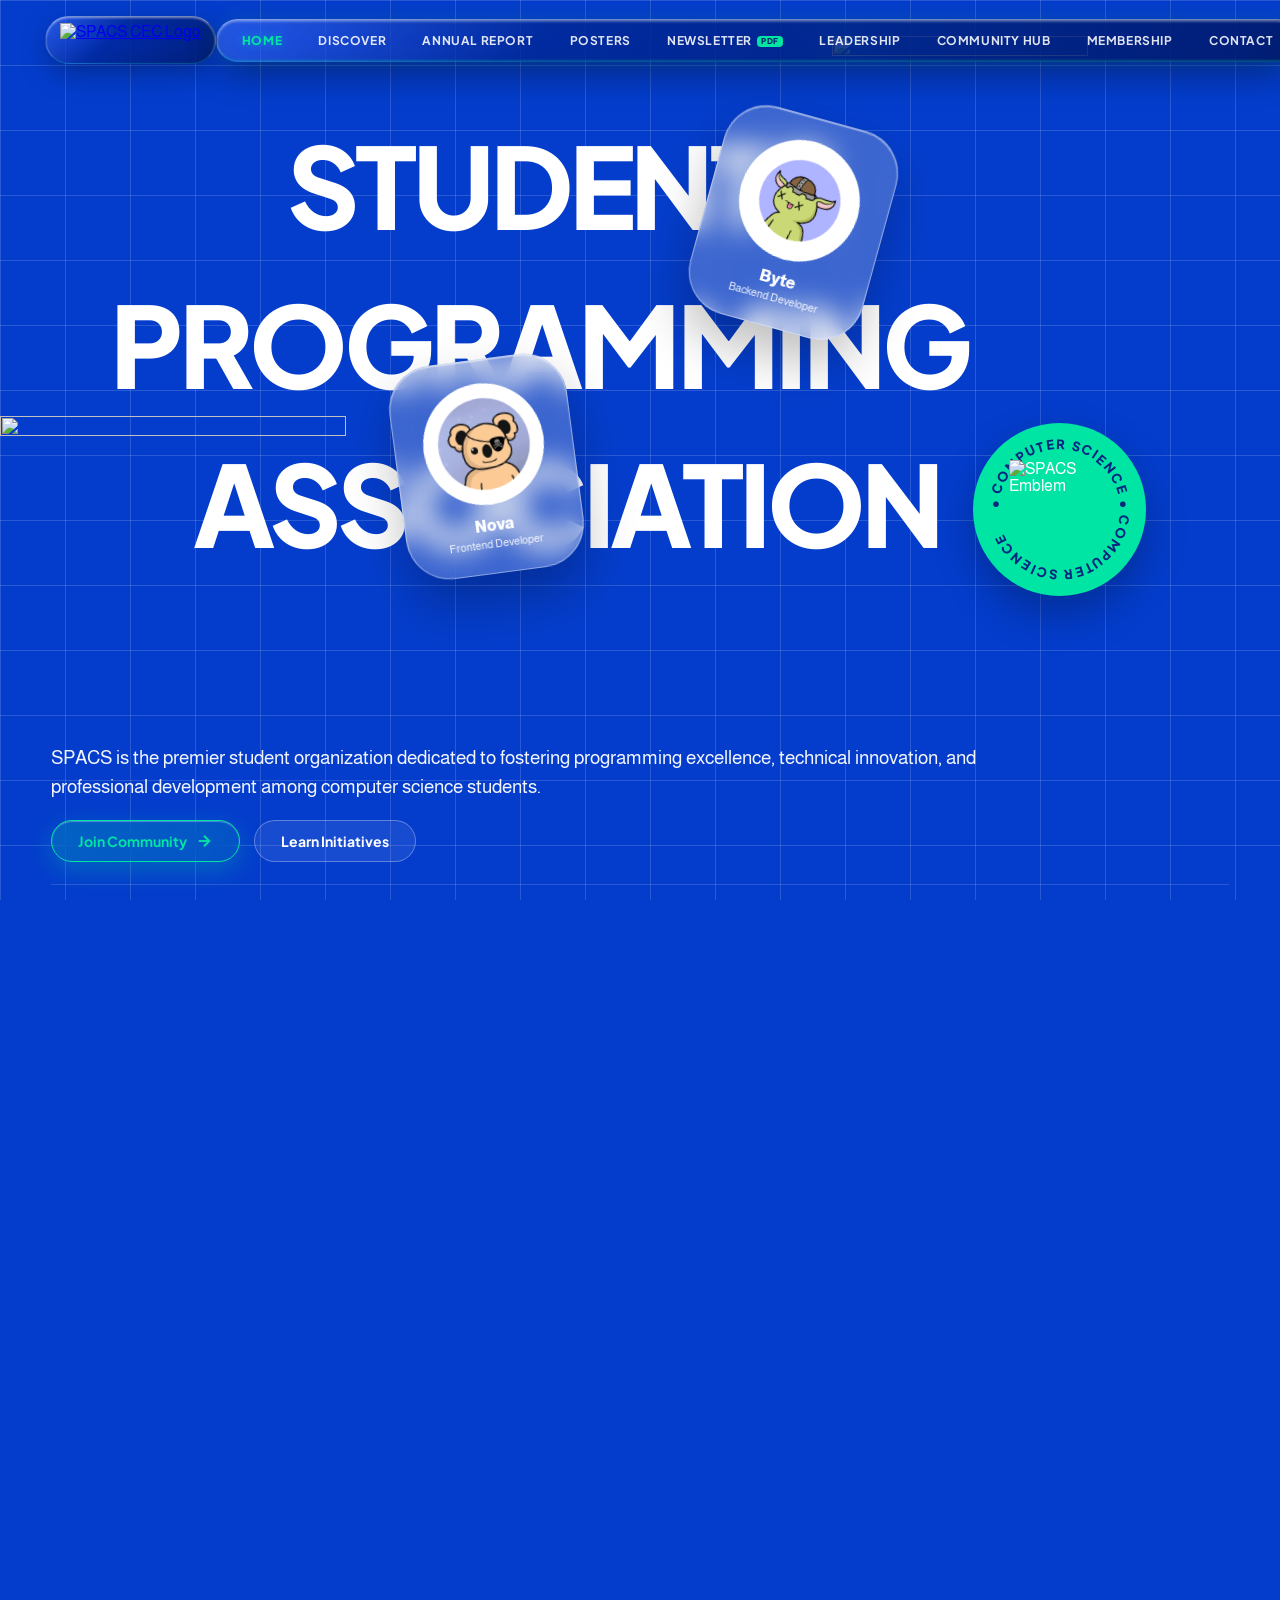
==== commit 94442f43: "Initial commit" ====
--- a/index.html
+++ b/index.html
@@ -168,7 +168,7 @@
       <div class="section-container">
         <!-- Centered Section Header -->
         <div class="section-header">
-          <span class="section-tag">// ABOUT &amp; INITIATIVES</span>
+          <span class="section-tag"> ABOUT &amp; INITIATIVES</span>
           <h2 class="section-title">BUILT BY CODERS, FOR CODERS</h2>
           <p class="section-subtitle">The official student-led programming and technical community of the Department of
             Computer Science &amp; Engineering, College of Engineering Cherthala.</p>
@@ -988,7 +988,7 @@
     <section class="section posters-section" id="posters">
       <div class="section-container">
         <div class="section-header">
-          <span class="section-tag">// ARCHIVES &amp; MEMORIES</span>
+          <span class="section-tag"> ARCHIVES &amp; MEMORIES</span>
           <div class="title-underline"></div>
         </div>
 
@@ -2257,20 +2257,6 @@
             </svg>
             <span>cecherthala.ihrd.ac.in</span>
           </a>
-        </div>
-
-        <div class="footer-col links-col">
-          <h4 class="footer-heading">QUICK LINKS</h4>
-          <ul class="footer-links">
-            <li><a href="#home">Home</a></li>
-            <li><a href="#our-story">Discover</a></li>
-            <li><a href="#annual-report">Annual Tenure Report</a></li>
-            <li><a href="#posters">Event Posters Dump</a></li>
-            <li><a href="newsletter.html">Department Newsletters (PDF)</a></li>
-            <li><a href="#nodal-officer">Nodal Officer</a></li>
-            <li><a href="#excom">Executive Committee</a></li>
-            <li><a href="#register">Membership Registration</a></li>
-          </ul>
         </div>
 
         <div class="footer-col contact-col">
